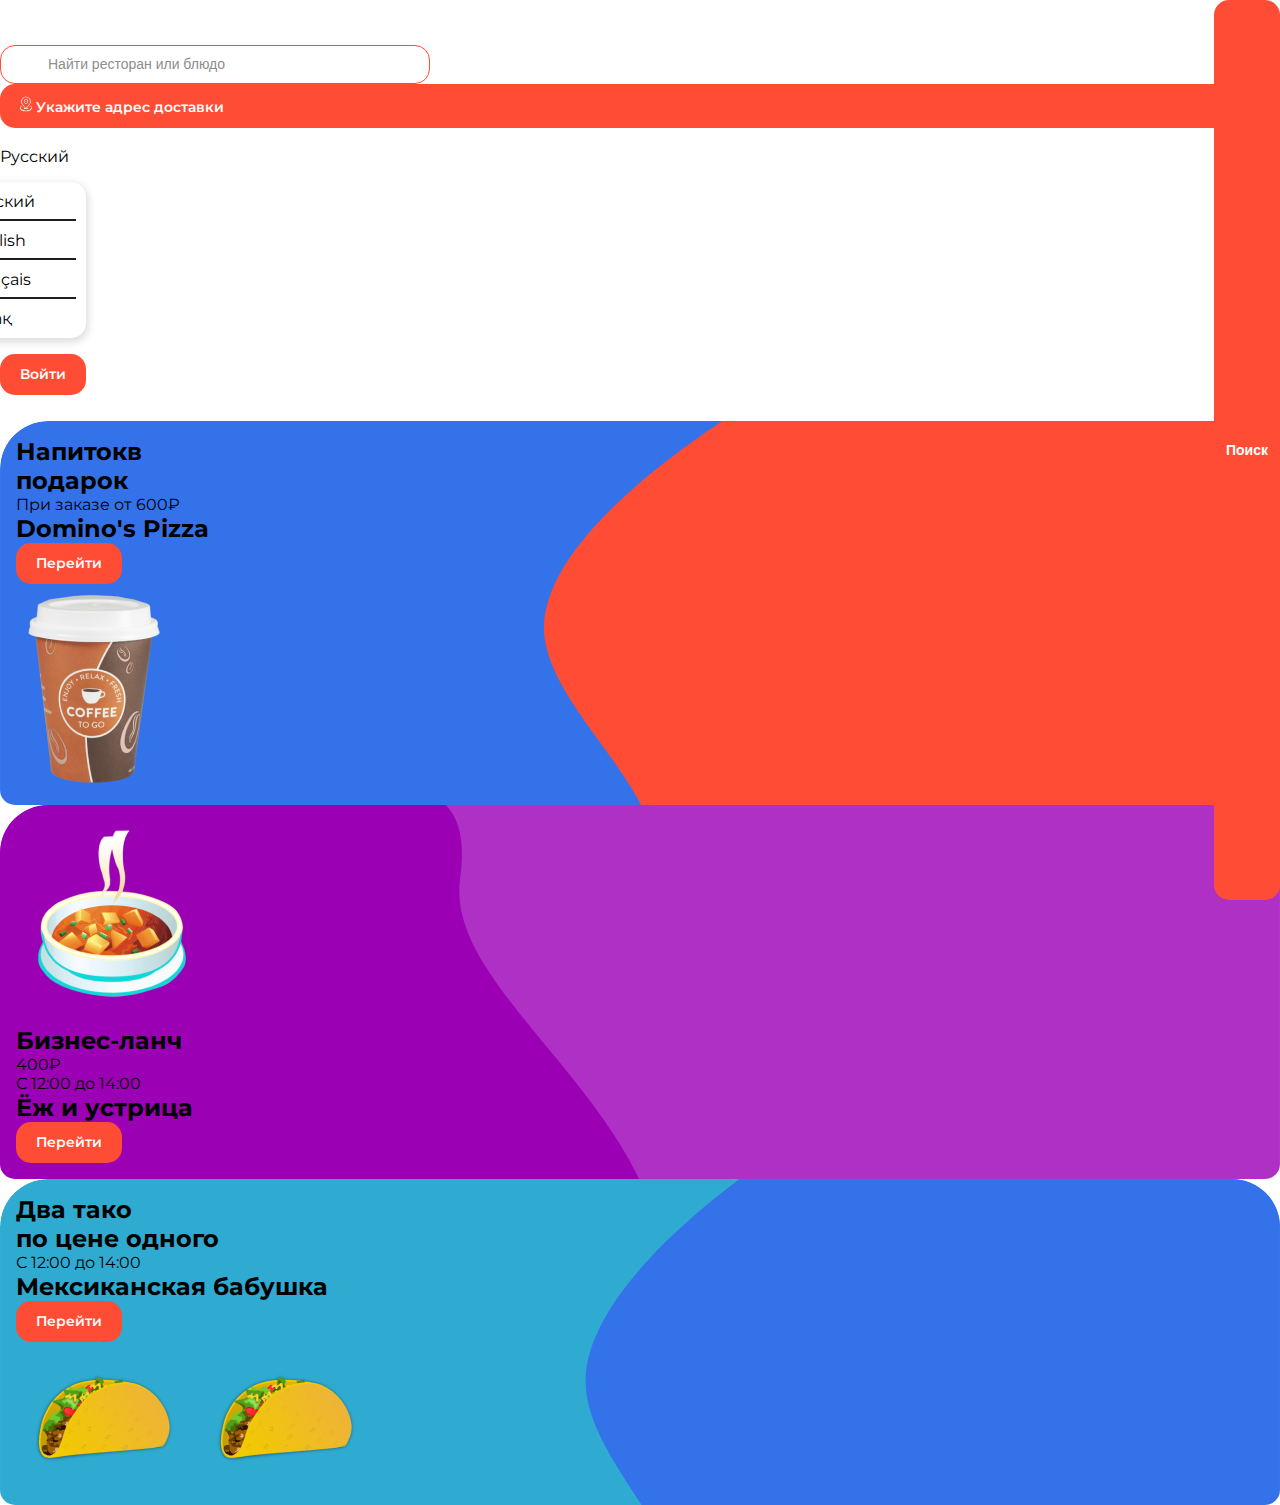
==== index.html @ 45553d3a "first project sectrion finshd" ====
<!DOCTYPE html>
<html lang="en">

<head>
	<link rel="stylesheet" type="text/css" href="css/normalize.css" media="screen">
	<link rel="stylesheet" type="text/css" href="css/grid.css" media="screen">
	<link rel="stylesheet" type="text/css" href="css/swiper-bundle.min.css" media="screen">
	<link rel="stylesheet" type="text/css" href="css/style.css" media="screen">
	<meta name="viewport" content="width=device-width, initial-scale=1.0">
	<meta charset="UTF-8">
	<title>Delivery</title>
</head>

<body>

	<div class="wrapper">

		<!-- header start -->
		<header class="header">
			<div class="container">
				<div class="header-inner df ai-center jc-between">
					<div class="df ai-center jc-between">
						<div class="header-logo mr60">
							<a href="#">
								<img src="images/logo.svg" alt="">
							</a>
						</div>

						<div class="header-search pr">
							<img class="search-icon pa" src="images/seacrch-icon.svg" alt="">
							<input type="text" placeholder="Найти ресторан или блюдо">
							<button class="btn">Поиск</button>
						</div>

						<div class="header-location ml40">
							<div class="btn df ai-center">
								<svg width="12" height="16" viewBox="0 0 12 16" fill="none" xmlns="http://www.w3.org/2000/svg">
									<path
										d="M5.21251 12.0625H4.15751C4.07462 12.0625 3.99514 12.0954 3.93653 12.154C3.87793 12.2126 3.84501 12.2921 3.84501 12.375C3.84501 12.4579 3.87793 12.5374 3.93653 12.596C3.99514 12.6546 4.07462 12.6875 4.15751 12.6875H7.8425C7.92538 12.6875 8.00487 12.6546 8.06348 12.596C8.12208 12.5374 8.155 12.4579 8.155 12.375C8.155 12.2921 8.12208 12.2126 8.06348 12.154C8.00487 12.0954 7.92538 12.0625 7.8425 12.0625H6.78751C8.03751 10.855 10.815 7.905 10.815 5.74C10.815 2.955 8.65501 0.6875 6.00001 0.6875C3.34501 0.6875 1.18501 2.955 1.18501 5.75C1.18501 7.905 3.97001 10.855 5.21251 12.0625ZM6.00001 1.3125C8.31001 1.3125 10.19 3.3125 10.19 5.74C10.19 7.8775 6.87251 11.13 6.00001 11.95C5.12751 11.13 1.81001 7.8775 1.81001 5.75C1.81001 3.3 3.69001 1.3125 6.00001 1.3125Z"
										fill="white" />
									<path
										d="M8.155 5.45999C8.155 5.03377 8.02861 4.61713 7.79182 4.26274C7.55502 3.90835 7.21846 3.63214 6.82469 3.46903C6.43091 3.30593 5.99761 3.26325 5.57958 3.3464C5.16155 3.42955 4.77757 3.6348 4.47619 3.93618C4.1748 4.23756 3.96956 4.62154 3.88641 5.03957C3.80326 5.4576 3.84593 5.8909 4.00904 6.28468C4.17215 6.67845 4.44836 7.01502 4.80275 7.25181C5.15714 7.48861 5.57378 7.61499 6 7.61499C6.57134 7.61433 7.11909 7.38708 7.52309 6.98308C7.92708 6.57908 8.15434 6.03133 8.155 5.45999ZM4.47 5.45999C4.47198 5.15782 4.56339 4.863 4.7327 4.61271C4.90202 4.36242 5.14165 4.16788 5.42139 4.05361C5.70113 3.93934 6.00844 3.91046 6.30457 3.97062C6.6007 4.03078 6.87239 4.17728 7.08536 4.39165C7.29834 4.60602 7.44306 4.87865 7.50129 5.17516C7.55952 5.47168 7.52865 5.7788 7.41256 6.05779C7.29647 6.33677 7.10036 6.57514 6.84898 6.74282C6.59759 6.9105 6.30218 6.99999 6 6.99999C5.79833 6.99967 5.5987 6.95954 5.41257 6.88191C5.22644 6.80428 5.05746 6.69067 4.91532 6.5476C4.77318 6.40453 4.66068 6.23482 4.58426 6.04818C4.50784 5.86155 4.46901 5.66166 4.47 5.45999Z"
										fill="white" />
									<path
										d="M10.66 9.75C10.5934 9.70722 10.5131 9.6913 10.4352 9.70544C10.3574 9.71959 10.2878 9.76275 10.2405 9.82621C10.1932 9.88968 10.1718 9.96871 10.1805 10.0474C10.1892 10.126 10.2275 10.1984 10.2875 10.25C10.74 10.585 11.2875 11.14 11.2875 11.8725C11.2875 13.3975 8.87 14.6875 6.0075 14.6875C3.145 14.6875 0.720004 13.3975 0.720004 11.8725C0.720004 11.14 1.26 10.585 1.72 10.25C1.78004 10.1984 1.81829 10.126 1.82701 10.0474C1.83574 9.96871 1.8143 9.88968 1.76702 9.82621C1.71974 9.76275 1.65014 9.71959 1.57228 9.70544C1.49442 9.6913 1.41408 9.70722 1.3475 9.75C0.532504 10.3525 0.0975037 11.0875 0.0975037 11.875C0.0975037 13.805 2.69 15.315 6.0025 15.315C9.315 15.315 11.9075 13.815 11.9075 11.875C11.905 11.085 11.475 10.35 10.66 9.75Z"
										fill="white" />
								</svg>
								<span class="ml10 fw400 fs14">Укажите адрес доставки</span>
							</div>
						</div>
					</div>

					<div class="df ai-center">
						<div class="header-language mr40 pr">
							<div class="default-lagnuage tac">
								<img src="images/global-icon.svg" alt="">
								<p class="fs14 fw400">Русский</p>
							</div>
							<div class="header-language__box dn pa">
								<ul>
									<li class="fs14 fw400 df ai-center jc-between">
										Русский
										<img src="images/check.svg" alt="">
									</li>
									<li class="fs14 fw400 df ai-center jc-between">English</li>
									<li class="fs14 fw400 df ai-center jc-between">Français</li>
									<li class="fs14 fw400 df ai-center jc-between">қазақ</li>
								</ul>
							</div>
						</div>

						<div class="header-contact">
							<a class="btn" href="#">Войти</a>
						</div>
					</div>
				</div>
			</div>
		</header>
		<!-- header end -->

		<!-- main start -->
		<main class="main">

			<section class="first-products__category">
				<div class="container">
					<div class="row">
						<div class="col-lg-4">
							<div class="first-product__content df ai-center c-white">
								<div class="first-product__box">
									<div class="first-product__info">
										<div>
											<h2 class="fw700 fs20">Напитокв <br> подарок</h2>
											<p class="fw400 fs14 pt5 pb10">При заказе от 600₽</p>
											<h2 class="fw700 fs20">Domino's Pizza</h2>
										</div>
										<div>
											<a class="btn mt10" href="#">Перейти</a>
										</div>
									</div>
								</div>
								<div class="first-product__box ml60">
									<img src="images/first-product-img1.png" alt="">
								</div>
							</div>
						</div>
						<div class="col-lg-4">
							<div class="two-product__content df jc-between ai-center c-white">
								<div class="first-product__box ">
									<img src="images/first-product-img2.png" alt="">
								</div>
								<div class="first-product__box">
									<div class="first-product__info">
										<div>
											<h2 class="fw700 fs20">Бизнес-ланч</h2>
											<div class="df ai-center mb30">
												<p class="fw800 fs24 pt5 pb10 mr10">400₽</p>
												<span class="fw400 fs14">С 12:00 до 14:00</span>
											</div>
											<h2 class="fw700 fs20 mb5">Ёж и устрица</h2>
										</div>
										<div>
											<a class="btn" href="#">Перейти</a>
										</div>
									</div>
								</div>
							</div>
						</div>
						<div class="col-lg-4">
							<div class="three-product__content df ai-center c-white">
								<div class="first-product__box">
									<div class="first-product__info">
										<div>
											<h2 class="fw700 fs20">Два тако <br>по цене одного</h2>
											<p class="fw400 fs14 pt5 pb10">С 12:00 до 14:00</p>
											<h2 class="fw700 fs16">Мексиканская бабушка</h2>
										</div>
										<div>
											<a class="btn" href="#">Перейти</a>
										</div>
									</div>
								</div>
								<div class="first-product__box ml60 pr">
									<img class="three-product__content-img1 pa" src="images/first-product-img3.png" alt="">
									<img class="three-product__content-img2 pa" src="images/first-product-img3.png" alt="">
								</div>
							</div>
						</div>
					</div>
				</div>
			</section>

		</main>
		<!-- main end -->

		<!-- footer start -->
		<footer class="footer">

		</footer>
		<!-- footer end -->

	</div>


	<!-- script section -->
	<script src="js/swiper-bundle.min.js"></script>
	<script src="js/script.js"></script>

</body>

</html>
---- css/style.css ----
/* fontst 'Montserrat' */
@import url('https://fonts.googleapis.com/css2?family=Montserrat:ital,wght@0,100;0,200;0,300;0,400;0,500;0,600;0,700;0,800;0,900;1,100;1,200;1,300;1,400;1,500;1,600;1,700;1,800;1,900&display=swap');

/* fonts */
:root {
	--red: #FF4C34;
	--black: #1E1E1E;
}

body {
	margin: 0;
	padding: 0;
	width: 100%;
	font-family: 'Montserrat', sans-serif;
}

p,
h1,
h2,
h3,
h4,
h5,
h6 {
	margin: 0;
	line-height: 1.2;
}

button:focus,
textarea:focus,
select:focus {
	outline: none !important;
	-webkit-box-shadow: none;
	box-shadow: none;
}

input:focus {
	outline: none !important;
}

a {
	display: inline-block;
	text-decoration: none;
	line-height: 1.2;
}

a,
img,
input,
span,
button,
svg {
	-webkit-transition: .3s all ease;
	-o-transition: .3s all ease;
	transition: .3s all ease;
}

.wrapper {
	overflow: hidden;
}

.btn {
	background: #FF4C34;
	border-radius: 15px;
	padding: 12px 20px;
	border: none;
	color: white;
	font-weight: 600;
	font-size: 14px;
	cursor: pointer;
}

.active {
	display: block !important;
}

/* header start */
.header {
	margin: 26px 0 26px 0;
}

.header .header-search input {
	width: 351px;
	border: 1px solid var(--red);
	border-radius: 15px;
	padding: 11px 30px 11px 47px;
	position: relative;
	z-index: 1;
}

.header .header-search input::placeholder {
	font-weight: 400;
	font-size: 14px;
	line-height: 17px;
	color: #8D8D8D;
}

.header .header-search .search-icon {
	position: absolute;
	top: 50%;
	transform: translateY(-50%);
	left: 16px;
	z-index: 10;
}

.header .header-search .btn {
	position: absolute;
	top: 0;
	bottom: 0;
	right: 0;
	z-index: 10;
	padding: 12px;
	line-height: 17px;
}

.header .header-language {
	cursor: pointer;
}

.header .header-language__box {
	top: 50px;
	left: 50%;
	transform: translateX(-50%);
	right: 0;
	width: 148px;
	background: #FFFFFF;
	box-shadow: 1px 3px 6px 2px rgba(138, 138, 138, 0.25);
	border-radius: 15px;
	padding: 0 12px;
	z-index: 10;
}

.header .header-language__box li {
	position: relative;
	padding: 10px 0;
	cursor: pointer;
}

.header .header-language__box li::before {
	content: "";
	position: absolute;
	bottom: 0;
	left: 0;
	border: 0.25px solid var(--black);
	width: 100%;
	z-index: 10;
}

.header .header-language__box li:last-child::before {
	border: none;
}

/* header end */

/* first product category start */
.first-products__category .first-product__content,
.first-products__category .two-product__content,
.first-products__category .three-product__content {
	background-repeat: no-repeat;
	background-size: 100%;
	border-radius: 15px;
	padding: 16px;
	height: 100%;
}

.first-products__category .first-product__content {
	background-image: url(../images/product-category-bg1.svg);
}

.first-products__category .two-product__content {
	background-image: url(../images/product-category-bg2.svg);
}
.first-products__category .first-product__info h2{
	line-height: 29px;
}
.first-products__category .first-product__info {
	display: flex;
	justify-content: space-between;
	flex-direction: column;
	height: 100%;
}
.first-products__category .three-product__content {
	background-image: url(../images/product-category-bg3.svg);
}
.first-product__box{
	width: 100%;
	height: 100%;
}
.first-product__box .three-product__content-img2{
	z-index: 10;
	top: 62px;
	left: -15px;
}
.first-product__box .three-product__content-img1 {
	z-index: 10;
	top: 0;
	left: 0;
}
/* first product categorystart */
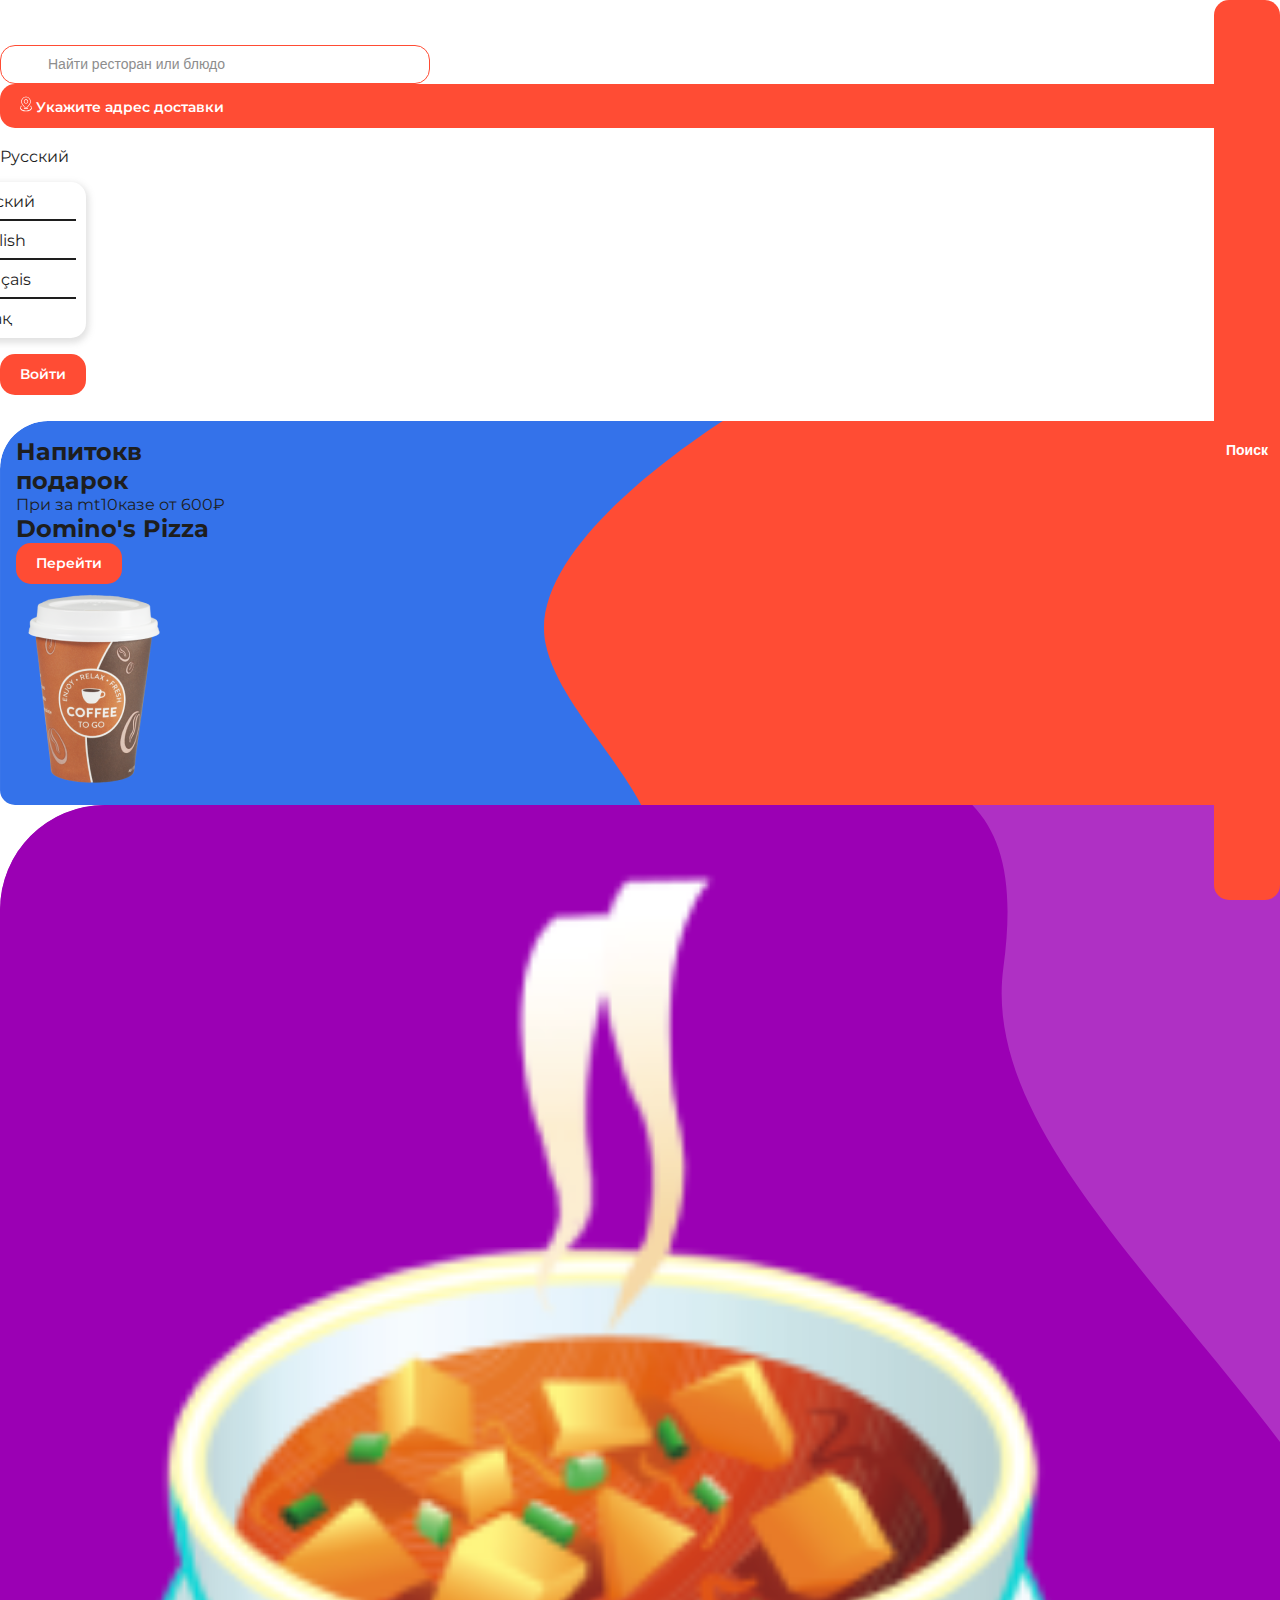
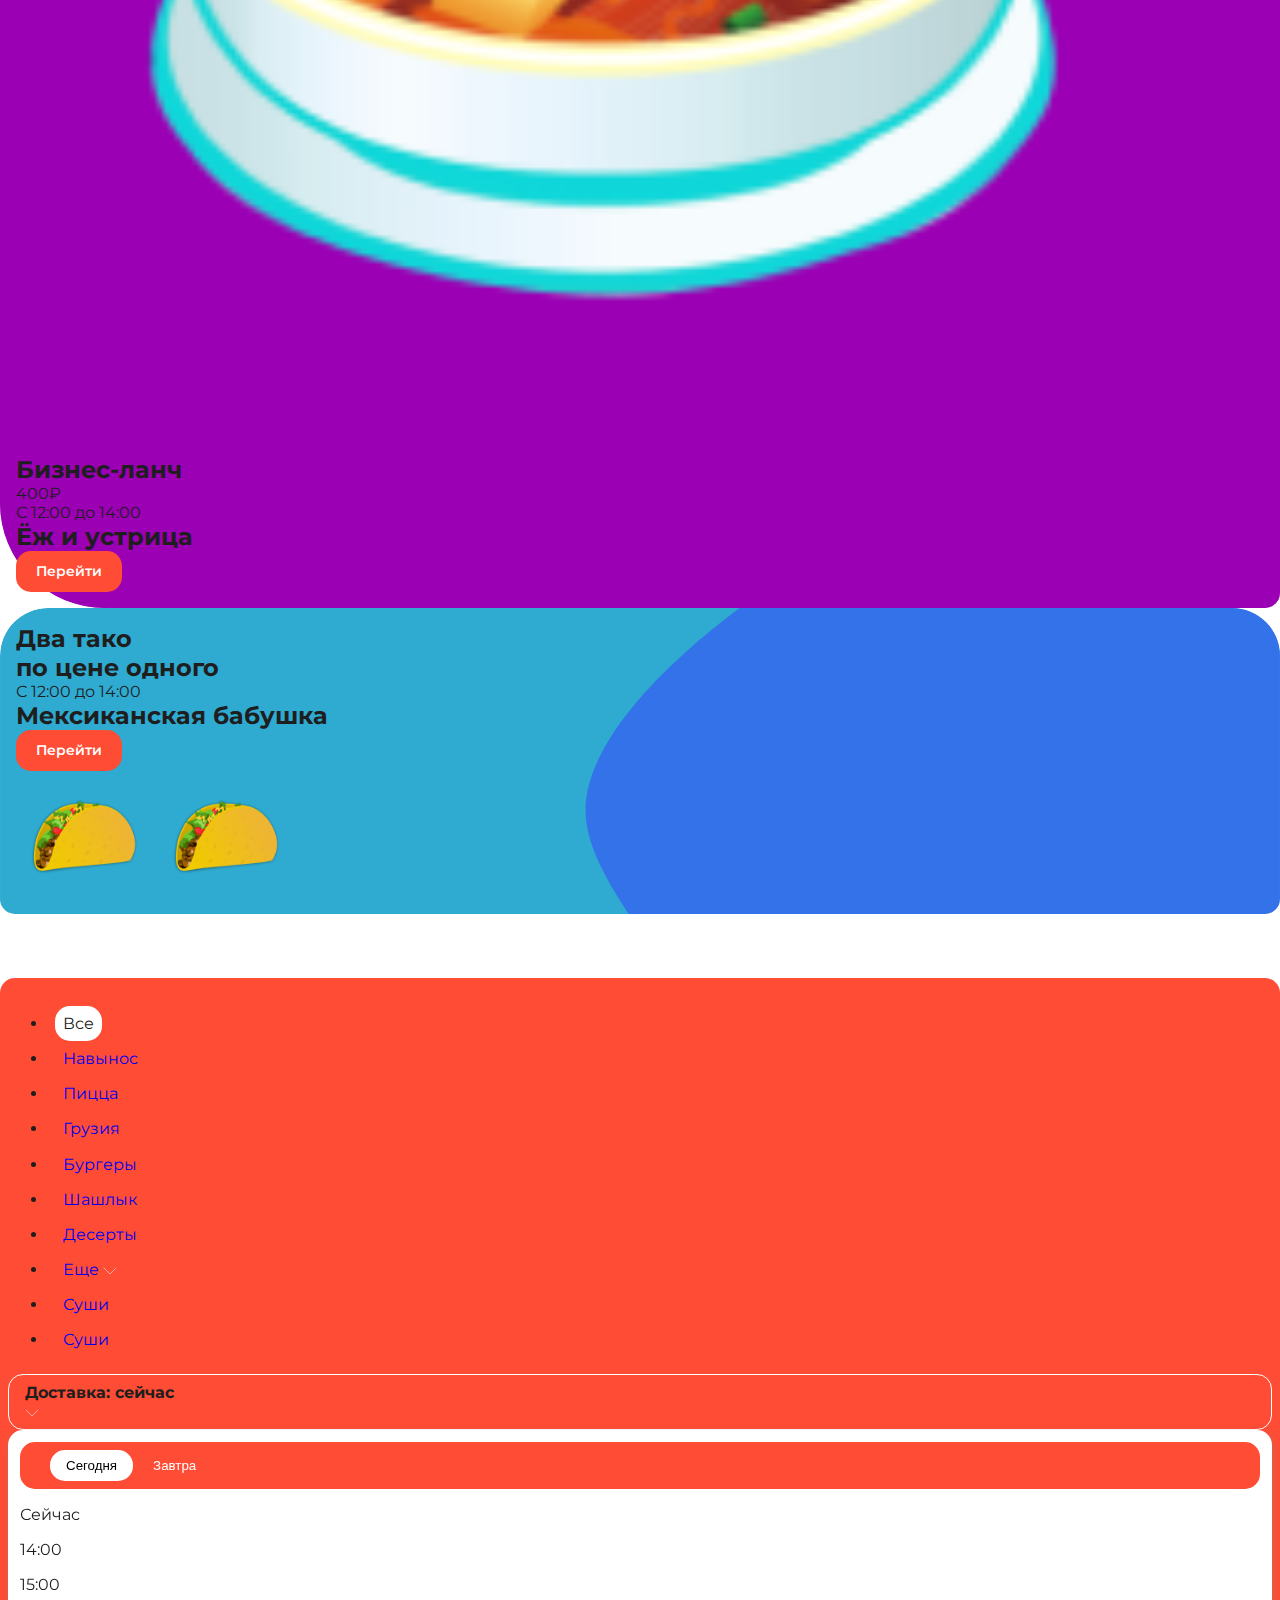
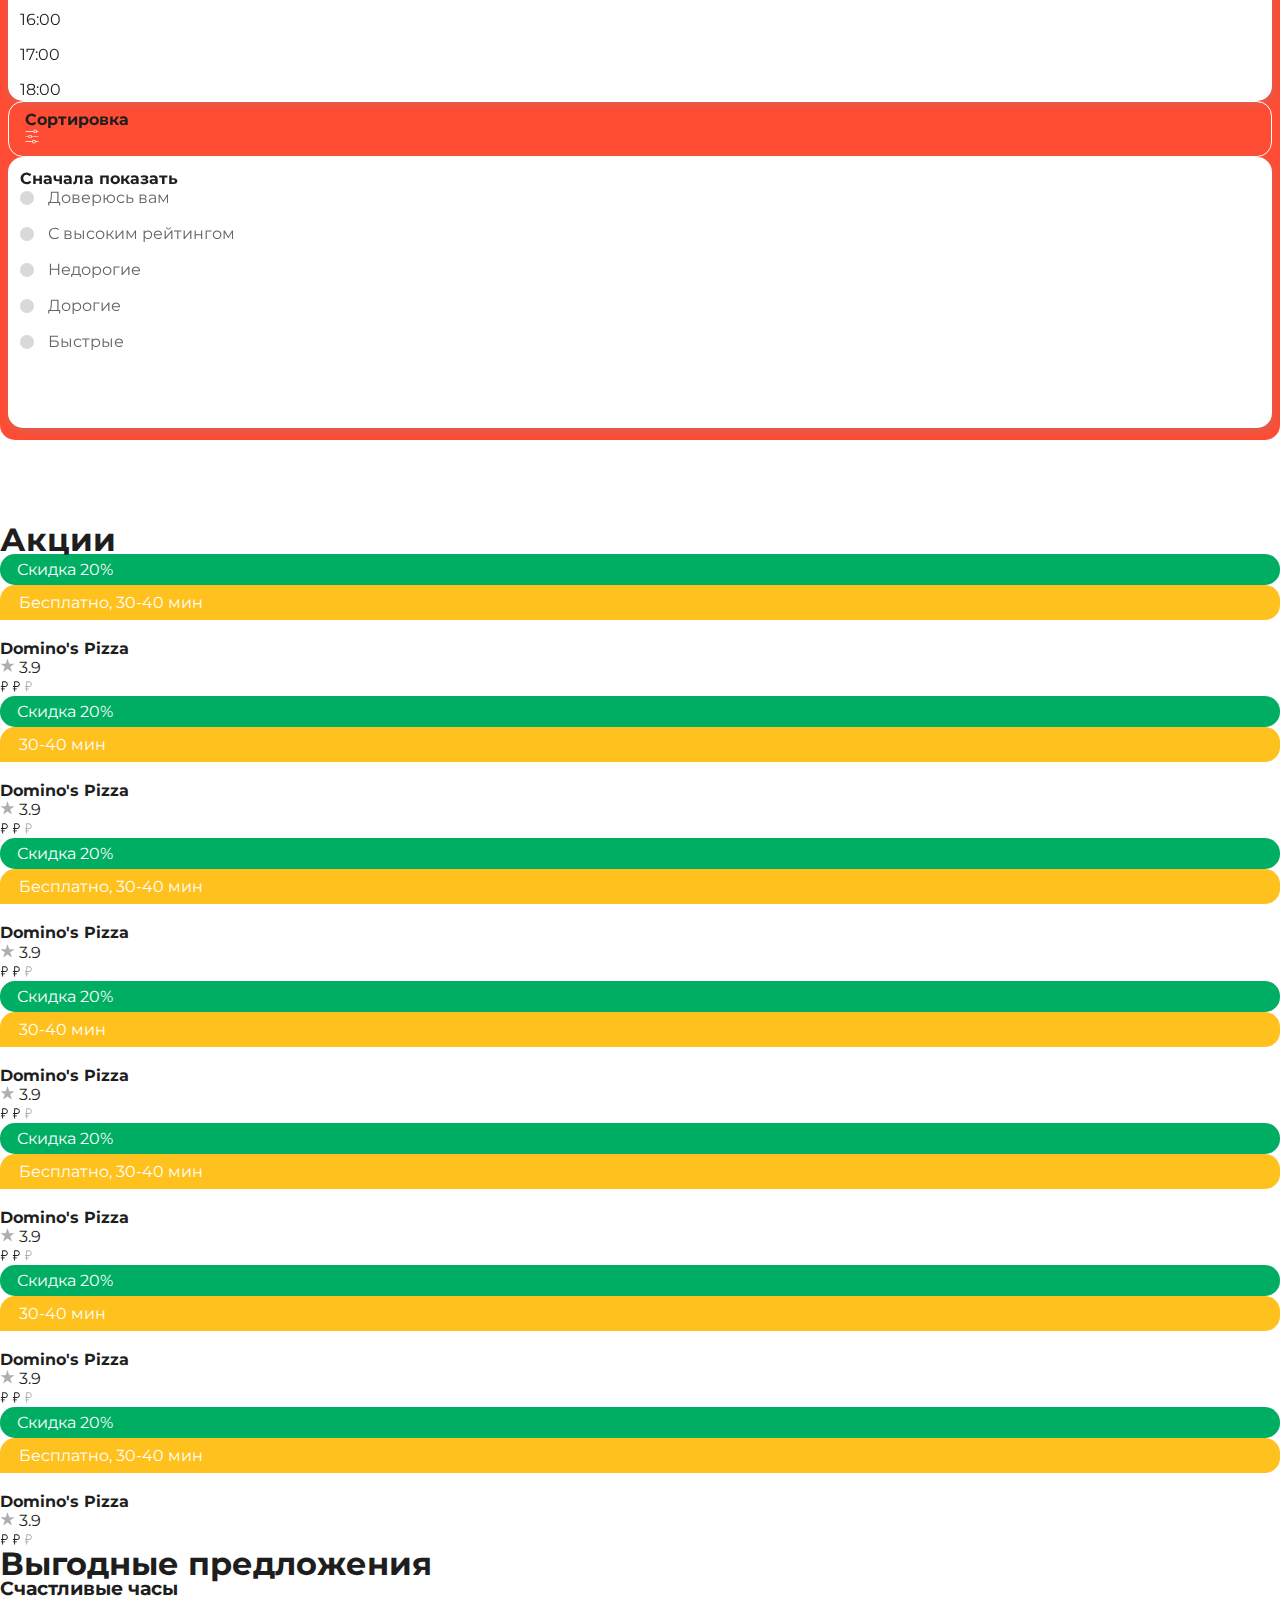
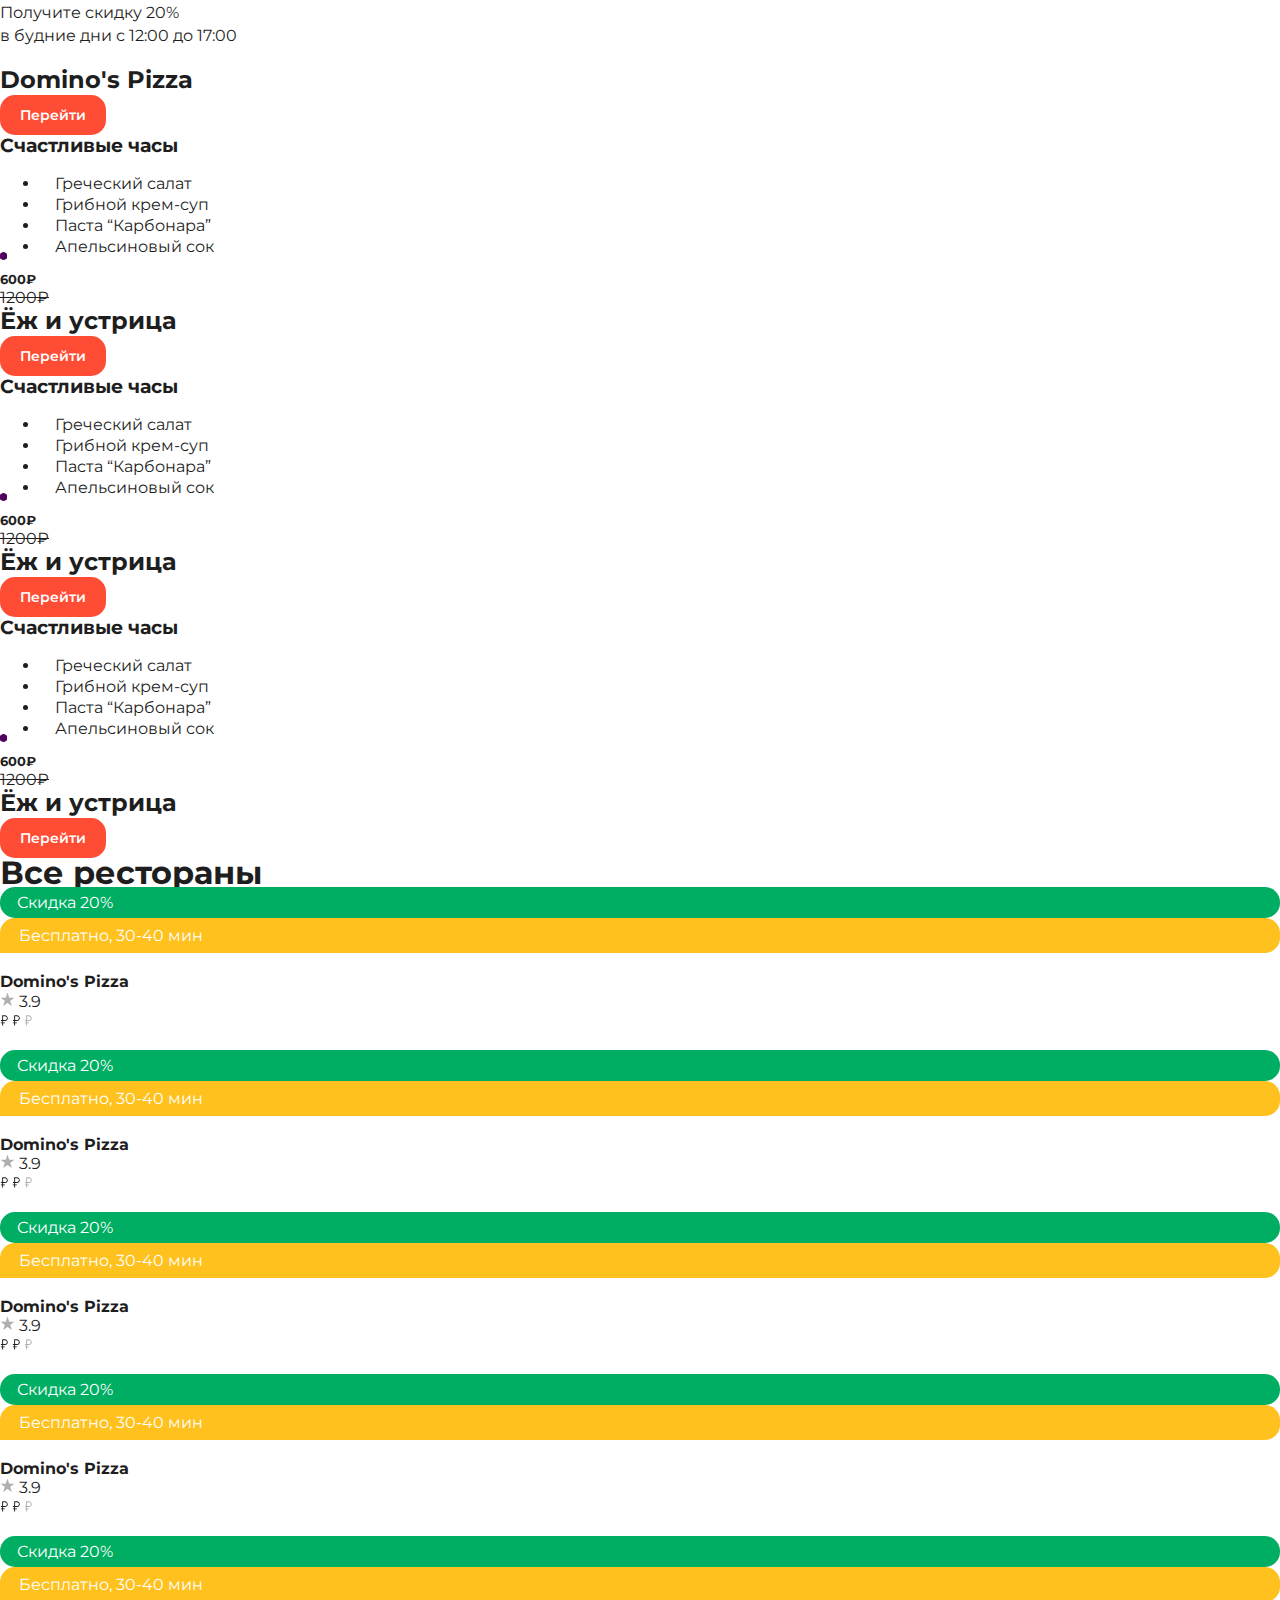
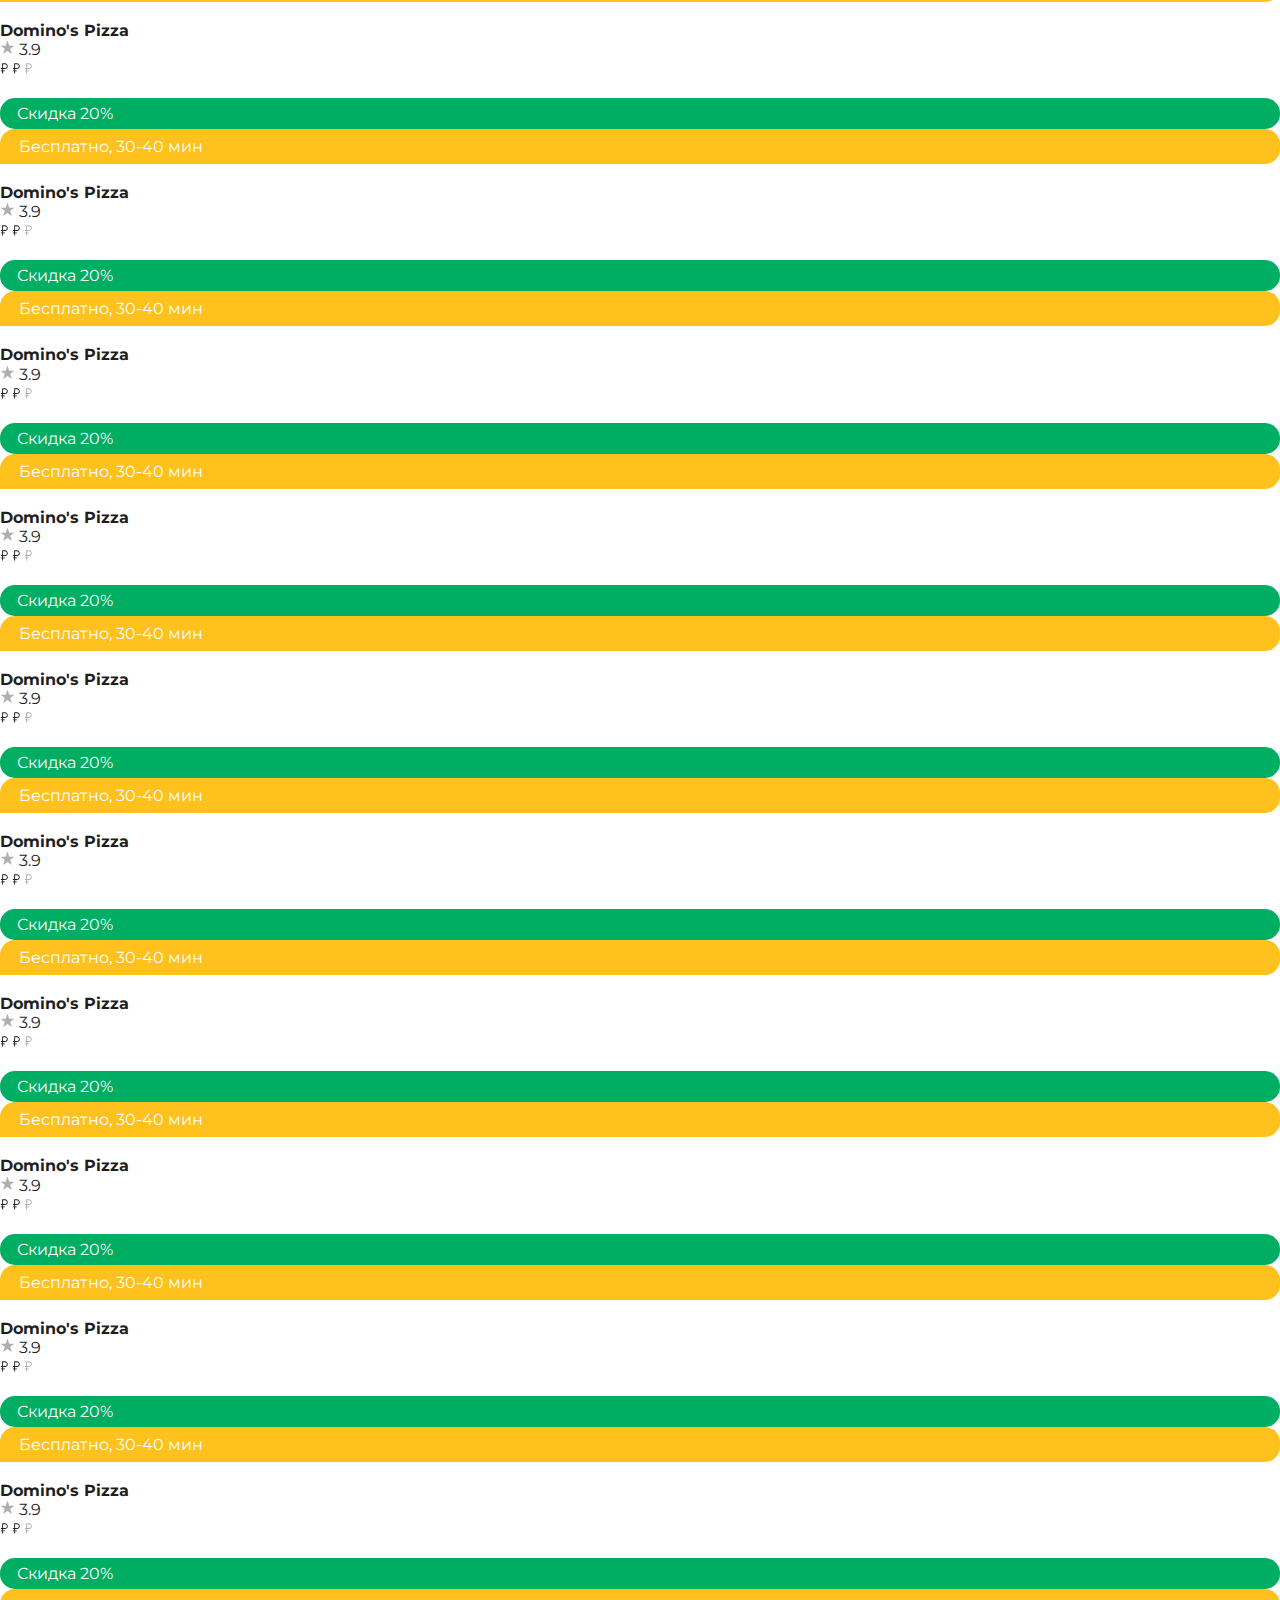
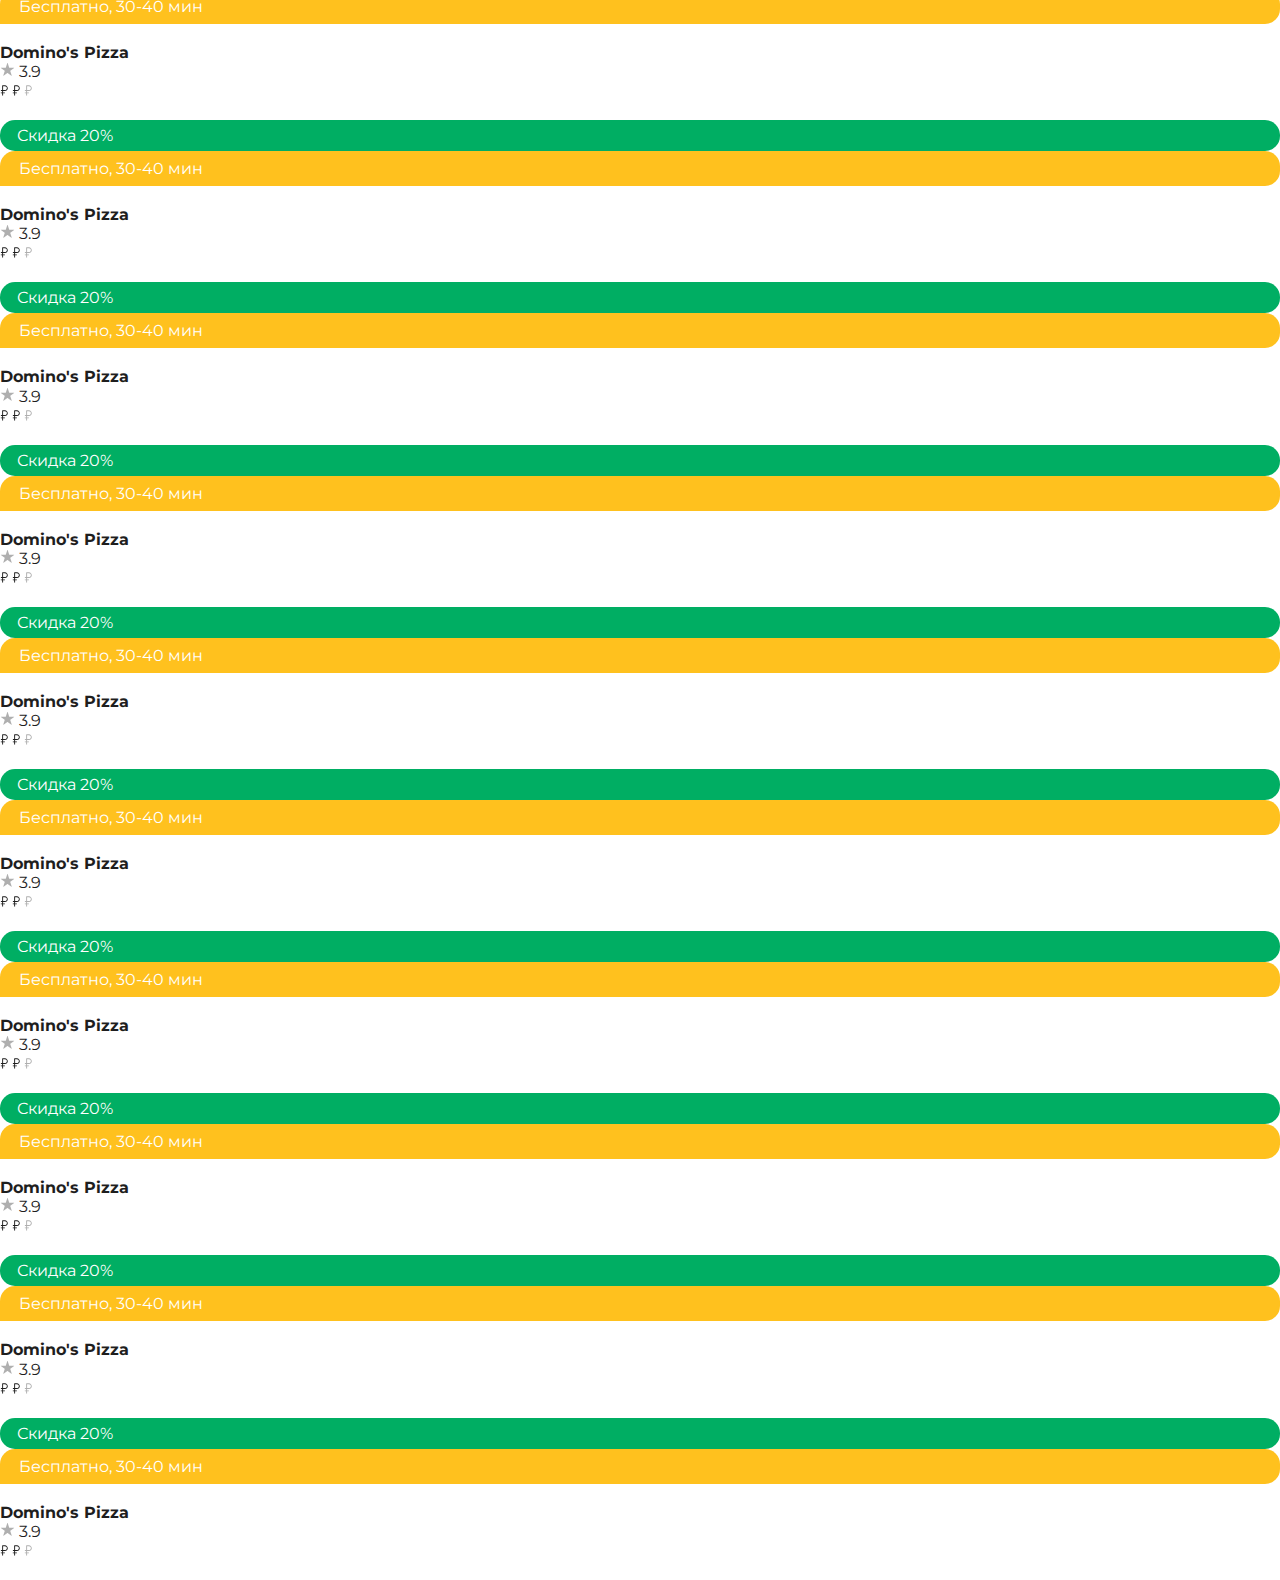
==== commit 9bf4f0f8: "home page finshd" ====
--- a/index.html
+++ b/index.html
@@ -19,7 +19,7 @@
 		<header class="header">
 			<div class="container">
 				<div class="header-inner df ai-center jc-between">
-					<div class="df ai-center jc-between">
+					<div class="header-logo__box df ai-center jc-between">
 						<div class="header-logo mr60">
 							<a href="#">
 								<img src="images/logo.svg" alt="">
@@ -45,7 +45,8 @@
 										d="M10.66 9.75C10.5934 9.70722 10.5131 9.6913 10.4352 9.70544C10.3574 9.71959 10.2878 9.76275 10.2405 9.82621C10.1932 9.88968 10.1718 9.96871 10.1805 10.0474C10.1892 10.126 10.2275 10.1984 10.2875 10.25C10.74 10.585 11.2875 11.14 11.2875 11.8725C11.2875 13.3975 8.87 14.6875 6.0075 14.6875C3.145 14.6875 0.720004 13.3975 0.720004 11.8725C0.720004 11.14 1.26 10.585 1.72 10.25C1.78004 10.1984 1.81829 10.126 1.82701 10.0474C1.83574 9.96871 1.8143 9.88968 1.76702 9.82621C1.71974 9.76275 1.65014 9.71959 1.57228 9.70544C1.49442 9.6913 1.41408 9.70722 1.3475 9.75C0.532504 10.3525 0.0975037 11.0875 0.0975037 11.875C0.0975037 13.805 2.69 15.315 6.0025 15.315C9.315 15.315 11.9075 13.815 11.9075 11.875C11.905 11.085 11.475 10.35 10.66 9.75Z"
 										fill="white" />
 								</svg>
-								<span class="ml10 fw400 fs14">Укажите адрес доставки</span>
+								<span class="ml10 fw400 fs14">Укажите адрес <span
+										class="media-hide__text-location">доставки</span></span>
 							</div>
 						</div>
 					</div>
@@ -53,8 +54,8 @@
 					<div class="df ai-center">
 						<div class="header-language mr40 pr">
 							<div class="default-lagnuage tac">
-								<img src="images/global-icon.svg" alt="">
-								<p class="fs14 fw400">Русский</p>
+								<img class="global-icon" src="images/global-icon.svg" alt="">
+								<p class="fs14 fw400 media-hide__text">Русский</p>
 							</div>
 							<div class="header-language__box dn pa">
 								<ul>
@@ -75,22 +76,45 @@
 					</div>
 				</div>
 			</div>
+
+			<div class="menu">
+				<div class="container">
+					<div class="menu-icons df ai-center jc-between">
+						<a class="menu-icons__icon tac" href="#">
+							<img src="images/home-icon.svg" alt="">
+							<span class="fw600 fs10 db c-white mt10">Главная</span>
+						</a>
+						<a class="menu-icons__icon tac" href="#">
+							<img src="images/restauran-icon.svg" alt="">
+							<span class="fw600 fs10 db c-white mt10">Рестораны</span>
+						</a>
+						<a class="menu-icons__icon tac" href="#">
+							<img src="images/cart-icon.svg" alt="">
+							<span class="fw600 fs10 db c-white mt10">Корзина</span>
+						</a>
+						<a class="menu-icons__icon tac" href="#">
+							<img src="images/user-icon.svg" alt="">
+							<span class="fw600 fs10 db c-white mt10">Профиль</span>
+						</a>
+					</div>
+				</div>
+			</div>
 		</header>
 		<!-- header end -->
 
 		<!-- main start -->
 		<main class="main">
 
-			<section class="first-products__category">
+			<section class="first-products__category mt30">
 				<div class="container">
 					<div class="row">
-						<div class="col-lg-4">
+						<div class="col-lg-4 col-md-4 col-sm-4 col-xs-4">
 							<div class="first-product__content df ai-center c-white">
 								<div class="first-product__box">
 									<div class="first-product__info">
 										<div>
 											<h2 class="fw700 fs20">Напитокв <br> подарок</h2>
-											<p class="fw400 fs14 pt5 pb10">При заказе от 600₽</p>
+											<p class="fw400 fs14 pt5 pb10">При за mt10казе от 600₽</p>
 											<h2 class="fw700 fs20">Domino's Pizza</h2>
 										</div>
 										<div>
@@ -98,17 +122,17 @@
 										</div>
 									</div>
 								</div>
-								<div class="first-product__box ml60">
+								<div class="first-product__box-imgx- ml60">
 									<img src="images/first-product-img1.png" alt="">
 								</div>
 							</div>
 						</div>
-						<div class="col-lg-4">
+						<div class="col-lg-4 col-md-4 col-sm-4 col-xs-4">
 							<div class="two-product__content df jc-between ai-center c-white">
-								<div class="first-product__box ">
+								<div class="first-product__box-img">
 									<img src="images/first-product-img2.png" alt="">
 								</div>
-								<div class="first-product__box">
+								<div class="first-product__box ml30">
 									<div class="first-product__info">
 										<div>
 											<h2 class="fw700 fs20">Бизнес-ланч</h2>
@@ -125,7 +149,7 @@
 								</div>
 							</div>
 						</div>
-						<div class="col-lg-4">
+						<div class="col-lg-4 col-md-4 col-sm-4 col-xs-4">
 							<div class="three-product__content df ai-center c-white">
 								<div class="first-product__box">
 									<div class="first-product__info">
@@ -139,7 +163,7 @@
 										</div>
 									</div>
 								</div>
-								<div class="first-product__box ml60 pr">
+								<div class="first-product__box-img ml60 pr">
 									<img class="three-product__content-img1 pa" src="images/first-product-img3.png" alt="">
 									<img class="three-product__content-img2 pa" src="images/first-product-img3.png" alt="">
 								</div>
@@ -149,6 +173,1653 @@
 				</div>
 			</section>
 
+			<section class="sorting-bar">
+				<div class="container">
+					<div class="sorting-bar__content df ai-center jc-between">
+						<ul class="df">
+							<li>
+								<a class="sorting-bar__link fs14 fw600 c-white sorting-active" href="#">Все</a>
+							</li>
+							<li>
+								<a class="sorting-bar__link fs14 fw600 c-white" href="#">Навынос</a>
+							</li>
+							<li>
+								<a class="sorting-bar__link fs14 media-hide__text3 fw600 c-white" href="#">Пицца</a>
+							</li>
+							<li>
+								<a class="sorting-bar__link fs14 media-hide__text3 fw600 c-white" href="#">Грузия</a>
+							</li>
+							<li>
+								<a class="sorting-bar__link fs14 media-hide__text2 fw600 c-white" href="#">Бургеры</a>
+							</li>
+							<li>
+								<a class="sorting-bar__link fs14 media-hide__text2 fw600 c-white" href="#">Шашлык</a>
+							</li>
+							<li>
+								<a class="sorting-bar__link fs14 media-hide__text1 fw600 c-white" href="#">Десерты</a>
+							</li>
+							<li>
+								<a class="sorting-bar__link fs14 fw600 c-white df ai-center" href="#">
+									Еще
+									<svg class="ml10" width="14" height="8" viewBox="0 0 14 8" fill="none" xmlns="http://www.w3.org/2000/svg">
+										<path d="M1 1L7 7L13 1" stroke="white" stroke-width="0.5" stroke-linecap="round" />
+									</svg>
+								</a>
+
+							</li>
+							<li>
+								<a class="sorting-bar__link fs14 media-hide__text1 fw600 c-white" href="#">Суши</a>
+							</li>
+							<li>
+								<a class="sorting-bar__link fs14 media-hide__text1 fw600 c-white" href="#">Суши</a>
+							</li>
+						</ul>
+						<div class="df jc-between">
+							<div class="pr">
+								<div class="select-box df ai-center">
+									<h4 class="mr5 fs14 fw500 c-white">Доставка: <span class="select-tme media-hide__time">сейчас</span></h4>
+									<svg width="14" height="8" viewBox="0 0 14 8" fill="none" xmlns="http://www.w3.org/2000/svg">
+										<path d="M1 1L7 7L13 1" stroke="white" stroke-width="0.5" stroke-linecap="round" />
+									</svg>
+								</div>
+								<div class="select-box__items pa dn">
+									<div class="select-box__items-header btn df">
+										<button class="select-box__btn active-btn">Сегодня</button>
+										<button class="select-box__btn ml15">Завтра</button>
+									</div>
+									<div class="select-box__items-info mt15">
+										<div class="select-box__list df ai-center jc-between">
+											<span class="fs14 fw400">Сейчас</span>
+											<img src="images/check.svg" alt="">
+										</div>
+										<div class="select-box__list df ai-center jc-between">
+											<span class="fs14 fw400">14:00</span>
+										</div>
+										<div class="select-box__list df ai-center jc-between">
+											<span class="fs14 fw400">15:00</span>
+										</div>
+										<div class="select-box__list df ai-center jc-between">
+											<span class="fs14 fw400">16:00</span>
+										</div>
+										<div class="select-box__list df ai-center jc-between">
+											<span class="fs14 fw400">17:00</span>
+										</div>
+										<div class="select-box__list df ai-center jc-between">
+											<span class="fs14 fw400">18:00</span>
+										</div>
+										<div class="select-box__list df ai-center jc-between">
+											<span class="fs14 fw400">19:00</span>
+										</div>
+										<div class="select-box__list df ai-center jc-between">
+											<span class="fs14 fw400">20:00</span>
+										</div>
+									</div>
+								</div>
+							</div>
+							<div class="pr">
+								<div class="setting-box df ai-center ml10">
+									<h4 class="mr5 fs14 fw500 c-white media-hide__text-setting">Сортировка</h4>
+									<svg width="14" height="15" viewBox="0 0 14 15" fill="none" xmlns="http://www.w3.org/2000/svg">
+										<path
+											d="M0.625603 2.7H8.6V3.02C8.6 3.27461 8.70115 3.51879 8.88118 3.69882C9.06122 3.87886 9.3054 3.98 9.56 3.98H10.84C11.0946 3.98 11.3388 3.87886 11.5188 3.69882C11.6989 3.51879 11.8 3.27461 11.8 3.02V2.7H13.2912C13.3761 2.7 13.4575 2.66628 13.5175 2.60627C13.5775 2.54626 13.6112 2.46487 13.6112 2.38C13.6112 2.29513 13.5775 2.21374 13.5175 2.15372C13.4575 2.09371 13.3761 2.06 13.2912 2.06H11.8V1.74C11.8 1.48539 11.6989 1.24121 11.5188 1.06118C11.3388 0.881141 11.0946 0.779999 10.84 0.779999H9.56C9.3054 0.779999 9.06122 0.881141 8.88118 1.06118C8.70115 1.24121 8.6 1.48539 8.6 1.74V2.06H0.625603C0.540734 2.06 0.459341 2.09371 0.399329 2.15372C0.339317 2.21374 0.305603 2.29513 0.305603 2.38C0.305603 2.46487 0.339317 2.54626 0.399329 2.60627C0.459341 2.66628 0.540734 2.7 0.625603 2.7ZM9.24 1.74C9.24 1.65513 9.27372 1.57374 9.33373 1.51372C9.39374 1.45371 9.47513 1.42 9.56 1.42H10.84C10.9249 1.42 11.0063 1.45371 11.0663 1.51372C11.1263 1.57374 11.16 1.65513 11.16 1.74V3.02C11.16 3.10487 11.1263 3.18626 11.0663 3.24627C11.0063 3.30628 10.9249 3.34 10.84 3.34H9.56C9.47513 3.34 9.39374 3.30628 9.33373 3.24627C9.27372 3.18626 9.24 3.10487 9.24 3.02V1.74ZM13.336 12.3H10.52V11.98C10.52 11.7254 10.4189 11.4812 10.2388 11.3012C10.0588 11.1211 9.81461 11.02 9.56 11.02H8.28C8.02539 11.02 7.78122 11.1211 7.60118 11.3012C7.42115 11.4812 7.32 11.7254 7.32 11.98V12.3H0.632003C0.547134 12.3 0.465741 12.3337 0.405729 12.3937C0.345717 12.4537 0.312003 12.5351 0.312003 12.62C0.312003 12.7049 0.345717 12.7863 0.405729 12.8463C0.465741 12.9063 0.547134 12.94 0.632003 12.94H7.32V13.26C7.32 13.5146 7.42115 13.7588 7.60118 13.9388C7.78122 14.1189 8.02539 14.22 8.28 14.22H9.56C9.81461 14.22 10.0588 14.1189 10.2388 13.9388C10.4189 13.7588 10.52 13.5146 10.52 13.26V12.94H13.336C13.4209 12.94 13.5023 12.9063 13.5623 12.8463C13.6223 12.7863 13.656 12.7049 13.656 12.62C13.656 12.5351 13.6223 12.4537 13.5623 12.3937C13.5023 12.3337 13.4209 12.3 13.336 12.3ZM9.88 13.26C9.88 13.3449 9.84629 13.4263 9.78628 13.4863C9.72627 13.5463 9.64487 13.58 9.56 13.58H8.28C8.19513 13.58 8.11374 13.5463 8.05373 13.4863C7.99372 13.4263 7.96 13.3449 7.96 13.26V11.98C7.96 11.8951 7.99372 11.8137 8.05373 11.7537C8.11374 11.6937 8.19513 11.66 8.28 11.66H9.56C9.64487 11.66 9.72627 11.6937 9.78628 11.7537C9.84629 11.8137 9.88 11.8951 9.88 11.98V13.26ZM4.44 9.1H5.72C5.97461 9.1 6.21879 8.99886 6.39883 8.81882C6.57886 8.63879 6.68 8.39461 6.68 8.14V7.82H13.368C13.4529 7.82 13.5343 7.78628 13.5943 7.72627C13.6543 7.66626 13.688 7.58487 13.688 7.5C13.688 7.41513 13.6543 7.33374 13.5943 7.27372C13.5343 7.21371 13.4529 7.18 13.368 7.18H6.68V6.86C6.68 6.60539 6.57886 6.36121 6.39883 6.18118C6.21879 6.00114 5.97461 5.9 5.72 5.9H4.44C4.1854 5.9 3.94122 6.00114 3.76118 6.18118C3.58115 6.36121 3.48 6.60539 3.48 6.86V7.18H0.664003C0.579134 7.18 0.497741 7.21371 0.437729 7.27372C0.377717 7.33374 0.344003 7.41513 0.344003 7.5C0.344003 7.58487 0.377717 7.66626 0.437729 7.72627C0.497741 7.78628 0.579134 7.82 0.664003 7.82H3.48V8.14C3.48 8.39461 3.58115 8.63879 3.76118 8.81882C3.94122 8.99886 4.1854 9.1 4.44 9.1ZM4.12 6.86C4.12 6.77513 4.15372 6.69374 4.21373 6.63372C4.27374 6.57371 4.35513 6.54 4.44 6.54H5.72C5.80487 6.54 5.88627 6.57371 5.94628 6.63372C6.00629 6.69374 6.04 6.77513 6.04 6.86V8.14C6.04 8.22487 6.00629 8.30626 5.94628 8.36627C5.88627 8.42628 5.80487 8.46 5.72 8.46H4.44C4.35513 8.46 4.27374 8.42628 4.21373 8.36627C4.15372 8.30626 4.12 8.22487 4.12 8.14V6.86Z"
+											fill="white" />
+									</svg>
+								</div>
+								<div class="setting-box__items pa tal dn">
+									<h4 class="fs14 fw600">Сначала показать</h4>
+
+									<div class="setting-box__item df ai-center mt15">
+										<input type="radio" name="radio" id="one">
+										<label class="ml10 fs14 fw400" for="one">Доверюсь вам</label>
+									</div>
+									<div class="setting-box__item df ai-center">
+										<input type="radio" name="radio" id="two">
+										<label class="ml10 fs14 fw400" for="two">С высоким рейтингом</label>
+									</div>
+									<div class="setting-box__item df ai-center">
+										<input type="radio" name="radio" id="three">
+										<label class="ml10 fs14 fw400" for="three">Недорогие</label>
+									</div>
+									<div class="setting-box__item df ai-center">
+										<input type="radio" name="radio" id="four">
+										<label class="ml10 fs14 fw400" for="four">Дорогие</label>
+									</div>
+									<div class="setting-box__item df ai-center">
+										<input type="radio" name="radio" id="five">
+										<label class="ml10 fs14 fw400" for="five">Быстрые</label>
+									</div>
+								</div>
+							</div>
+						</div>
+					</div>
+				</div>
+			</section>
+
+			<section class="product-slider">
+				<div class="container">
+					<div class="row">
+						<div class="col-lg-12">
+							<div class="title">
+								<h1 class="title-text fs24 fw600">Акции</h1>
+							</div>
+						</div>
+					</div>
+
+					<div class="swiper mySwiper mt25">
+						<div class="swiper-wrapper">
+							<div class="swiper-slide">
+								<div class="product-slider__box">
+									<div class="discount-box pa df ai-center">
+										<img src="images/discount-icon.svg" alt="">
+										<span class="fw600 fs10">Скидка 20%</span>
+									</div>
+									<div class="fast-delivery__box df ai-center pa">
+										<img src="images/car-icon.svg" alt="">
+										<span class="fw600 fs10">Бесплатно, 30-40 мин</span>
+									</div>
+									<div class="product-slider__box-img pr">
+										<img src="images/slider-product-img1.png" alt="">
+									</div>
+									<div class="product-slider__box-content mt10">
+										<h4 class="fs600 fs16">Domino's Pizza</h4>
+										<div class="product-slider__box-icons mt5 df ai-center df ai-center">
+											<div class="product-slider__icon-box df ai-center df ai-center">
+												<svg width="15" height="15" viewBox="0 0 15 14" fill="none" xmlns="http://www.w3.org/2000/svg">
+													<path
+														d="M7.30979 0.585411C7.36966 0.401148 7.63034 0.401148 7.69021 0.58541L9.13895 5.04418C9.16573 5.12658 9.24252 5.18237 9.32916 5.18237H14.0174C14.2111 5.18237 14.2917 5.4303 14.1349 5.54418L10.3421 8.29984C10.272 8.35077 10.2427 8.44105 10.2694 8.52345L11.7182 12.9822C11.778 13.1665 11.5672 13.3197 11.4104 13.2058L7.61756 10.4502C7.54746 10.3992 7.45254 10.3992 7.38244 10.4502L3.58959 13.2058C3.43285 13.3197 3.22195 13.1665 3.28182 12.9822L4.73056 8.52345C4.75734 8.44105 4.72801 8.35077 4.65791 8.29984L0.865056 5.54418C0.708313 5.4303 0.788868 5.18237 0.982613 5.18237H5.67084C5.75748 5.18237 5.83427 5.12658 5.86105 5.04418L7.30979 0.585411Z"
+														fill="#AFAFAF" />
+												</svg>
+												<span class="fw400 fs12 ml5">3.9</span>
+											</div>
+											<div class="product-slider__icon-box product-slider__icon-price df ai-center ml10">
+												<svg width="8" height="11" viewBox="0 0 8 11" fill="none" xmlns="http://www.w3.org/2000/svg">
+													<path
+														d="M4.96875 0.34375H2.625C2.50068 0.34375 2.38145 0.393136 2.29354 0.481044C2.20564 0.568951 2.15625 0.68818 2.15625 0.8125V5.03125H1.21875C1.09443 5.03125 0.975201 5.08064 0.887294 5.16854C0.799386 5.25645 0.75 5.37568 0.75 5.5C0.75 5.62432 0.799386 5.74355 0.887294 5.83146C0.975201 5.91936 1.09443 5.96875 1.21875 5.96875H2.15625V7.375H1.21875C1.09443 7.375 0.975201 7.42439 0.887294 7.51229C0.799386 7.6002 0.75 7.71943 0.75 7.84375C0.75 7.96807 0.799386 8.0873 0.887294 8.17521C0.975201 8.26311 1.09443 8.3125 1.21875 8.3125H2.15625V10.1875C2.15625 10.3118 2.20564 10.431 2.29354 10.519C2.38145 10.6069 2.50068 10.6562 2.625 10.6562C2.74932 10.6562 2.86855 10.6069 2.95646 10.519C3.04436 10.431 3.09375 10.3118 3.09375 10.1875V8.3125H4.5C4.62432 8.3125 4.74355 8.26311 4.83146 8.17521C4.91936 8.0873 4.96875 7.96807 4.96875 7.84375C4.96875 7.71943 4.91936 7.6002 4.83146 7.51229C4.74355 7.42439 4.62432 7.375 4.5 7.375H3.09375V5.96875H4.96875C5.71467 5.96875 6.43004 5.67243 6.95749 5.14499C7.48493 4.61754 7.78125 3.90217 7.78125 3.15625C7.78125 2.41033 7.48493 1.69496 6.95749 1.16751C6.43004 0.640066 5.71467 0.34375 4.96875 0.34375ZM4.96875 5.03125H3.09375V1.28125H4.96875C5.46603 1.28125 5.94294 1.47879 6.29457 1.83042C6.64621 2.18206 6.84375 2.65897 6.84375 3.15625C6.84375 3.65353 6.64621 4.13044 6.29457 4.48208C5.94294 4.83371 5.46603 5.03125 4.96875 5.03125Z"
+														fill="#1E1E1E" />
+												</svg>
+												<svg width="8" height="11" viewBox="0 0 8 11" fill="none" xmlns="http://www.w3.org/2000/svg">
+													<path
+														d="M4.96875 0.34375H2.625C2.50068 0.34375 2.38145 0.393136 2.29354 0.481044C2.20564 0.568951 2.15625 0.68818 2.15625 0.8125V5.03125H1.21875C1.09443 5.03125 0.975201 5.08064 0.887294 5.16854C0.799386 5.25645 0.75 5.37568 0.75 5.5C0.75 5.62432 0.799386 5.74355 0.887294 5.83146C0.975201 5.91936 1.09443 5.96875 1.21875 5.96875H2.15625V7.375H1.21875C1.09443 7.375 0.975201 7.42439 0.887294 7.51229C0.799386 7.6002 0.75 7.71943 0.75 7.84375C0.75 7.96807 0.799386 8.0873 0.887294 8.17521C0.975201 8.26311 1.09443 8.3125 1.21875 8.3125H2.15625V10.1875C2.15625 10.3118 2.20564 10.431 2.29354 10.519C2.38145 10.6069 2.50068 10.6562 2.625 10.6562C2.74932 10.6562 2.86855 10.6069 2.95646 10.519C3.04436 10.431 3.09375 10.3118 3.09375 10.1875V8.3125H4.5C4.62432 8.3125 4.74355 8.26311 4.83146 8.17521C4.91936 8.0873 4.96875 7.96807 4.96875 7.84375C4.96875 7.71943 4.91936 7.6002 4.83146 7.51229C4.74355 7.42439 4.62432 7.375 4.5 7.375H3.09375V5.96875H4.96875C5.71467 5.96875 6.43004 5.67243 6.95749 5.14499C7.48493 4.61754 7.78125 3.90217 7.78125 3.15625C7.78125 2.41033 7.48493 1.69496 6.95749 1.16751C6.43004 0.640066 5.71467 0.34375 4.96875 0.34375ZM4.96875 5.03125H3.09375V1.28125H4.96875C5.46603 1.28125 5.94294 1.47879 6.29457 1.83042C6.64621 2.18206 6.84375 2.65897 6.84375 3.15625C6.84375 3.65353 6.64621 4.13044 6.29457 4.48208C5.94294 4.83371 5.46603 5.03125 4.96875 5.03125Z"
+														fill="#1E1E1E" />
+												</svg>
+												<svg width="8" height="11" viewBox="0 0 8 11" fill="none" xmlns="http://www.w3.org/2000/svg">
+													<path
+														d="M4.96875 0.34375H2.625C2.50068 0.34375 2.38145 0.393136 2.29354 0.481044C2.20564 0.568951 2.15625 0.68818 2.15625 0.8125V5.03125H1.21875C1.09443 5.03125 0.975201 5.08064 0.887294 5.16854C0.799386 5.25645 0.75 5.37568 0.75 5.5C0.75 5.62432 0.799386 5.74355 0.887294 5.83146C0.975201 5.91936 1.09443 5.96875 1.21875 5.96875H2.15625V7.375H1.21875C1.09443 7.375 0.975201 7.42439 0.887294 7.51229C0.799386 7.6002 0.75 7.71943 0.75 7.84375C0.75 7.96807 0.799386 8.0873 0.887294 8.17521C0.975201 8.26311 1.09443 8.3125 1.21875 8.3125H2.15625V10.1875C2.15625 10.3118 2.20564 10.431 2.29354 10.519C2.38145 10.6069 2.50068 10.6562 2.625 10.6562C2.74932 10.6562 2.86855 10.6069 2.95646 10.519C3.04436 10.431 3.09375 10.3118 3.09375 10.1875V8.3125H4.5C4.62432 8.3125 4.74355 8.26311 4.83146 8.17521C4.91936 8.0873 4.96875 7.96807 4.96875 7.84375C4.96875 7.71943 4.91936 7.6002 4.83146 7.51229C4.74355 7.42439 4.62432 7.375 4.5 7.375H3.09375V5.96875H4.96875C5.71467 5.96875 6.43004 5.67243 6.95749 5.14499C7.48493 4.61754 7.78125 3.90217 7.78125 3.15625C7.78125 2.41033 7.48493 1.69496 6.95749 1.16751C6.43004 0.640066 5.71467 0.34375 4.96875 0.34375ZM4.96875 5.03125H3.09375V1.28125H4.96875C5.46603 1.28125 5.94294 1.47879 6.29457 1.83042C6.64621 2.18206 6.84375 2.65897 6.84375 3.15625C6.84375 3.65353 6.64621 4.13044 6.29457 4.48208C5.94294 4.83371 5.46603 5.03125 4.96875 5.03125Z"
+														fill="#AFAFAF" />
+												</svg>
+											</div>
+										</div>
+									</div>
+								</div>
+							</div>
+							<div class="swiper-slide">
+								<div class="product-slider__box">
+									<div class="discount-box pa df ai-center">
+										<img src="images/discount-icon.svg" alt="">
+										<span class="fw600 fs10">Скидка 20%</span>
+									</div>
+									<div class="fast-delivery__box df ai-center pa">
+										<img src="images/car-icon.svg" alt="">
+										<span class="fw600 fs10">30-40 мин</span>
+									</div>
+									<div class="product-slider__box-img pr">
+										<img src="images/slider-product-img2.png" alt="">
+									</div>
+									<div class="product-slider__box-content mt10">
+										<h4 class="fs600 fs16">Domino's Pizza</h4>
+										<div class="product-slider__box-icons mt5 df ai-center">
+											<div class="product-slider__icon-box df ai-center">
+												<svg width="15" height="14" viewBox="0 0 15 14" fill="none" xmlns="http://www.w3.org/2000/svg">
+													<path
+														d="M7.30979 0.585411C7.36966 0.401148 7.63034 0.401148 7.69021 0.58541L9.13895 5.04418C9.16573 5.12658 9.24252 5.18237 9.32916 5.18237H14.0174C14.2111 5.18237 14.2917 5.4303 14.1349 5.54418L10.3421 8.29984C10.272 8.35077 10.2427 8.44105 10.2694 8.52345L11.7182 12.9822C11.778 13.1665 11.5672 13.3197 11.4104 13.2058L7.61756 10.4502C7.54746 10.3992 7.45254 10.3992 7.38244 10.4502L3.58959 13.2058C3.43285 13.3197 3.22195 13.1665 3.28182 12.9822L4.73056 8.52345C4.75734 8.44105 4.72801 8.35077 4.65791 8.29984L0.865056 5.54418C0.708313 5.4303 0.788868 5.18237 0.982613 5.18237H5.67084C5.75748 5.18237 5.83427 5.12658 5.86105 5.04418L7.30979 0.585411Z"
+														fill="#AFAFAF" />
+												</svg>
+												<span class="fw400 fs12 ml5">3.9</span>
+											</div>
+											<div class="product-slider__icon-box product-slider__icon-price df ai-center ml10">
+												<svg width="8" height="11" viewBox="0 0 8 11" fill="none" xmlns="http://www.w3.org/2000/svg">
+													<path
+														d="M4.96875 0.34375H2.625C2.50068 0.34375 2.38145 0.393136 2.29354 0.481044C2.20564 0.568951 2.15625 0.68818 2.15625 0.8125V5.03125H1.21875C1.09443 5.03125 0.975201 5.08064 0.887294 5.16854C0.799386 5.25645 0.75 5.37568 0.75 5.5C0.75 5.62432 0.799386 5.74355 0.887294 5.83146C0.975201 5.91936 1.09443 5.96875 1.21875 5.96875H2.15625V7.375H1.21875C1.09443 7.375 0.975201 7.42439 0.887294 7.51229C0.799386 7.6002 0.75 7.71943 0.75 7.84375C0.75 7.96807 0.799386 8.0873 0.887294 8.17521C0.975201 8.26311 1.09443 8.3125 1.21875 8.3125H2.15625V10.1875C2.15625 10.3118 2.20564 10.431 2.29354 10.519C2.38145 10.6069 2.50068 10.6562 2.625 10.6562C2.74932 10.6562 2.86855 10.6069 2.95646 10.519C3.04436 10.431 3.09375 10.3118 3.09375 10.1875V8.3125H4.5C4.62432 8.3125 4.74355 8.26311 4.83146 8.17521C4.91936 8.0873 4.96875 7.96807 4.96875 7.84375C4.96875 7.71943 4.91936 7.6002 4.83146 7.51229C4.74355 7.42439 4.62432 7.375 4.5 7.375H3.09375V5.96875H4.96875C5.71467 5.96875 6.43004 5.67243 6.95749 5.14499C7.48493 4.61754 7.78125 3.90217 7.78125 3.15625C7.78125 2.41033 7.48493 1.69496 6.95749 1.16751C6.43004 0.640066 5.71467 0.34375 4.96875 0.34375ZM4.96875 5.03125H3.09375V1.28125H4.96875C5.46603 1.28125 5.94294 1.47879 6.29457 1.83042C6.64621 2.18206 6.84375 2.65897 6.84375 3.15625C6.84375 3.65353 6.64621 4.13044 6.29457 4.48208C5.94294 4.83371 5.46603 5.03125 4.96875 5.03125Z"
+														fill="#1E1E1E" />
+												</svg>
+												<svg width="8" height="11" viewBox="0 0 8 11" fill="none" xmlns="http://www.w3.org/2000/svg">
+													<path
+														d="M4.96875 0.34375H2.625C2.50068 0.34375 2.38145 0.393136 2.29354 0.481044C2.20564 0.568951 2.15625 0.68818 2.15625 0.8125V5.03125H1.21875C1.09443 5.03125 0.975201 5.08064 0.887294 5.16854C0.799386 5.25645 0.75 5.37568 0.75 5.5C0.75 5.62432 0.799386 5.74355 0.887294 5.83146C0.975201 5.91936 1.09443 5.96875 1.21875 5.96875H2.15625V7.375H1.21875C1.09443 7.375 0.975201 7.42439 0.887294 7.51229C0.799386 7.6002 0.75 7.71943 0.75 7.84375C0.75 7.96807 0.799386 8.0873 0.887294 8.17521C0.975201 8.26311 1.09443 8.3125 1.21875 8.3125H2.15625V10.1875C2.15625 10.3118 2.20564 10.431 2.29354 10.519C2.38145 10.6069 2.50068 10.6562 2.625 10.6562C2.74932 10.6562 2.86855 10.6069 2.95646 10.519C3.04436 10.431 3.09375 10.3118 3.09375 10.1875V8.3125H4.5C4.62432 8.3125 4.74355 8.26311 4.83146 8.17521C4.91936 8.0873 4.96875 7.96807 4.96875 7.84375C4.96875 7.71943 4.91936 7.6002 4.83146 7.51229C4.74355 7.42439 4.62432 7.375 4.5 7.375H3.09375V5.96875H4.96875C5.71467 5.96875 6.43004 5.67243 6.95749 5.14499C7.48493 4.61754 7.78125 3.90217 7.78125 3.15625C7.78125 2.41033 7.48493 1.69496 6.95749 1.16751C6.43004 0.640066 5.71467 0.34375 4.96875 0.34375ZM4.96875 5.03125H3.09375V1.28125H4.96875C5.46603 1.28125 5.94294 1.47879 6.29457 1.83042C6.64621 2.18206 6.84375 2.65897 6.84375 3.15625C6.84375 3.65353 6.64621 4.13044 6.29457 4.48208C5.94294 4.83371 5.46603 5.03125 4.96875 5.03125Z"
+														fill="#1E1E1E" />
+												</svg>
+												<svg width="8" height="11" viewBox="0 0 8 11" fill="none" xmlns="http://www.w3.org/2000/svg">
+													<path
+														d="M4.96875 0.34375H2.625C2.50068 0.34375 2.38145 0.393136 2.29354 0.481044C2.20564 0.568951 2.15625 0.68818 2.15625 0.8125V5.03125H1.21875C1.09443 5.03125 0.975201 5.08064 0.887294 5.16854C0.799386 5.25645 0.75 5.37568 0.75 5.5C0.75 5.62432 0.799386 5.74355 0.887294 5.83146C0.975201 5.91936 1.09443 5.96875 1.21875 5.96875H2.15625V7.375H1.21875C1.09443 7.375 0.975201 7.42439 0.887294 7.51229C0.799386 7.6002 0.75 7.71943 0.75 7.84375C0.75 7.96807 0.799386 8.0873 0.887294 8.17521C0.975201 8.26311 1.09443 8.3125 1.21875 8.3125H2.15625V10.1875C2.15625 10.3118 2.20564 10.431 2.29354 10.519C2.38145 10.6069 2.50068 10.6562 2.625 10.6562C2.74932 10.6562 2.86855 10.6069 2.95646 10.519C3.04436 10.431 3.09375 10.3118 3.09375 10.1875V8.3125H4.5C4.62432 8.3125 4.74355 8.26311 4.83146 8.17521C4.91936 8.0873 4.96875 7.96807 4.96875 7.84375C4.96875 7.71943 4.91936 7.6002 4.83146 7.51229C4.74355 7.42439 4.62432 7.375 4.5 7.375H3.09375V5.96875H4.96875C5.71467 5.96875 6.43004 5.67243 6.95749 5.14499C7.48493 4.61754 7.78125 3.90217 7.78125 3.15625C7.78125 2.41033 7.48493 1.69496 6.95749 1.16751C6.43004 0.640066 5.71467 0.34375 4.96875 0.34375ZM4.96875 5.03125H3.09375V1.28125H4.96875C5.46603 1.28125 5.94294 1.47879 6.29457 1.83042C6.64621 2.18206 6.84375 2.65897 6.84375 3.15625C6.84375 3.65353 6.64621 4.13044 6.29457 4.48208C5.94294 4.83371 5.46603 5.03125 4.96875 5.03125Z"
+														fill="#AFAFAF" />
+												</svg>
+											</div>
+										</div>
+									</div>
+								</div>
+							</div>
+							<div class="swiper-slide">
+								<div class="product-slider__box">
+									<div class="discount-box pa df ai-center">
+										<img src="images/discount-icon.svg" alt="">
+										<span class="fw600 fs10">Скидка 20%</span>
+									</div>
+									<div class="fast-delivery__box df ai-center pa">
+										<img src="images/car-icon.svg" alt="">
+										<span class="fw600 fs10">Бесплатно, 30-40 мин</span>
+									</div>
+									<div class="product-slider__box-img pr">
+										<img src="images/slider-product-img1.png" alt="">
+									</div>
+									<div class="product-slider__box-content mt10">
+										<h4 class="fs600 fs16">Domino's Pizza</h4>
+										<div class="product-slider__box-icons mt5 df ai-center">
+											<div class="product-slider__icon-box df ai-center">
+												<svg width="15" height="14" viewBox="0 0 15 14" fill="none" xmlns="http://www.w3.org/2000/svg">
+													<path
+														d="M7.30979 0.585411C7.36966 0.401148 7.63034 0.401148 7.69021 0.58541L9.13895 5.04418C9.16573 5.12658 9.24252 5.18237 9.32916 5.18237H14.0174C14.2111 5.18237 14.2917 5.4303 14.1349 5.54418L10.3421 8.29984C10.272 8.35077 10.2427 8.44105 10.2694 8.52345L11.7182 12.9822C11.778 13.1665 11.5672 13.3197 11.4104 13.2058L7.61756 10.4502C7.54746 10.3992 7.45254 10.3992 7.38244 10.4502L3.58959 13.2058C3.43285 13.3197 3.22195 13.1665 3.28182 12.9822L4.73056 8.52345C4.75734 8.44105 4.72801 8.35077 4.65791 8.29984L0.865056 5.54418C0.708313 5.4303 0.788868 5.18237 0.982613 5.18237H5.67084C5.75748 5.18237 5.83427 5.12658 5.86105 5.04418L7.30979 0.585411Z"
+														fill="#AFAFAF" />
+												</svg>
+												<span class="fw400 fs12 ml5">3.9</span>
+											</div>
+											<div class="product-slider__icon-box product-slider__icon-price df ai-center ml10">
+												<svg width="8" height="11" viewBox="0 0 8 11" fill="none" xmlns="http://www.w3.org/2000/svg">
+													<path
+														d="M4.96875 0.34375H2.625C2.50068 0.34375 2.38145 0.393136 2.29354 0.481044C2.20564 0.568951 2.15625 0.68818 2.15625 0.8125V5.03125H1.21875C1.09443 5.03125 0.975201 5.08064 0.887294 5.16854C0.799386 5.25645 0.75 5.37568 0.75 5.5C0.75 5.62432 0.799386 5.74355 0.887294 5.83146C0.975201 5.91936 1.09443 5.96875 1.21875 5.96875H2.15625V7.375H1.21875C1.09443 7.375 0.975201 7.42439 0.887294 7.51229C0.799386 7.6002 0.75 7.71943 0.75 7.84375C0.75 7.96807 0.799386 8.0873 0.887294 8.17521C0.975201 8.26311 1.09443 8.3125 1.21875 8.3125H2.15625V10.1875C2.15625 10.3118 2.20564 10.431 2.29354 10.519C2.38145 10.6069 2.50068 10.6562 2.625 10.6562C2.74932 10.6562 2.86855 10.6069 2.95646 10.519C3.04436 10.431 3.09375 10.3118 3.09375 10.1875V8.3125H4.5C4.62432 8.3125 4.74355 8.26311 4.83146 8.17521C4.91936 8.0873 4.96875 7.96807 4.96875 7.84375C4.96875 7.71943 4.91936 7.6002 4.83146 7.51229C4.74355 7.42439 4.62432 7.375 4.5 7.375H3.09375V5.96875H4.96875C5.71467 5.96875 6.43004 5.67243 6.95749 5.14499C7.48493 4.61754 7.78125 3.90217 7.78125 3.15625C7.78125 2.41033 7.48493 1.69496 6.95749 1.16751C6.43004 0.640066 5.71467 0.34375 4.96875 0.34375ZM4.96875 5.03125H3.09375V1.28125H4.96875C5.46603 1.28125 5.94294 1.47879 6.29457 1.83042C6.64621 2.18206 6.84375 2.65897 6.84375 3.15625C6.84375 3.65353 6.64621 4.13044 6.29457 4.48208C5.94294 4.83371 5.46603 5.03125 4.96875 5.03125Z"
+														fill="#1E1E1E" />
+												</svg>
+												<svg width="8" height="11" viewBox="0 0 8 11" fill="none" xmlns="http://www.w3.org/2000/svg">
+													<path
+														d="M4.96875 0.34375H2.625C2.50068 0.34375 2.38145 0.393136 2.29354 0.481044C2.20564 0.568951 2.15625 0.68818 2.15625 0.8125V5.03125H1.21875C1.09443 5.03125 0.975201 5.08064 0.887294 5.16854C0.799386 5.25645 0.75 5.37568 0.75 5.5C0.75 5.62432 0.799386 5.74355 0.887294 5.83146C0.975201 5.91936 1.09443 5.96875 1.21875 5.96875H2.15625V7.375H1.21875C1.09443 7.375 0.975201 7.42439 0.887294 7.51229C0.799386 7.6002 0.75 7.71943 0.75 7.84375C0.75 7.96807 0.799386 8.0873 0.887294 8.17521C0.975201 8.26311 1.09443 8.3125 1.21875 8.3125H2.15625V10.1875C2.15625 10.3118 2.20564 10.431 2.29354 10.519C2.38145 10.6069 2.50068 10.6562 2.625 10.6562C2.74932 10.6562 2.86855 10.6069 2.95646 10.519C3.04436 10.431 3.09375 10.3118 3.09375 10.1875V8.3125H4.5C4.62432 8.3125 4.74355 8.26311 4.83146 8.17521C4.91936 8.0873 4.96875 7.96807 4.96875 7.84375C4.96875 7.71943 4.91936 7.6002 4.83146 7.51229C4.74355 7.42439 4.62432 7.375 4.5 7.375H3.09375V5.96875H4.96875C5.71467 5.96875 6.43004 5.67243 6.95749 5.14499C7.48493 4.61754 7.78125 3.90217 7.78125 3.15625C7.78125 2.41033 7.48493 1.69496 6.95749 1.16751C6.43004 0.640066 5.71467 0.34375 4.96875 0.34375ZM4.96875 5.03125H3.09375V1.28125H4.96875C5.46603 1.28125 5.94294 1.47879 6.29457 1.83042C6.64621 2.18206 6.84375 2.65897 6.84375 3.15625C6.84375 3.65353 6.64621 4.13044 6.29457 4.48208C5.94294 4.83371 5.46603 5.03125 4.96875 5.03125Z"
+														fill="#1E1E1E" />
+												</svg>
+												<svg width="8" height="11" viewBox="0 0 8 11" fill="none" xmlns="http://www.w3.org/2000/svg">
+													<path
+														d="M4.96875 0.34375H2.625C2.50068 0.34375 2.38145 0.393136 2.29354 0.481044C2.20564 0.568951 2.15625 0.68818 2.15625 0.8125V5.03125H1.21875C1.09443 5.03125 0.975201 5.08064 0.887294 5.16854C0.799386 5.25645 0.75 5.37568 0.75 5.5C0.75 5.62432 0.799386 5.74355 0.887294 5.83146C0.975201 5.91936 1.09443 5.96875 1.21875 5.96875H2.15625V7.375H1.21875C1.09443 7.375 0.975201 7.42439 0.887294 7.51229C0.799386 7.6002 0.75 7.71943 0.75 7.84375C0.75 7.96807 0.799386 8.0873 0.887294 8.17521C0.975201 8.26311 1.09443 8.3125 1.21875 8.3125H2.15625V10.1875C2.15625 10.3118 2.20564 10.431 2.29354 10.519C2.38145 10.6069 2.50068 10.6562 2.625 10.6562C2.74932 10.6562 2.86855 10.6069 2.95646 10.519C3.04436 10.431 3.09375 10.3118 3.09375 10.1875V8.3125H4.5C4.62432 8.3125 4.74355 8.26311 4.83146 8.17521C4.91936 8.0873 4.96875 7.96807 4.96875 7.84375C4.96875 7.71943 4.91936 7.6002 4.83146 7.51229C4.74355 7.42439 4.62432 7.375 4.5 7.375H3.09375V5.96875H4.96875C5.71467 5.96875 6.43004 5.67243 6.95749 5.14499C7.48493 4.61754 7.78125 3.90217 7.78125 3.15625C7.78125 2.41033 7.48493 1.69496 6.95749 1.16751C6.43004 0.640066 5.71467 0.34375 4.96875 0.34375ZM4.96875 5.03125H3.09375V1.28125H4.96875C5.46603 1.28125 5.94294 1.47879 6.29457 1.83042C6.64621 2.18206 6.84375 2.65897 6.84375 3.15625C6.84375 3.65353 6.64621 4.13044 6.29457 4.48208C5.94294 4.83371 5.46603 5.03125 4.96875 5.03125Z"
+														fill="#AFAFAF" />
+												</svg>
+											</div>
+										</div>
+									</div>
+								</div>
+							</div>
+							<div class="swiper-slide">
+								<div class="product-slider__box">
+									<div class="discount-box pa df ai-center">
+										<img src="images/discount-icon.svg" alt="">
+										<span class="fw600 fs10">Скидка 20%</span>
+									</div>
+									<div class="fast-delivery__box df ai-center pa">
+										<img src="images/car-icon.svg" alt="">
+										<span class="fw600 fs10">30-40 мин</span>
+									</div>
+									<div class="product-slider__box-img pr">
+										<img src="images/slider-product-img3.png" alt="">
+									</div>
+									<div class="product-slider__box-content mt10">
+										<h4 class="fs600 fs16">Domino's Pizza</h4>
+										<div class="product-slider__box-icons mt5 df ai-center">
+											<div class="product-slider__icon-box df ai-center">
+												<svg width="15" height="14" viewBox="0 0 15 14" fill="none" xmlns="http://www.w3.org/2000/svg">
+													<path
+														d="M7.30979 0.585411C7.36966 0.401148 7.63034 0.401148 7.69021 0.58541L9.13895 5.04418C9.16573 5.12658 9.24252 5.18237 9.32916 5.18237H14.0174C14.2111 5.18237 14.2917 5.4303 14.1349 5.54418L10.3421 8.29984C10.272 8.35077 10.2427 8.44105 10.2694 8.52345L11.7182 12.9822C11.778 13.1665 11.5672 13.3197 11.4104 13.2058L7.61756 10.4502C7.54746 10.3992 7.45254 10.3992 7.38244 10.4502L3.58959 13.2058C3.43285 13.3197 3.22195 13.1665 3.28182 12.9822L4.73056 8.52345C4.75734 8.44105 4.72801 8.35077 4.65791 8.29984L0.865056 5.54418C0.708313 5.4303 0.788868 5.18237 0.982613 5.18237H5.67084C5.75748 5.18237 5.83427 5.12658 5.86105 5.04418L7.30979 0.585411Z"
+														fill="#AFAFAF" />
+												</svg>
+												<span class="fw400 fs12 ml5">3.9</span>
+											</div>
+											<div class="product-slider__icon-box product-slider__icon-price df ai-center ml10">
+												<svg width="8" height="11" viewBox="0 0 8 11" fill="none" xmlns="http://www.w3.org/2000/svg">
+													<path
+														d="M4.96875 0.34375H2.625C2.50068 0.34375 2.38145 0.393136 2.29354 0.481044C2.20564 0.568951 2.15625 0.68818 2.15625 0.8125V5.03125H1.21875C1.09443 5.03125 0.975201 5.08064 0.887294 5.16854C0.799386 5.25645 0.75 5.37568 0.75 5.5C0.75 5.62432 0.799386 5.74355 0.887294 5.83146C0.975201 5.91936 1.09443 5.96875 1.21875 5.96875H2.15625V7.375H1.21875C1.09443 7.375 0.975201 7.42439 0.887294 7.51229C0.799386 7.6002 0.75 7.71943 0.75 7.84375C0.75 7.96807 0.799386 8.0873 0.887294 8.17521C0.975201 8.26311 1.09443 8.3125 1.21875 8.3125H2.15625V10.1875C2.15625 10.3118 2.20564 10.431 2.29354 10.519C2.38145 10.6069 2.50068 10.6562 2.625 10.6562C2.74932 10.6562 2.86855 10.6069 2.95646 10.519C3.04436 10.431 3.09375 10.3118 3.09375 10.1875V8.3125H4.5C4.62432 8.3125 4.74355 8.26311 4.83146 8.17521C4.91936 8.0873 4.96875 7.96807 4.96875 7.84375C4.96875 7.71943 4.91936 7.6002 4.83146 7.51229C4.74355 7.42439 4.62432 7.375 4.5 7.375H3.09375V5.96875H4.96875C5.71467 5.96875 6.43004 5.67243 6.95749 5.14499C7.48493 4.61754 7.78125 3.90217 7.78125 3.15625C7.78125 2.41033 7.48493 1.69496 6.95749 1.16751C6.43004 0.640066 5.71467 0.34375 4.96875 0.34375ZM4.96875 5.03125H3.09375V1.28125H4.96875C5.46603 1.28125 5.94294 1.47879 6.29457 1.83042C6.64621 2.18206 6.84375 2.65897 6.84375 3.15625C6.84375 3.65353 6.64621 4.13044 6.29457 4.48208C5.94294 4.83371 5.46603 5.03125 4.96875 5.03125Z"
+														fill="#1E1E1E" />
+												</svg>
+												<svg width="8" height="11" viewBox="0 0 8 11" fill="none" xmlns="http://www.w3.org/2000/svg">
+													<path
+														d="M4.96875 0.34375H2.625C2.50068 0.34375 2.38145 0.393136 2.29354 0.481044C2.20564 0.568951 2.15625 0.68818 2.15625 0.8125V5.03125H1.21875C1.09443 5.03125 0.975201 5.08064 0.887294 5.16854C0.799386 5.25645 0.75 5.37568 0.75 5.5C0.75 5.62432 0.799386 5.74355 0.887294 5.83146C0.975201 5.91936 1.09443 5.96875 1.21875 5.96875H2.15625V7.375H1.21875C1.09443 7.375 0.975201 7.42439 0.887294 7.51229C0.799386 7.6002 0.75 7.71943 0.75 7.84375C0.75 7.96807 0.799386 8.0873 0.887294 8.17521C0.975201 8.26311 1.09443 8.3125 1.21875 8.3125H2.15625V10.1875C2.15625 10.3118 2.20564 10.431 2.29354 10.519C2.38145 10.6069 2.50068 10.6562 2.625 10.6562C2.74932 10.6562 2.86855 10.6069 2.95646 10.519C3.04436 10.431 3.09375 10.3118 3.09375 10.1875V8.3125H4.5C4.62432 8.3125 4.74355 8.26311 4.83146 8.17521C4.91936 8.0873 4.96875 7.96807 4.96875 7.84375C4.96875 7.71943 4.91936 7.6002 4.83146 7.51229C4.74355 7.42439 4.62432 7.375 4.5 7.375H3.09375V5.96875H4.96875C5.71467 5.96875 6.43004 5.67243 6.95749 5.14499C7.48493 4.61754 7.78125 3.90217 7.78125 3.15625C7.78125 2.41033 7.48493 1.69496 6.95749 1.16751C6.43004 0.640066 5.71467 0.34375 4.96875 0.34375ZM4.96875 5.03125H3.09375V1.28125H4.96875C5.46603 1.28125 5.94294 1.47879 6.29457 1.83042C6.64621 2.18206 6.84375 2.65897 6.84375 3.15625C6.84375 3.65353 6.64621 4.13044 6.29457 4.48208C5.94294 4.83371 5.46603 5.03125 4.96875 5.03125Z"
+														fill="#1E1E1E" />
+												</svg>
+												<svg width="8" height="11" viewBox="0 0 8 11" fill="none" xmlns="http://www.w3.org/2000/svg">
+													<path
+														d="M4.96875 0.34375H2.625C2.50068 0.34375 2.38145 0.393136 2.29354 0.481044C2.20564 0.568951 2.15625 0.68818 2.15625 0.8125V5.03125H1.21875C1.09443 5.03125 0.975201 5.08064 0.887294 5.16854C0.799386 5.25645 0.75 5.37568 0.75 5.5C0.75 5.62432 0.799386 5.74355 0.887294 5.83146C0.975201 5.91936 1.09443 5.96875 1.21875 5.96875H2.15625V7.375H1.21875C1.09443 7.375 0.975201 7.42439 0.887294 7.51229C0.799386 7.6002 0.75 7.71943 0.75 7.84375C0.75 7.96807 0.799386 8.0873 0.887294 8.17521C0.975201 8.26311 1.09443 8.3125 1.21875 8.3125H2.15625V10.1875C2.15625 10.3118 2.20564 10.431 2.29354 10.519C2.38145 10.6069 2.50068 10.6562 2.625 10.6562C2.74932 10.6562 2.86855 10.6069 2.95646 10.519C3.04436 10.431 3.09375 10.3118 3.09375 10.1875V8.3125H4.5C4.62432 8.3125 4.74355 8.26311 4.83146 8.17521C4.91936 8.0873 4.96875 7.96807 4.96875 7.84375C4.96875 7.71943 4.91936 7.6002 4.83146 7.51229C4.74355 7.42439 4.62432 7.375 4.5 7.375H3.09375V5.96875H4.96875C5.71467 5.96875 6.43004 5.67243 6.95749 5.14499C7.48493 4.61754 7.78125 3.90217 7.78125 3.15625C7.78125 2.41033 7.48493 1.69496 6.95749 1.16751C6.43004 0.640066 5.71467 0.34375 4.96875 0.34375ZM4.96875 5.03125H3.09375V1.28125H4.96875C5.46603 1.28125 5.94294 1.47879 6.29457 1.83042C6.64621 2.18206 6.84375 2.65897 6.84375 3.15625C6.84375 3.65353 6.64621 4.13044 6.29457 4.48208C5.94294 4.83371 5.46603 5.03125 4.96875 5.03125Z"
+														fill="#AFAFAF" />
+												</svg>
+											</div>
+										</div>
+									</div>
+								</div>
+							</div>
+							<div class="swiper-slide">
+								<div class="product-slider__box">
+									<div class="discount-box pa df ai-center">
+										<img src="images/discount-icon.svg" alt="">
+										<span class="fw600 fs10">Скидка 20%</span>
+									</div>
+									<div class="fast-delivery__box df ai-center pa">
+										<img src="images/car-icon.svg" alt="">
+										<span class="fw600 fs10">Бесплатно, 30-40 мин</span>
+									</div>
+									<div class="product-slider__box-img pr">
+										<img src="images/slider-product-img1.png" alt="">
+									</div>
+									<div class="product-slider__box-content mt10">
+										<h4 class="fs600 fs16">Domino's Pizza</h4>
+										<div class="product-slider__box-icons mt5 df ai-center">
+											<div class="product-slider__icon-box df ai-center">
+												<svg width="15" height="14" viewBox="0 0 15 14" fill="none" xmlns="http://www.w3.org/2000/svg">
+													<path
+														d="M7.30979 0.585411C7.36966 0.401148 7.63034 0.401148 7.69021 0.58541L9.13895 5.04418C9.16573 5.12658 9.24252 5.18237 9.32916 5.18237H14.0174C14.2111 5.18237 14.2917 5.4303 14.1349 5.54418L10.3421 8.29984C10.272 8.35077 10.2427 8.44105 10.2694 8.52345L11.7182 12.9822C11.778 13.1665 11.5672 13.3197 11.4104 13.2058L7.61756 10.4502C7.54746 10.3992 7.45254 10.3992 7.38244 10.4502L3.58959 13.2058C3.43285 13.3197 3.22195 13.1665 3.28182 12.9822L4.73056 8.52345C4.75734 8.44105 4.72801 8.35077 4.65791 8.29984L0.865056 5.54418C0.708313 5.4303 0.788868 5.18237 0.982613 5.18237H5.67084C5.75748 5.18237 5.83427 5.12658 5.86105 5.04418L7.30979 0.585411Z"
+														fill="#AFAFAF" />
+												</svg>
+												<span class="fw400 fs12 ml5">3.9</span>
+											</div>
+											<div class="product-slider__icon-box product-slider__icon-price df ai-center ml10">
+												<svg width="8" height="11" viewBox="0 0 8 11" fill="none" xmlns="http://www.w3.org/2000/svg">
+													<path
+														d="M4.96875 0.34375H2.625C2.50068 0.34375 2.38145 0.393136 2.29354 0.481044C2.20564 0.568951 2.15625 0.68818 2.15625 0.8125V5.03125H1.21875C1.09443 5.03125 0.975201 5.08064 0.887294 5.16854C0.799386 5.25645 0.75 5.37568 0.75 5.5C0.75 5.62432 0.799386 5.74355 0.887294 5.83146C0.975201 5.91936 1.09443 5.96875 1.21875 5.96875H2.15625V7.375H1.21875C1.09443 7.375 0.975201 7.42439 0.887294 7.51229C0.799386 7.6002 0.75 7.71943 0.75 7.84375C0.75 7.96807 0.799386 8.0873 0.887294 8.17521C0.975201 8.26311 1.09443 8.3125 1.21875 8.3125H2.15625V10.1875C2.15625 10.3118 2.20564 10.431 2.29354 10.519C2.38145 10.6069 2.50068 10.6562 2.625 10.6562C2.74932 10.6562 2.86855 10.6069 2.95646 10.519C3.04436 10.431 3.09375 10.3118 3.09375 10.1875V8.3125H4.5C4.62432 8.3125 4.74355 8.26311 4.83146 8.17521C4.91936 8.0873 4.96875 7.96807 4.96875 7.84375C4.96875 7.71943 4.91936 7.6002 4.83146 7.51229C4.74355 7.42439 4.62432 7.375 4.5 7.375H3.09375V5.96875H4.96875C5.71467 5.96875 6.43004 5.67243 6.95749 5.14499C7.48493 4.61754 7.78125 3.90217 7.78125 3.15625C7.78125 2.41033 7.48493 1.69496 6.95749 1.16751C6.43004 0.640066 5.71467 0.34375 4.96875 0.34375ZM4.96875 5.03125H3.09375V1.28125H4.96875C5.46603 1.28125 5.94294 1.47879 6.29457 1.83042C6.64621 2.18206 6.84375 2.65897 6.84375 3.15625C6.84375 3.65353 6.64621 4.13044 6.29457 4.48208C5.94294 4.83371 5.46603 5.03125 4.96875 5.03125Z"
+														fill="#1E1E1E" />
+												</svg>
+												<svg width="8" height="11" viewBox="0 0 8 11" fill="none" xmlns="http://www.w3.org/2000/svg">
+													<path
+														d="M4.96875 0.34375H2.625C2.50068 0.34375 2.38145 0.393136 2.29354 0.481044C2.20564 0.568951 2.15625 0.68818 2.15625 0.8125V5.03125H1.21875C1.09443 5.03125 0.975201 5.08064 0.887294 5.16854C0.799386 5.25645 0.75 5.37568 0.75 5.5C0.75 5.62432 0.799386 5.74355 0.887294 5.83146C0.975201 5.91936 1.09443 5.96875 1.21875 5.96875H2.15625V7.375H1.21875C1.09443 7.375 0.975201 7.42439 0.887294 7.51229C0.799386 7.6002 0.75 7.71943 0.75 7.84375C0.75 7.96807 0.799386 8.0873 0.887294 8.17521C0.975201 8.26311 1.09443 8.3125 1.21875 8.3125H2.15625V10.1875C2.15625 10.3118 2.20564 10.431 2.29354 10.519C2.38145 10.6069 2.50068 10.6562 2.625 10.6562C2.74932 10.6562 2.86855 10.6069 2.95646 10.519C3.04436 10.431 3.09375 10.3118 3.09375 10.1875V8.3125H4.5C4.62432 8.3125 4.74355 8.26311 4.83146 8.17521C4.91936 8.0873 4.96875 7.96807 4.96875 7.84375C4.96875 7.71943 4.91936 7.6002 4.83146 7.51229C4.74355 7.42439 4.62432 7.375 4.5 7.375H3.09375V5.96875H4.96875C5.71467 5.96875 6.43004 5.67243 6.95749 5.14499C7.48493 4.61754 7.78125 3.90217 7.78125 3.15625C7.78125 2.41033 7.48493 1.69496 6.95749 1.16751C6.43004 0.640066 5.71467 0.34375 4.96875 0.34375ZM4.96875 5.03125H3.09375V1.28125H4.96875C5.46603 1.28125 5.94294 1.47879 6.29457 1.83042C6.64621 2.18206 6.84375 2.65897 6.84375 3.15625C6.84375 3.65353 6.64621 4.13044 6.29457 4.48208C5.94294 4.83371 5.46603 5.03125 4.96875 5.03125Z"
+														fill="#1E1E1E" />
+												</svg>
+												<svg width="8" height="11" viewBox="0 0 8 11" fill="none" xmlns="http://www.w3.org/2000/svg">
+													<path
+														d="M4.96875 0.34375H2.625C2.50068 0.34375 2.38145 0.393136 2.29354 0.481044C2.20564 0.568951 2.15625 0.68818 2.15625 0.8125V5.03125H1.21875C1.09443 5.03125 0.975201 5.08064 0.887294 5.16854C0.799386 5.25645 0.75 5.37568 0.75 5.5C0.75 5.62432 0.799386 5.74355 0.887294 5.83146C0.975201 5.91936 1.09443 5.96875 1.21875 5.96875H2.15625V7.375H1.21875C1.09443 7.375 0.975201 7.42439 0.887294 7.51229C0.799386 7.6002 0.75 7.71943 0.75 7.84375C0.75 7.96807 0.799386 8.0873 0.887294 8.17521C0.975201 8.26311 1.09443 8.3125 1.21875 8.3125H2.15625V10.1875C2.15625 10.3118 2.20564 10.431 2.29354 10.519C2.38145 10.6069 2.50068 10.6562 2.625 10.6562C2.74932 10.6562 2.86855 10.6069 2.95646 10.519C3.04436 10.431 3.09375 10.3118 3.09375 10.1875V8.3125H4.5C4.62432 8.3125 4.74355 8.26311 4.83146 8.17521C4.91936 8.0873 4.96875 7.96807 4.96875 7.84375C4.96875 7.71943 4.91936 7.6002 4.83146 7.51229C4.74355 7.42439 4.62432 7.375 4.5 7.375H3.09375V5.96875H4.96875C5.71467 5.96875 6.43004 5.67243 6.95749 5.14499C7.48493 4.61754 7.78125 3.90217 7.78125 3.15625C7.78125 2.41033 7.48493 1.69496 6.95749 1.16751C6.43004 0.640066 5.71467 0.34375 4.96875 0.34375ZM4.96875 5.03125H3.09375V1.28125H4.96875C5.46603 1.28125 5.94294 1.47879 6.29457 1.83042C6.64621 2.18206 6.84375 2.65897 6.84375 3.15625C6.84375 3.65353 6.64621 4.13044 6.29457 4.48208C5.94294 4.83371 5.46603 5.03125 4.96875 5.03125Z"
+														fill="#AFAFAF" />
+												</svg>
+											</div>
+										</div>
+									</div>
+								</div>
+							</div>
+							<div class="swiper-slide">
+								<div class="product-slider__box">
+									<div class="discount-box pa df ai-center">
+										<img src="images/discount-icon.svg" alt="">
+										<span class="fw600 fs10">Скидка 20%</span>
+									</div>
+									<div class="fast-delivery__box df ai-center pa">
+										<img src="images/car-icon.svg" alt="">
+										<span class="fw600 fs10">30-40 мин</span>
+									</div>
+									<div class="product-slider__box-img pr">
+										<img src="images/slider-product-img3.png" alt="">
+									</div>
+									<div class="product-slider__box-content mt10">
+										<h4 class="fs600 fs16">Domino's Pizza</h4>
+										<div class="product-slider__box-icons mt5 df ai-center">
+											<div class="product-slider__icon-box df ai-center">
+												<svg width="15" height="14" viewBox="0 0 15 14" fill="none" xmlns="http://www.w3.org/2000/svg">
+													<path
+														d="M7.30979 0.585411C7.36966 0.401148 7.63034 0.401148 7.69021 0.58541L9.13895 5.04418C9.16573 5.12658 9.24252 5.18237 9.32916 5.18237H14.0174C14.2111 5.18237 14.2917 5.4303 14.1349 5.54418L10.3421 8.29984C10.272 8.35077 10.2427 8.44105 10.2694 8.52345L11.7182 12.9822C11.778 13.1665 11.5672 13.3197 11.4104 13.2058L7.61756 10.4502C7.54746 10.3992 7.45254 10.3992 7.38244 10.4502L3.58959 13.2058C3.43285 13.3197 3.22195 13.1665 3.28182 12.9822L4.73056 8.52345C4.75734 8.44105 4.72801 8.35077 4.65791 8.29984L0.865056 5.54418C0.708313 5.4303 0.788868 5.18237 0.982613 5.18237H5.67084C5.75748 5.18237 5.83427 5.12658 5.86105 5.04418L7.30979 0.585411Z"
+														fill="#AFAFAF" />
+												</svg>
+												<span class="fw400 fs12 ml5">3.9</span>
+											</div>
+											<div class="product-slider__icon-box product-slider__icon-price df ai-center ml10">
+												<svg width="8" height="11" viewBox="0 0 8 11" fill="none" xmlns="http://www.w3.org/2000/svg">
+													<path
+														d="M4.96875 0.34375H2.625C2.50068 0.34375 2.38145 0.393136 2.29354 0.481044C2.20564 0.568951 2.15625 0.68818 2.15625 0.8125V5.03125H1.21875C1.09443 5.03125 0.975201 5.08064 0.887294 5.16854C0.799386 5.25645 0.75 5.37568 0.75 5.5C0.75 5.62432 0.799386 5.74355 0.887294 5.83146C0.975201 5.91936 1.09443 5.96875 1.21875 5.96875H2.15625V7.375H1.21875C1.09443 7.375 0.975201 7.42439 0.887294 7.51229C0.799386 7.6002 0.75 7.71943 0.75 7.84375C0.75 7.96807 0.799386 8.0873 0.887294 8.17521C0.975201 8.26311 1.09443 8.3125 1.21875 8.3125H2.15625V10.1875C2.15625 10.3118 2.20564 10.431 2.29354 10.519C2.38145 10.6069 2.50068 10.6562 2.625 10.6562C2.74932 10.6562 2.86855 10.6069 2.95646 10.519C3.04436 10.431 3.09375 10.3118 3.09375 10.1875V8.3125H4.5C4.62432 8.3125 4.74355 8.26311 4.83146 8.17521C4.91936 8.0873 4.96875 7.96807 4.96875 7.84375C4.96875 7.71943 4.91936 7.6002 4.83146 7.51229C4.74355 7.42439 4.62432 7.375 4.5 7.375H3.09375V5.96875H4.96875C5.71467 5.96875 6.43004 5.67243 6.95749 5.14499C7.48493 4.61754 7.78125 3.90217 7.78125 3.15625C7.78125 2.41033 7.48493 1.69496 6.95749 1.16751C6.43004 0.640066 5.71467 0.34375 4.96875 0.34375ZM4.96875 5.03125H3.09375V1.28125H4.96875C5.46603 1.28125 5.94294 1.47879 6.29457 1.83042C6.64621 2.18206 6.84375 2.65897 6.84375 3.15625C6.84375 3.65353 6.64621 4.13044 6.29457 4.48208C5.94294 4.83371 5.46603 5.03125 4.96875 5.03125Z"
+														fill="#1E1E1E" />
+												</svg>
+												<svg width="8" height="11" viewBox="0 0 8 11" fill="none" xmlns="http://www.w3.org/2000/svg">
+													<path
+														d="M4.96875 0.34375H2.625C2.50068 0.34375 2.38145 0.393136 2.29354 0.481044C2.20564 0.568951 2.15625 0.68818 2.15625 0.8125V5.03125H1.21875C1.09443 5.03125 0.975201 5.08064 0.887294 5.16854C0.799386 5.25645 0.75 5.37568 0.75 5.5C0.75 5.62432 0.799386 5.74355 0.887294 5.83146C0.975201 5.91936 1.09443 5.96875 1.21875 5.96875H2.15625V7.375H1.21875C1.09443 7.375 0.975201 7.42439 0.887294 7.51229C0.799386 7.6002 0.75 7.71943 0.75 7.84375C0.75 7.96807 0.799386 8.0873 0.887294 8.17521C0.975201 8.26311 1.09443 8.3125 1.21875 8.3125H2.15625V10.1875C2.15625 10.3118 2.20564 10.431 2.29354 10.519C2.38145 10.6069 2.50068 10.6562 2.625 10.6562C2.74932 10.6562 2.86855 10.6069 2.95646 10.519C3.04436 10.431 3.09375 10.3118 3.09375 10.1875V8.3125H4.5C4.62432 8.3125 4.74355 8.26311 4.83146 8.17521C4.91936 8.0873 4.96875 7.96807 4.96875 7.84375C4.96875 7.71943 4.91936 7.6002 4.83146 7.51229C4.74355 7.42439 4.62432 7.375 4.5 7.375H3.09375V5.96875H4.96875C5.71467 5.96875 6.43004 5.67243 6.95749 5.14499C7.48493 4.61754 7.78125 3.90217 7.78125 3.15625C7.78125 2.41033 7.48493 1.69496 6.95749 1.16751C6.43004 0.640066 5.71467 0.34375 4.96875 0.34375ZM4.96875 5.03125H3.09375V1.28125H4.96875C5.46603 1.28125 5.94294 1.47879 6.29457 1.83042C6.64621 2.18206 6.84375 2.65897 6.84375 3.15625C6.84375 3.65353 6.64621 4.13044 6.29457 4.48208C5.94294 4.83371 5.46603 5.03125 4.96875 5.03125Z"
+														fill="#1E1E1E" />
+												</svg>
+												<svg width="8" height="11" viewBox="0 0 8 11" fill="none" xmlns="http://www.w3.org/2000/svg">
+													<path
+														d="M4.96875 0.34375H2.625C2.50068 0.34375 2.38145 0.393136 2.29354 0.481044C2.20564 0.568951 2.15625 0.68818 2.15625 0.8125V5.03125H1.21875C1.09443 5.03125 0.975201 5.08064 0.887294 5.16854C0.799386 5.25645 0.75 5.37568 0.75 5.5C0.75 5.62432 0.799386 5.74355 0.887294 5.83146C0.975201 5.91936 1.09443 5.96875 1.21875 5.96875H2.15625V7.375H1.21875C1.09443 7.375 0.975201 7.42439 0.887294 7.51229C0.799386 7.6002 0.75 7.71943 0.75 7.84375C0.75 7.96807 0.799386 8.0873 0.887294 8.17521C0.975201 8.26311 1.09443 8.3125 1.21875 8.3125H2.15625V10.1875C2.15625 10.3118 2.20564 10.431 2.29354 10.519C2.38145 10.6069 2.50068 10.6562 2.625 10.6562C2.74932 10.6562 2.86855 10.6069 2.95646 10.519C3.04436 10.431 3.09375 10.3118 3.09375 10.1875V8.3125H4.5C4.62432 8.3125 4.74355 8.26311 4.83146 8.17521C4.91936 8.0873 4.96875 7.96807 4.96875 7.84375C4.96875 7.71943 4.91936 7.6002 4.83146 7.51229C4.74355 7.42439 4.62432 7.375 4.5 7.375H3.09375V5.96875H4.96875C5.71467 5.96875 6.43004 5.67243 6.95749 5.14499C7.48493 4.61754 7.78125 3.90217 7.78125 3.15625C7.78125 2.41033 7.48493 1.69496 6.95749 1.16751C6.43004 0.640066 5.71467 0.34375 4.96875 0.34375ZM4.96875 5.03125H3.09375V1.28125H4.96875C5.46603 1.28125 5.94294 1.47879 6.29457 1.83042C6.64621 2.18206 6.84375 2.65897 6.84375 3.15625C6.84375 3.65353 6.64621 4.13044 6.29457 4.48208C5.94294 4.83371 5.46603 5.03125 4.96875 5.03125Z"
+														fill="#AFAFAF" />
+												</svg>
+											</div>
+										</div>
+									</div>
+								</div>
+							</div>
+							<div class="swiper-slide">
+								<div class="product-slider__box">
+									<div class="discount-box pa df ai-center">
+										<img src="images/discount-icon.svg" alt="">
+										<span class="fw600 fs10">Скидка 20%</span>
+									</div>
+									<div class="fast-delivery__box df ai-center pa">
+										<img src="images/car-icon.svg" alt="">
+										<span class="fw600 fs10">Бесплатно, 30-40 мин</span>
+									</div>
+									<div class="product-slider__box-img pr">
+										<img src="images/slider-product-img1.png" alt="">
+									</div>
+									<div class="product-slider__box-content mt10">
+										<h4 class="fs600 fs16">Domino's Pizza</h4>
+										<div class="product-slider__box-icons mt5 df ai-center">
+											<div class="product-slider__icon-box df ai-center">
+												<svg width="15" height="14" viewBox="0 0 15 14" fill="none" xmlns="http://www.w3.org/2000/svg">
+													<path
+														d="M7.30979 0.585411C7.36966 0.401148 7.63034 0.401148 7.69021 0.58541L9.13895 5.04418C9.16573 5.12658 9.24252 5.18237 9.32916 5.18237H14.0174C14.2111 5.18237 14.2917 5.4303 14.1349 5.54418L10.3421 8.29984C10.272 8.35077 10.2427 8.44105 10.2694 8.52345L11.7182 12.9822C11.778 13.1665 11.5672 13.3197 11.4104 13.2058L7.61756 10.4502C7.54746 10.3992 7.45254 10.3992 7.38244 10.4502L3.58959 13.2058C3.43285 13.3197 3.22195 13.1665 3.28182 12.9822L4.73056 8.52345C4.75734 8.44105 4.72801 8.35077 4.65791 8.29984L0.865056 5.54418C0.708313 5.4303 0.788868 5.18237 0.982613 5.18237H5.67084C5.75748 5.18237 5.83427 5.12658 5.86105 5.04418L7.30979 0.585411Z"
+														fill="#AFAFAF" />
+												</svg>
+												<span class="fw400 fs12 ml5">3.9</span>
+											</div>
+											<div class="product-slider__icon-box product-slider__icon-price df ai-center ml10">
+												<svg width="8" height="11" viewBox="0 0 8 11" fill="none" xmlns="http://www.w3.org/2000/svg">
+													<path
+														d="M4.96875 0.34375H2.625C2.50068 0.34375 2.38145 0.393136 2.29354 0.481044C2.20564 0.568951 2.15625 0.68818 2.15625 0.8125V5.03125H1.21875C1.09443 5.03125 0.975201 5.08064 0.887294 5.16854C0.799386 5.25645 0.75 5.37568 0.75 5.5C0.75 5.62432 0.799386 5.74355 0.887294 5.83146C0.975201 5.91936 1.09443 5.96875 1.21875 5.96875H2.15625V7.375H1.21875C1.09443 7.375 0.975201 7.42439 0.887294 7.51229C0.799386 7.6002 0.75 7.71943 0.75 7.84375C0.75 7.96807 0.799386 8.0873 0.887294 8.17521C0.975201 8.26311 1.09443 8.3125 1.21875 8.3125H2.15625V10.1875C2.15625 10.3118 2.20564 10.431 2.29354 10.519C2.38145 10.6069 2.50068 10.6562 2.625 10.6562C2.74932 10.6562 2.86855 10.6069 2.95646 10.519C3.04436 10.431 3.09375 10.3118 3.09375 10.1875V8.3125H4.5C4.62432 8.3125 4.74355 8.26311 4.83146 8.17521C4.91936 8.0873 4.96875 7.96807 4.96875 7.84375C4.96875 7.71943 4.91936 7.6002 4.83146 7.51229C4.74355 7.42439 4.62432 7.375 4.5 7.375H3.09375V5.96875H4.96875C5.71467 5.96875 6.43004 5.67243 6.95749 5.14499C7.48493 4.61754 7.78125 3.90217 7.78125 3.15625C7.78125 2.41033 7.48493 1.69496 6.95749 1.16751C6.43004 0.640066 5.71467 0.34375 4.96875 0.34375ZM4.96875 5.03125H3.09375V1.28125H4.96875C5.46603 1.28125 5.94294 1.47879 6.29457 1.83042C6.64621 2.18206 6.84375 2.65897 6.84375 3.15625C6.84375 3.65353 6.64621 4.13044 6.29457 4.48208C5.94294 4.83371 5.46603 5.03125 4.96875 5.03125Z"
+														fill="#1E1E1E" />
+												</svg>
+												<svg width="8" height="11" viewBox="0 0 8 11" fill="none" xmlns="http://www.w3.org/2000/svg">
+													<path
+														d="M4.96875 0.34375H2.625C2.50068 0.34375 2.38145 0.393136 2.29354 0.481044C2.20564 0.568951 2.15625 0.68818 2.15625 0.8125V5.03125H1.21875C1.09443 5.03125 0.975201 5.08064 0.887294 5.16854C0.799386 5.25645 0.75 5.37568 0.75 5.5C0.75 5.62432 0.799386 5.74355 0.887294 5.83146C0.975201 5.91936 1.09443 5.96875 1.21875 5.96875H2.15625V7.375H1.21875C1.09443 7.375 0.975201 7.42439 0.887294 7.51229C0.799386 7.6002 0.75 7.71943 0.75 7.84375C0.75 7.96807 0.799386 8.0873 0.887294 8.17521C0.975201 8.26311 1.09443 8.3125 1.21875 8.3125H2.15625V10.1875C2.15625 10.3118 2.20564 10.431 2.29354 10.519C2.38145 10.6069 2.50068 10.6562 2.625 10.6562C2.74932 10.6562 2.86855 10.6069 2.95646 10.519C3.04436 10.431 3.09375 10.3118 3.09375 10.1875V8.3125H4.5C4.62432 8.3125 4.74355 8.26311 4.83146 8.17521C4.91936 8.0873 4.96875 7.96807 4.96875 7.84375C4.96875 7.71943 4.91936 7.6002 4.83146 7.51229C4.74355 7.42439 4.62432 7.375 4.5 7.375H3.09375V5.96875H4.96875C5.71467 5.96875 6.43004 5.67243 6.95749 5.14499C7.48493 4.61754 7.78125 3.90217 7.78125 3.15625C7.78125 2.41033 7.48493 1.69496 6.95749 1.16751C6.43004 0.640066 5.71467 0.34375 4.96875 0.34375ZM4.96875 5.03125H3.09375V1.28125H4.96875C5.46603 1.28125 5.94294 1.47879 6.29457 1.83042C6.64621 2.18206 6.84375 2.65897 6.84375 3.15625C6.84375 3.65353 6.64621 4.13044 6.29457 4.48208C5.94294 4.83371 5.46603 5.03125 4.96875 5.03125Z"
+														fill="#1E1E1E" />
+												</svg>
+												<svg width="8" height="11" viewBox="0 0 8 11" fill="none" xmlns="http://www.w3.org/2000/svg">
+													<path
+														d="M4.96875 0.34375H2.625C2.50068 0.34375 2.38145 0.393136 2.29354 0.481044C2.20564 0.568951 2.15625 0.68818 2.15625 0.8125V5.03125H1.21875C1.09443 5.03125 0.975201 5.08064 0.887294 5.16854C0.799386 5.25645 0.75 5.37568 0.75 5.5C0.75 5.62432 0.799386 5.74355 0.887294 5.83146C0.975201 5.91936 1.09443 5.96875 1.21875 5.96875H2.15625V7.375H1.21875C1.09443 7.375 0.975201 7.42439 0.887294 7.51229C0.799386 7.6002 0.75 7.71943 0.75 7.84375C0.75 7.96807 0.799386 8.0873 0.887294 8.17521C0.975201 8.26311 1.09443 8.3125 1.21875 8.3125H2.15625V10.1875C2.15625 10.3118 2.20564 10.431 2.29354 10.519C2.38145 10.6069 2.50068 10.6562 2.625 10.6562C2.74932 10.6562 2.86855 10.6069 2.95646 10.519C3.04436 10.431 3.09375 10.3118 3.09375 10.1875V8.3125H4.5C4.62432 8.3125 4.74355 8.26311 4.83146 8.17521C4.91936 8.0873 4.96875 7.96807 4.96875 7.84375C4.96875 7.71943 4.91936 7.6002 4.83146 7.51229C4.74355 7.42439 4.62432 7.375 4.5 7.375H3.09375V5.96875H4.96875C5.71467 5.96875 6.43004 5.67243 6.95749 5.14499C7.48493 4.61754 7.78125 3.90217 7.78125 3.15625C7.78125 2.41033 7.48493 1.69496 6.95749 1.16751C6.43004 0.640066 5.71467 0.34375 4.96875 0.34375ZM4.96875 5.03125H3.09375V1.28125H4.96875C5.46603 1.28125 5.94294 1.47879 6.29457 1.83042C6.64621 2.18206 6.84375 2.65897 6.84375 3.15625C6.84375 3.65353 6.64621 4.13044 6.29457 4.48208C5.94294 4.83371 5.46603 5.03125 4.96875 5.03125Z"
+														fill="#AFAFAF" />
+												</svg>
+											</div>
+										</div>
+									</div>
+								</div>
+							</div>
+						</div>
+						<div class="swiper-pagination df ai-center"></div>
+					</div>
+				</div>
+			</section>
+
+			<section class="profitable-offer mt50 mb50">
+				<div class="container">
+					<div class="row mb25">
+						<div class="col-lg-12">
+							<div class="title">
+								<h1 class="title-text fw600 fs24">Выгодные предложения</h1>
+							</div>
+						</div>
+					</div>
+
+					<div class="swiper mySwiper2">
+						<div class="swiper-wrapper">
+							<div class="swiper-slide">
+								<div class="profitable-offer__card df jc-between profitable-offer__card-one c-white pt20 pl20 pb20 pr10">
+									<div class="profitable-offer__info">
+										<h3 class="fw700 fs28">Счастливые часы</h3>
+										<p class="fs16 fw500 pt10 pb15">Получите <span class="fs18 fw600">скидку 20%</span><br> в будние дни с
+											12:00 до 17:00</p>
+									</div>
+									<div class="tac">
+										<img src="images/stock-icon.svg" alt="">
+									</div>
+									<div class="profitable-offer__footer omt25">
+										<h2 class="fw700 fs20 pb10">Domino's Pizza</h2>
+										<a class="btn" href="#">Перейти</a>
+									</div>
+								</div>
+							</div>
+							<div class="swiper-slide">
+								<div class="profitable-offer__card df jc-between profitable-offer__card-two c-white pt20 pl20 pb20 pr10">
+									<div class="profitable-offer__info">
+										<h3 class="fw700 fs28">Счастливые часы</h3>
+										<ul class="pt15 pb10">
+											<li class="fw400 fs16 pr">Греческий салат</li>
+											<li class="fw400 fs16 pr">Грибной крем-суп</li>
+											<li class="fw400 fs16 pr">Паста “Карбонара”</li>
+											<li class="fw400 fs16 pr">Апельсиновый сок</li>
+										</ul>
+									</div>
+									<div class="df pr">
+										<h5 class="fs24 fw700">600₽</h5>
+										<span class="profitable-offer__old-price pa fw400 fs16">1200₽</span>
+									</div>
+									<div class="profitable-offer__footer mt25">
+										<h2 class="fw700 fs20 pb10">Ёж и устрица</h2>
+										<a class="btn" href="#">Перейти</a>
+									</div>
+								</div>
+							</div>
+							<div class="swiper-slide">
+								<div class="profitable-offer__card df jc-between profitable-offer__card-three c-white pt20 pl20 pb20 pr10">
+									<div class="profitable-offer__info">
+										<h3 class="fw700 fs28">Счастливые часы</h3>
+										<ul class="pt15 pb10">
+											<li class="fw400 fs16 pr">Греческий салат</li>
+											<li class="fw400 fs16 pr">Грибной крем-суп</li>
+											<li class="fw400 fs16 pr">Паста “Карбонара”</li>
+											<li class="fw400 fs16 pr">Апельсиновый сок</li>
+										</ul>
+									</div>
+									<div class="df pr">
+										<h5 class="fs24 fw700">600₽</h5>
+										<span class="profitable-offer__old-price pa fw400 fs16">1200₽</span>
+									</div>
+									<div class="profitable-offer__footer mt25">
+										<h2 class="fw700 fs20 pb10">Ёж и устрица</h2>
+										<a class="btn" href="#">Перейти</a>
+									</div>
+								</div>
+							</div>
+							<div class="swiper-slide">
+								<div class="profitable-offer__card df jc-between profitable-offer__card-four c-white pt20 pl20 pb20 pr10">
+									<div class="profitable-offer__info">
+										<h3 class="fw700 fs28">Счастливые часы</h3>
+										<ul class="pt15 pb10">
+											<li class="fw400 fs16 pr">Греческий салат</li>
+											<li class="fw400 fs16 pr">Грибной крем-суп</li>
+											<li class="fw400 fs16 pr">Паста “Карбонара”</li>
+											<li class="fw400 fs16 pr">Апельсиновый сок</li>
+										</ul>
+									</div>
+									<div class="df pr">
+										<h5 class="fs24 fw700">600₽</h5>
+										<span class="profitable-offer__old-price pa fw400 fs16">1200₽</span>
+									</div>
+									<div class="profitable-offer__footer mt25">
+										<h2 class="fw700 fs20 pb10">Ёж и устрица</h2>
+										<a class="btn" href="#">Перейти</a>
+									</div>
+								</div>
+							</div>
+						</div>
+						<div class="swiper-pagination"></div>
+					</div>
+				</div>
+			</section>
+
+			<section class="all-restaurants">
+				<div class="container">
+					<div class="row">
+						<div class="col-lg-12">
+							<div class="title">
+								<h1 class="title-text fw600 fs24">Все рестораны</h1>
+							</div>
+						</div>
+
+						<div class="row mt20">
+							<div class="col-lg-3 col-md-3 col-sm-4 col-xs-6">
+								<div class="product-slider__box">
+									<div class="discount-box pa df ai-center">
+										<img src="images/discount-icon.svg" alt="">
+										<span class="fw600 fs10">Скидка 20%</span>
+									</div>
+									<div class="fast-delivery__box df ai-center pa">
+										<img src="images/car-icon.svg" alt="">
+										<span class="fw600 fs10">Бесплатно, 30-40 мин</span>
+									</div>
+									<div class="product-slider__box-img pr">
+										<img src="images/slider-product-img1.png" alt="">
+									</div>
+									<div class="product-slider__box-content mt10">
+										<h4 class="fs600 fs16">Domino's Pizza</h4>
+										<div class="product-slider__box-icons mt5 df ai-center df ai-center">
+											<div class="product-slider__icon-box df ai-center df ai-center">
+												<svg width="15" height="15" viewBox="0 0 15 14" fill="none" xmlns="http://www.w3.org/2000/svg">
+													<path
+														d="M7.30979 0.585411C7.36966 0.401148 7.63034 0.401148 7.69021 0.58541L9.13895 5.04418C9.16573 5.12658 9.24252 5.18237 9.32916 5.18237H14.0174C14.2111 5.18237 14.2917 5.4303 14.1349 5.54418L10.3421 8.29984C10.272 8.35077 10.2427 8.44105 10.2694 8.52345L11.7182 12.9822C11.778 13.1665 11.5672 13.3197 11.4104 13.2058L7.61756 10.4502C7.54746 10.3992 7.45254 10.3992 7.38244 10.4502L3.58959 13.2058C3.43285 13.3197 3.22195 13.1665 3.28182 12.9822L4.73056 8.52345C4.75734 8.44105 4.72801 8.35077 4.65791 8.29984L0.865056 5.54418C0.708313 5.4303 0.788868 5.18237 0.982613 5.18237H5.67084C5.75748 5.18237 5.83427 5.12658 5.86105 5.04418L7.30979 0.585411Z"
+														fill="#AFAFAF" />
+												</svg>
+												<span class="fw400 fs12 ml5">3.9</span>
+											</div>
+											<div class="product-slider__icon-box product-slider__icon-price df ai-center ml10">
+												<svg width="8" height="11" viewBox="0 0 8 11" fill="none" xmlns="http://www.w3.org/2000/svg">
+													<path
+														d="M4.96875 0.34375H2.625C2.50068 0.34375 2.38145 0.393136 2.29354 0.481044C2.20564 0.568951 2.15625 0.68818 2.15625 0.8125V5.03125H1.21875C1.09443 5.03125 0.975201 5.08064 0.887294 5.16854C0.799386 5.25645 0.75 5.37568 0.75 5.5C0.75 5.62432 0.799386 5.74355 0.887294 5.83146C0.975201 5.91936 1.09443 5.96875 1.21875 5.96875H2.15625V7.375H1.21875C1.09443 7.375 0.975201 7.42439 0.887294 7.51229C0.799386 7.6002 0.75 7.71943 0.75 7.84375C0.75 7.96807 0.799386 8.0873 0.887294 8.17521C0.975201 8.26311 1.09443 8.3125 1.21875 8.3125H2.15625V10.1875C2.15625 10.3118 2.20564 10.431 2.29354 10.519C2.38145 10.6069 2.50068 10.6562 2.625 10.6562C2.74932 10.6562 2.86855 10.6069 2.95646 10.519C3.04436 10.431 3.09375 10.3118 3.09375 10.1875V8.3125H4.5C4.62432 8.3125 4.74355 8.26311 4.83146 8.17521C4.91936 8.0873 4.96875 7.96807 4.96875 7.84375C4.96875 7.71943 4.91936 7.6002 4.83146 7.51229C4.74355 7.42439 4.62432 7.375 4.5 7.375H3.09375V5.96875H4.96875C5.71467 5.96875 6.43004 5.67243 6.95749 5.14499C7.48493 4.61754 7.78125 3.90217 7.78125 3.15625C7.78125 2.41033 7.48493 1.69496 6.95749 1.16751C6.43004 0.640066 5.71467 0.34375 4.96875 0.34375ZM4.96875 5.03125H3.09375V1.28125H4.96875C5.46603 1.28125 5.94294 1.47879 6.29457 1.83042C6.64621 2.18206 6.84375 2.65897 6.84375 3.15625C6.84375 3.65353 6.64621 4.13044 6.29457 4.48208C5.94294 4.83371 5.46603 5.03125 4.96875 5.03125Z"
+														fill="#1E1E1E" />
+												</svg>
+												<svg width="8" height="11" viewBox="0 0 8 11" fill="none" xmlns="http://www.w3.org/2000/svg">
+													<path
+														d="M4.96875 0.34375H2.625C2.50068 0.34375 2.38145 0.393136 2.29354 0.481044C2.20564 0.568951 2.15625 0.68818 2.15625 0.8125V5.03125H1.21875C1.09443 5.03125 0.975201 5.08064 0.887294 5.16854C0.799386 5.25645 0.75 5.37568 0.75 5.5C0.75 5.62432 0.799386 5.74355 0.887294 5.83146C0.975201 5.91936 1.09443 5.96875 1.21875 5.96875H2.15625V7.375H1.21875C1.09443 7.375 0.975201 7.42439 0.887294 7.51229C0.799386 7.6002 0.75 7.71943 0.75 7.84375C0.75 7.96807 0.799386 8.0873 0.887294 8.17521C0.975201 8.26311 1.09443 8.3125 1.21875 8.3125H2.15625V10.1875C2.15625 10.3118 2.20564 10.431 2.29354 10.519C2.38145 10.6069 2.50068 10.6562 2.625 10.6562C2.74932 10.6562 2.86855 10.6069 2.95646 10.519C3.04436 10.431 3.09375 10.3118 3.09375 10.1875V8.3125H4.5C4.62432 8.3125 4.74355 8.26311 4.83146 8.17521C4.91936 8.0873 4.96875 7.96807 4.96875 7.84375C4.96875 7.71943 4.91936 7.6002 4.83146 7.51229C4.74355 7.42439 4.62432 7.375 4.5 7.375H3.09375V5.96875H4.96875C5.71467 5.96875 6.43004 5.67243 6.95749 5.14499C7.48493 4.61754 7.78125 3.90217 7.78125 3.15625C7.78125 2.41033 7.48493 1.69496 6.95749 1.16751C6.43004 0.640066 5.71467 0.34375 4.96875 0.34375ZM4.96875 5.03125H3.09375V1.28125H4.96875C5.46603 1.28125 5.94294 1.47879 6.29457 1.83042C6.64621 2.18206 6.84375 2.65897 6.84375 3.15625C6.84375 3.65353 6.64621 4.13044 6.29457 4.48208C5.94294 4.83371 5.46603 5.03125 4.96875 5.03125Z"
+														fill="#1E1E1E" />
+												</svg>
+												<svg width="8" height="11" viewBox="0 0 8 11" fill="none" xmlns="http://www.w3.org/2000/svg">
+													<path
+														d="M4.96875 0.34375H2.625C2.50068 0.34375 2.38145 0.393136 2.29354 0.481044C2.20564 0.568951 2.15625 0.68818 2.15625 0.8125V5.03125H1.21875C1.09443 5.03125 0.975201 5.08064 0.887294 5.16854C0.799386 5.25645 0.75 5.37568 0.75 5.5C0.75 5.62432 0.799386 5.74355 0.887294 5.83146C0.975201 5.91936 1.09443 5.96875 1.21875 5.96875H2.15625V7.375H1.21875C1.09443 7.375 0.975201 7.42439 0.887294 7.51229C0.799386 7.6002 0.75 7.71943 0.75 7.84375C0.75 7.96807 0.799386 8.0873 0.887294 8.17521C0.975201 8.26311 1.09443 8.3125 1.21875 8.3125H2.15625V10.1875C2.15625 10.3118 2.20564 10.431 2.29354 10.519C2.38145 10.6069 2.50068 10.6562 2.625 10.6562C2.74932 10.6562 2.86855 10.6069 2.95646 10.519C3.04436 10.431 3.09375 10.3118 3.09375 10.1875V8.3125H4.5C4.62432 8.3125 4.74355 8.26311 4.83146 8.17521C4.91936 8.0873 4.96875 7.96807 4.96875 7.84375C4.96875 7.71943 4.91936 7.6002 4.83146 7.51229C4.74355 7.42439 4.62432 7.375 4.5 7.375H3.09375V5.96875H4.96875C5.71467 5.96875 6.43004 5.67243 6.95749 5.14499C7.48493 4.61754 7.78125 3.90217 7.78125 3.15625C7.78125 2.41033 7.48493 1.69496 6.95749 1.16751C6.43004 0.640066 5.71467 0.34375 4.96875 0.34375ZM4.96875 5.03125H3.09375V1.28125H4.96875C5.46603 1.28125 5.94294 1.47879 6.29457 1.83042C6.64621 2.18206 6.84375 2.65897 6.84375 3.15625C6.84375 3.65353 6.64621 4.13044 6.29457 4.48208C5.94294 4.83371 5.46603 5.03125 4.96875 5.03125Z"
+														fill="#AFAFAF" />
+												</svg>
+											</div>
+										</div>
+									</div>
+								</div>
+							</div>
+							<div class="col-lg-3 col-md-3 col-sm-4 col-xs-6">
+								<div class="product-slider__box">
+									<div class="discount-box pa df ai-center">
+										<img src="images/discount-icon.svg" alt="">
+										<span class="fw600 fs10">Скидка 20%</span>
+									</div>
+									<div class="fast-delivery__box df ai-center pa">
+										<img src="images/car-icon.svg" alt="">
+										<span class="fw600 fs10">Бесплатно, 30-40 мин</span>
+									</div>
+									<div class="product-slider__box-img pr">
+										<img src="images/slider-product-img1.png" alt="">
+									</div>
+									<div class="product-slider__box-content mt10">
+										<h4 class="fs600 fs16">Domino's Pizza</h4>
+										<div class="product-slider__box-icons mt5 df ai-center df ai-center">
+											<div class="product-slider__icon-box df ai-center df ai-center">
+												<svg width="15" height="15" viewBox="0 0 15 14" fill="none" xmlns="http://www.w3.org/2000/svg">
+													<path
+														d="M7.30979 0.585411C7.36966 0.401148 7.63034 0.401148 7.69021 0.58541L9.13895 5.04418C9.16573 5.12658 9.24252 5.18237 9.32916 5.18237H14.0174C14.2111 5.18237 14.2917 5.4303 14.1349 5.54418L10.3421 8.29984C10.272 8.35077 10.2427 8.44105 10.2694 8.52345L11.7182 12.9822C11.778 13.1665 11.5672 13.3197 11.4104 13.2058L7.61756 10.4502C7.54746 10.3992 7.45254 10.3992 7.38244 10.4502L3.58959 13.2058C3.43285 13.3197 3.22195 13.1665 3.28182 12.9822L4.73056 8.52345C4.75734 8.44105 4.72801 8.35077 4.65791 8.29984L0.865056 5.54418C0.708313 5.4303 0.788868 5.18237 0.982613 5.18237H5.67084C5.75748 5.18237 5.83427 5.12658 5.86105 5.04418L7.30979 0.585411Z"
+														fill="#AFAFAF" />
+												</svg>
+												<span class="fw400 fs12 ml5">3.9</span>
+											</div>
+											<div class="product-slider__icon-box product-slider__icon-price df ai-center ml10">
+												<svg width="8" height="11" viewBox="0 0 8 11" fill="none" xmlns="http://www.w3.org/2000/svg">
+													<path
+														d="M4.96875 0.34375H2.625C2.50068 0.34375 2.38145 0.393136 2.29354 0.481044C2.20564 0.568951 2.15625 0.68818 2.15625 0.8125V5.03125H1.21875C1.09443 5.03125 0.975201 5.08064 0.887294 5.16854C0.799386 5.25645 0.75 5.37568 0.75 5.5C0.75 5.62432 0.799386 5.74355 0.887294 5.83146C0.975201 5.91936 1.09443 5.96875 1.21875 5.96875H2.15625V7.375H1.21875C1.09443 7.375 0.975201 7.42439 0.887294 7.51229C0.799386 7.6002 0.75 7.71943 0.75 7.84375C0.75 7.96807 0.799386 8.0873 0.887294 8.17521C0.975201 8.26311 1.09443 8.3125 1.21875 8.3125H2.15625V10.1875C2.15625 10.3118 2.20564 10.431 2.29354 10.519C2.38145 10.6069 2.50068 10.6562 2.625 10.6562C2.74932 10.6562 2.86855 10.6069 2.95646 10.519C3.04436 10.431 3.09375 10.3118 3.09375 10.1875V8.3125H4.5C4.62432 8.3125 4.74355 8.26311 4.83146 8.17521C4.91936 8.0873 4.96875 7.96807 4.96875 7.84375C4.96875 7.71943 4.91936 7.6002 4.83146 7.51229C4.74355 7.42439 4.62432 7.375 4.5 7.375H3.09375V5.96875H4.96875C5.71467 5.96875 6.43004 5.67243 6.95749 5.14499C7.48493 4.61754 7.78125 3.90217 7.78125 3.15625C7.78125 2.41033 7.48493 1.69496 6.95749 1.16751C6.43004 0.640066 5.71467 0.34375 4.96875 0.34375ZM4.96875 5.03125H3.09375V1.28125H4.96875C5.46603 1.28125 5.94294 1.47879 6.29457 1.83042C6.64621 2.18206 6.84375 2.65897 6.84375 3.15625C6.84375 3.65353 6.64621 4.13044 6.29457 4.48208C5.94294 4.83371 5.46603 5.03125 4.96875 5.03125Z"
+														fill="#1E1E1E" />
+												</svg>
+												<svg width="8" height="11" viewBox="0 0 8 11" fill="none" xmlns="http://www.w3.org/2000/svg">
+													<path
+														d="M4.96875 0.34375H2.625C2.50068 0.34375 2.38145 0.393136 2.29354 0.481044C2.20564 0.568951 2.15625 0.68818 2.15625 0.8125V5.03125H1.21875C1.09443 5.03125 0.975201 5.08064 0.887294 5.16854C0.799386 5.25645 0.75 5.37568 0.75 5.5C0.75 5.62432 0.799386 5.74355 0.887294 5.83146C0.975201 5.91936 1.09443 5.96875 1.21875 5.96875H2.15625V7.375H1.21875C1.09443 7.375 0.975201 7.42439 0.887294 7.51229C0.799386 7.6002 0.75 7.71943 0.75 7.84375C0.75 7.96807 0.799386 8.0873 0.887294 8.17521C0.975201 8.26311 1.09443 8.3125 1.21875 8.3125H2.15625V10.1875C2.15625 10.3118 2.20564 10.431 2.29354 10.519C2.38145 10.6069 2.50068 10.6562 2.625 10.6562C2.74932 10.6562 2.86855 10.6069 2.95646 10.519C3.04436 10.431 3.09375 10.3118 3.09375 10.1875V8.3125H4.5C4.62432 8.3125 4.74355 8.26311 4.83146 8.17521C4.91936 8.0873 4.96875 7.96807 4.96875 7.84375C4.96875 7.71943 4.91936 7.6002 4.83146 7.51229C4.74355 7.42439 4.62432 7.375 4.5 7.375H3.09375V5.96875H4.96875C5.71467 5.96875 6.43004 5.67243 6.95749 5.14499C7.48493 4.61754 7.78125 3.90217 7.78125 3.15625C7.78125 2.41033 7.48493 1.69496 6.95749 1.16751C6.43004 0.640066 5.71467 0.34375 4.96875 0.34375ZM4.96875 5.03125H3.09375V1.28125H4.96875C5.46603 1.28125 5.94294 1.47879 6.29457 1.83042C6.64621 2.18206 6.84375 2.65897 6.84375 3.15625C6.84375 3.65353 6.64621 4.13044 6.29457 4.48208C5.94294 4.83371 5.46603 5.03125 4.96875 5.03125Z"
+														fill="#1E1E1E" />
+												</svg>
+												<svg width="8" height="11" viewBox="0 0 8 11" fill="none" xmlns="http://www.w3.org/2000/svg">
+													<path
+														d="M4.96875 0.34375H2.625C2.50068 0.34375 2.38145 0.393136 2.29354 0.481044C2.20564 0.568951 2.15625 0.68818 2.15625 0.8125V5.03125H1.21875C1.09443 5.03125 0.975201 5.08064 0.887294 5.16854C0.799386 5.25645 0.75 5.37568 0.75 5.5C0.75 5.62432 0.799386 5.74355 0.887294 5.83146C0.975201 5.91936 1.09443 5.96875 1.21875 5.96875H2.15625V7.375H1.21875C1.09443 7.375 0.975201 7.42439 0.887294 7.51229C0.799386 7.6002 0.75 7.71943 0.75 7.84375C0.75 7.96807 0.799386 8.0873 0.887294 8.17521C0.975201 8.26311 1.09443 8.3125 1.21875 8.3125H2.15625V10.1875C2.15625 10.3118 2.20564 10.431 2.29354 10.519C2.38145 10.6069 2.50068 10.6562 2.625 10.6562C2.74932 10.6562 2.86855 10.6069 2.95646 10.519C3.04436 10.431 3.09375 10.3118 3.09375 10.1875V8.3125H4.5C4.62432 8.3125 4.74355 8.26311 4.83146 8.17521C4.91936 8.0873 4.96875 7.96807 4.96875 7.84375C4.96875 7.71943 4.91936 7.6002 4.83146 7.51229C4.74355 7.42439 4.62432 7.375 4.5 7.375H3.09375V5.96875H4.96875C5.71467 5.96875 6.43004 5.67243 6.95749 5.14499C7.48493 4.61754 7.78125 3.90217 7.78125 3.15625C7.78125 2.41033 7.48493 1.69496 6.95749 1.16751C6.43004 0.640066 5.71467 0.34375 4.96875 0.34375ZM4.96875 5.03125H3.09375V1.28125H4.96875C5.46603 1.28125 5.94294 1.47879 6.29457 1.83042C6.64621 2.18206 6.84375 2.65897 6.84375 3.15625C6.84375 3.65353 6.64621 4.13044 6.29457 4.48208C5.94294 4.83371 5.46603 5.03125 4.96875 5.03125Z"
+														fill="#AFAFAF" />
+												</svg>
+											</div>
+										</div>
+									</div>
+								</div>
+							</div>
+							<div class="col-lg-3 col-md-3 col-sm-4 col-xs-6">
+								<div class="product-slider__box">
+									<div class="discount-box pa df ai-center">
+										<img src="images/discount-icon.svg" alt="">
+										<span class="fw600 fs10">Скидка 20%</span>
+									</div>
+									<div class="fast-delivery__box df ai-center pa">
+										<img src="images/car-icon.svg" alt="">
+										<span class="fw600 fs10">Бесплатно, 30-40 мин</span>
+									</div>
+									<div class="product-slider__box-img pr">
+										<img src="images/slider-product-img1.png" alt="">
+									</div>
+									<div class="product-slider__box-content mt10">
+										<h4 class="fs600 fs16">Domino's Pizza</h4>
+										<div class="product-slider__box-icons mt5 df ai-center df ai-center">
+											<div class="product-slider__icon-box df ai-center df ai-center">
+												<svg width="15" height="15" viewBox="0 0 15 14" fill="none" xmlns="http://www.w3.org/2000/svg">
+													<path
+														d="M7.30979 0.585411C7.36966 0.401148 7.63034 0.401148 7.69021 0.58541L9.13895 5.04418C9.16573 5.12658 9.24252 5.18237 9.32916 5.18237H14.0174C14.2111 5.18237 14.2917 5.4303 14.1349 5.54418L10.3421 8.29984C10.272 8.35077 10.2427 8.44105 10.2694 8.52345L11.7182 12.9822C11.778 13.1665 11.5672 13.3197 11.4104 13.2058L7.61756 10.4502C7.54746 10.3992 7.45254 10.3992 7.38244 10.4502L3.58959 13.2058C3.43285 13.3197 3.22195 13.1665 3.28182 12.9822L4.73056 8.52345C4.75734 8.44105 4.72801 8.35077 4.65791 8.29984L0.865056 5.54418C0.708313 5.4303 0.788868 5.18237 0.982613 5.18237H5.67084C5.75748 5.18237 5.83427 5.12658 5.86105 5.04418L7.30979 0.585411Z"
+														fill="#AFAFAF" />
+												</svg>
+												<span class="fw400 fs12 ml5">3.9</span>
+											</div>
+											<div class="product-slider__icon-box product-slider__icon-price df ai-center ml10">
+												<svg width="8" height="11" viewBox="0 0 8 11" fill="none" xmlns="http://www.w3.org/2000/svg">
+													<path
+														d="M4.96875 0.34375H2.625C2.50068 0.34375 2.38145 0.393136 2.29354 0.481044C2.20564 0.568951 2.15625 0.68818 2.15625 0.8125V5.03125H1.21875C1.09443 5.03125 0.975201 5.08064 0.887294 5.16854C0.799386 5.25645 0.75 5.37568 0.75 5.5C0.75 5.62432 0.799386 5.74355 0.887294 5.83146C0.975201 5.91936 1.09443 5.96875 1.21875 5.96875H2.15625V7.375H1.21875C1.09443 7.375 0.975201 7.42439 0.887294 7.51229C0.799386 7.6002 0.75 7.71943 0.75 7.84375C0.75 7.96807 0.799386 8.0873 0.887294 8.17521C0.975201 8.26311 1.09443 8.3125 1.21875 8.3125H2.15625V10.1875C2.15625 10.3118 2.20564 10.431 2.29354 10.519C2.38145 10.6069 2.50068 10.6562 2.625 10.6562C2.74932 10.6562 2.86855 10.6069 2.95646 10.519C3.04436 10.431 3.09375 10.3118 3.09375 10.1875V8.3125H4.5C4.62432 8.3125 4.74355 8.26311 4.83146 8.17521C4.91936 8.0873 4.96875 7.96807 4.96875 7.84375C4.96875 7.71943 4.91936 7.6002 4.83146 7.51229C4.74355 7.42439 4.62432 7.375 4.5 7.375H3.09375V5.96875H4.96875C5.71467 5.96875 6.43004 5.67243 6.95749 5.14499C7.48493 4.61754 7.78125 3.90217 7.78125 3.15625C7.78125 2.41033 7.48493 1.69496 6.95749 1.16751C6.43004 0.640066 5.71467 0.34375 4.96875 0.34375ZM4.96875 5.03125H3.09375V1.28125H4.96875C5.46603 1.28125 5.94294 1.47879 6.29457 1.83042C6.64621 2.18206 6.84375 2.65897 6.84375 3.15625C6.84375 3.65353 6.64621 4.13044 6.29457 4.48208C5.94294 4.83371 5.46603 5.03125 4.96875 5.03125Z"
+														fill="#1E1E1E" />
+												</svg>
+												<svg width="8" height="11" viewBox="0 0 8 11" fill="none" xmlns="http://www.w3.org/2000/svg">
+													<path
+														d="M4.96875 0.34375H2.625C2.50068 0.34375 2.38145 0.393136 2.29354 0.481044C2.20564 0.568951 2.15625 0.68818 2.15625 0.8125V5.03125H1.21875C1.09443 5.03125 0.975201 5.08064 0.887294 5.16854C0.799386 5.25645 0.75 5.37568 0.75 5.5C0.75 5.62432 0.799386 5.74355 0.887294 5.83146C0.975201 5.91936 1.09443 5.96875 1.21875 5.96875H2.15625V7.375H1.21875C1.09443 7.375 0.975201 7.42439 0.887294 7.51229C0.799386 7.6002 0.75 7.71943 0.75 7.84375C0.75 7.96807 0.799386 8.0873 0.887294 8.17521C0.975201 8.26311 1.09443 8.3125 1.21875 8.3125H2.15625V10.1875C2.15625 10.3118 2.20564 10.431 2.29354 10.519C2.38145 10.6069 2.50068 10.6562 2.625 10.6562C2.74932 10.6562 2.86855 10.6069 2.95646 10.519C3.04436 10.431 3.09375 10.3118 3.09375 10.1875V8.3125H4.5C4.62432 8.3125 4.74355 8.26311 4.83146 8.17521C4.91936 8.0873 4.96875 7.96807 4.96875 7.84375C4.96875 7.71943 4.91936 7.6002 4.83146 7.51229C4.74355 7.42439 4.62432 7.375 4.5 7.375H3.09375V5.96875H4.96875C5.71467 5.96875 6.43004 5.67243 6.95749 5.14499C7.48493 4.61754 7.78125 3.90217 7.78125 3.15625C7.78125 2.41033 7.48493 1.69496 6.95749 1.16751C6.43004 0.640066 5.71467 0.34375 4.96875 0.34375ZM4.96875 5.03125H3.09375V1.28125H4.96875C5.46603 1.28125 5.94294 1.47879 6.29457 1.83042C6.64621 2.18206 6.84375 2.65897 6.84375 3.15625C6.84375 3.65353 6.64621 4.13044 6.29457 4.48208C5.94294 4.83371 5.46603 5.03125 4.96875 5.03125Z"
+														fill="#1E1E1E" />
+												</svg>
+												<svg width="8" height="11" viewBox="0 0 8 11" fill="none" xmlns="http://www.w3.org/2000/svg">
+													<path
+														d="M4.96875 0.34375H2.625C2.50068 0.34375 2.38145 0.393136 2.29354 0.481044C2.20564 0.568951 2.15625 0.68818 2.15625 0.8125V5.03125H1.21875C1.09443 5.03125 0.975201 5.08064 0.887294 5.16854C0.799386 5.25645 0.75 5.37568 0.75 5.5C0.75 5.62432 0.799386 5.74355 0.887294 5.83146C0.975201 5.91936 1.09443 5.96875 1.21875 5.96875H2.15625V7.375H1.21875C1.09443 7.375 0.975201 7.42439 0.887294 7.51229C0.799386 7.6002 0.75 7.71943 0.75 7.84375C0.75 7.96807 0.799386 8.0873 0.887294 8.17521C0.975201 8.26311 1.09443 8.3125 1.21875 8.3125H2.15625V10.1875C2.15625 10.3118 2.20564 10.431 2.29354 10.519C2.38145 10.6069 2.50068 10.6562 2.625 10.6562C2.74932 10.6562 2.86855 10.6069 2.95646 10.519C3.04436 10.431 3.09375 10.3118 3.09375 10.1875V8.3125H4.5C4.62432 8.3125 4.74355 8.26311 4.83146 8.17521C4.91936 8.0873 4.96875 7.96807 4.96875 7.84375C4.96875 7.71943 4.91936 7.6002 4.83146 7.51229C4.74355 7.42439 4.62432 7.375 4.5 7.375H3.09375V5.96875H4.96875C5.71467 5.96875 6.43004 5.67243 6.95749 5.14499C7.48493 4.61754 7.78125 3.90217 7.78125 3.15625C7.78125 2.41033 7.48493 1.69496 6.95749 1.16751C6.43004 0.640066 5.71467 0.34375 4.96875 0.34375ZM4.96875 5.03125H3.09375V1.28125H4.96875C5.46603 1.28125 5.94294 1.47879 6.29457 1.83042C6.64621 2.18206 6.84375 2.65897 6.84375 3.15625C6.84375 3.65353 6.64621 4.13044 6.29457 4.48208C5.94294 4.83371 5.46603 5.03125 4.96875 5.03125Z"
+														fill="#AFAFAF" />
+												</svg>
+											</div>
+										</div>
+									</div>
+								</div>
+							</div>
+							<div class="col-lg-3 col-md-3 col-sm-4 col-xs-6">
+								<div class="product-slider__box">
+									<div class="discount-box pa df ai-center">
+										<img src="images/discount-icon.svg" alt="">
+										<span class="fw600 fs10">Скидка 20%</span>
+									</div>
+									<div class="fast-delivery__box df ai-center pa">
+										<img src="images/car-icon.svg" alt="">
+										<span class="fw600 fs10">Бесплатно, 30-40 мин</span>
+									</div>
+									<div class="product-slider__box-img pr">
+										<img src="images/slider-product-img1.png" alt="">
+									</div>
+									<div class="product-slider__box-content mt10">
+										<h4 class="fs600 fs16">Domino's Pizza</h4>
+										<div class="product-slider__box-icons mt5 df ai-center df ai-center">
+											<div class="product-slider__icon-box df ai-center df ai-center">
+												<svg width="15" height="15" viewBox="0 0 15 14" fill="none" xmlns="http://www.w3.org/2000/svg">
+													<path
+														d="M7.30979 0.585411C7.36966 0.401148 7.63034 0.401148 7.69021 0.58541L9.13895 5.04418C9.16573 5.12658 9.24252 5.18237 9.32916 5.18237H14.0174C14.2111 5.18237 14.2917 5.4303 14.1349 5.54418L10.3421 8.29984C10.272 8.35077 10.2427 8.44105 10.2694 8.52345L11.7182 12.9822C11.778 13.1665 11.5672 13.3197 11.4104 13.2058L7.61756 10.4502C7.54746 10.3992 7.45254 10.3992 7.38244 10.4502L3.58959 13.2058C3.43285 13.3197 3.22195 13.1665 3.28182 12.9822L4.73056 8.52345C4.75734 8.44105 4.72801 8.35077 4.65791 8.29984L0.865056 5.54418C0.708313 5.4303 0.788868 5.18237 0.982613 5.18237H5.67084C5.75748 5.18237 5.83427 5.12658 5.86105 5.04418L7.30979 0.585411Z"
+														fill="#AFAFAF" />
+												</svg>
+												<span class="fw400 fs12 ml5">3.9</span>
+											</div>
+											<div class="product-slider__icon-box product-slider__icon-price df ai-center ml10">
+												<svg width="8" height="11" viewBox="0 0 8 11" fill="none" xmlns="http://www.w3.org/2000/svg">
+													<path
+														d="M4.96875 0.34375H2.625C2.50068 0.34375 2.38145 0.393136 2.29354 0.481044C2.20564 0.568951 2.15625 0.68818 2.15625 0.8125V5.03125H1.21875C1.09443 5.03125 0.975201 5.08064 0.887294 5.16854C0.799386 5.25645 0.75 5.37568 0.75 5.5C0.75 5.62432 0.799386 5.74355 0.887294 5.83146C0.975201 5.91936 1.09443 5.96875 1.21875 5.96875H2.15625V7.375H1.21875C1.09443 7.375 0.975201 7.42439 0.887294 7.51229C0.799386 7.6002 0.75 7.71943 0.75 7.84375C0.75 7.96807 0.799386 8.0873 0.887294 8.17521C0.975201 8.26311 1.09443 8.3125 1.21875 8.3125H2.15625V10.1875C2.15625 10.3118 2.20564 10.431 2.29354 10.519C2.38145 10.6069 2.50068 10.6562 2.625 10.6562C2.74932 10.6562 2.86855 10.6069 2.95646 10.519C3.04436 10.431 3.09375 10.3118 3.09375 10.1875V8.3125H4.5C4.62432 8.3125 4.74355 8.26311 4.83146 8.17521C4.91936 8.0873 4.96875 7.96807 4.96875 7.84375C4.96875 7.71943 4.91936 7.6002 4.83146 7.51229C4.74355 7.42439 4.62432 7.375 4.5 7.375H3.09375V5.96875H4.96875C5.71467 5.96875 6.43004 5.67243 6.95749 5.14499C7.48493 4.61754 7.78125 3.90217 7.78125 3.15625C7.78125 2.41033 7.48493 1.69496 6.95749 1.16751C6.43004 0.640066 5.71467 0.34375 4.96875 0.34375ZM4.96875 5.03125H3.09375V1.28125H4.96875C5.46603 1.28125 5.94294 1.47879 6.29457 1.83042C6.64621 2.18206 6.84375 2.65897 6.84375 3.15625C6.84375 3.65353 6.64621 4.13044 6.29457 4.48208C5.94294 4.83371 5.46603 5.03125 4.96875 5.03125Z"
+														fill="#1E1E1E" />
+												</svg>
+												<svg width="8" height="11" viewBox="0 0 8 11" fill="none" xmlns="http://www.w3.org/2000/svg">
+													<path
+														d="M4.96875 0.34375H2.625C2.50068 0.34375 2.38145 0.393136 2.29354 0.481044C2.20564 0.568951 2.15625 0.68818 2.15625 0.8125V5.03125H1.21875C1.09443 5.03125 0.975201 5.08064 0.887294 5.16854C0.799386 5.25645 0.75 5.37568 0.75 5.5C0.75 5.62432 0.799386 5.74355 0.887294 5.83146C0.975201 5.91936 1.09443 5.96875 1.21875 5.96875H2.15625V7.375H1.21875C1.09443 7.375 0.975201 7.42439 0.887294 7.51229C0.799386 7.6002 0.75 7.71943 0.75 7.84375C0.75 7.96807 0.799386 8.0873 0.887294 8.17521C0.975201 8.26311 1.09443 8.3125 1.21875 8.3125H2.15625V10.1875C2.15625 10.3118 2.20564 10.431 2.29354 10.519C2.38145 10.6069 2.50068 10.6562 2.625 10.6562C2.74932 10.6562 2.86855 10.6069 2.95646 10.519C3.04436 10.431 3.09375 10.3118 3.09375 10.1875V8.3125H4.5C4.62432 8.3125 4.74355 8.26311 4.83146 8.17521C4.91936 8.0873 4.96875 7.96807 4.96875 7.84375C4.96875 7.71943 4.91936 7.6002 4.83146 7.51229C4.74355 7.42439 4.62432 7.375 4.5 7.375H3.09375V5.96875H4.96875C5.71467 5.96875 6.43004 5.67243 6.95749 5.14499C7.48493 4.61754 7.78125 3.90217 7.78125 3.15625C7.78125 2.41033 7.48493 1.69496 6.95749 1.16751C6.43004 0.640066 5.71467 0.34375 4.96875 0.34375ZM4.96875 5.03125H3.09375V1.28125H4.96875C5.46603 1.28125 5.94294 1.47879 6.29457 1.83042C6.64621 2.18206 6.84375 2.65897 6.84375 3.15625C6.84375 3.65353 6.64621 4.13044 6.29457 4.48208C5.94294 4.83371 5.46603 5.03125 4.96875 5.03125Z"
+														fill="#1E1E1E" />
+												</svg>
+												<svg width="8" height="11" viewBox="0 0 8 11" fill="none" xmlns="http://www.w3.org/2000/svg">
+													<path
+														d="M4.96875 0.34375H2.625C2.50068 0.34375 2.38145 0.393136 2.29354 0.481044C2.20564 0.568951 2.15625 0.68818 2.15625 0.8125V5.03125H1.21875C1.09443 5.03125 0.975201 5.08064 0.887294 5.16854C0.799386 5.25645 0.75 5.37568 0.75 5.5C0.75 5.62432 0.799386 5.74355 0.887294 5.83146C0.975201 5.91936 1.09443 5.96875 1.21875 5.96875H2.15625V7.375H1.21875C1.09443 7.375 0.975201 7.42439 0.887294 7.51229C0.799386 7.6002 0.75 7.71943 0.75 7.84375C0.75 7.96807 0.799386 8.0873 0.887294 8.17521C0.975201 8.26311 1.09443 8.3125 1.21875 8.3125H2.15625V10.1875C2.15625 10.3118 2.20564 10.431 2.29354 10.519C2.38145 10.6069 2.50068 10.6562 2.625 10.6562C2.74932 10.6562 2.86855 10.6069 2.95646 10.519C3.04436 10.431 3.09375 10.3118 3.09375 10.1875V8.3125H4.5C4.62432 8.3125 4.74355 8.26311 4.83146 8.17521C4.91936 8.0873 4.96875 7.96807 4.96875 7.84375C4.96875 7.71943 4.91936 7.6002 4.83146 7.51229C4.74355 7.42439 4.62432 7.375 4.5 7.375H3.09375V5.96875H4.96875C5.71467 5.96875 6.43004 5.67243 6.95749 5.14499C7.48493 4.61754 7.78125 3.90217 7.78125 3.15625C7.78125 2.41033 7.48493 1.69496 6.95749 1.16751C6.43004 0.640066 5.71467 0.34375 4.96875 0.34375ZM4.96875 5.03125H3.09375V1.28125H4.96875C5.46603 1.28125 5.94294 1.47879 6.29457 1.83042C6.64621 2.18206 6.84375 2.65897 6.84375 3.15625C6.84375 3.65353 6.64621 4.13044 6.29457 4.48208C5.94294 4.83371 5.46603 5.03125 4.96875 5.03125Z"
+														fill="#AFAFAF" />
+												</svg>
+											</div>
+										</div>
+									</div>
+								</div>
+							</div>
+							<div class="col-lg-3 col-md-3 col-sm-4 col-xs-6">
+								<div class="product-slider__box">
+									<div class="discount-box pa df ai-center">
+										<img src="images/discount-icon.svg" alt="">
+										<span class="fw600 fs10">Скидка 20%</span>
+									</div>
+									<div class="fast-delivery__box df ai-center pa">
+										<img src="images/car-icon.svg" alt="">
+										<span class="fw600 fs10">Бесплатно, 30-40 мин</span>
+									</div>
+									<div class="product-slider__box-img pr">
+										<img src="images/slider-product-img1.png" alt="">
+									</div>
+									<div class="product-slider__box-content mt10">
+										<h4 class="fs600 fs16">Domino's Pizza</h4>
+										<div class="product-slider__box-icons mt5 df ai-center df ai-center">
+											<div class="product-slider__icon-box df ai-center df ai-center">
+												<svg width="15" height="15" viewBox="0 0 15 14" fill="none" xmlns="http://www.w3.org/2000/svg">
+													<path
+														d="M7.30979 0.585411C7.36966 0.401148 7.63034 0.401148 7.69021 0.58541L9.13895 5.04418C9.16573 5.12658 9.24252 5.18237 9.32916 5.18237H14.0174C14.2111 5.18237 14.2917 5.4303 14.1349 5.54418L10.3421 8.29984C10.272 8.35077 10.2427 8.44105 10.2694 8.52345L11.7182 12.9822C11.778 13.1665 11.5672 13.3197 11.4104 13.2058L7.61756 10.4502C7.54746 10.3992 7.45254 10.3992 7.38244 10.4502L3.58959 13.2058C3.43285 13.3197 3.22195 13.1665 3.28182 12.9822L4.73056 8.52345C4.75734 8.44105 4.72801 8.35077 4.65791 8.29984L0.865056 5.54418C0.708313 5.4303 0.788868 5.18237 0.982613 5.18237H5.67084C5.75748 5.18237 5.83427 5.12658 5.86105 5.04418L7.30979 0.585411Z"
+														fill="#AFAFAF" />
+												</svg>
+												<span class="fw400 fs12 ml5">3.9</span>
+											</div>
+											<div class="product-slider__icon-box product-slider__icon-price df ai-center ml10">
+												<svg width="8" height="11" viewBox="0 0 8 11" fill="none" xmlns="http://www.w3.org/2000/svg">
+													<path
+														d="M4.96875 0.34375H2.625C2.50068 0.34375 2.38145 0.393136 2.29354 0.481044C2.20564 0.568951 2.15625 0.68818 2.15625 0.8125V5.03125H1.21875C1.09443 5.03125 0.975201 5.08064 0.887294 5.16854C0.799386 5.25645 0.75 5.37568 0.75 5.5C0.75 5.62432 0.799386 5.74355 0.887294 5.83146C0.975201 5.91936 1.09443 5.96875 1.21875 5.96875H2.15625V7.375H1.21875C1.09443 7.375 0.975201 7.42439 0.887294 7.51229C0.799386 7.6002 0.75 7.71943 0.75 7.84375C0.75 7.96807 0.799386 8.0873 0.887294 8.17521C0.975201 8.26311 1.09443 8.3125 1.21875 8.3125H2.15625V10.1875C2.15625 10.3118 2.20564 10.431 2.29354 10.519C2.38145 10.6069 2.50068 10.6562 2.625 10.6562C2.74932 10.6562 2.86855 10.6069 2.95646 10.519C3.04436 10.431 3.09375 10.3118 3.09375 10.1875V8.3125H4.5C4.62432 8.3125 4.74355 8.26311 4.83146 8.17521C4.91936 8.0873 4.96875 7.96807 4.96875 7.84375C4.96875 7.71943 4.91936 7.6002 4.83146 7.51229C4.74355 7.42439 4.62432 7.375 4.5 7.375H3.09375V5.96875H4.96875C5.71467 5.96875 6.43004 5.67243 6.95749 5.14499C7.48493 4.61754 7.78125 3.90217 7.78125 3.15625C7.78125 2.41033 7.48493 1.69496 6.95749 1.16751C6.43004 0.640066 5.71467 0.34375 4.96875 0.34375ZM4.96875 5.03125H3.09375V1.28125H4.96875C5.46603 1.28125 5.94294 1.47879 6.29457 1.83042C6.64621 2.18206 6.84375 2.65897 6.84375 3.15625C6.84375 3.65353 6.64621 4.13044 6.29457 4.48208C5.94294 4.83371 5.46603 5.03125 4.96875 5.03125Z"
+														fill="#1E1E1E" />
+												</svg>
+												<svg width="8" height="11" viewBox="0 0 8 11" fill="none" xmlns="http://www.w3.org/2000/svg">
+													<path
+														d="M4.96875 0.34375H2.625C2.50068 0.34375 2.38145 0.393136 2.29354 0.481044C2.20564 0.568951 2.15625 0.68818 2.15625 0.8125V5.03125H1.21875C1.09443 5.03125 0.975201 5.08064 0.887294 5.16854C0.799386 5.25645 0.75 5.37568 0.75 5.5C0.75 5.62432 0.799386 5.74355 0.887294 5.83146C0.975201 5.91936 1.09443 5.96875 1.21875 5.96875H2.15625V7.375H1.21875C1.09443 7.375 0.975201 7.42439 0.887294 7.51229C0.799386 7.6002 0.75 7.71943 0.75 7.84375C0.75 7.96807 0.799386 8.0873 0.887294 8.17521C0.975201 8.26311 1.09443 8.3125 1.21875 8.3125H2.15625V10.1875C2.15625 10.3118 2.20564 10.431 2.29354 10.519C2.38145 10.6069 2.50068 10.6562 2.625 10.6562C2.74932 10.6562 2.86855 10.6069 2.95646 10.519C3.04436 10.431 3.09375 10.3118 3.09375 10.1875V8.3125H4.5C4.62432 8.3125 4.74355 8.26311 4.83146 8.17521C4.91936 8.0873 4.96875 7.96807 4.96875 7.84375C4.96875 7.71943 4.91936 7.6002 4.83146 7.51229C4.74355 7.42439 4.62432 7.375 4.5 7.375H3.09375V5.96875H4.96875C5.71467 5.96875 6.43004 5.67243 6.95749 5.14499C7.48493 4.61754 7.78125 3.90217 7.78125 3.15625C7.78125 2.41033 7.48493 1.69496 6.95749 1.16751C6.43004 0.640066 5.71467 0.34375 4.96875 0.34375ZM4.96875 5.03125H3.09375V1.28125H4.96875C5.46603 1.28125 5.94294 1.47879 6.29457 1.83042C6.64621 2.18206 6.84375 2.65897 6.84375 3.15625C6.84375 3.65353 6.64621 4.13044 6.29457 4.48208C5.94294 4.83371 5.46603 5.03125 4.96875 5.03125Z"
+														fill="#1E1E1E" />
+												</svg>
+												<svg width="8" height="11" viewBox="0 0 8 11" fill="none" xmlns="http://www.w3.org/2000/svg">
+													<path
+														d="M4.96875 0.34375H2.625C2.50068 0.34375 2.38145 0.393136 2.29354 0.481044C2.20564 0.568951 2.15625 0.68818 2.15625 0.8125V5.03125H1.21875C1.09443 5.03125 0.975201 5.08064 0.887294 5.16854C0.799386 5.25645 0.75 5.37568 0.75 5.5C0.75 5.62432 0.799386 5.74355 0.887294 5.83146C0.975201 5.91936 1.09443 5.96875 1.21875 5.96875H2.15625V7.375H1.21875C1.09443 7.375 0.975201 7.42439 0.887294 7.51229C0.799386 7.6002 0.75 7.71943 0.75 7.84375C0.75 7.96807 0.799386 8.0873 0.887294 8.17521C0.975201 8.26311 1.09443 8.3125 1.21875 8.3125H2.15625V10.1875C2.15625 10.3118 2.20564 10.431 2.29354 10.519C2.38145 10.6069 2.50068 10.6562 2.625 10.6562C2.74932 10.6562 2.86855 10.6069 2.95646 10.519C3.04436 10.431 3.09375 10.3118 3.09375 10.1875V8.3125H4.5C4.62432 8.3125 4.74355 8.26311 4.83146 8.17521C4.91936 8.0873 4.96875 7.96807 4.96875 7.84375C4.96875 7.71943 4.91936 7.6002 4.83146 7.51229C4.74355 7.42439 4.62432 7.375 4.5 7.375H3.09375V5.96875H4.96875C5.71467 5.96875 6.43004 5.67243 6.95749 5.14499C7.48493 4.61754 7.78125 3.90217 7.78125 3.15625C7.78125 2.41033 7.48493 1.69496 6.95749 1.16751C6.43004 0.640066 5.71467 0.34375 4.96875 0.34375ZM4.96875 5.03125H3.09375V1.28125H4.96875C5.46603 1.28125 5.94294 1.47879 6.29457 1.83042C6.64621 2.18206 6.84375 2.65897 6.84375 3.15625C6.84375 3.65353 6.64621 4.13044 6.29457 4.48208C5.94294 4.83371 5.46603 5.03125 4.96875 5.03125Z"
+														fill="#AFAFAF" />
+												</svg>
+											</div>
+										</div>
+									</div>
+								</div>
+							</div>
+							<div class="col-lg-3 col-md-3 col-sm-4 col-xs-6">
+								<div class="product-slider__box">
+									<div class="discount-box pa df ai-center">
+										<img src="images/discount-icon.svg" alt="">
+										<span class="fw600 fs10">Скидка 20%</span>
+									</div>
+									<div class="fast-delivery__box df ai-center pa">
+										<img src="images/car-icon.svg" alt="">
+										<span class="fw600 fs10">Бесплатно, 30-40 мин</span>
+									</div>
+									<div class="product-slider__box-img pr">
+										<img src="images/slider-product-img1.png" alt="">
+									</div>
+									<div class="product-slider__box-content mt10">
+										<h4 class="fs600 fs16">Domino's Pizza</h4>
+										<div class="product-slider__box-icons mt5 df ai-center df ai-center">
+											<div class="product-slider__icon-box df ai-center df ai-center">
+												<svg width="15" height="15" viewBox="0 0 15 14" fill="none" xmlns="http://www.w3.org/2000/svg">
+													<path
+														d="M7.30979 0.585411C7.36966 0.401148 7.63034 0.401148 7.69021 0.58541L9.13895 5.04418C9.16573 5.12658 9.24252 5.18237 9.32916 5.18237H14.0174C14.2111 5.18237 14.2917 5.4303 14.1349 5.54418L10.3421 8.29984C10.272 8.35077 10.2427 8.44105 10.2694 8.52345L11.7182 12.9822C11.778 13.1665 11.5672 13.3197 11.4104 13.2058L7.61756 10.4502C7.54746 10.3992 7.45254 10.3992 7.38244 10.4502L3.58959 13.2058C3.43285 13.3197 3.22195 13.1665 3.28182 12.9822L4.73056 8.52345C4.75734 8.44105 4.72801 8.35077 4.65791 8.29984L0.865056 5.54418C0.708313 5.4303 0.788868 5.18237 0.982613 5.18237H5.67084C5.75748 5.18237 5.83427 5.12658 5.86105 5.04418L7.30979 0.585411Z"
+														fill="#AFAFAF" />
+												</svg>
+												<span class="fw400 fs12 ml5">3.9</span>
+											</div>
+											<div class="product-slider__icon-box product-slider__icon-price df ai-center ml10">
+												<svg width="8" height="11" viewBox="0 0 8 11" fill="none" xmlns="http://www.w3.org/2000/svg">
+													<path
+														d="M4.96875 0.34375H2.625C2.50068 0.34375 2.38145 0.393136 2.29354 0.481044C2.20564 0.568951 2.15625 0.68818 2.15625 0.8125V5.03125H1.21875C1.09443 5.03125 0.975201 5.08064 0.887294 5.16854C0.799386 5.25645 0.75 5.37568 0.75 5.5C0.75 5.62432 0.799386 5.74355 0.887294 5.83146C0.975201 5.91936 1.09443 5.96875 1.21875 5.96875H2.15625V7.375H1.21875C1.09443 7.375 0.975201 7.42439 0.887294 7.51229C0.799386 7.6002 0.75 7.71943 0.75 7.84375C0.75 7.96807 0.799386 8.0873 0.887294 8.17521C0.975201 8.26311 1.09443 8.3125 1.21875 8.3125H2.15625V10.1875C2.15625 10.3118 2.20564 10.431 2.29354 10.519C2.38145 10.6069 2.50068 10.6562 2.625 10.6562C2.74932 10.6562 2.86855 10.6069 2.95646 10.519C3.04436 10.431 3.09375 10.3118 3.09375 10.1875V8.3125H4.5C4.62432 8.3125 4.74355 8.26311 4.83146 8.17521C4.91936 8.0873 4.96875 7.96807 4.96875 7.84375C4.96875 7.71943 4.91936 7.6002 4.83146 7.51229C4.74355 7.42439 4.62432 7.375 4.5 7.375H3.09375V5.96875H4.96875C5.71467 5.96875 6.43004 5.67243 6.95749 5.14499C7.48493 4.61754 7.78125 3.90217 7.78125 3.15625C7.78125 2.41033 7.48493 1.69496 6.95749 1.16751C6.43004 0.640066 5.71467 0.34375 4.96875 0.34375ZM4.96875 5.03125H3.09375V1.28125H4.96875C5.46603 1.28125 5.94294 1.47879 6.29457 1.83042C6.64621 2.18206 6.84375 2.65897 6.84375 3.15625C6.84375 3.65353 6.64621 4.13044 6.29457 4.48208C5.94294 4.83371 5.46603 5.03125 4.96875 5.03125Z"
+														fill="#1E1E1E" />
+												</svg>
+												<svg width="8" height="11" viewBox="0 0 8 11" fill="none" xmlns="http://www.w3.org/2000/svg">
+													<path
+														d="M4.96875 0.34375H2.625C2.50068 0.34375 2.38145 0.393136 2.29354 0.481044C2.20564 0.568951 2.15625 0.68818 2.15625 0.8125V5.03125H1.21875C1.09443 5.03125 0.975201 5.08064 0.887294 5.16854C0.799386 5.25645 0.75 5.37568 0.75 5.5C0.75 5.62432 0.799386 5.74355 0.887294 5.83146C0.975201 5.91936 1.09443 5.96875 1.21875 5.96875H2.15625V7.375H1.21875C1.09443 7.375 0.975201 7.42439 0.887294 7.51229C0.799386 7.6002 0.75 7.71943 0.75 7.84375C0.75 7.96807 0.799386 8.0873 0.887294 8.17521C0.975201 8.26311 1.09443 8.3125 1.21875 8.3125H2.15625V10.1875C2.15625 10.3118 2.20564 10.431 2.29354 10.519C2.38145 10.6069 2.50068 10.6562 2.625 10.6562C2.74932 10.6562 2.86855 10.6069 2.95646 10.519C3.04436 10.431 3.09375 10.3118 3.09375 10.1875V8.3125H4.5C4.62432 8.3125 4.74355 8.26311 4.83146 8.17521C4.91936 8.0873 4.96875 7.96807 4.96875 7.84375C4.96875 7.71943 4.91936 7.6002 4.83146 7.51229C4.74355 7.42439 4.62432 7.375 4.5 7.375H3.09375V5.96875H4.96875C5.71467 5.96875 6.43004 5.67243 6.95749 5.14499C7.48493 4.61754 7.78125 3.90217 7.78125 3.15625C7.78125 2.41033 7.48493 1.69496 6.95749 1.16751C6.43004 0.640066 5.71467 0.34375 4.96875 0.34375ZM4.96875 5.03125H3.09375V1.28125H4.96875C5.46603 1.28125 5.94294 1.47879 6.29457 1.83042C6.64621 2.18206 6.84375 2.65897 6.84375 3.15625C6.84375 3.65353 6.64621 4.13044 6.29457 4.48208C5.94294 4.83371 5.46603 5.03125 4.96875 5.03125Z"
+														fill="#1E1E1E" />
+												</svg>
+												<svg width="8" height="11" viewBox="0 0 8 11" fill="none" xmlns="http://www.w3.org/2000/svg">
+													<path
+														d="M4.96875 0.34375H2.625C2.50068 0.34375 2.38145 0.393136 2.29354 0.481044C2.20564 0.568951 2.15625 0.68818 2.15625 0.8125V5.03125H1.21875C1.09443 5.03125 0.975201 5.08064 0.887294 5.16854C0.799386 5.25645 0.75 5.37568 0.75 5.5C0.75 5.62432 0.799386 5.74355 0.887294 5.83146C0.975201 5.91936 1.09443 5.96875 1.21875 5.96875H2.15625V7.375H1.21875C1.09443 7.375 0.975201 7.42439 0.887294 7.51229C0.799386 7.6002 0.75 7.71943 0.75 7.84375C0.75 7.96807 0.799386 8.0873 0.887294 8.17521C0.975201 8.26311 1.09443 8.3125 1.21875 8.3125H2.15625V10.1875C2.15625 10.3118 2.20564 10.431 2.29354 10.519C2.38145 10.6069 2.50068 10.6562 2.625 10.6562C2.74932 10.6562 2.86855 10.6069 2.95646 10.519C3.04436 10.431 3.09375 10.3118 3.09375 10.1875V8.3125H4.5C4.62432 8.3125 4.74355 8.26311 4.83146 8.17521C4.91936 8.0873 4.96875 7.96807 4.96875 7.84375C4.96875 7.71943 4.91936 7.6002 4.83146 7.51229C4.74355 7.42439 4.62432 7.375 4.5 7.375H3.09375V5.96875H4.96875C5.71467 5.96875 6.43004 5.67243 6.95749 5.14499C7.48493 4.61754 7.78125 3.90217 7.78125 3.15625C7.78125 2.41033 7.48493 1.69496 6.95749 1.16751C6.43004 0.640066 5.71467 0.34375 4.96875 0.34375ZM4.96875 5.03125H3.09375V1.28125H4.96875C5.46603 1.28125 5.94294 1.47879 6.29457 1.83042C6.64621 2.18206 6.84375 2.65897 6.84375 3.15625C6.84375 3.65353 6.64621 4.13044 6.29457 4.48208C5.94294 4.83371 5.46603 5.03125 4.96875 5.03125Z"
+														fill="#AFAFAF" />
+												</svg>
+											</div>
+										</div>
+									</div>
+								</div>
+							</div>
+							<div class="col-lg-3 col-md-3 col-sm-4 col-xs-6">
+								<div class="product-slider__box">
+									<div class="discount-box pa df ai-center">
+										<img src="images/discount-icon.svg" alt="">
+										<span class="fw600 fs10">Скидка 20%</span>
+									</div>
+									<div class="fast-delivery__box df ai-center pa">
+										<img src="images/car-icon.svg" alt="">
+										<span class="fw600 fs10">Бесплатно, 30-40 мин</span>
+									</div>
+									<div class="product-slider__box-img pr">
+										<img src="images/slider-product-img1.png" alt="">
+									</div>
+									<div class="product-slider__box-content mt10">
+										<h4 class="fs600 fs16">Domino's Pizza</h4>
+										<div class="product-slider__box-icons mt5 df ai-center df ai-center">
+											<div class="product-slider__icon-box df ai-center df ai-center">
+												<svg width="15" height="15" viewBox="0 0 15 14" fill="none" xmlns="http://www.w3.org/2000/svg">
+													<path
+														d="M7.30979 0.585411C7.36966 0.401148 7.63034 0.401148 7.69021 0.58541L9.13895 5.04418C9.16573 5.12658 9.24252 5.18237 9.32916 5.18237H14.0174C14.2111 5.18237 14.2917 5.4303 14.1349 5.54418L10.3421 8.29984C10.272 8.35077 10.2427 8.44105 10.2694 8.52345L11.7182 12.9822C11.778 13.1665 11.5672 13.3197 11.4104 13.2058L7.61756 10.4502C7.54746 10.3992 7.45254 10.3992 7.38244 10.4502L3.58959 13.2058C3.43285 13.3197 3.22195 13.1665 3.28182 12.9822L4.73056 8.52345C4.75734 8.44105 4.72801 8.35077 4.65791 8.29984L0.865056 5.54418C0.708313 5.4303 0.788868 5.18237 0.982613 5.18237H5.67084C5.75748 5.18237 5.83427 5.12658 5.86105 5.04418L7.30979 0.585411Z"
+														fill="#AFAFAF" />
+												</svg>
+												<span class="fw400 fs12 ml5">3.9</span>
+											</div>
+											<div class="product-slider__icon-box product-slider__icon-price df ai-center ml10">
+												<svg width="8" height="11" viewBox="0 0 8 11" fill="none" xmlns="http://www.w3.org/2000/svg">
+													<path
+														d="M4.96875 0.34375H2.625C2.50068 0.34375 2.38145 0.393136 2.29354 0.481044C2.20564 0.568951 2.15625 0.68818 2.15625 0.8125V5.03125H1.21875C1.09443 5.03125 0.975201 5.08064 0.887294 5.16854C0.799386 5.25645 0.75 5.37568 0.75 5.5C0.75 5.62432 0.799386 5.74355 0.887294 5.83146C0.975201 5.91936 1.09443 5.96875 1.21875 5.96875H2.15625V7.375H1.21875C1.09443 7.375 0.975201 7.42439 0.887294 7.51229C0.799386 7.6002 0.75 7.71943 0.75 7.84375C0.75 7.96807 0.799386 8.0873 0.887294 8.17521C0.975201 8.26311 1.09443 8.3125 1.21875 8.3125H2.15625V10.1875C2.15625 10.3118 2.20564 10.431 2.29354 10.519C2.38145 10.6069 2.50068 10.6562 2.625 10.6562C2.74932 10.6562 2.86855 10.6069 2.95646 10.519C3.04436 10.431 3.09375 10.3118 3.09375 10.1875V8.3125H4.5C4.62432 8.3125 4.74355 8.26311 4.83146 8.17521C4.91936 8.0873 4.96875 7.96807 4.96875 7.84375C4.96875 7.71943 4.91936 7.6002 4.83146 7.51229C4.74355 7.42439 4.62432 7.375 4.5 7.375H3.09375V5.96875H4.96875C5.71467 5.96875 6.43004 5.67243 6.95749 5.14499C7.48493 4.61754 7.78125 3.90217 7.78125 3.15625C7.78125 2.41033 7.48493 1.69496 6.95749 1.16751C6.43004 0.640066 5.71467 0.34375 4.96875 0.34375ZM4.96875 5.03125H3.09375V1.28125H4.96875C5.46603 1.28125 5.94294 1.47879 6.29457 1.83042C6.64621 2.18206 6.84375 2.65897 6.84375 3.15625C6.84375 3.65353 6.64621 4.13044 6.29457 4.48208C5.94294 4.83371 5.46603 5.03125 4.96875 5.03125Z"
+														fill="#1E1E1E" />
+												</svg>
+												<svg width="8" height="11" viewBox="0 0 8 11" fill="none" xmlns="http://www.w3.org/2000/svg">
+													<path
+														d="M4.96875 0.34375H2.625C2.50068 0.34375 2.38145 0.393136 2.29354 0.481044C2.20564 0.568951 2.15625 0.68818 2.15625 0.8125V5.03125H1.21875C1.09443 5.03125 0.975201 5.08064 0.887294 5.16854C0.799386 5.25645 0.75 5.37568 0.75 5.5C0.75 5.62432 0.799386 5.74355 0.887294 5.83146C0.975201 5.91936 1.09443 5.96875 1.21875 5.96875H2.15625V7.375H1.21875C1.09443 7.375 0.975201 7.42439 0.887294 7.51229C0.799386 7.6002 0.75 7.71943 0.75 7.84375C0.75 7.96807 0.799386 8.0873 0.887294 8.17521C0.975201 8.26311 1.09443 8.3125 1.21875 8.3125H2.15625V10.1875C2.15625 10.3118 2.20564 10.431 2.29354 10.519C2.38145 10.6069 2.50068 10.6562 2.625 10.6562C2.74932 10.6562 2.86855 10.6069 2.95646 10.519C3.04436 10.431 3.09375 10.3118 3.09375 10.1875V8.3125H4.5C4.62432 8.3125 4.74355 8.26311 4.83146 8.17521C4.91936 8.0873 4.96875 7.96807 4.96875 7.84375C4.96875 7.71943 4.91936 7.6002 4.83146 7.51229C4.74355 7.42439 4.62432 7.375 4.5 7.375H3.09375V5.96875H4.96875C5.71467 5.96875 6.43004 5.67243 6.95749 5.14499C7.48493 4.61754 7.78125 3.90217 7.78125 3.15625C7.78125 2.41033 7.48493 1.69496 6.95749 1.16751C6.43004 0.640066 5.71467 0.34375 4.96875 0.34375ZM4.96875 5.03125H3.09375V1.28125H4.96875C5.46603 1.28125 5.94294 1.47879 6.29457 1.83042C6.64621 2.18206 6.84375 2.65897 6.84375 3.15625C6.84375 3.65353 6.64621 4.13044 6.29457 4.48208C5.94294 4.83371 5.46603 5.03125 4.96875 5.03125Z"
+														fill="#1E1E1E" />
+												</svg>
+												<svg width="8" height="11" viewBox="0 0 8 11" fill="none" xmlns="http://www.w3.org/2000/svg">
+													<path
+														d="M4.96875 0.34375H2.625C2.50068 0.34375 2.38145 0.393136 2.29354 0.481044C2.20564 0.568951 2.15625 0.68818 2.15625 0.8125V5.03125H1.21875C1.09443 5.03125 0.975201 5.08064 0.887294 5.16854C0.799386 5.25645 0.75 5.37568 0.75 5.5C0.75 5.62432 0.799386 5.74355 0.887294 5.83146C0.975201 5.91936 1.09443 5.96875 1.21875 5.96875H2.15625V7.375H1.21875C1.09443 7.375 0.975201 7.42439 0.887294 7.51229C0.799386 7.6002 0.75 7.71943 0.75 7.84375C0.75 7.96807 0.799386 8.0873 0.887294 8.17521C0.975201 8.26311 1.09443 8.3125 1.21875 8.3125H2.15625V10.1875C2.15625 10.3118 2.20564 10.431 2.29354 10.519C2.38145 10.6069 2.50068 10.6562 2.625 10.6562C2.74932 10.6562 2.86855 10.6069 2.95646 10.519C3.04436 10.431 3.09375 10.3118 3.09375 10.1875V8.3125H4.5C4.62432 8.3125 4.74355 8.26311 4.83146 8.17521C4.91936 8.0873 4.96875 7.96807 4.96875 7.84375C4.96875 7.71943 4.91936 7.6002 4.83146 7.51229C4.74355 7.42439 4.62432 7.375 4.5 7.375H3.09375V5.96875H4.96875C5.71467 5.96875 6.43004 5.67243 6.95749 5.14499C7.48493 4.61754 7.78125 3.90217 7.78125 3.15625C7.78125 2.41033 7.48493 1.69496 6.95749 1.16751C6.43004 0.640066 5.71467 0.34375 4.96875 0.34375ZM4.96875 5.03125H3.09375V1.28125H4.96875C5.46603 1.28125 5.94294 1.47879 6.29457 1.83042C6.64621 2.18206 6.84375 2.65897 6.84375 3.15625C6.84375 3.65353 6.64621 4.13044 6.29457 4.48208C5.94294 4.83371 5.46603 5.03125 4.96875 5.03125Z"
+														fill="#AFAFAF" />
+												</svg>
+											</div>
+										</div>
+									</div>
+								</div>
+							</div>
+							<div class="col-lg-3 col-md-3 col-sm-4 col-xs-6">
+								<div class="product-slider__box">
+									<div class="discount-box pa df ai-center">
+										<img src="images/discount-icon.svg" alt="">
+										<span class="fw600 fs10">Скидка 20%</span>
+									</div>
+									<div class="fast-delivery__box df ai-center pa">
+										<img src="images/car-icon.svg" alt="">
+										<span class="fw600 fs10">Бесплатно, 30-40 мин</span>
+									</div>
+									<div class="product-slider__box-img pr">
+										<img src="images/slider-product-img1.png" alt="">
+									</div>
+									<div class="product-slider__box-content mt10">
+										<h4 class="fs600 fs16">Domino's Pizza</h4>
+										<div class="product-slider__box-icons mt5 df ai-center df ai-center">
+											<div class="product-slider__icon-box df ai-center df ai-center">
+												<svg width="15" height="15" viewBox="0 0 15 14" fill="none" xmlns="http://www.w3.org/2000/svg">
+													<path
+														d="M7.30979 0.585411C7.36966 0.401148 7.63034 0.401148 7.69021 0.58541L9.13895 5.04418C9.16573 5.12658 9.24252 5.18237 9.32916 5.18237H14.0174C14.2111 5.18237 14.2917 5.4303 14.1349 5.54418L10.3421 8.29984C10.272 8.35077 10.2427 8.44105 10.2694 8.52345L11.7182 12.9822C11.778 13.1665 11.5672 13.3197 11.4104 13.2058L7.61756 10.4502C7.54746 10.3992 7.45254 10.3992 7.38244 10.4502L3.58959 13.2058C3.43285 13.3197 3.22195 13.1665 3.28182 12.9822L4.73056 8.52345C4.75734 8.44105 4.72801 8.35077 4.65791 8.29984L0.865056 5.54418C0.708313 5.4303 0.788868 5.18237 0.982613 5.18237H5.67084C5.75748 5.18237 5.83427 5.12658 5.86105 5.04418L7.30979 0.585411Z"
+														fill="#AFAFAF" />
+												</svg>
+												<span class="fw400 fs12 ml5">3.9</span>
+											</div>
+											<div class="product-slider__icon-box product-slider__icon-price df ai-center ml10">
+												<svg width="8" height="11" viewBox="0 0 8 11" fill="none" xmlns="http://www.w3.org/2000/svg">
+													<path
+														d="M4.96875 0.34375H2.625C2.50068 0.34375 2.38145 0.393136 2.29354 0.481044C2.20564 0.568951 2.15625 0.68818 2.15625 0.8125V5.03125H1.21875C1.09443 5.03125 0.975201 5.08064 0.887294 5.16854C0.799386 5.25645 0.75 5.37568 0.75 5.5C0.75 5.62432 0.799386 5.74355 0.887294 5.83146C0.975201 5.91936 1.09443 5.96875 1.21875 5.96875H2.15625V7.375H1.21875C1.09443 7.375 0.975201 7.42439 0.887294 7.51229C0.799386 7.6002 0.75 7.71943 0.75 7.84375C0.75 7.96807 0.799386 8.0873 0.887294 8.17521C0.975201 8.26311 1.09443 8.3125 1.21875 8.3125H2.15625V10.1875C2.15625 10.3118 2.20564 10.431 2.29354 10.519C2.38145 10.6069 2.50068 10.6562 2.625 10.6562C2.74932 10.6562 2.86855 10.6069 2.95646 10.519C3.04436 10.431 3.09375 10.3118 3.09375 10.1875V8.3125H4.5C4.62432 8.3125 4.74355 8.26311 4.83146 8.17521C4.91936 8.0873 4.96875 7.96807 4.96875 7.84375C4.96875 7.71943 4.91936 7.6002 4.83146 7.51229C4.74355 7.42439 4.62432 7.375 4.5 7.375H3.09375V5.96875H4.96875C5.71467 5.96875 6.43004 5.67243 6.95749 5.14499C7.48493 4.61754 7.78125 3.90217 7.78125 3.15625C7.78125 2.41033 7.48493 1.69496 6.95749 1.16751C6.43004 0.640066 5.71467 0.34375 4.96875 0.34375ZM4.96875 5.03125H3.09375V1.28125H4.96875C5.46603 1.28125 5.94294 1.47879 6.29457 1.83042C6.64621 2.18206 6.84375 2.65897 6.84375 3.15625C6.84375 3.65353 6.64621 4.13044 6.29457 4.48208C5.94294 4.83371 5.46603 5.03125 4.96875 5.03125Z"
+														fill="#1E1E1E" />
+												</svg>
+												<svg width="8" height="11" viewBox="0 0 8 11" fill="none" xmlns="http://www.w3.org/2000/svg">
+													<path
+														d="M4.96875 0.34375H2.625C2.50068 0.34375 2.38145 0.393136 2.29354 0.481044C2.20564 0.568951 2.15625 0.68818 2.15625 0.8125V5.03125H1.21875C1.09443 5.03125 0.975201 5.08064 0.887294 5.16854C0.799386 5.25645 0.75 5.37568 0.75 5.5C0.75 5.62432 0.799386 5.74355 0.887294 5.83146C0.975201 5.91936 1.09443 5.96875 1.21875 5.96875H2.15625V7.375H1.21875C1.09443 7.375 0.975201 7.42439 0.887294 7.51229C0.799386 7.6002 0.75 7.71943 0.75 7.84375C0.75 7.96807 0.799386 8.0873 0.887294 8.17521C0.975201 8.26311 1.09443 8.3125 1.21875 8.3125H2.15625V10.1875C2.15625 10.3118 2.20564 10.431 2.29354 10.519C2.38145 10.6069 2.50068 10.6562 2.625 10.6562C2.74932 10.6562 2.86855 10.6069 2.95646 10.519C3.04436 10.431 3.09375 10.3118 3.09375 10.1875V8.3125H4.5C4.62432 8.3125 4.74355 8.26311 4.83146 8.17521C4.91936 8.0873 4.96875 7.96807 4.96875 7.84375C4.96875 7.71943 4.91936 7.6002 4.83146 7.51229C4.74355 7.42439 4.62432 7.375 4.5 7.375H3.09375V5.96875H4.96875C5.71467 5.96875 6.43004 5.67243 6.95749 5.14499C7.48493 4.61754 7.78125 3.90217 7.78125 3.15625C7.78125 2.41033 7.48493 1.69496 6.95749 1.16751C6.43004 0.640066 5.71467 0.34375 4.96875 0.34375ZM4.96875 5.03125H3.09375V1.28125H4.96875C5.46603 1.28125 5.94294 1.47879 6.29457 1.83042C6.64621 2.18206 6.84375 2.65897 6.84375 3.15625C6.84375 3.65353 6.64621 4.13044 6.29457 4.48208C5.94294 4.83371 5.46603 5.03125 4.96875 5.03125Z"
+														fill="#1E1E1E" />
+												</svg>
+												<svg width="8" height="11" viewBox="0 0 8 11" fill="none" xmlns="http://www.w3.org/2000/svg">
+													<path
+														d="M4.96875 0.34375H2.625C2.50068 0.34375 2.38145 0.393136 2.29354 0.481044C2.20564 0.568951 2.15625 0.68818 2.15625 0.8125V5.03125H1.21875C1.09443 5.03125 0.975201 5.08064 0.887294 5.16854C0.799386 5.25645 0.75 5.37568 0.75 5.5C0.75 5.62432 0.799386 5.74355 0.887294 5.83146C0.975201 5.91936 1.09443 5.96875 1.21875 5.96875H2.15625V7.375H1.21875C1.09443 7.375 0.975201 7.42439 0.887294 7.51229C0.799386 7.6002 0.75 7.71943 0.75 7.84375C0.75 7.96807 0.799386 8.0873 0.887294 8.17521C0.975201 8.26311 1.09443 8.3125 1.21875 8.3125H2.15625V10.1875C2.15625 10.3118 2.20564 10.431 2.29354 10.519C2.38145 10.6069 2.50068 10.6562 2.625 10.6562C2.74932 10.6562 2.86855 10.6069 2.95646 10.519C3.04436 10.431 3.09375 10.3118 3.09375 10.1875V8.3125H4.5C4.62432 8.3125 4.74355 8.26311 4.83146 8.17521C4.91936 8.0873 4.96875 7.96807 4.96875 7.84375C4.96875 7.71943 4.91936 7.6002 4.83146 7.51229C4.74355 7.42439 4.62432 7.375 4.5 7.375H3.09375V5.96875H4.96875C5.71467 5.96875 6.43004 5.67243 6.95749 5.14499C7.48493 4.61754 7.78125 3.90217 7.78125 3.15625C7.78125 2.41033 7.48493 1.69496 6.95749 1.16751C6.43004 0.640066 5.71467 0.34375 4.96875 0.34375ZM4.96875 5.03125H3.09375V1.28125H4.96875C5.46603 1.28125 5.94294 1.47879 6.29457 1.83042C6.64621 2.18206 6.84375 2.65897 6.84375 3.15625C6.84375 3.65353 6.64621 4.13044 6.29457 4.48208C5.94294 4.83371 5.46603 5.03125 4.96875 5.03125Z"
+														fill="#AFAFAF" />
+												</svg>
+											</div>
+										</div>
+									</div>
+								</div>
+							</div>
+							<div class="col-lg-3 col-md-3 col-sm-4 col-xs-6">
+								<div class="product-slider__box">
+									<div class="discount-box pa df ai-center">
+										<img src="images/discount-icon.svg" alt="">
+										<span class="fw600 fs10">Скидка 20%</span>
+									</div>
+									<div class="fast-delivery__box df ai-center pa">
+										<img src="images/car-icon.svg" alt="">
+										<span class="fw600 fs10">Бесплатно, 30-40 мин</span>
+									</div>
+									<div class="product-slider__box-img pr">
+										<img src="images/slider-product-img1.png" alt="">
+									</div>
+									<div class="product-slider__box-content mt10">
+										<h4 class="fs600 fs16">Domino's Pizza</h4>
+										<div class="product-slider__box-icons mt5 df ai-center df ai-center">
+											<div class="product-slider__icon-box df ai-center df ai-center">
+												<svg width="15" height="15" viewBox="0 0 15 14" fill="none" xmlns="http://www.w3.org/2000/svg">
+													<path
+														d="M7.30979 0.585411C7.36966 0.401148 7.63034 0.401148 7.69021 0.58541L9.13895 5.04418C9.16573 5.12658 9.24252 5.18237 9.32916 5.18237H14.0174C14.2111 5.18237 14.2917 5.4303 14.1349 5.54418L10.3421 8.29984C10.272 8.35077 10.2427 8.44105 10.2694 8.52345L11.7182 12.9822C11.778 13.1665 11.5672 13.3197 11.4104 13.2058L7.61756 10.4502C7.54746 10.3992 7.45254 10.3992 7.38244 10.4502L3.58959 13.2058C3.43285 13.3197 3.22195 13.1665 3.28182 12.9822L4.73056 8.52345C4.75734 8.44105 4.72801 8.35077 4.65791 8.29984L0.865056 5.54418C0.708313 5.4303 0.788868 5.18237 0.982613 5.18237H5.67084C5.75748 5.18237 5.83427 5.12658 5.86105 5.04418L7.30979 0.585411Z"
+														fill="#AFAFAF" />
+												</svg>
+												<span class="fw400 fs12 ml5">3.9</span>
+											</div>
+											<div class="product-slider__icon-box product-slider__icon-price df ai-center ml10">
+												<svg width="8" height="11" viewBox="0 0 8 11" fill="none" xmlns="http://www.w3.org/2000/svg">
+													<path
+														d="M4.96875 0.34375H2.625C2.50068 0.34375 2.38145 0.393136 2.29354 0.481044C2.20564 0.568951 2.15625 0.68818 2.15625 0.8125V5.03125H1.21875C1.09443 5.03125 0.975201 5.08064 0.887294 5.16854C0.799386 5.25645 0.75 5.37568 0.75 5.5C0.75 5.62432 0.799386 5.74355 0.887294 5.83146C0.975201 5.91936 1.09443 5.96875 1.21875 5.96875H2.15625V7.375H1.21875C1.09443 7.375 0.975201 7.42439 0.887294 7.51229C0.799386 7.6002 0.75 7.71943 0.75 7.84375C0.75 7.96807 0.799386 8.0873 0.887294 8.17521C0.975201 8.26311 1.09443 8.3125 1.21875 8.3125H2.15625V10.1875C2.15625 10.3118 2.20564 10.431 2.29354 10.519C2.38145 10.6069 2.50068 10.6562 2.625 10.6562C2.74932 10.6562 2.86855 10.6069 2.95646 10.519C3.04436 10.431 3.09375 10.3118 3.09375 10.1875V8.3125H4.5C4.62432 8.3125 4.74355 8.26311 4.83146 8.17521C4.91936 8.0873 4.96875 7.96807 4.96875 7.84375C4.96875 7.71943 4.91936 7.6002 4.83146 7.51229C4.74355 7.42439 4.62432 7.375 4.5 7.375H3.09375V5.96875H4.96875C5.71467 5.96875 6.43004 5.67243 6.95749 5.14499C7.48493 4.61754 7.78125 3.90217 7.78125 3.15625C7.78125 2.41033 7.48493 1.69496 6.95749 1.16751C6.43004 0.640066 5.71467 0.34375 4.96875 0.34375ZM4.96875 5.03125H3.09375V1.28125H4.96875C5.46603 1.28125 5.94294 1.47879 6.29457 1.83042C6.64621 2.18206 6.84375 2.65897 6.84375 3.15625C6.84375 3.65353 6.64621 4.13044 6.29457 4.48208C5.94294 4.83371 5.46603 5.03125 4.96875 5.03125Z"
+														fill="#1E1E1E" />
+												</svg>
+												<svg width="8" height="11" viewBox="0 0 8 11" fill="none" xmlns="http://www.w3.org/2000/svg">
+													<path
+														d="M4.96875 0.34375H2.625C2.50068 0.34375 2.38145 0.393136 2.29354 0.481044C2.20564 0.568951 2.15625 0.68818 2.15625 0.8125V5.03125H1.21875C1.09443 5.03125 0.975201 5.08064 0.887294 5.16854C0.799386 5.25645 0.75 5.37568 0.75 5.5C0.75 5.62432 0.799386 5.74355 0.887294 5.83146C0.975201 5.91936 1.09443 5.96875 1.21875 5.96875H2.15625V7.375H1.21875C1.09443 7.375 0.975201 7.42439 0.887294 7.51229C0.799386 7.6002 0.75 7.71943 0.75 7.84375C0.75 7.96807 0.799386 8.0873 0.887294 8.17521C0.975201 8.26311 1.09443 8.3125 1.21875 8.3125H2.15625V10.1875C2.15625 10.3118 2.20564 10.431 2.29354 10.519C2.38145 10.6069 2.50068 10.6562 2.625 10.6562C2.74932 10.6562 2.86855 10.6069 2.95646 10.519C3.04436 10.431 3.09375 10.3118 3.09375 10.1875V8.3125H4.5C4.62432 8.3125 4.74355 8.26311 4.83146 8.17521C4.91936 8.0873 4.96875 7.96807 4.96875 7.84375C4.96875 7.71943 4.91936 7.6002 4.83146 7.51229C4.74355 7.42439 4.62432 7.375 4.5 7.375H3.09375V5.96875H4.96875C5.71467 5.96875 6.43004 5.67243 6.95749 5.14499C7.48493 4.61754 7.78125 3.90217 7.78125 3.15625C7.78125 2.41033 7.48493 1.69496 6.95749 1.16751C6.43004 0.640066 5.71467 0.34375 4.96875 0.34375ZM4.96875 5.03125H3.09375V1.28125H4.96875C5.46603 1.28125 5.94294 1.47879 6.29457 1.83042C6.64621 2.18206 6.84375 2.65897 6.84375 3.15625C6.84375 3.65353 6.64621 4.13044 6.29457 4.48208C5.94294 4.83371 5.46603 5.03125 4.96875 5.03125Z"
+														fill="#1E1E1E" />
+												</svg>
+												<svg width="8" height="11" viewBox="0 0 8 11" fill="none" xmlns="http://www.w3.org/2000/svg">
+													<path
+														d="M4.96875 0.34375H2.625C2.50068 0.34375 2.38145 0.393136 2.29354 0.481044C2.20564 0.568951 2.15625 0.68818 2.15625 0.8125V5.03125H1.21875C1.09443 5.03125 0.975201 5.08064 0.887294 5.16854C0.799386 5.25645 0.75 5.37568 0.75 5.5C0.75 5.62432 0.799386 5.74355 0.887294 5.83146C0.975201 5.91936 1.09443 5.96875 1.21875 5.96875H2.15625V7.375H1.21875C1.09443 7.375 0.975201 7.42439 0.887294 7.51229C0.799386 7.6002 0.75 7.71943 0.75 7.84375C0.75 7.96807 0.799386 8.0873 0.887294 8.17521C0.975201 8.26311 1.09443 8.3125 1.21875 8.3125H2.15625V10.1875C2.15625 10.3118 2.20564 10.431 2.29354 10.519C2.38145 10.6069 2.50068 10.6562 2.625 10.6562C2.74932 10.6562 2.86855 10.6069 2.95646 10.519C3.04436 10.431 3.09375 10.3118 3.09375 10.1875V8.3125H4.5C4.62432 8.3125 4.74355 8.26311 4.83146 8.17521C4.91936 8.0873 4.96875 7.96807 4.96875 7.84375C4.96875 7.71943 4.91936 7.6002 4.83146 7.51229C4.74355 7.42439 4.62432 7.375 4.5 7.375H3.09375V5.96875H4.96875C5.71467 5.96875 6.43004 5.67243 6.95749 5.14499C7.48493 4.61754 7.78125 3.90217 7.78125 3.15625C7.78125 2.41033 7.48493 1.69496 6.95749 1.16751C6.43004 0.640066 5.71467 0.34375 4.96875 0.34375ZM4.96875 5.03125H3.09375V1.28125H4.96875C5.46603 1.28125 5.94294 1.47879 6.29457 1.83042C6.64621 2.18206 6.84375 2.65897 6.84375 3.15625C6.84375 3.65353 6.64621 4.13044 6.29457 4.48208C5.94294 4.83371 5.46603 5.03125 4.96875 5.03125Z"
+														fill="#AFAFAF" />
+												</svg>
+											</div>
+										</div>
+									</div>
+								</div>
+							</div>
+							<div class="col-lg-3 col-md-3 col-sm-4 col-xs-6">
+								<div class="product-slider__box">
+									<div class="discount-box pa df ai-center">
+										<img src="images/discount-icon.svg" alt="">
+										<span class="fw600 fs10">Скидка 20%</span>
+									</div>
+									<div class="fast-delivery__box df ai-center pa">
+										<img src="images/car-icon.svg" alt="">
+										<span class="fw600 fs10">Бесплатно, 30-40 мин</span>
+									</div>
+									<div class="product-slider__box-img pr">
+										<img src="images/slider-product-img1.png" alt="">
+									</div>
+									<div class="product-slider__box-content mt10">
+										<h4 class="fs600 fs16">Domino's Pizza</h4>
+										<div class="product-slider__box-icons mt5 df ai-center df ai-center">
+											<div class="product-slider__icon-box df ai-center df ai-center">
+												<svg width="15" height="15" viewBox="0 0 15 14" fill="none" xmlns="http://www.w3.org/2000/svg">
+													<path
+														d="M7.30979 0.585411C7.36966 0.401148 7.63034 0.401148 7.69021 0.58541L9.13895 5.04418C9.16573 5.12658 9.24252 5.18237 9.32916 5.18237H14.0174C14.2111 5.18237 14.2917 5.4303 14.1349 5.54418L10.3421 8.29984C10.272 8.35077 10.2427 8.44105 10.2694 8.52345L11.7182 12.9822C11.778 13.1665 11.5672 13.3197 11.4104 13.2058L7.61756 10.4502C7.54746 10.3992 7.45254 10.3992 7.38244 10.4502L3.58959 13.2058C3.43285 13.3197 3.22195 13.1665 3.28182 12.9822L4.73056 8.52345C4.75734 8.44105 4.72801 8.35077 4.65791 8.29984L0.865056 5.54418C0.708313 5.4303 0.788868 5.18237 0.982613 5.18237H5.67084C5.75748 5.18237 5.83427 5.12658 5.86105 5.04418L7.30979 0.585411Z"
+														fill="#AFAFAF" />
+												</svg>
+												<span class="fw400 fs12 ml5">3.9</span>
+											</div>
+											<div class="product-slider__icon-box product-slider__icon-price df ai-center ml10">
+												<svg width="8" height="11" viewBox="0 0 8 11" fill="none" xmlns="http://www.w3.org/2000/svg">
+													<path
+														d="M4.96875 0.34375H2.625C2.50068 0.34375 2.38145 0.393136 2.29354 0.481044C2.20564 0.568951 2.15625 0.68818 2.15625 0.8125V5.03125H1.21875C1.09443 5.03125 0.975201 5.08064 0.887294 5.16854C0.799386 5.25645 0.75 5.37568 0.75 5.5C0.75 5.62432 0.799386 5.74355 0.887294 5.83146C0.975201 5.91936 1.09443 5.96875 1.21875 5.96875H2.15625V7.375H1.21875C1.09443 7.375 0.975201 7.42439 0.887294 7.51229C0.799386 7.6002 0.75 7.71943 0.75 7.84375C0.75 7.96807 0.799386 8.0873 0.887294 8.17521C0.975201 8.26311 1.09443 8.3125 1.21875 8.3125H2.15625V10.1875C2.15625 10.3118 2.20564 10.431 2.29354 10.519C2.38145 10.6069 2.50068 10.6562 2.625 10.6562C2.74932 10.6562 2.86855 10.6069 2.95646 10.519C3.04436 10.431 3.09375 10.3118 3.09375 10.1875V8.3125H4.5C4.62432 8.3125 4.74355 8.26311 4.83146 8.17521C4.91936 8.0873 4.96875 7.96807 4.96875 7.84375C4.96875 7.71943 4.91936 7.6002 4.83146 7.51229C4.74355 7.42439 4.62432 7.375 4.5 7.375H3.09375V5.96875H4.96875C5.71467 5.96875 6.43004 5.67243 6.95749 5.14499C7.48493 4.61754 7.78125 3.90217 7.78125 3.15625C7.78125 2.41033 7.48493 1.69496 6.95749 1.16751C6.43004 0.640066 5.71467 0.34375 4.96875 0.34375ZM4.96875 5.03125H3.09375V1.28125H4.96875C5.46603 1.28125 5.94294 1.47879 6.29457 1.83042C6.64621 2.18206 6.84375 2.65897 6.84375 3.15625C6.84375 3.65353 6.64621 4.13044 6.29457 4.48208C5.94294 4.83371 5.46603 5.03125 4.96875 5.03125Z"
+														fill="#1E1E1E" />
+												</svg>
+												<svg width="8" height="11" viewBox="0 0 8 11" fill="none" xmlns="http://www.w3.org/2000/svg">
+													<path
+														d="M4.96875 0.34375H2.625C2.50068 0.34375 2.38145 0.393136 2.29354 0.481044C2.20564 0.568951 2.15625 0.68818 2.15625 0.8125V5.03125H1.21875C1.09443 5.03125 0.975201 5.08064 0.887294 5.16854C0.799386 5.25645 0.75 5.37568 0.75 5.5C0.75 5.62432 0.799386 5.74355 0.887294 5.83146C0.975201 5.91936 1.09443 5.96875 1.21875 5.96875H2.15625V7.375H1.21875C1.09443 7.375 0.975201 7.42439 0.887294 7.51229C0.799386 7.6002 0.75 7.71943 0.75 7.84375C0.75 7.96807 0.799386 8.0873 0.887294 8.17521C0.975201 8.26311 1.09443 8.3125 1.21875 8.3125H2.15625V10.1875C2.15625 10.3118 2.20564 10.431 2.29354 10.519C2.38145 10.6069 2.50068 10.6562 2.625 10.6562C2.74932 10.6562 2.86855 10.6069 2.95646 10.519C3.04436 10.431 3.09375 10.3118 3.09375 10.1875V8.3125H4.5C4.62432 8.3125 4.74355 8.26311 4.83146 8.17521C4.91936 8.0873 4.96875 7.96807 4.96875 7.84375C4.96875 7.71943 4.91936 7.6002 4.83146 7.51229C4.74355 7.42439 4.62432 7.375 4.5 7.375H3.09375V5.96875H4.96875C5.71467 5.96875 6.43004 5.67243 6.95749 5.14499C7.48493 4.61754 7.78125 3.90217 7.78125 3.15625C7.78125 2.41033 7.48493 1.69496 6.95749 1.16751C6.43004 0.640066 5.71467 0.34375 4.96875 0.34375ZM4.96875 5.03125H3.09375V1.28125H4.96875C5.46603 1.28125 5.94294 1.47879 6.29457 1.83042C6.64621 2.18206 6.84375 2.65897 6.84375 3.15625C6.84375 3.65353 6.64621 4.13044 6.29457 4.48208C5.94294 4.83371 5.46603 5.03125 4.96875 5.03125Z"
+														fill="#1E1E1E" />
+												</svg>
+												<svg width="8" height="11" viewBox="0 0 8 11" fill="none" xmlns="http://www.w3.org/2000/svg">
+													<path
+														d="M4.96875 0.34375H2.625C2.50068 0.34375 2.38145 0.393136 2.29354 0.481044C2.20564 0.568951 2.15625 0.68818 2.15625 0.8125V5.03125H1.21875C1.09443 5.03125 0.975201 5.08064 0.887294 5.16854C0.799386 5.25645 0.75 5.37568 0.75 5.5C0.75 5.62432 0.799386 5.74355 0.887294 5.83146C0.975201 5.91936 1.09443 5.96875 1.21875 5.96875H2.15625V7.375H1.21875C1.09443 7.375 0.975201 7.42439 0.887294 7.51229C0.799386 7.6002 0.75 7.71943 0.75 7.84375C0.75 7.96807 0.799386 8.0873 0.887294 8.17521C0.975201 8.26311 1.09443 8.3125 1.21875 8.3125H2.15625V10.1875C2.15625 10.3118 2.20564 10.431 2.29354 10.519C2.38145 10.6069 2.50068 10.6562 2.625 10.6562C2.74932 10.6562 2.86855 10.6069 2.95646 10.519C3.04436 10.431 3.09375 10.3118 3.09375 10.1875V8.3125H4.5C4.62432 8.3125 4.74355 8.26311 4.83146 8.17521C4.91936 8.0873 4.96875 7.96807 4.96875 7.84375C4.96875 7.71943 4.91936 7.6002 4.83146 7.51229C4.74355 7.42439 4.62432 7.375 4.5 7.375H3.09375V5.96875H4.96875C5.71467 5.96875 6.43004 5.67243 6.95749 5.14499C7.48493 4.61754 7.78125 3.90217 7.78125 3.15625C7.78125 2.41033 7.48493 1.69496 6.95749 1.16751C6.43004 0.640066 5.71467 0.34375 4.96875 0.34375ZM4.96875 5.03125H3.09375V1.28125H4.96875C5.46603 1.28125 5.94294 1.47879 6.29457 1.83042C6.64621 2.18206 6.84375 2.65897 6.84375 3.15625C6.84375 3.65353 6.64621 4.13044 6.29457 4.48208C5.94294 4.83371 5.46603 5.03125 4.96875 5.03125Z"
+														fill="#AFAFAF" />
+												</svg>
+											</div>
+										</div>
+									</div>
+								</div>
+							</div>
+							<div class="col-lg-3 col-md-3 col-sm-4 col-xs-6">
+								<div class="product-slider__box">
+									<div class="discount-box pa df ai-center">
+										<img src="images/discount-icon.svg" alt="">
+										<span class="fw600 fs10">Скидка 20%</span>
+									</div>
+									<div class="fast-delivery__box df ai-center pa">
+										<img src="images/car-icon.svg" alt="">
+										<span class="fw600 fs10">Бесплатно, 30-40 мин</span>
+									</div>
+									<div class="product-slider__box-img pr">
+										<img src="images/slider-product-img1.png" alt="">
+									</div>
+									<div class="product-slider__box-content mt10">
+										<h4 class="fs600 fs16">Domino's Pizza</h4>
+										<div class="product-slider__box-icons mt5 df ai-center df ai-center">
+											<div class="product-slider__icon-box df ai-center df ai-center">
+												<svg width="15" height="15" viewBox="0 0 15 14" fill="none" xmlns="http://www.w3.org/2000/svg">
+													<path
+														d="M7.30979 0.585411C7.36966 0.401148 7.63034 0.401148 7.69021 0.58541L9.13895 5.04418C9.16573 5.12658 9.24252 5.18237 9.32916 5.18237H14.0174C14.2111 5.18237 14.2917 5.4303 14.1349 5.54418L10.3421 8.29984C10.272 8.35077 10.2427 8.44105 10.2694 8.52345L11.7182 12.9822C11.778 13.1665 11.5672 13.3197 11.4104 13.2058L7.61756 10.4502C7.54746 10.3992 7.45254 10.3992 7.38244 10.4502L3.58959 13.2058C3.43285 13.3197 3.22195 13.1665 3.28182 12.9822L4.73056 8.52345C4.75734 8.44105 4.72801 8.35077 4.65791 8.29984L0.865056 5.54418C0.708313 5.4303 0.788868 5.18237 0.982613 5.18237H5.67084C5.75748 5.18237 5.83427 5.12658 5.86105 5.04418L7.30979 0.585411Z"
+														fill="#AFAFAF" />
+												</svg>
+												<span class="fw400 fs12 ml5">3.9</span>
+											</div>
+											<div class="product-slider__icon-box product-slider__icon-price df ai-center ml10">
+												<svg width="8" height="11" viewBox="0 0 8 11" fill="none" xmlns="http://www.w3.org/2000/svg">
+													<path
+														d="M4.96875 0.34375H2.625C2.50068 0.34375 2.38145 0.393136 2.29354 0.481044C2.20564 0.568951 2.15625 0.68818 2.15625 0.8125V5.03125H1.21875C1.09443 5.03125 0.975201 5.08064 0.887294 5.16854C0.799386 5.25645 0.75 5.37568 0.75 5.5C0.75 5.62432 0.799386 5.74355 0.887294 5.83146C0.975201 5.91936 1.09443 5.96875 1.21875 5.96875H2.15625V7.375H1.21875C1.09443 7.375 0.975201 7.42439 0.887294 7.51229C0.799386 7.6002 0.75 7.71943 0.75 7.84375C0.75 7.96807 0.799386 8.0873 0.887294 8.17521C0.975201 8.26311 1.09443 8.3125 1.21875 8.3125H2.15625V10.1875C2.15625 10.3118 2.20564 10.431 2.29354 10.519C2.38145 10.6069 2.50068 10.6562 2.625 10.6562C2.74932 10.6562 2.86855 10.6069 2.95646 10.519C3.04436 10.431 3.09375 10.3118 3.09375 10.1875V8.3125H4.5C4.62432 8.3125 4.74355 8.26311 4.83146 8.17521C4.91936 8.0873 4.96875 7.96807 4.96875 7.84375C4.96875 7.71943 4.91936 7.6002 4.83146 7.51229C4.74355 7.42439 4.62432 7.375 4.5 7.375H3.09375V5.96875H4.96875C5.71467 5.96875 6.43004 5.67243 6.95749 5.14499C7.48493 4.61754 7.78125 3.90217 7.78125 3.15625C7.78125 2.41033 7.48493 1.69496 6.95749 1.16751C6.43004 0.640066 5.71467 0.34375 4.96875 0.34375ZM4.96875 5.03125H3.09375V1.28125H4.96875C5.46603 1.28125 5.94294 1.47879 6.29457 1.83042C6.64621 2.18206 6.84375 2.65897 6.84375 3.15625C6.84375 3.65353 6.64621 4.13044 6.29457 4.48208C5.94294 4.83371 5.46603 5.03125 4.96875 5.03125Z"
+														fill="#1E1E1E" />
+												</svg>
+												<svg width="8" height="11" viewBox="0 0 8 11" fill="none" xmlns="http://www.w3.org/2000/svg">
+													<path
+														d="M4.96875 0.34375H2.625C2.50068 0.34375 2.38145 0.393136 2.29354 0.481044C2.20564 0.568951 2.15625 0.68818 2.15625 0.8125V5.03125H1.21875C1.09443 5.03125 0.975201 5.08064 0.887294 5.16854C0.799386 5.25645 0.75 5.37568 0.75 5.5C0.75 5.62432 0.799386 5.74355 0.887294 5.83146C0.975201 5.91936 1.09443 5.96875 1.21875 5.96875H2.15625V7.375H1.21875C1.09443 7.375 0.975201 7.42439 0.887294 7.51229C0.799386 7.6002 0.75 7.71943 0.75 7.84375C0.75 7.96807 0.799386 8.0873 0.887294 8.17521C0.975201 8.26311 1.09443 8.3125 1.21875 8.3125H2.15625V10.1875C2.15625 10.3118 2.20564 10.431 2.29354 10.519C2.38145 10.6069 2.50068 10.6562 2.625 10.6562C2.74932 10.6562 2.86855 10.6069 2.95646 10.519C3.04436 10.431 3.09375 10.3118 3.09375 10.1875V8.3125H4.5C4.62432 8.3125 4.74355 8.26311 4.83146 8.17521C4.91936 8.0873 4.96875 7.96807 4.96875 7.84375C4.96875 7.71943 4.91936 7.6002 4.83146 7.51229C4.74355 7.42439 4.62432 7.375 4.5 7.375H3.09375V5.96875H4.96875C5.71467 5.96875 6.43004 5.67243 6.95749 5.14499C7.48493 4.61754 7.78125 3.90217 7.78125 3.15625C7.78125 2.41033 7.48493 1.69496 6.95749 1.16751C6.43004 0.640066 5.71467 0.34375 4.96875 0.34375ZM4.96875 5.03125H3.09375V1.28125H4.96875C5.46603 1.28125 5.94294 1.47879 6.29457 1.83042C6.64621 2.18206 6.84375 2.65897 6.84375 3.15625C6.84375 3.65353 6.64621 4.13044 6.29457 4.48208C5.94294 4.83371 5.46603 5.03125 4.96875 5.03125Z"
+														fill="#1E1E1E" />
+												</svg>
+												<svg width="8" height="11" viewBox="0 0 8 11" fill="none" xmlns="http://www.w3.org/2000/svg">
+													<path
+														d="M4.96875 0.34375H2.625C2.50068 0.34375 2.38145 0.393136 2.29354 0.481044C2.20564 0.568951 2.15625 0.68818 2.15625 0.8125V5.03125H1.21875C1.09443 5.03125 0.975201 5.08064 0.887294 5.16854C0.799386 5.25645 0.75 5.37568 0.75 5.5C0.75 5.62432 0.799386 5.74355 0.887294 5.83146C0.975201 5.91936 1.09443 5.96875 1.21875 5.96875H2.15625V7.375H1.21875C1.09443 7.375 0.975201 7.42439 0.887294 7.51229C0.799386 7.6002 0.75 7.71943 0.75 7.84375C0.75 7.96807 0.799386 8.0873 0.887294 8.17521C0.975201 8.26311 1.09443 8.3125 1.21875 8.3125H2.15625V10.1875C2.15625 10.3118 2.20564 10.431 2.29354 10.519C2.38145 10.6069 2.50068 10.6562 2.625 10.6562C2.74932 10.6562 2.86855 10.6069 2.95646 10.519C3.04436 10.431 3.09375 10.3118 3.09375 10.1875V8.3125H4.5C4.62432 8.3125 4.74355 8.26311 4.83146 8.17521C4.91936 8.0873 4.96875 7.96807 4.96875 7.84375C4.96875 7.71943 4.91936 7.6002 4.83146 7.51229C4.74355 7.42439 4.62432 7.375 4.5 7.375H3.09375V5.96875H4.96875C5.71467 5.96875 6.43004 5.67243 6.95749 5.14499C7.48493 4.61754 7.78125 3.90217 7.78125 3.15625C7.78125 2.41033 7.48493 1.69496 6.95749 1.16751C6.43004 0.640066 5.71467 0.34375 4.96875 0.34375ZM4.96875 5.03125H3.09375V1.28125H4.96875C5.46603 1.28125 5.94294 1.47879 6.29457 1.83042C6.64621 2.18206 6.84375 2.65897 6.84375 3.15625C6.84375 3.65353 6.64621 4.13044 6.29457 4.48208C5.94294 4.83371 5.46603 5.03125 4.96875 5.03125Z"
+														fill="#AFAFAF" />
+												</svg>
+											</div>
+										</div>
+									</div>
+								</div>
+							</div>
+							<div class="col-lg-3 col-md-3 col-sm-4 col-xs-6">
+								<div class="product-slider__box">
+									<div class="discount-box pa df ai-center">
+										<img src="images/discount-icon.svg" alt="">
+										<span class="fw600 fs10">Скидка 20%</span>
+									</div>
+									<div class="fast-delivery__box df ai-center pa">
+										<img src="images/car-icon.svg" alt="">
+										<span class="fw600 fs10">Бесплатно, 30-40 мин</span>
+									</div>
+									<div class="product-slider__box-img pr">
+										<img src="images/slider-product-img1.png" alt="">
+									</div>
+									<div class="product-slider__box-content mt10">
+										<h4 class="fs600 fs16">Domino's Pizza</h4>
+										<div class="product-slider__box-icons mt5 df ai-center df ai-center">
+											<div class="product-slider__icon-box df ai-center df ai-center">
+												<svg width="15" height="15" viewBox="0 0 15 14" fill="none" xmlns="http://www.w3.org/2000/svg">
+													<path
+														d="M7.30979 0.585411C7.36966 0.401148 7.63034 0.401148 7.69021 0.58541L9.13895 5.04418C9.16573 5.12658 9.24252 5.18237 9.32916 5.18237H14.0174C14.2111 5.18237 14.2917 5.4303 14.1349 5.54418L10.3421 8.29984C10.272 8.35077 10.2427 8.44105 10.2694 8.52345L11.7182 12.9822C11.778 13.1665 11.5672 13.3197 11.4104 13.2058L7.61756 10.4502C7.54746 10.3992 7.45254 10.3992 7.38244 10.4502L3.58959 13.2058C3.43285 13.3197 3.22195 13.1665 3.28182 12.9822L4.73056 8.52345C4.75734 8.44105 4.72801 8.35077 4.65791 8.29984L0.865056 5.54418C0.708313 5.4303 0.788868 5.18237 0.982613 5.18237H5.67084C5.75748 5.18237 5.83427 5.12658 5.86105 5.04418L7.30979 0.585411Z"
+														fill="#AFAFAF" />
+												</svg>
+												<span class="fw400 fs12 ml5">3.9</span>
+											</div>
+											<div class="product-slider__icon-box product-slider__icon-price df ai-center ml10">
+												<svg width="8" height="11" viewBox="0 0 8 11" fill="none" xmlns="http://www.w3.org/2000/svg">
+													<path
+														d="M4.96875 0.34375H2.625C2.50068 0.34375 2.38145 0.393136 2.29354 0.481044C2.20564 0.568951 2.15625 0.68818 2.15625 0.8125V5.03125H1.21875C1.09443 5.03125 0.975201 5.08064 0.887294 5.16854C0.799386 5.25645 0.75 5.37568 0.75 5.5C0.75 5.62432 0.799386 5.74355 0.887294 5.83146C0.975201 5.91936 1.09443 5.96875 1.21875 5.96875H2.15625V7.375H1.21875C1.09443 7.375 0.975201 7.42439 0.887294 7.51229C0.799386 7.6002 0.75 7.71943 0.75 7.84375C0.75 7.96807 0.799386 8.0873 0.887294 8.17521C0.975201 8.26311 1.09443 8.3125 1.21875 8.3125H2.15625V10.1875C2.15625 10.3118 2.20564 10.431 2.29354 10.519C2.38145 10.6069 2.50068 10.6562 2.625 10.6562C2.74932 10.6562 2.86855 10.6069 2.95646 10.519C3.04436 10.431 3.09375 10.3118 3.09375 10.1875V8.3125H4.5C4.62432 8.3125 4.74355 8.26311 4.83146 8.17521C4.91936 8.0873 4.96875 7.96807 4.96875 7.84375C4.96875 7.71943 4.91936 7.6002 4.83146 7.51229C4.74355 7.42439 4.62432 7.375 4.5 7.375H3.09375V5.96875H4.96875C5.71467 5.96875 6.43004 5.67243 6.95749 5.14499C7.48493 4.61754 7.78125 3.90217 7.78125 3.15625C7.78125 2.41033 7.48493 1.69496 6.95749 1.16751C6.43004 0.640066 5.71467 0.34375 4.96875 0.34375ZM4.96875 5.03125H3.09375V1.28125H4.96875C5.46603 1.28125 5.94294 1.47879 6.29457 1.83042C6.64621 2.18206 6.84375 2.65897 6.84375 3.15625C6.84375 3.65353 6.64621 4.13044 6.29457 4.48208C5.94294 4.83371 5.46603 5.03125 4.96875 5.03125Z"
+														fill="#1E1E1E" />
+												</svg>
+												<svg width="8" height="11" viewBox="0 0 8 11" fill="none" xmlns="http://www.w3.org/2000/svg">
+													<path
+														d="M4.96875 0.34375H2.625C2.50068 0.34375 2.38145 0.393136 2.29354 0.481044C2.20564 0.568951 2.15625 0.68818 2.15625 0.8125V5.03125H1.21875C1.09443 5.03125 0.975201 5.08064 0.887294 5.16854C0.799386 5.25645 0.75 5.37568 0.75 5.5C0.75 5.62432 0.799386 5.74355 0.887294 5.83146C0.975201 5.91936 1.09443 5.96875 1.21875 5.96875H2.15625V7.375H1.21875C1.09443 7.375 0.975201 7.42439 0.887294 7.51229C0.799386 7.6002 0.75 7.71943 0.75 7.84375C0.75 7.96807 0.799386 8.0873 0.887294 8.17521C0.975201 8.26311 1.09443 8.3125 1.21875 8.3125H2.15625V10.1875C2.15625 10.3118 2.20564 10.431 2.29354 10.519C2.38145 10.6069 2.50068 10.6562 2.625 10.6562C2.74932 10.6562 2.86855 10.6069 2.95646 10.519C3.04436 10.431 3.09375 10.3118 3.09375 10.1875V8.3125H4.5C4.62432 8.3125 4.74355 8.26311 4.83146 8.17521C4.91936 8.0873 4.96875 7.96807 4.96875 7.84375C4.96875 7.71943 4.91936 7.6002 4.83146 7.51229C4.74355 7.42439 4.62432 7.375 4.5 7.375H3.09375V5.96875H4.96875C5.71467 5.96875 6.43004 5.67243 6.95749 5.14499C7.48493 4.61754 7.78125 3.90217 7.78125 3.15625C7.78125 2.41033 7.48493 1.69496 6.95749 1.16751C6.43004 0.640066 5.71467 0.34375 4.96875 0.34375ZM4.96875 5.03125H3.09375V1.28125H4.96875C5.46603 1.28125 5.94294 1.47879 6.29457 1.83042C6.64621 2.18206 6.84375 2.65897 6.84375 3.15625C6.84375 3.65353 6.64621 4.13044 6.29457 4.48208C5.94294 4.83371 5.46603 5.03125 4.96875 5.03125Z"
+														fill="#1E1E1E" />
+												</svg>
+												<svg width="8" height="11" viewBox="0 0 8 11" fill="none" xmlns="http://www.w3.org/2000/svg">
+													<path
+														d="M4.96875 0.34375H2.625C2.50068 0.34375 2.38145 0.393136 2.29354 0.481044C2.20564 0.568951 2.15625 0.68818 2.15625 0.8125V5.03125H1.21875C1.09443 5.03125 0.975201 5.08064 0.887294 5.16854C0.799386 5.25645 0.75 5.37568 0.75 5.5C0.75 5.62432 0.799386 5.74355 0.887294 5.83146C0.975201 5.91936 1.09443 5.96875 1.21875 5.96875H2.15625V7.375H1.21875C1.09443 7.375 0.975201 7.42439 0.887294 7.51229C0.799386 7.6002 0.75 7.71943 0.75 7.84375C0.75 7.96807 0.799386 8.0873 0.887294 8.17521C0.975201 8.26311 1.09443 8.3125 1.21875 8.3125H2.15625V10.1875C2.15625 10.3118 2.20564 10.431 2.29354 10.519C2.38145 10.6069 2.50068 10.6562 2.625 10.6562C2.74932 10.6562 2.86855 10.6069 2.95646 10.519C3.04436 10.431 3.09375 10.3118 3.09375 10.1875V8.3125H4.5C4.62432 8.3125 4.74355 8.26311 4.83146 8.17521C4.91936 8.0873 4.96875 7.96807 4.96875 7.84375C4.96875 7.71943 4.91936 7.6002 4.83146 7.51229C4.74355 7.42439 4.62432 7.375 4.5 7.375H3.09375V5.96875H4.96875C5.71467 5.96875 6.43004 5.67243 6.95749 5.14499C7.48493 4.61754 7.78125 3.90217 7.78125 3.15625C7.78125 2.41033 7.48493 1.69496 6.95749 1.16751C6.43004 0.640066 5.71467 0.34375 4.96875 0.34375ZM4.96875 5.03125H3.09375V1.28125H4.96875C5.46603 1.28125 5.94294 1.47879 6.29457 1.83042C6.64621 2.18206 6.84375 2.65897 6.84375 3.15625C6.84375 3.65353 6.64621 4.13044 6.29457 4.48208C5.94294 4.83371 5.46603 5.03125 4.96875 5.03125Z"
+														fill="#AFAFAF" />
+												</svg>
+											</div>
+										</div>
+									</div>
+								</div>
+							</div>
+							<div class="col-lg-3 col-md-3 col-sm-4 col-xs-6">
+								<div class="product-slider__box">
+									<div class="discount-box pa df ai-center">
+										<img src="images/discount-icon.svg" alt="">
+										<span class="fw600 fs10">Скидка 20%</span>
+									</div>
+									<div class="fast-delivery__box df ai-center pa">
+										<img src="images/car-icon.svg" alt="">
+										<span class="fw600 fs10">Бесплатно, 30-40 мин</span>
+									</div>
+									<div class="product-slider__box-img pr">
+										<img src="images/slider-product-img1.png" alt="">
+									</div>
+									<div class="product-slider__box-content mt10">
+										<h4 class="fs600 fs16">Domino's Pizza</h4>
+										<div class="product-slider__box-icons mt5 df ai-center df ai-center">
+											<div class="product-slider__icon-box df ai-center df ai-center">
+												<svg width="15" height="15" viewBox="0 0 15 14" fill="none" xmlns="http://www.w3.org/2000/svg">
+													<path
+														d="M7.30979 0.585411C7.36966 0.401148 7.63034 0.401148 7.69021 0.58541L9.13895 5.04418C9.16573 5.12658 9.24252 5.18237 9.32916 5.18237H14.0174C14.2111 5.18237 14.2917 5.4303 14.1349 5.54418L10.3421 8.29984C10.272 8.35077 10.2427 8.44105 10.2694 8.52345L11.7182 12.9822C11.778 13.1665 11.5672 13.3197 11.4104 13.2058L7.61756 10.4502C7.54746 10.3992 7.45254 10.3992 7.38244 10.4502L3.58959 13.2058C3.43285 13.3197 3.22195 13.1665 3.28182 12.9822L4.73056 8.52345C4.75734 8.44105 4.72801 8.35077 4.65791 8.29984L0.865056 5.54418C0.708313 5.4303 0.788868 5.18237 0.982613 5.18237H5.67084C5.75748 5.18237 5.83427 5.12658 5.86105 5.04418L7.30979 0.585411Z"
+														fill="#AFAFAF" />
+												</svg>
+												<span class="fw400 fs12 ml5">3.9</span>
+											</div>
+											<div class="product-slider__icon-box product-slider__icon-price df ai-center ml10">
+												<svg width="8" height="11" viewBox="0 0 8 11" fill="none" xmlns="http://www.w3.org/2000/svg">
+													<path
+														d="M4.96875 0.34375H2.625C2.50068 0.34375 2.38145 0.393136 2.29354 0.481044C2.20564 0.568951 2.15625 0.68818 2.15625 0.8125V5.03125H1.21875C1.09443 5.03125 0.975201 5.08064 0.887294 5.16854C0.799386 5.25645 0.75 5.37568 0.75 5.5C0.75 5.62432 0.799386 5.74355 0.887294 5.83146C0.975201 5.91936 1.09443 5.96875 1.21875 5.96875H2.15625V7.375H1.21875C1.09443 7.375 0.975201 7.42439 0.887294 7.51229C0.799386 7.6002 0.75 7.71943 0.75 7.84375C0.75 7.96807 0.799386 8.0873 0.887294 8.17521C0.975201 8.26311 1.09443 8.3125 1.21875 8.3125H2.15625V10.1875C2.15625 10.3118 2.20564 10.431 2.29354 10.519C2.38145 10.6069 2.50068 10.6562 2.625 10.6562C2.74932 10.6562 2.86855 10.6069 2.95646 10.519C3.04436 10.431 3.09375 10.3118 3.09375 10.1875V8.3125H4.5C4.62432 8.3125 4.74355 8.26311 4.83146 8.17521C4.91936 8.0873 4.96875 7.96807 4.96875 7.84375C4.96875 7.71943 4.91936 7.6002 4.83146 7.51229C4.74355 7.42439 4.62432 7.375 4.5 7.375H3.09375V5.96875H4.96875C5.71467 5.96875 6.43004 5.67243 6.95749 5.14499C7.48493 4.61754 7.78125 3.90217 7.78125 3.15625C7.78125 2.41033 7.48493 1.69496 6.95749 1.16751C6.43004 0.640066 5.71467 0.34375 4.96875 0.34375ZM4.96875 5.03125H3.09375V1.28125H4.96875C5.46603 1.28125 5.94294 1.47879 6.29457 1.83042C6.64621 2.18206 6.84375 2.65897 6.84375 3.15625C6.84375 3.65353 6.64621 4.13044 6.29457 4.48208C5.94294 4.83371 5.46603 5.03125 4.96875 5.03125Z"
+														fill="#1E1E1E" />
+												</svg>
+												<svg width="8" height="11" viewBox="0 0 8 11" fill="none" xmlns="http://www.w3.org/2000/svg">
+													<path
+														d="M4.96875 0.34375H2.625C2.50068 0.34375 2.38145 0.393136 2.29354 0.481044C2.20564 0.568951 2.15625 0.68818 2.15625 0.8125V5.03125H1.21875C1.09443 5.03125 0.975201 5.08064 0.887294 5.16854C0.799386 5.25645 0.75 5.37568 0.75 5.5C0.75 5.62432 0.799386 5.74355 0.887294 5.83146C0.975201 5.91936 1.09443 5.96875 1.21875 5.96875H2.15625V7.375H1.21875C1.09443 7.375 0.975201 7.42439 0.887294 7.51229C0.799386 7.6002 0.75 7.71943 0.75 7.84375C0.75 7.96807 0.799386 8.0873 0.887294 8.17521C0.975201 8.26311 1.09443 8.3125 1.21875 8.3125H2.15625V10.1875C2.15625 10.3118 2.20564 10.431 2.29354 10.519C2.38145 10.6069 2.50068 10.6562 2.625 10.6562C2.74932 10.6562 2.86855 10.6069 2.95646 10.519C3.04436 10.431 3.09375 10.3118 3.09375 10.1875V8.3125H4.5C4.62432 8.3125 4.74355 8.26311 4.83146 8.17521C4.91936 8.0873 4.96875 7.96807 4.96875 7.84375C4.96875 7.71943 4.91936 7.6002 4.83146 7.51229C4.74355 7.42439 4.62432 7.375 4.5 7.375H3.09375V5.96875H4.96875C5.71467 5.96875 6.43004 5.67243 6.95749 5.14499C7.48493 4.61754 7.78125 3.90217 7.78125 3.15625C7.78125 2.41033 7.48493 1.69496 6.95749 1.16751C6.43004 0.640066 5.71467 0.34375 4.96875 0.34375ZM4.96875 5.03125H3.09375V1.28125H4.96875C5.46603 1.28125 5.94294 1.47879 6.29457 1.83042C6.64621 2.18206 6.84375 2.65897 6.84375 3.15625C6.84375 3.65353 6.64621 4.13044 6.29457 4.48208C5.94294 4.83371 5.46603 5.03125 4.96875 5.03125Z"
+														fill="#1E1E1E" />
+												</svg>
+												<svg width="8" height="11" viewBox="0 0 8 11" fill="none" xmlns="http://www.w3.org/2000/svg">
+													<path
+														d="M4.96875 0.34375H2.625C2.50068 0.34375 2.38145 0.393136 2.29354 0.481044C2.20564 0.568951 2.15625 0.68818 2.15625 0.8125V5.03125H1.21875C1.09443 5.03125 0.975201 5.08064 0.887294 5.16854C0.799386 5.25645 0.75 5.37568 0.75 5.5C0.75 5.62432 0.799386 5.74355 0.887294 5.83146C0.975201 5.91936 1.09443 5.96875 1.21875 5.96875H2.15625V7.375H1.21875C1.09443 7.375 0.975201 7.42439 0.887294 7.51229C0.799386 7.6002 0.75 7.71943 0.75 7.84375C0.75 7.96807 0.799386 8.0873 0.887294 8.17521C0.975201 8.26311 1.09443 8.3125 1.21875 8.3125H2.15625V10.1875C2.15625 10.3118 2.20564 10.431 2.29354 10.519C2.38145 10.6069 2.50068 10.6562 2.625 10.6562C2.74932 10.6562 2.86855 10.6069 2.95646 10.519C3.04436 10.431 3.09375 10.3118 3.09375 10.1875V8.3125H4.5C4.62432 8.3125 4.74355 8.26311 4.83146 8.17521C4.91936 8.0873 4.96875 7.96807 4.96875 7.84375C4.96875 7.71943 4.91936 7.6002 4.83146 7.51229C4.74355 7.42439 4.62432 7.375 4.5 7.375H3.09375V5.96875H4.96875C5.71467 5.96875 6.43004 5.67243 6.95749 5.14499C7.48493 4.61754 7.78125 3.90217 7.78125 3.15625C7.78125 2.41033 7.48493 1.69496 6.95749 1.16751C6.43004 0.640066 5.71467 0.34375 4.96875 0.34375ZM4.96875 5.03125H3.09375V1.28125H4.96875C5.46603 1.28125 5.94294 1.47879 6.29457 1.83042C6.64621 2.18206 6.84375 2.65897 6.84375 3.15625C6.84375 3.65353 6.64621 4.13044 6.29457 4.48208C5.94294 4.83371 5.46603 5.03125 4.96875 5.03125Z"
+														fill="#AFAFAF" />
+												</svg>
+											</div>
+										</div>
+									</div>
+								</div>
+							</div>
+							<div class="col-lg-3 col-md-3 col-sm-4 col-xs-6">
+								<div class="product-slider__box">
+									<div class="discount-box pa df ai-center">
+										<img src="images/discount-icon.svg" alt="">
+										<span class="fw600 fs10">Скидка 20%</span>
+									</div>
+									<div class="fast-delivery__box df ai-center pa">
+										<img src="images/car-icon.svg" alt="">
+										<span class="fw600 fs10">Бесплатно, 30-40 мин</span>
+									</div>
+									<div class="product-slider__box-img pr">
+										<img src="images/slider-product-img1.png" alt="">
+									</div>
+									<div class="product-slider__box-content mt10">
+										<h4 class="fs600 fs16">Domino's Pizza</h4>
+										<div class="product-slider__box-icons mt5 df ai-center df ai-center">
+											<div class="product-slider__icon-box df ai-center df ai-center">
+												<svg width="15" height="15" viewBox="0 0 15 14" fill="none" xmlns="http://www.w3.org/2000/svg">
+													<path
+														d="M7.30979 0.585411C7.36966 0.401148 7.63034 0.401148 7.69021 0.58541L9.13895 5.04418C9.16573 5.12658 9.24252 5.18237 9.32916 5.18237H14.0174C14.2111 5.18237 14.2917 5.4303 14.1349 5.54418L10.3421 8.29984C10.272 8.35077 10.2427 8.44105 10.2694 8.52345L11.7182 12.9822C11.778 13.1665 11.5672 13.3197 11.4104 13.2058L7.61756 10.4502C7.54746 10.3992 7.45254 10.3992 7.38244 10.4502L3.58959 13.2058C3.43285 13.3197 3.22195 13.1665 3.28182 12.9822L4.73056 8.52345C4.75734 8.44105 4.72801 8.35077 4.65791 8.29984L0.865056 5.54418C0.708313 5.4303 0.788868 5.18237 0.982613 5.18237H5.67084C5.75748 5.18237 5.83427 5.12658 5.86105 5.04418L7.30979 0.585411Z"
+														fill="#AFAFAF" />
+												</svg>
+												<span class="fw400 fs12 ml5">3.9</span>
+											</div>
+											<div class="product-slider__icon-box product-slider__icon-price df ai-center ml10">
+												<svg width="8" height="11" viewBox="0 0 8 11" fill="none" xmlns="http://www.w3.org/2000/svg">
+													<path
+														d="M4.96875 0.34375H2.625C2.50068 0.34375 2.38145 0.393136 2.29354 0.481044C2.20564 0.568951 2.15625 0.68818 2.15625 0.8125V5.03125H1.21875C1.09443 5.03125 0.975201 5.08064 0.887294 5.16854C0.799386 5.25645 0.75 5.37568 0.75 5.5C0.75 5.62432 0.799386 5.74355 0.887294 5.83146C0.975201 5.91936 1.09443 5.96875 1.21875 5.96875H2.15625V7.375H1.21875C1.09443 7.375 0.975201 7.42439 0.887294 7.51229C0.799386 7.6002 0.75 7.71943 0.75 7.84375C0.75 7.96807 0.799386 8.0873 0.887294 8.17521C0.975201 8.26311 1.09443 8.3125 1.21875 8.3125H2.15625V10.1875C2.15625 10.3118 2.20564 10.431 2.29354 10.519C2.38145 10.6069 2.50068 10.6562 2.625 10.6562C2.74932 10.6562 2.86855 10.6069 2.95646 10.519C3.04436 10.431 3.09375 10.3118 3.09375 10.1875V8.3125H4.5C4.62432 8.3125 4.74355 8.26311 4.83146 8.17521C4.91936 8.0873 4.96875 7.96807 4.96875 7.84375C4.96875 7.71943 4.91936 7.6002 4.83146 7.51229C4.74355 7.42439 4.62432 7.375 4.5 7.375H3.09375V5.96875H4.96875C5.71467 5.96875 6.43004 5.67243 6.95749 5.14499C7.48493 4.61754 7.78125 3.90217 7.78125 3.15625C7.78125 2.41033 7.48493 1.69496 6.95749 1.16751C6.43004 0.640066 5.71467 0.34375 4.96875 0.34375ZM4.96875 5.03125H3.09375V1.28125H4.96875C5.46603 1.28125 5.94294 1.47879 6.29457 1.83042C6.64621 2.18206 6.84375 2.65897 6.84375 3.15625C6.84375 3.65353 6.64621 4.13044 6.29457 4.48208C5.94294 4.83371 5.46603 5.03125 4.96875 5.03125Z"
+														fill="#1E1E1E" />
+												</svg>
+												<svg width="8" height="11" viewBox="0 0 8 11" fill="none" xmlns="http://www.w3.org/2000/svg">
+													<path
+														d="M4.96875 0.34375H2.625C2.50068 0.34375 2.38145 0.393136 2.29354 0.481044C2.20564 0.568951 2.15625 0.68818 2.15625 0.8125V5.03125H1.21875C1.09443 5.03125 0.975201 5.08064 0.887294 5.16854C0.799386 5.25645 0.75 5.37568 0.75 5.5C0.75 5.62432 0.799386 5.74355 0.887294 5.83146C0.975201 5.91936 1.09443 5.96875 1.21875 5.96875H2.15625V7.375H1.21875C1.09443 7.375 0.975201 7.42439 0.887294 7.51229C0.799386 7.6002 0.75 7.71943 0.75 7.84375C0.75 7.96807 0.799386 8.0873 0.887294 8.17521C0.975201 8.26311 1.09443 8.3125 1.21875 8.3125H2.15625V10.1875C2.15625 10.3118 2.20564 10.431 2.29354 10.519C2.38145 10.6069 2.50068 10.6562 2.625 10.6562C2.74932 10.6562 2.86855 10.6069 2.95646 10.519C3.04436 10.431 3.09375 10.3118 3.09375 10.1875V8.3125H4.5C4.62432 8.3125 4.74355 8.26311 4.83146 8.17521C4.91936 8.0873 4.96875 7.96807 4.96875 7.84375C4.96875 7.71943 4.91936 7.6002 4.83146 7.51229C4.74355 7.42439 4.62432 7.375 4.5 7.375H3.09375V5.96875H4.96875C5.71467 5.96875 6.43004 5.67243 6.95749 5.14499C7.48493 4.61754 7.78125 3.90217 7.78125 3.15625C7.78125 2.41033 7.48493 1.69496 6.95749 1.16751C6.43004 0.640066 5.71467 0.34375 4.96875 0.34375ZM4.96875 5.03125H3.09375V1.28125H4.96875C5.46603 1.28125 5.94294 1.47879 6.29457 1.83042C6.64621 2.18206 6.84375 2.65897 6.84375 3.15625C6.84375 3.65353 6.64621 4.13044 6.29457 4.48208C5.94294 4.83371 5.46603 5.03125 4.96875 5.03125Z"
+														fill="#1E1E1E" />
+												</svg>
+												<svg width="8" height="11" viewBox="0 0 8 11" fill="none" xmlns="http://www.w3.org/2000/svg">
+													<path
+														d="M4.96875 0.34375H2.625C2.50068 0.34375 2.38145 0.393136 2.29354 0.481044C2.20564 0.568951 2.15625 0.68818 2.15625 0.8125V5.03125H1.21875C1.09443 5.03125 0.975201 5.08064 0.887294 5.16854C0.799386 5.25645 0.75 5.37568 0.75 5.5C0.75 5.62432 0.799386 5.74355 0.887294 5.83146C0.975201 5.91936 1.09443 5.96875 1.21875 5.96875H2.15625V7.375H1.21875C1.09443 7.375 0.975201 7.42439 0.887294 7.51229C0.799386 7.6002 0.75 7.71943 0.75 7.84375C0.75 7.96807 0.799386 8.0873 0.887294 8.17521C0.975201 8.26311 1.09443 8.3125 1.21875 8.3125H2.15625V10.1875C2.15625 10.3118 2.20564 10.431 2.29354 10.519C2.38145 10.6069 2.50068 10.6562 2.625 10.6562C2.74932 10.6562 2.86855 10.6069 2.95646 10.519C3.04436 10.431 3.09375 10.3118 3.09375 10.1875V8.3125H4.5C4.62432 8.3125 4.74355 8.26311 4.83146 8.17521C4.91936 8.0873 4.96875 7.96807 4.96875 7.84375C4.96875 7.71943 4.91936 7.6002 4.83146 7.51229C4.74355 7.42439 4.62432 7.375 4.5 7.375H3.09375V5.96875H4.96875C5.71467 5.96875 6.43004 5.67243 6.95749 5.14499C7.48493 4.61754 7.78125 3.90217 7.78125 3.15625C7.78125 2.41033 7.48493 1.69496 6.95749 1.16751C6.43004 0.640066 5.71467 0.34375 4.96875 0.34375ZM4.96875 5.03125H3.09375V1.28125H4.96875C5.46603 1.28125 5.94294 1.47879 6.29457 1.83042C6.64621 2.18206 6.84375 2.65897 6.84375 3.15625C6.84375 3.65353 6.64621 4.13044 6.29457 4.48208C5.94294 4.83371 5.46603 5.03125 4.96875 5.03125Z"
+														fill="#AFAFAF" />
+												</svg>
+											</div>
+										</div>
+									</div>
+								</div>
+							</div>
+							<div class="col-lg-3 col-md-3 col-sm-4 col-xs-6">
+								<div class="product-slider__box">
+									<div class="discount-box pa df ai-center">
+										<img src="images/discount-icon.svg" alt="">
+										<span class="fw600 fs10">Скидка 20%</span>
+									</div>
+									<div class="fast-delivery__box df ai-center pa">
+										<img src="images/car-icon.svg" alt="">
+										<span class="fw600 fs10">Бесплатно, 30-40 мин</span>
+									</div>
+									<div class="product-slider__box-img pr">
+										<img src="images/slider-product-img1.png" alt="">
+									</div>
+									<div class="product-slider__box-content mt10">
+										<h4 class="fs600 fs16">Domino's Pizza</h4>
+										<div class="product-slider__box-icons mt5 df ai-center df ai-center">
+											<div class="product-slider__icon-box df ai-center df ai-center">
+												<svg width="15" height="15" viewBox="0 0 15 14" fill="none" xmlns="http://www.w3.org/2000/svg">
+													<path
+														d="M7.30979 0.585411C7.36966 0.401148 7.63034 0.401148 7.69021 0.58541L9.13895 5.04418C9.16573 5.12658 9.24252 5.18237 9.32916 5.18237H14.0174C14.2111 5.18237 14.2917 5.4303 14.1349 5.54418L10.3421 8.29984C10.272 8.35077 10.2427 8.44105 10.2694 8.52345L11.7182 12.9822C11.778 13.1665 11.5672 13.3197 11.4104 13.2058L7.61756 10.4502C7.54746 10.3992 7.45254 10.3992 7.38244 10.4502L3.58959 13.2058C3.43285 13.3197 3.22195 13.1665 3.28182 12.9822L4.73056 8.52345C4.75734 8.44105 4.72801 8.35077 4.65791 8.29984L0.865056 5.54418C0.708313 5.4303 0.788868 5.18237 0.982613 5.18237H5.67084C5.75748 5.18237 5.83427 5.12658 5.86105 5.04418L7.30979 0.585411Z"
+														fill="#AFAFAF" />
+												</svg>
+												<span class="fw400 fs12 ml5">3.9</span>
+											</div>
+											<div class="product-slider__icon-box product-slider__icon-price df ai-center ml10">
+												<svg width="8" height="11" viewBox="0 0 8 11" fill="none" xmlns="http://www.w3.org/2000/svg">
+													<path
+														d="M4.96875 0.34375H2.625C2.50068 0.34375 2.38145 0.393136 2.29354 0.481044C2.20564 0.568951 2.15625 0.68818 2.15625 0.8125V5.03125H1.21875C1.09443 5.03125 0.975201 5.08064 0.887294 5.16854C0.799386 5.25645 0.75 5.37568 0.75 5.5C0.75 5.62432 0.799386 5.74355 0.887294 5.83146C0.975201 5.91936 1.09443 5.96875 1.21875 5.96875H2.15625V7.375H1.21875C1.09443 7.375 0.975201 7.42439 0.887294 7.51229C0.799386 7.6002 0.75 7.71943 0.75 7.84375C0.75 7.96807 0.799386 8.0873 0.887294 8.17521C0.975201 8.26311 1.09443 8.3125 1.21875 8.3125H2.15625V10.1875C2.15625 10.3118 2.20564 10.431 2.29354 10.519C2.38145 10.6069 2.50068 10.6562 2.625 10.6562C2.74932 10.6562 2.86855 10.6069 2.95646 10.519C3.04436 10.431 3.09375 10.3118 3.09375 10.1875V8.3125H4.5C4.62432 8.3125 4.74355 8.26311 4.83146 8.17521C4.91936 8.0873 4.96875 7.96807 4.96875 7.84375C4.96875 7.71943 4.91936 7.6002 4.83146 7.51229C4.74355 7.42439 4.62432 7.375 4.5 7.375H3.09375V5.96875H4.96875C5.71467 5.96875 6.43004 5.67243 6.95749 5.14499C7.48493 4.61754 7.78125 3.90217 7.78125 3.15625C7.78125 2.41033 7.48493 1.69496 6.95749 1.16751C6.43004 0.640066 5.71467 0.34375 4.96875 0.34375ZM4.96875 5.03125H3.09375V1.28125H4.96875C5.46603 1.28125 5.94294 1.47879 6.29457 1.83042C6.64621 2.18206 6.84375 2.65897 6.84375 3.15625C6.84375 3.65353 6.64621 4.13044 6.29457 4.48208C5.94294 4.83371 5.46603 5.03125 4.96875 5.03125Z"
+														fill="#1E1E1E" />
+												</svg>
+												<svg width="8" height="11" viewBox="0 0 8 11" fill="none" xmlns="http://www.w3.org/2000/svg">
+													<path
+														d="M4.96875 0.34375H2.625C2.50068 0.34375 2.38145 0.393136 2.29354 0.481044C2.20564 0.568951 2.15625 0.68818 2.15625 0.8125V5.03125H1.21875C1.09443 5.03125 0.975201 5.08064 0.887294 5.16854C0.799386 5.25645 0.75 5.37568 0.75 5.5C0.75 5.62432 0.799386 5.74355 0.887294 5.83146C0.975201 5.91936 1.09443 5.96875 1.21875 5.96875H2.15625V7.375H1.21875C1.09443 7.375 0.975201 7.42439 0.887294 7.51229C0.799386 7.6002 0.75 7.71943 0.75 7.84375C0.75 7.96807 0.799386 8.0873 0.887294 8.17521C0.975201 8.26311 1.09443 8.3125 1.21875 8.3125H2.15625V10.1875C2.15625 10.3118 2.20564 10.431 2.29354 10.519C2.38145 10.6069 2.50068 10.6562 2.625 10.6562C2.74932 10.6562 2.86855 10.6069 2.95646 10.519C3.04436 10.431 3.09375 10.3118 3.09375 10.1875V8.3125H4.5C4.62432 8.3125 4.74355 8.26311 4.83146 8.17521C4.91936 8.0873 4.96875 7.96807 4.96875 7.84375C4.96875 7.71943 4.91936 7.6002 4.83146 7.51229C4.74355 7.42439 4.62432 7.375 4.5 7.375H3.09375V5.96875H4.96875C5.71467 5.96875 6.43004 5.67243 6.95749 5.14499C7.48493 4.61754 7.78125 3.90217 7.78125 3.15625C7.78125 2.41033 7.48493 1.69496 6.95749 1.16751C6.43004 0.640066 5.71467 0.34375 4.96875 0.34375ZM4.96875 5.03125H3.09375V1.28125H4.96875C5.46603 1.28125 5.94294 1.47879 6.29457 1.83042C6.64621 2.18206 6.84375 2.65897 6.84375 3.15625C6.84375 3.65353 6.64621 4.13044 6.29457 4.48208C5.94294 4.83371 5.46603 5.03125 4.96875 5.03125Z"
+														fill="#1E1E1E" />
+												</svg>
+												<svg width="8" height="11" viewBox="0 0 8 11" fill="none" xmlns="http://www.w3.org/2000/svg">
+													<path
+														d="M4.96875 0.34375H2.625C2.50068 0.34375 2.38145 0.393136 2.29354 0.481044C2.20564 0.568951 2.15625 0.68818 2.15625 0.8125V5.03125H1.21875C1.09443 5.03125 0.975201 5.08064 0.887294 5.16854C0.799386 5.25645 0.75 5.37568 0.75 5.5C0.75 5.62432 0.799386 5.74355 0.887294 5.83146C0.975201 5.91936 1.09443 5.96875 1.21875 5.96875H2.15625V7.375H1.21875C1.09443 7.375 0.975201 7.42439 0.887294 7.51229C0.799386 7.6002 0.75 7.71943 0.75 7.84375C0.75 7.96807 0.799386 8.0873 0.887294 8.17521C0.975201 8.26311 1.09443 8.3125 1.21875 8.3125H2.15625V10.1875C2.15625 10.3118 2.20564 10.431 2.29354 10.519C2.38145 10.6069 2.50068 10.6562 2.625 10.6562C2.74932 10.6562 2.86855 10.6069 2.95646 10.519C3.04436 10.431 3.09375 10.3118 3.09375 10.1875V8.3125H4.5C4.62432 8.3125 4.74355 8.26311 4.83146 8.17521C4.91936 8.0873 4.96875 7.96807 4.96875 7.84375C4.96875 7.71943 4.91936 7.6002 4.83146 7.51229C4.74355 7.42439 4.62432 7.375 4.5 7.375H3.09375V5.96875H4.96875C5.71467 5.96875 6.43004 5.67243 6.95749 5.14499C7.48493 4.61754 7.78125 3.90217 7.78125 3.15625C7.78125 2.41033 7.48493 1.69496 6.95749 1.16751C6.43004 0.640066 5.71467 0.34375 4.96875 0.34375ZM4.96875 5.03125H3.09375V1.28125H4.96875C5.46603 1.28125 5.94294 1.47879 6.29457 1.83042C6.64621 2.18206 6.84375 2.65897 6.84375 3.15625C6.84375 3.65353 6.64621 4.13044 6.29457 4.48208C5.94294 4.83371 5.46603 5.03125 4.96875 5.03125Z"
+														fill="#AFAFAF" />
+												</svg>
+											</div>
+										</div>
+									</div>
+								</div>
+							</div>
+							<div class="col-lg-3 col-md-3 col-sm-4 col-xs-6">
+								<div class="product-slider__box">
+									<div class="discount-box pa df ai-center">
+										<img src="images/discount-icon.svg" alt="">
+										<span class="fw600 fs10">Скидка 20%</span>
+									</div>
+									<div class="fast-delivery__box df ai-center pa">
+										<img src="images/car-icon.svg" alt="">
+										<span class="fw600 fs10">Бесплатно, 30-40 мин</span>
+									</div>
+									<div class="product-slider__box-img pr">
+										<img src="images/slider-product-img1.png" alt="">
+									</div>
+									<div class="product-slider__box-content mt10">
+										<h4 class="fs600 fs16">Domino's Pizza</h4>
+										<div class="product-slider__box-icons mt5 df ai-center df ai-center">
+											<div class="product-slider__icon-box df ai-center df ai-center">
+												<svg width="15" height="15" viewBox="0 0 15 14" fill="none" xmlns="http://www.w3.org/2000/svg">
+													<path
+														d="M7.30979 0.585411C7.36966 0.401148 7.63034 0.401148 7.69021 0.58541L9.13895 5.04418C9.16573 5.12658 9.24252 5.18237 9.32916 5.18237H14.0174C14.2111 5.18237 14.2917 5.4303 14.1349 5.54418L10.3421 8.29984C10.272 8.35077 10.2427 8.44105 10.2694 8.52345L11.7182 12.9822C11.778 13.1665 11.5672 13.3197 11.4104 13.2058L7.61756 10.4502C7.54746 10.3992 7.45254 10.3992 7.38244 10.4502L3.58959 13.2058C3.43285 13.3197 3.22195 13.1665 3.28182 12.9822L4.73056 8.52345C4.75734 8.44105 4.72801 8.35077 4.65791 8.29984L0.865056 5.54418C0.708313 5.4303 0.788868 5.18237 0.982613 5.18237H5.67084C5.75748 5.18237 5.83427 5.12658 5.86105 5.04418L7.30979 0.585411Z"
+														fill="#AFAFAF" />
+												</svg>
+												<span class="fw400 fs12 ml5">3.9</span>
+											</div>
+											<div class="product-slider__icon-box product-slider__icon-price df ai-center ml10">
+												<svg width="8" height="11" viewBox="0 0 8 11" fill="none" xmlns="http://www.w3.org/2000/svg">
+													<path
+														d="M4.96875 0.34375H2.625C2.50068 0.34375 2.38145 0.393136 2.29354 0.481044C2.20564 0.568951 2.15625 0.68818 2.15625 0.8125V5.03125H1.21875C1.09443 5.03125 0.975201 5.08064 0.887294 5.16854C0.799386 5.25645 0.75 5.37568 0.75 5.5C0.75 5.62432 0.799386 5.74355 0.887294 5.83146C0.975201 5.91936 1.09443 5.96875 1.21875 5.96875H2.15625V7.375H1.21875C1.09443 7.375 0.975201 7.42439 0.887294 7.51229C0.799386 7.6002 0.75 7.71943 0.75 7.84375C0.75 7.96807 0.799386 8.0873 0.887294 8.17521C0.975201 8.26311 1.09443 8.3125 1.21875 8.3125H2.15625V10.1875C2.15625 10.3118 2.20564 10.431 2.29354 10.519C2.38145 10.6069 2.50068 10.6562 2.625 10.6562C2.74932 10.6562 2.86855 10.6069 2.95646 10.519C3.04436 10.431 3.09375 10.3118 3.09375 10.1875V8.3125H4.5C4.62432 8.3125 4.74355 8.26311 4.83146 8.17521C4.91936 8.0873 4.96875 7.96807 4.96875 7.84375C4.96875 7.71943 4.91936 7.6002 4.83146 7.51229C4.74355 7.42439 4.62432 7.375 4.5 7.375H3.09375V5.96875H4.96875C5.71467 5.96875 6.43004 5.67243 6.95749 5.14499C7.48493 4.61754 7.78125 3.90217 7.78125 3.15625C7.78125 2.41033 7.48493 1.69496 6.95749 1.16751C6.43004 0.640066 5.71467 0.34375 4.96875 0.34375ZM4.96875 5.03125H3.09375V1.28125H4.96875C5.46603 1.28125 5.94294 1.47879 6.29457 1.83042C6.64621 2.18206 6.84375 2.65897 6.84375 3.15625C6.84375 3.65353 6.64621 4.13044 6.29457 4.48208C5.94294 4.83371 5.46603 5.03125 4.96875 5.03125Z"
+														fill="#1E1E1E" />
+												</svg>
+												<svg width="8" height="11" viewBox="0 0 8 11" fill="none" xmlns="http://www.w3.org/2000/svg">
+													<path
+														d="M4.96875 0.34375H2.625C2.50068 0.34375 2.38145 0.393136 2.29354 0.481044C2.20564 0.568951 2.15625 0.68818 2.15625 0.8125V5.03125H1.21875C1.09443 5.03125 0.975201 5.08064 0.887294 5.16854C0.799386 5.25645 0.75 5.37568 0.75 5.5C0.75 5.62432 0.799386 5.74355 0.887294 5.83146C0.975201 5.91936 1.09443 5.96875 1.21875 5.96875H2.15625V7.375H1.21875C1.09443 7.375 0.975201 7.42439 0.887294 7.51229C0.799386 7.6002 0.75 7.71943 0.75 7.84375C0.75 7.96807 0.799386 8.0873 0.887294 8.17521C0.975201 8.26311 1.09443 8.3125 1.21875 8.3125H2.15625V10.1875C2.15625 10.3118 2.20564 10.431 2.29354 10.519C2.38145 10.6069 2.50068 10.6562 2.625 10.6562C2.74932 10.6562 2.86855 10.6069 2.95646 10.519C3.04436 10.431 3.09375 10.3118 3.09375 10.1875V8.3125H4.5C4.62432 8.3125 4.74355 8.26311 4.83146 8.17521C4.91936 8.0873 4.96875 7.96807 4.96875 7.84375C4.96875 7.71943 4.91936 7.6002 4.83146 7.51229C4.74355 7.42439 4.62432 7.375 4.5 7.375H3.09375V5.96875H4.96875C5.71467 5.96875 6.43004 5.67243 6.95749 5.14499C7.48493 4.61754 7.78125 3.90217 7.78125 3.15625C7.78125 2.41033 7.48493 1.69496 6.95749 1.16751C6.43004 0.640066 5.71467 0.34375 4.96875 0.34375ZM4.96875 5.03125H3.09375V1.28125H4.96875C5.46603 1.28125 5.94294 1.47879 6.29457 1.83042C6.64621 2.18206 6.84375 2.65897 6.84375 3.15625C6.84375 3.65353 6.64621 4.13044 6.29457 4.48208C5.94294 4.83371 5.46603 5.03125 4.96875 5.03125Z"
+														fill="#1E1E1E" />
+												</svg>
+												<svg width="8" height="11" viewBox="0 0 8 11" fill="none" xmlns="http://www.w3.org/2000/svg">
+													<path
+														d="M4.96875 0.34375H2.625C2.50068 0.34375 2.38145 0.393136 2.29354 0.481044C2.20564 0.568951 2.15625 0.68818 2.15625 0.8125V5.03125H1.21875C1.09443 5.03125 0.975201 5.08064 0.887294 5.16854C0.799386 5.25645 0.75 5.37568 0.75 5.5C0.75 5.62432 0.799386 5.74355 0.887294 5.83146C0.975201 5.91936 1.09443 5.96875 1.21875 5.96875H2.15625V7.375H1.21875C1.09443 7.375 0.975201 7.42439 0.887294 7.51229C0.799386 7.6002 0.75 7.71943 0.75 7.84375C0.75 7.96807 0.799386 8.0873 0.887294 8.17521C0.975201 8.26311 1.09443 8.3125 1.21875 8.3125H2.15625V10.1875C2.15625 10.3118 2.20564 10.431 2.29354 10.519C2.38145 10.6069 2.50068 10.6562 2.625 10.6562C2.74932 10.6562 2.86855 10.6069 2.95646 10.519C3.04436 10.431 3.09375 10.3118 3.09375 10.1875V8.3125H4.5C4.62432 8.3125 4.74355 8.26311 4.83146 8.17521C4.91936 8.0873 4.96875 7.96807 4.96875 7.84375C4.96875 7.71943 4.91936 7.6002 4.83146 7.51229C4.74355 7.42439 4.62432 7.375 4.5 7.375H3.09375V5.96875H4.96875C5.71467 5.96875 6.43004 5.67243 6.95749 5.14499C7.48493 4.61754 7.78125 3.90217 7.78125 3.15625C7.78125 2.41033 7.48493 1.69496 6.95749 1.16751C6.43004 0.640066 5.71467 0.34375 4.96875 0.34375ZM4.96875 5.03125H3.09375V1.28125H4.96875C5.46603 1.28125 5.94294 1.47879 6.29457 1.83042C6.64621 2.18206 6.84375 2.65897 6.84375 3.15625C6.84375 3.65353 6.64621 4.13044 6.29457 4.48208C5.94294 4.83371 5.46603 5.03125 4.96875 5.03125Z"
+														fill="#AFAFAF" />
+												</svg>
+											</div>
+										</div>
+									</div>
+								</div>
+							</div>
+							<div class="col-lg-3 col-md-3 col-sm-4 col-xs-6">
+								<div class="product-slider__box">
+									<div class="discount-box pa df ai-center">
+										<img src="images/discount-icon.svg" alt="">
+										<span class="fw600 fs10">Скидка 20%</span>
+									</div>
+									<div class="fast-delivery__box df ai-center pa">
+										<img src="images/car-icon.svg" alt="">
+										<span class="fw600 fs10">Бесплатно, 30-40 мин</span>
+									</div>
+									<div class="product-slider__box-img pr">
+										<img src="images/slider-product-img1.png" alt="">
+									</div>
+									<div class="product-slider__box-content mt10">
+										<h4 class="fs600 fs16">Domino's Pizza</h4>
+										<div class="product-slider__box-icons mt5 df ai-center df ai-center">
+											<div class="product-slider__icon-box df ai-center df ai-center">
+												<svg width="15" height="15" viewBox="0 0 15 14" fill="none" xmlns="http://www.w3.org/2000/svg">
+													<path
+														d="M7.30979 0.585411C7.36966 0.401148 7.63034 0.401148 7.69021 0.58541L9.13895 5.04418C9.16573 5.12658 9.24252 5.18237 9.32916 5.18237H14.0174C14.2111 5.18237 14.2917 5.4303 14.1349 5.54418L10.3421 8.29984C10.272 8.35077 10.2427 8.44105 10.2694 8.52345L11.7182 12.9822C11.778 13.1665 11.5672 13.3197 11.4104 13.2058L7.61756 10.4502C7.54746 10.3992 7.45254 10.3992 7.38244 10.4502L3.58959 13.2058C3.43285 13.3197 3.22195 13.1665 3.28182 12.9822L4.73056 8.52345C4.75734 8.44105 4.72801 8.35077 4.65791 8.29984L0.865056 5.54418C0.708313 5.4303 0.788868 5.18237 0.982613 5.18237H5.67084C5.75748 5.18237 5.83427 5.12658 5.86105 5.04418L7.30979 0.585411Z"
+														fill="#AFAFAF" />
+												</svg>
+												<span class="fw400 fs12 ml5">3.9</span>
+											</div>
+											<div class="product-slider__icon-box product-slider__icon-price df ai-center ml10">
+												<svg width="8" height="11" viewBox="0 0 8 11" fill="none" xmlns="http://www.w3.org/2000/svg">
+													<path
+														d="M4.96875 0.34375H2.625C2.50068 0.34375 2.38145 0.393136 2.29354 0.481044C2.20564 0.568951 2.15625 0.68818 2.15625 0.8125V5.03125H1.21875C1.09443 5.03125 0.975201 5.08064 0.887294 5.16854C0.799386 5.25645 0.75 5.37568 0.75 5.5C0.75 5.62432 0.799386 5.74355 0.887294 5.83146C0.975201 5.91936 1.09443 5.96875 1.21875 5.96875H2.15625V7.375H1.21875C1.09443 7.375 0.975201 7.42439 0.887294 7.51229C0.799386 7.6002 0.75 7.71943 0.75 7.84375C0.75 7.96807 0.799386 8.0873 0.887294 8.17521C0.975201 8.26311 1.09443 8.3125 1.21875 8.3125H2.15625V10.1875C2.15625 10.3118 2.20564 10.431 2.29354 10.519C2.38145 10.6069 2.50068 10.6562 2.625 10.6562C2.74932 10.6562 2.86855 10.6069 2.95646 10.519C3.04436 10.431 3.09375 10.3118 3.09375 10.1875V8.3125H4.5C4.62432 8.3125 4.74355 8.26311 4.83146 8.17521C4.91936 8.0873 4.96875 7.96807 4.96875 7.84375C4.96875 7.71943 4.91936 7.6002 4.83146 7.51229C4.74355 7.42439 4.62432 7.375 4.5 7.375H3.09375V5.96875H4.96875C5.71467 5.96875 6.43004 5.67243 6.95749 5.14499C7.48493 4.61754 7.78125 3.90217 7.78125 3.15625C7.78125 2.41033 7.48493 1.69496 6.95749 1.16751C6.43004 0.640066 5.71467 0.34375 4.96875 0.34375ZM4.96875 5.03125H3.09375V1.28125H4.96875C5.46603 1.28125 5.94294 1.47879 6.29457 1.83042C6.64621 2.18206 6.84375 2.65897 6.84375 3.15625C6.84375 3.65353 6.64621 4.13044 6.29457 4.48208C5.94294 4.83371 5.46603 5.03125 4.96875 5.03125Z"
+														fill="#1E1E1E" />
+												</svg>
+												<svg width="8" height="11" viewBox="0 0 8 11" fill="none" xmlns="http://www.w3.org/2000/svg">
+													<path
+														d="M4.96875 0.34375H2.625C2.50068 0.34375 2.38145 0.393136 2.29354 0.481044C2.20564 0.568951 2.15625 0.68818 2.15625 0.8125V5.03125H1.21875C1.09443 5.03125 0.975201 5.08064 0.887294 5.16854C0.799386 5.25645 0.75 5.37568 0.75 5.5C0.75 5.62432 0.799386 5.74355 0.887294 5.83146C0.975201 5.91936 1.09443 5.96875 1.21875 5.96875H2.15625V7.375H1.21875C1.09443 7.375 0.975201 7.42439 0.887294 7.51229C0.799386 7.6002 0.75 7.71943 0.75 7.84375C0.75 7.96807 0.799386 8.0873 0.887294 8.17521C0.975201 8.26311 1.09443 8.3125 1.21875 8.3125H2.15625V10.1875C2.15625 10.3118 2.20564 10.431 2.29354 10.519C2.38145 10.6069 2.50068 10.6562 2.625 10.6562C2.74932 10.6562 2.86855 10.6069 2.95646 10.519C3.04436 10.431 3.09375 10.3118 3.09375 10.1875V8.3125H4.5C4.62432 8.3125 4.74355 8.26311 4.83146 8.17521C4.91936 8.0873 4.96875 7.96807 4.96875 7.84375C4.96875 7.71943 4.91936 7.6002 4.83146 7.51229C4.74355 7.42439 4.62432 7.375 4.5 7.375H3.09375V5.96875H4.96875C5.71467 5.96875 6.43004 5.67243 6.95749 5.14499C7.48493 4.61754 7.78125 3.90217 7.78125 3.15625C7.78125 2.41033 7.48493 1.69496 6.95749 1.16751C6.43004 0.640066 5.71467 0.34375 4.96875 0.34375ZM4.96875 5.03125H3.09375V1.28125H4.96875C5.46603 1.28125 5.94294 1.47879 6.29457 1.83042C6.64621 2.18206 6.84375 2.65897 6.84375 3.15625C6.84375 3.65353 6.64621 4.13044 6.29457 4.48208C5.94294 4.83371 5.46603 5.03125 4.96875 5.03125Z"
+														fill="#1E1E1E" />
+												</svg>
+												<svg width="8" height="11" viewBox="0 0 8 11" fill="none" xmlns="http://www.w3.org/2000/svg">
+													<path
+														d="M4.96875 0.34375H2.625C2.50068 0.34375 2.38145 0.393136 2.29354 0.481044C2.20564 0.568951 2.15625 0.68818 2.15625 0.8125V5.03125H1.21875C1.09443 5.03125 0.975201 5.08064 0.887294 5.16854C0.799386 5.25645 0.75 5.37568 0.75 5.5C0.75 5.62432 0.799386 5.74355 0.887294 5.83146C0.975201 5.91936 1.09443 5.96875 1.21875 5.96875H2.15625V7.375H1.21875C1.09443 7.375 0.975201 7.42439 0.887294 7.51229C0.799386 7.6002 0.75 7.71943 0.75 7.84375C0.75 7.96807 0.799386 8.0873 0.887294 8.17521C0.975201 8.26311 1.09443 8.3125 1.21875 8.3125H2.15625V10.1875C2.15625 10.3118 2.20564 10.431 2.29354 10.519C2.38145 10.6069 2.50068 10.6562 2.625 10.6562C2.74932 10.6562 2.86855 10.6069 2.95646 10.519C3.04436 10.431 3.09375 10.3118 3.09375 10.1875V8.3125H4.5C4.62432 8.3125 4.74355 8.26311 4.83146 8.17521C4.91936 8.0873 4.96875 7.96807 4.96875 7.84375C4.96875 7.71943 4.91936 7.6002 4.83146 7.51229C4.74355 7.42439 4.62432 7.375 4.5 7.375H3.09375V5.96875H4.96875C5.71467 5.96875 6.43004 5.67243 6.95749 5.14499C7.48493 4.61754 7.78125 3.90217 7.78125 3.15625C7.78125 2.41033 7.48493 1.69496 6.95749 1.16751C6.43004 0.640066 5.71467 0.34375 4.96875 0.34375ZM4.96875 5.03125H3.09375V1.28125H4.96875C5.46603 1.28125 5.94294 1.47879 6.29457 1.83042C6.64621 2.18206 6.84375 2.65897 6.84375 3.15625C6.84375 3.65353 6.64621 4.13044 6.29457 4.48208C5.94294 4.83371 5.46603 5.03125 4.96875 5.03125Z"
+														fill="#AFAFAF" />
+												</svg>
+											</div>
+										</div>
+									</div>
+								</div>
+							</div>
+							<div class="col-lg-3 col-md-3 col-sm-4 col-xs-6">
+								<div class="product-slider__box">
+									<div class="discount-box pa df ai-center">
+										<img src="images/discount-icon.svg" alt="">
+										<span class="fw600 fs10">Скидка 20%</span>
+									</div>
+									<div class="fast-delivery__box df ai-center pa">
+										<img src="images/car-icon.svg" alt="">
+										<span class="fw600 fs10">Бесплатно, 30-40 мин</span>
+									</div>
+									<div class="product-slider__box-img pr">
+										<img src="images/slider-product-img1.png" alt="">
+									</div>
+									<div class="product-slider__box-content mt10">
+										<h4 class="fs600 fs16">Domino's Pizza</h4>
+										<div class="product-slider__box-icons mt5 df ai-center df ai-center">
+											<div class="product-slider__icon-box df ai-center df ai-center">
+												<svg width="15" height="15" viewBox="0 0 15 14" fill="none" xmlns="http://www.w3.org/2000/svg">
+													<path
+														d="M7.30979 0.585411C7.36966 0.401148 7.63034 0.401148 7.69021 0.58541L9.13895 5.04418C9.16573 5.12658 9.24252 5.18237 9.32916 5.18237H14.0174C14.2111 5.18237 14.2917 5.4303 14.1349 5.54418L10.3421 8.29984C10.272 8.35077 10.2427 8.44105 10.2694 8.52345L11.7182 12.9822C11.778 13.1665 11.5672 13.3197 11.4104 13.2058L7.61756 10.4502C7.54746 10.3992 7.45254 10.3992 7.38244 10.4502L3.58959 13.2058C3.43285 13.3197 3.22195 13.1665 3.28182 12.9822L4.73056 8.52345C4.75734 8.44105 4.72801 8.35077 4.65791 8.29984L0.865056 5.54418C0.708313 5.4303 0.788868 5.18237 0.982613 5.18237H5.67084C5.75748 5.18237 5.83427 5.12658 5.86105 5.04418L7.30979 0.585411Z"
+														fill="#AFAFAF" />
+												</svg>
+												<span class="fw400 fs12 ml5">3.9</span>
+											</div>
+											<div class="product-slider__icon-box product-slider__icon-price df ai-center ml10">
+												<svg width="8" height="11" viewBox="0 0 8 11" fill="none" xmlns="http://www.w3.org/2000/svg">
+													<path
+														d="M4.96875 0.34375H2.625C2.50068 0.34375 2.38145 0.393136 2.29354 0.481044C2.20564 0.568951 2.15625 0.68818 2.15625 0.8125V5.03125H1.21875C1.09443 5.03125 0.975201 5.08064 0.887294 5.16854C0.799386 5.25645 0.75 5.37568 0.75 5.5C0.75 5.62432 0.799386 5.74355 0.887294 5.83146C0.975201 5.91936 1.09443 5.96875 1.21875 5.96875H2.15625V7.375H1.21875C1.09443 7.375 0.975201 7.42439 0.887294 7.51229C0.799386 7.6002 0.75 7.71943 0.75 7.84375C0.75 7.96807 0.799386 8.0873 0.887294 8.17521C0.975201 8.26311 1.09443 8.3125 1.21875 8.3125H2.15625V10.1875C2.15625 10.3118 2.20564 10.431 2.29354 10.519C2.38145 10.6069 2.50068 10.6562 2.625 10.6562C2.74932 10.6562 2.86855 10.6069 2.95646 10.519C3.04436 10.431 3.09375 10.3118 3.09375 10.1875V8.3125H4.5C4.62432 8.3125 4.74355 8.26311 4.83146 8.17521C4.91936 8.0873 4.96875 7.96807 4.96875 7.84375C4.96875 7.71943 4.91936 7.6002 4.83146 7.51229C4.74355 7.42439 4.62432 7.375 4.5 7.375H3.09375V5.96875H4.96875C5.71467 5.96875 6.43004 5.67243 6.95749 5.14499C7.48493 4.61754 7.78125 3.90217 7.78125 3.15625C7.78125 2.41033 7.48493 1.69496 6.95749 1.16751C6.43004 0.640066 5.71467 0.34375 4.96875 0.34375ZM4.96875 5.03125H3.09375V1.28125H4.96875C5.46603 1.28125 5.94294 1.47879 6.29457 1.83042C6.64621 2.18206 6.84375 2.65897 6.84375 3.15625C6.84375 3.65353 6.64621 4.13044 6.29457 4.48208C5.94294 4.83371 5.46603 5.03125 4.96875 5.03125Z"
+														fill="#1E1E1E" />
+												</svg>
+												<svg width="8" height="11" viewBox="0 0 8 11" fill="none" xmlns="http://www.w3.org/2000/svg">
+													<path
+														d="M4.96875 0.34375H2.625C2.50068 0.34375 2.38145 0.393136 2.29354 0.481044C2.20564 0.568951 2.15625 0.68818 2.15625 0.8125V5.03125H1.21875C1.09443 5.03125 0.975201 5.08064 0.887294 5.16854C0.799386 5.25645 0.75 5.37568 0.75 5.5C0.75 5.62432 0.799386 5.74355 0.887294 5.83146C0.975201 5.91936 1.09443 5.96875 1.21875 5.96875H2.15625V7.375H1.21875C1.09443 7.375 0.975201 7.42439 0.887294 7.51229C0.799386 7.6002 0.75 7.71943 0.75 7.84375C0.75 7.96807 0.799386 8.0873 0.887294 8.17521C0.975201 8.26311 1.09443 8.3125 1.21875 8.3125H2.15625V10.1875C2.15625 10.3118 2.20564 10.431 2.29354 10.519C2.38145 10.6069 2.50068 10.6562 2.625 10.6562C2.74932 10.6562 2.86855 10.6069 2.95646 10.519C3.04436 10.431 3.09375 10.3118 3.09375 10.1875V8.3125H4.5C4.62432 8.3125 4.74355 8.26311 4.83146 8.17521C4.91936 8.0873 4.96875 7.96807 4.96875 7.84375C4.96875 7.71943 4.91936 7.6002 4.83146 7.51229C4.74355 7.42439 4.62432 7.375 4.5 7.375H3.09375V5.96875H4.96875C5.71467 5.96875 6.43004 5.67243 6.95749 5.14499C7.48493 4.61754 7.78125 3.90217 7.78125 3.15625C7.78125 2.41033 7.48493 1.69496 6.95749 1.16751C6.43004 0.640066 5.71467 0.34375 4.96875 0.34375ZM4.96875 5.03125H3.09375V1.28125H4.96875C5.46603 1.28125 5.94294 1.47879 6.29457 1.83042C6.64621 2.18206 6.84375 2.65897 6.84375 3.15625C6.84375 3.65353 6.64621 4.13044 6.29457 4.48208C5.94294 4.83371 5.46603 5.03125 4.96875 5.03125Z"
+														fill="#1E1E1E" />
+												</svg>
+												<svg width="8" height="11" viewBox="0 0 8 11" fill="none" xmlns="http://www.w3.org/2000/svg">
+													<path
+														d="M4.96875 0.34375H2.625C2.50068 0.34375 2.38145 0.393136 2.29354 0.481044C2.20564 0.568951 2.15625 0.68818 2.15625 0.8125V5.03125H1.21875C1.09443 5.03125 0.975201 5.08064 0.887294 5.16854C0.799386 5.25645 0.75 5.37568 0.75 5.5C0.75 5.62432 0.799386 5.74355 0.887294 5.83146C0.975201 5.91936 1.09443 5.96875 1.21875 5.96875H2.15625V7.375H1.21875C1.09443 7.375 0.975201 7.42439 0.887294 7.51229C0.799386 7.6002 0.75 7.71943 0.75 7.84375C0.75 7.96807 0.799386 8.0873 0.887294 8.17521C0.975201 8.26311 1.09443 8.3125 1.21875 8.3125H2.15625V10.1875C2.15625 10.3118 2.20564 10.431 2.29354 10.519C2.38145 10.6069 2.50068 10.6562 2.625 10.6562C2.74932 10.6562 2.86855 10.6069 2.95646 10.519C3.04436 10.431 3.09375 10.3118 3.09375 10.1875V8.3125H4.5C4.62432 8.3125 4.74355 8.26311 4.83146 8.17521C4.91936 8.0873 4.96875 7.96807 4.96875 7.84375C4.96875 7.71943 4.91936 7.6002 4.83146 7.51229C4.74355 7.42439 4.62432 7.375 4.5 7.375H3.09375V5.96875H4.96875C5.71467 5.96875 6.43004 5.67243 6.95749 5.14499C7.48493 4.61754 7.78125 3.90217 7.78125 3.15625C7.78125 2.41033 7.48493 1.69496 6.95749 1.16751C6.43004 0.640066 5.71467 0.34375 4.96875 0.34375ZM4.96875 5.03125H3.09375V1.28125H4.96875C5.46603 1.28125 5.94294 1.47879 6.29457 1.83042C6.64621 2.18206 6.84375 2.65897 6.84375 3.15625C6.84375 3.65353 6.64621 4.13044 6.29457 4.48208C5.94294 4.83371 5.46603 5.03125 4.96875 5.03125Z"
+														fill="#AFAFAF" />
+												</svg>
+											</div>
+										</div>
+									</div>
+								</div>
+							</div>
+							<div class="col-lg-3 col-md-3 col-sm-4 col-xs-6">
+								<div class="product-slider__box">
+									<div class="discount-box pa df ai-center">
+										<img src="images/discount-icon.svg" alt="">
+										<span class="fw600 fs10">Скидка 20%</span>
+									</div>
+									<div class="fast-delivery__box df ai-center pa">
+										<img src="images/car-icon.svg" alt="">
+										<span class="fw600 fs10">Бесплатно, 30-40 мин</span>
+									</div>
+									<div class="product-slider__box-img pr">
+										<img src="images/slider-product-img1.png" alt="">
+									</div>
+									<div class="product-slider__box-content mt10">
+										<h4 class="fs600 fs16">Domino's Pizza</h4>
+										<div class="product-slider__box-icons mt5 df ai-center df ai-center">
+											<div class="product-slider__icon-box df ai-center df ai-center">
+												<svg width="15" height="15" viewBox="0 0 15 14" fill="none" xmlns="http://www.w3.org/2000/svg">
+													<path
+														d="M7.30979 0.585411C7.36966 0.401148 7.63034 0.401148 7.69021 0.58541L9.13895 5.04418C9.16573 5.12658 9.24252 5.18237 9.32916 5.18237H14.0174C14.2111 5.18237 14.2917 5.4303 14.1349 5.54418L10.3421 8.29984C10.272 8.35077 10.2427 8.44105 10.2694 8.52345L11.7182 12.9822C11.778 13.1665 11.5672 13.3197 11.4104 13.2058L7.61756 10.4502C7.54746 10.3992 7.45254 10.3992 7.38244 10.4502L3.58959 13.2058C3.43285 13.3197 3.22195 13.1665 3.28182 12.9822L4.73056 8.52345C4.75734 8.44105 4.72801 8.35077 4.65791 8.29984L0.865056 5.54418C0.708313 5.4303 0.788868 5.18237 0.982613 5.18237H5.67084C5.75748 5.18237 5.83427 5.12658 5.86105 5.04418L7.30979 0.585411Z"
+														fill="#AFAFAF" />
+												</svg>
+												<span class="fw400 fs12 ml5">3.9</span>
+											</div>
+											<div class="product-slider__icon-box product-slider__icon-price df ai-center ml10">
+												<svg width="8" height="11" viewBox="0 0 8 11" fill="none" xmlns="http://www.w3.org/2000/svg">
+													<path
+														d="M4.96875 0.34375H2.625C2.50068 0.34375 2.38145 0.393136 2.29354 0.481044C2.20564 0.568951 2.15625 0.68818 2.15625 0.8125V5.03125H1.21875C1.09443 5.03125 0.975201 5.08064 0.887294 5.16854C0.799386 5.25645 0.75 5.37568 0.75 5.5C0.75 5.62432 0.799386 5.74355 0.887294 5.83146C0.975201 5.91936 1.09443 5.96875 1.21875 5.96875H2.15625V7.375H1.21875C1.09443 7.375 0.975201 7.42439 0.887294 7.51229C0.799386 7.6002 0.75 7.71943 0.75 7.84375C0.75 7.96807 0.799386 8.0873 0.887294 8.17521C0.975201 8.26311 1.09443 8.3125 1.21875 8.3125H2.15625V10.1875C2.15625 10.3118 2.20564 10.431 2.29354 10.519C2.38145 10.6069 2.50068 10.6562 2.625 10.6562C2.74932 10.6562 2.86855 10.6069 2.95646 10.519C3.04436 10.431 3.09375 10.3118 3.09375 10.1875V8.3125H4.5C4.62432 8.3125 4.74355 8.26311 4.83146 8.17521C4.91936 8.0873 4.96875 7.96807 4.96875 7.84375C4.96875 7.71943 4.91936 7.6002 4.83146 7.51229C4.74355 7.42439 4.62432 7.375 4.5 7.375H3.09375V5.96875H4.96875C5.71467 5.96875 6.43004 5.67243 6.95749 5.14499C7.48493 4.61754 7.78125 3.90217 7.78125 3.15625C7.78125 2.41033 7.48493 1.69496 6.95749 1.16751C6.43004 0.640066 5.71467 0.34375 4.96875 0.34375ZM4.96875 5.03125H3.09375V1.28125H4.96875C5.46603 1.28125 5.94294 1.47879 6.29457 1.83042C6.64621 2.18206 6.84375 2.65897 6.84375 3.15625C6.84375 3.65353 6.64621 4.13044 6.29457 4.48208C5.94294 4.83371 5.46603 5.03125 4.96875 5.03125Z"
+														fill="#1E1E1E" />
+												</svg>
+												<svg width="8" height="11" viewBox="0 0 8 11" fill="none" xmlns="http://www.w3.org/2000/svg">
+													<path
+														d="M4.96875 0.34375H2.625C2.50068 0.34375 2.38145 0.393136 2.29354 0.481044C2.20564 0.568951 2.15625 0.68818 2.15625 0.8125V5.03125H1.21875C1.09443 5.03125 0.975201 5.08064 0.887294 5.16854C0.799386 5.25645 0.75 5.37568 0.75 5.5C0.75 5.62432 0.799386 5.74355 0.887294 5.83146C0.975201 5.91936 1.09443 5.96875 1.21875 5.96875H2.15625V7.375H1.21875C1.09443 7.375 0.975201 7.42439 0.887294 7.51229C0.799386 7.6002 0.75 7.71943 0.75 7.84375C0.75 7.96807 0.799386 8.0873 0.887294 8.17521C0.975201 8.26311 1.09443 8.3125 1.21875 8.3125H2.15625V10.1875C2.15625 10.3118 2.20564 10.431 2.29354 10.519C2.38145 10.6069 2.50068 10.6562 2.625 10.6562C2.74932 10.6562 2.86855 10.6069 2.95646 10.519C3.04436 10.431 3.09375 10.3118 3.09375 10.1875V8.3125H4.5C4.62432 8.3125 4.74355 8.26311 4.83146 8.17521C4.91936 8.0873 4.96875 7.96807 4.96875 7.84375C4.96875 7.71943 4.91936 7.6002 4.83146 7.51229C4.74355 7.42439 4.62432 7.375 4.5 7.375H3.09375V5.96875H4.96875C5.71467 5.96875 6.43004 5.67243 6.95749 5.14499C7.48493 4.61754 7.78125 3.90217 7.78125 3.15625C7.78125 2.41033 7.48493 1.69496 6.95749 1.16751C6.43004 0.640066 5.71467 0.34375 4.96875 0.34375ZM4.96875 5.03125H3.09375V1.28125H4.96875C5.46603 1.28125 5.94294 1.47879 6.29457 1.83042C6.64621 2.18206 6.84375 2.65897 6.84375 3.15625C6.84375 3.65353 6.64621 4.13044 6.29457 4.48208C5.94294 4.83371 5.46603 5.03125 4.96875 5.03125Z"
+														fill="#1E1E1E" />
+												</svg>
+												<svg width="8" height="11" viewBox="0 0 8 11" fill="none" xmlns="http://www.w3.org/2000/svg">
+													<path
+														d="M4.96875 0.34375H2.625C2.50068 0.34375 2.38145 0.393136 2.29354 0.481044C2.20564 0.568951 2.15625 0.68818 2.15625 0.8125V5.03125H1.21875C1.09443 5.03125 0.975201 5.08064 0.887294 5.16854C0.799386 5.25645 0.75 5.37568 0.75 5.5C0.75 5.62432 0.799386 5.74355 0.887294 5.83146C0.975201 5.91936 1.09443 5.96875 1.21875 5.96875H2.15625V7.375H1.21875C1.09443 7.375 0.975201 7.42439 0.887294 7.51229C0.799386 7.6002 0.75 7.71943 0.75 7.84375C0.75 7.96807 0.799386 8.0873 0.887294 8.17521C0.975201 8.26311 1.09443 8.3125 1.21875 8.3125H2.15625V10.1875C2.15625 10.3118 2.20564 10.431 2.29354 10.519C2.38145 10.6069 2.50068 10.6562 2.625 10.6562C2.74932 10.6562 2.86855 10.6069 2.95646 10.519C3.04436 10.431 3.09375 10.3118 3.09375 10.1875V8.3125H4.5C4.62432 8.3125 4.74355 8.26311 4.83146 8.17521C4.91936 8.0873 4.96875 7.96807 4.96875 7.84375C4.96875 7.71943 4.91936 7.6002 4.83146 7.51229C4.74355 7.42439 4.62432 7.375 4.5 7.375H3.09375V5.96875H4.96875C5.71467 5.96875 6.43004 5.67243 6.95749 5.14499C7.48493 4.61754 7.78125 3.90217 7.78125 3.15625C7.78125 2.41033 7.48493 1.69496 6.95749 1.16751C6.43004 0.640066 5.71467 0.34375 4.96875 0.34375ZM4.96875 5.03125H3.09375V1.28125H4.96875C5.46603 1.28125 5.94294 1.47879 6.29457 1.83042C6.64621 2.18206 6.84375 2.65897 6.84375 3.15625C6.84375 3.65353 6.64621 4.13044 6.29457 4.48208C5.94294 4.83371 5.46603 5.03125 4.96875 5.03125Z"
+														fill="#AFAFAF" />
+												</svg>
+											</div>
+										</div>
+									</div>
+								</div>
+							</div>
+							<div class="col-lg-3 col-md-3 col-sm-4 col-xs-6">
+								<div class="product-slider__box">
+									<div class="discount-box pa df ai-center">
+										<img src="images/discount-icon.svg" alt="">
+										<span class="fw600 fs10">Скидка 20%</span>
+									</div>
+									<div class="fast-delivery__box df ai-center pa">
+										<img src="images/car-icon.svg" alt="">
+										<span class="fw600 fs10">Бесплатно, 30-40 мин</span>
+									</div>
+									<div class="product-slider__box-img pr">
+										<img src="images/slider-product-img1.png" alt="">
+									</div>
+									<div class="product-slider__box-content mt10">
+										<h4 class="fs600 fs16">Domino's Pizza</h4>
+										<div class="product-slider__box-icons mt5 df ai-center df ai-center">
+											<div class="product-slider__icon-box df ai-center df ai-center">
+												<svg width="15" height="15" viewBox="0 0 15 14" fill="none" xmlns="http://www.w3.org/2000/svg">
+													<path
+														d="M7.30979 0.585411C7.36966 0.401148 7.63034 0.401148 7.69021 0.58541L9.13895 5.04418C9.16573 5.12658 9.24252 5.18237 9.32916 5.18237H14.0174C14.2111 5.18237 14.2917 5.4303 14.1349 5.54418L10.3421 8.29984C10.272 8.35077 10.2427 8.44105 10.2694 8.52345L11.7182 12.9822C11.778 13.1665 11.5672 13.3197 11.4104 13.2058L7.61756 10.4502C7.54746 10.3992 7.45254 10.3992 7.38244 10.4502L3.58959 13.2058C3.43285 13.3197 3.22195 13.1665 3.28182 12.9822L4.73056 8.52345C4.75734 8.44105 4.72801 8.35077 4.65791 8.29984L0.865056 5.54418C0.708313 5.4303 0.788868 5.18237 0.982613 5.18237H5.67084C5.75748 5.18237 5.83427 5.12658 5.86105 5.04418L7.30979 0.585411Z"
+														fill="#AFAFAF" />
+												</svg>
+												<span class="fw400 fs12 ml5">3.9</span>
+											</div>
+											<div class="product-slider__icon-box product-slider__icon-price df ai-center ml10">
+												<svg width="8" height="11" viewBox="0 0 8 11" fill="none" xmlns="http://www.w3.org/2000/svg">
+													<path
+														d="M4.96875 0.34375H2.625C2.50068 0.34375 2.38145 0.393136 2.29354 0.481044C2.20564 0.568951 2.15625 0.68818 2.15625 0.8125V5.03125H1.21875C1.09443 5.03125 0.975201 5.08064 0.887294 5.16854C0.799386 5.25645 0.75 5.37568 0.75 5.5C0.75 5.62432 0.799386 5.74355 0.887294 5.83146C0.975201 5.91936 1.09443 5.96875 1.21875 5.96875H2.15625V7.375H1.21875C1.09443 7.375 0.975201 7.42439 0.887294 7.51229C0.799386 7.6002 0.75 7.71943 0.75 7.84375C0.75 7.96807 0.799386 8.0873 0.887294 8.17521C0.975201 8.26311 1.09443 8.3125 1.21875 8.3125H2.15625V10.1875C2.15625 10.3118 2.20564 10.431 2.29354 10.519C2.38145 10.6069 2.50068 10.6562 2.625 10.6562C2.74932 10.6562 2.86855 10.6069 2.95646 10.519C3.04436 10.431 3.09375 10.3118 3.09375 10.1875V8.3125H4.5C4.62432 8.3125 4.74355 8.26311 4.83146 8.17521C4.91936 8.0873 4.96875 7.96807 4.96875 7.84375C4.96875 7.71943 4.91936 7.6002 4.83146 7.51229C4.74355 7.42439 4.62432 7.375 4.5 7.375H3.09375V5.96875H4.96875C5.71467 5.96875 6.43004 5.67243 6.95749 5.14499C7.48493 4.61754 7.78125 3.90217 7.78125 3.15625C7.78125 2.41033 7.48493 1.69496 6.95749 1.16751C6.43004 0.640066 5.71467 0.34375 4.96875 0.34375ZM4.96875 5.03125H3.09375V1.28125H4.96875C5.46603 1.28125 5.94294 1.47879 6.29457 1.83042C6.64621 2.18206 6.84375 2.65897 6.84375 3.15625C6.84375 3.65353 6.64621 4.13044 6.29457 4.48208C5.94294 4.83371 5.46603 5.03125 4.96875 5.03125Z"
+														fill="#1E1E1E" />
+												</svg>
+												<svg width="8" height="11" viewBox="0 0 8 11" fill="none" xmlns="http://www.w3.org/2000/svg">
+													<path
+														d="M4.96875 0.34375H2.625C2.50068 0.34375 2.38145 0.393136 2.29354 0.481044C2.20564 0.568951 2.15625 0.68818 2.15625 0.8125V5.03125H1.21875C1.09443 5.03125 0.975201 5.08064 0.887294 5.16854C0.799386 5.25645 0.75 5.37568 0.75 5.5C0.75 5.62432 0.799386 5.74355 0.887294 5.83146C0.975201 5.91936 1.09443 5.96875 1.21875 5.96875H2.15625V7.375H1.21875C1.09443 7.375 0.975201 7.42439 0.887294 7.51229C0.799386 7.6002 0.75 7.71943 0.75 7.84375C0.75 7.96807 0.799386 8.0873 0.887294 8.17521C0.975201 8.26311 1.09443 8.3125 1.21875 8.3125H2.15625V10.1875C2.15625 10.3118 2.20564 10.431 2.29354 10.519C2.38145 10.6069 2.50068 10.6562 2.625 10.6562C2.74932 10.6562 2.86855 10.6069 2.95646 10.519C3.04436 10.431 3.09375 10.3118 3.09375 10.1875V8.3125H4.5C4.62432 8.3125 4.74355 8.26311 4.83146 8.17521C4.91936 8.0873 4.96875 7.96807 4.96875 7.84375C4.96875 7.71943 4.91936 7.6002 4.83146 7.51229C4.74355 7.42439 4.62432 7.375 4.5 7.375H3.09375V5.96875H4.96875C5.71467 5.96875 6.43004 5.67243 6.95749 5.14499C7.48493 4.61754 7.78125 3.90217 7.78125 3.15625C7.78125 2.41033 7.48493 1.69496 6.95749 1.16751C6.43004 0.640066 5.71467 0.34375 4.96875 0.34375ZM4.96875 5.03125H3.09375V1.28125H4.96875C5.46603 1.28125 5.94294 1.47879 6.29457 1.83042C6.64621 2.18206 6.84375 2.65897 6.84375 3.15625C6.84375 3.65353 6.64621 4.13044 6.29457 4.48208C5.94294 4.83371 5.46603 5.03125 4.96875 5.03125Z"
+														fill="#1E1E1E" />
+												</svg>
+												<svg width="8" height="11" viewBox="0 0 8 11" fill="none" xmlns="http://www.w3.org/2000/svg">
+													<path
+														d="M4.96875 0.34375H2.625C2.50068 0.34375 2.38145 0.393136 2.29354 0.481044C2.20564 0.568951 2.15625 0.68818 2.15625 0.8125V5.03125H1.21875C1.09443 5.03125 0.975201 5.08064 0.887294 5.16854C0.799386 5.25645 0.75 5.37568 0.75 5.5C0.75 5.62432 0.799386 5.74355 0.887294 5.83146C0.975201 5.91936 1.09443 5.96875 1.21875 5.96875H2.15625V7.375H1.21875C1.09443 7.375 0.975201 7.42439 0.887294 7.51229C0.799386 7.6002 0.75 7.71943 0.75 7.84375C0.75 7.96807 0.799386 8.0873 0.887294 8.17521C0.975201 8.26311 1.09443 8.3125 1.21875 8.3125H2.15625V10.1875C2.15625 10.3118 2.20564 10.431 2.29354 10.519C2.38145 10.6069 2.50068 10.6562 2.625 10.6562C2.74932 10.6562 2.86855 10.6069 2.95646 10.519C3.04436 10.431 3.09375 10.3118 3.09375 10.1875V8.3125H4.5C4.62432 8.3125 4.74355 8.26311 4.83146 8.17521C4.91936 8.0873 4.96875 7.96807 4.96875 7.84375C4.96875 7.71943 4.91936 7.6002 4.83146 7.51229C4.74355 7.42439 4.62432 7.375 4.5 7.375H3.09375V5.96875H4.96875C5.71467 5.96875 6.43004 5.67243 6.95749 5.14499C7.48493 4.61754 7.78125 3.90217 7.78125 3.15625C7.78125 2.41033 7.48493 1.69496 6.95749 1.16751C6.43004 0.640066 5.71467 0.34375 4.96875 0.34375ZM4.96875 5.03125H3.09375V1.28125H4.96875C5.46603 1.28125 5.94294 1.47879 6.29457 1.83042C6.64621 2.18206 6.84375 2.65897 6.84375 3.15625C6.84375 3.65353 6.64621 4.13044 6.29457 4.48208C5.94294 4.83371 5.46603 5.03125 4.96875 5.03125Z"
+														fill="#AFAFAF" />
+												</svg>
+											</div>
+										</div>
+									</div>
+								</div>
+							</div>
+							<div class="col-lg-3 col-md-3 col-sm-4 col-xs-6">
+								<div class="product-slider__box">
+									<div class="discount-box pa df ai-center">
+										<img src="images/discount-icon.svg" alt="">
+										<span class="fw600 fs10">Скидка 20%</span>
+									</div>
+									<div class="fast-delivery__box df ai-center pa">
+										<img src="images/car-icon.svg" alt="">
+										<span class="fw600 fs10">Бесплатно, 30-40 мин</span>
+									</div>
+									<div class="product-slider__box-img pr">
+										<img src="images/slider-product-img1.png" alt="">
+									</div>
+									<div class="product-slider__box-content mt10">
+										<h4 class="fs600 fs16">Domino's Pizza</h4>
+										<div class="product-slider__box-icons mt5 df ai-center df ai-center">
+											<div class="product-slider__icon-box df ai-center df ai-center">
+												<svg width="15" height="15" viewBox="0 0 15 14" fill="none" xmlns="http://www.w3.org/2000/svg">
+													<path
+														d="M7.30979 0.585411C7.36966 0.401148 7.63034 0.401148 7.69021 0.58541L9.13895 5.04418C9.16573 5.12658 9.24252 5.18237 9.32916 5.18237H14.0174C14.2111 5.18237 14.2917 5.4303 14.1349 5.54418L10.3421 8.29984C10.272 8.35077 10.2427 8.44105 10.2694 8.52345L11.7182 12.9822C11.778 13.1665 11.5672 13.3197 11.4104 13.2058L7.61756 10.4502C7.54746 10.3992 7.45254 10.3992 7.38244 10.4502L3.58959 13.2058C3.43285 13.3197 3.22195 13.1665 3.28182 12.9822L4.73056 8.52345C4.75734 8.44105 4.72801 8.35077 4.65791 8.29984L0.865056 5.54418C0.708313 5.4303 0.788868 5.18237 0.982613 5.18237H5.67084C5.75748 5.18237 5.83427 5.12658 5.86105 5.04418L7.30979 0.585411Z"
+														fill="#AFAFAF" />
+												</svg>
+												<span class="fw400 fs12 ml5">3.9</span>
+											</div>
+											<div class="product-slider__icon-box product-slider__icon-price df ai-center ml10">
+												<svg width="8" height="11" viewBox="0 0 8 11" fill="none" xmlns="http://www.w3.org/2000/svg">
+													<path
+														d="M4.96875 0.34375H2.625C2.50068 0.34375 2.38145 0.393136 2.29354 0.481044C2.20564 0.568951 2.15625 0.68818 2.15625 0.8125V5.03125H1.21875C1.09443 5.03125 0.975201 5.08064 0.887294 5.16854C0.799386 5.25645 0.75 5.37568 0.75 5.5C0.75 5.62432 0.799386 5.74355 0.887294 5.83146C0.975201 5.91936 1.09443 5.96875 1.21875 5.96875H2.15625V7.375H1.21875C1.09443 7.375 0.975201 7.42439 0.887294 7.51229C0.799386 7.6002 0.75 7.71943 0.75 7.84375C0.75 7.96807 0.799386 8.0873 0.887294 8.17521C0.975201 8.26311 1.09443 8.3125 1.21875 8.3125H2.15625V10.1875C2.15625 10.3118 2.20564 10.431 2.29354 10.519C2.38145 10.6069 2.50068 10.6562 2.625 10.6562C2.74932 10.6562 2.86855 10.6069 2.95646 10.519C3.04436 10.431 3.09375 10.3118 3.09375 10.1875V8.3125H4.5C4.62432 8.3125 4.74355 8.26311 4.83146 8.17521C4.91936 8.0873 4.96875 7.96807 4.96875 7.84375C4.96875 7.71943 4.91936 7.6002 4.83146 7.51229C4.74355 7.42439 4.62432 7.375 4.5 7.375H3.09375V5.96875H4.96875C5.71467 5.96875 6.43004 5.67243 6.95749 5.14499C7.48493 4.61754 7.78125 3.90217 7.78125 3.15625C7.78125 2.41033 7.48493 1.69496 6.95749 1.16751C6.43004 0.640066 5.71467 0.34375 4.96875 0.34375ZM4.96875 5.03125H3.09375V1.28125H4.96875C5.46603 1.28125 5.94294 1.47879 6.29457 1.83042C6.64621 2.18206 6.84375 2.65897 6.84375 3.15625C6.84375 3.65353 6.64621 4.13044 6.29457 4.48208C5.94294 4.83371 5.46603 5.03125 4.96875 5.03125Z"
+														fill="#1E1E1E" />
+												</svg>
+												<svg width="8" height="11" viewBox="0 0 8 11" fill="none" xmlns="http://www.w3.org/2000/svg">
+													<path
+														d="M4.96875 0.34375H2.625C2.50068 0.34375 2.38145 0.393136 2.29354 0.481044C2.20564 0.568951 2.15625 0.68818 2.15625 0.8125V5.03125H1.21875C1.09443 5.03125 0.975201 5.08064 0.887294 5.16854C0.799386 5.25645 0.75 5.37568 0.75 5.5C0.75 5.62432 0.799386 5.74355 0.887294 5.83146C0.975201 5.91936 1.09443 5.96875 1.21875 5.96875H2.15625V7.375H1.21875C1.09443 7.375 0.975201 7.42439 0.887294 7.51229C0.799386 7.6002 0.75 7.71943 0.75 7.84375C0.75 7.96807 0.799386 8.0873 0.887294 8.17521C0.975201 8.26311 1.09443 8.3125 1.21875 8.3125H2.15625V10.1875C2.15625 10.3118 2.20564 10.431 2.29354 10.519C2.38145 10.6069 2.50068 10.6562 2.625 10.6562C2.74932 10.6562 2.86855 10.6069 2.95646 10.519C3.04436 10.431 3.09375 10.3118 3.09375 10.1875V8.3125H4.5C4.62432 8.3125 4.74355 8.26311 4.83146 8.17521C4.91936 8.0873 4.96875 7.96807 4.96875 7.84375C4.96875 7.71943 4.91936 7.6002 4.83146 7.51229C4.74355 7.42439 4.62432 7.375 4.5 7.375H3.09375V5.96875H4.96875C5.71467 5.96875 6.43004 5.67243 6.95749 5.14499C7.48493 4.61754 7.78125 3.90217 7.78125 3.15625C7.78125 2.41033 7.48493 1.69496 6.95749 1.16751C6.43004 0.640066 5.71467 0.34375 4.96875 0.34375ZM4.96875 5.03125H3.09375V1.28125H4.96875C5.46603 1.28125 5.94294 1.47879 6.29457 1.83042C6.64621 2.18206 6.84375 2.65897 6.84375 3.15625C6.84375 3.65353 6.64621 4.13044 6.29457 4.48208C5.94294 4.83371 5.46603 5.03125 4.96875 5.03125Z"
+														fill="#1E1E1E" />
+												</svg>
+												<svg width="8" height="11" viewBox="0 0 8 11" fill="none" xmlns="http://www.w3.org/2000/svg">
+													<path
+														d="M4.96875 0.34375H2.625C2.50068 0.34375 2.38145 0.393136 2.29354 0.481044C2.20564 0.568951 2.15625 0.68818 2.15625 0.8125V5.03125H1.21875C1.09443 5.03125 0.975201 5.08064 0.887294 5.16854C0.799386 5.25645 0.75 5.37568 0.75 5.5C0.75 5.62432 0.799386 5.74355 0.887294 5.83146C0.975201 5.91936 1.09443 5.96875 1.21875 5.96875H2.15625V7.375H1.21875C1.09443 7.375 0.975201 7.42439 0.887294 7.51229C0.799386 7.6002 0.75 7.71943 0.75 7.84375C0.75 7.96807 0.799386 8.0873 0.887294 8.17521C0.975201 8.26311 1.09443 8.3125 1.21875 8.3125H2.15625V10.1875C2.15625 10.3118 2.20564 10.431 2.29354 10.519C2.38145 10.6069 2.50068 10.6562 2.625 10.6562C2.74932 10.6562 2.86855 10.6069 2.95646 10.519C3.04436 10.431 3.09375 10.3118 3.09375 10.1875V8.3125H4.5C4.62432 8.3125 4.74355 8.26311 4.83146 8.17521C4.91936 8.0873 4.96875 7.96807 4.96875 7.84375C4.96875 7.71943 4.91936 7.6002 4.83146 7.51229C4.74355 7.42439 4.62432 7.375 4.5 7.375H3.09375V5.96875H4.96875C5.71467 5.96875 6.43004 5.67243 6.95749 5.14499C7.48493 4.61754 7.78125 3.90217 7.78125 3.15625C7.78125 2.41033 7.48493 1.69496 6.95749 1.16751C6.43004 0.640066 5.71467 0.34375 4.96875 0.34375ZM4.96875 5.03125H3.09375V1.28125H4.96875C5.46603 1.28125 5.94294 1.47879 6.29457 1.83042C6.64621 2.18206 6.84375 2.65897 6.84375 3.15625C6.84375 3.65353 6.64621 4.13044 6.29457 4.48208C5.94294 4.83371 5.46603 5.03125 4.96875 5.03125Z"
+														fill="#AFAFAF" />
+												</svg>
+											</div>
+										</div>
+									</div>
+								</div>
+							</div>
+							<div class="col-lg-3 col-md-3 col-sm-4 col-xs-6">
+								<div class="product-slider__box">
+									<div class="discount-box pa df ai-center">
+										<img src="images/discount-icon.svg" alt="">
+										<span class="fw600 fs10">Скидка 20%</span>
+									</div>
+									<div class="fast-delivery__box df ai-center pa">
+										<img src="images/car-icon.svg" alt="">
+										<span class="fw600 fs10">Бесплатно, 30-40 мин</span>
+									</div>
+									<div class="product-slider__box-img pr">
+										<img src="images/slider-product-img1.png" alt="">
+									</div>
+									<div class="product-slider__box-content mt10">
+										<h4 class="fs600 fs16">Domino's Pizza</h4>
+										<div class="product-slider__box-icons mt5 df ai-center df ai-center">
+											<div class="product-slider__icon-box df ai-center df ai-center">
+												<svg width="15" height="15" viewBox="0 0 15 14" fill="none" xmlns="http://www.w3.org/2000/svg">
+													<path
+														d="M7.30979 0.585411C7.36966 0.401148 7.63034 0.401148 7.69021 0.58541L9.13895 5.04418C9.16573 5.12658 9.24252 5.18237 9.32916 5.18237H14.0174C14.2111 5.18237 14.2917 5.4303 14.1349 5.54418L10.3421 8.29984C10.272 8.35077 10.2427 8.44105 10.2694 8.52345L11.7182 12.9822C11.778 13.1665 11.5672 13.3197 11.4104 13.2058L7.61756 10.4502C7.54746 10.3992 7.45254 10.3992 7.38244 10.4502L3.58959 13.2058C3.43285 13.3197 3.22195 13.1665 3.28182 12.9822L4.73056 8.52345C4.75734 8.44105 4.72801 8.35077 4.65791 8.29984L0.865056 5.54418C0.708313 5.4303 0.788868 5.18237 0.982613 5.18237H5.67084C5.75748 5.18237 5.83427 5.12658 5.86105 5.04418L7.30979 0.585411Z"
+														fill="#AFAFAF" />
+												</svg>
+												<span class="fw400 fs12 ml5">3.9</span>
+											</div>
+											<div class="product-slider__icon-box product-slider__icon-price df ai-center ml10">
+												<svg width="8" height="11" viewBox="0 0 8 11" fill="none" xmlns="http://www.w3.org/2000/svg">
+													<path
+														d="M4.96875 0.34375H2.625C2.50068 0.34375 2.38145 0.393136 2.29354 0.481044C2.20564 0.568951 2.15625 0.68818 2.15625 0.8125V5.03125H1.21875C1.09443 5.03125 0.975201 5.08064 0.887294 5.16854C0.799386 5.25645 0.75 5.37568 0.75 5.5C0.75 5.62432 0.799386 5.74355 0.887294 5.83146C0.975201 5.91936 1.09443 5.96875 1.21875 5.96875H2.15625V7.375H1.21875C1.09443 7.375 0.975201 7.42439 0.887294 7.51229C0.799386 7.6002 0.75 7.71943 0.75 7.84375C0.75 7.96807 0.799386 8.0873 0.887294 8.17521C0.975201 8.26311 1.09443 8.3125 1.21875 8.3125H2.15625V10.1875C2.15625 10.3118 2.20564 10.431 2.29354 10.519C2.38145 10.6069 2.50068 10.6562 2.625 10.6562C2.74932 10.6562 2.86855 10.6069 2.95646 10.519C3.04436 10.431 3.09375 10.3118 3.09375 10.1875V8.3125H4.5C4.62432 8.3125 4.74355 8.26311 4.83146 8.17521C4.91936 8.0873 4.96875 7.96807 4.96875 7.84375C4.96875 7.71943 4.91936 7.6002 4.83146 7.51229C4.74355 7.42439 4.62432 7.375 4.5 7.375H3.09375V5.96875H4.96875C5.71467 5.96875 6.43004 5.67243 6.95749 5.14499C7.48493 4.61754 7.78125 3.90217 7.78125 3.15625C7.78125 2.41033 7.48493 1.69496 6.95749 1.16751C6.43004 0.640066 5.71467 0.34375 4.96875 0.34375ZM4.96875 5.03125H3.09375V1.28125H4.96875C5.46603 1.28125 5.94294 1.47879 6.29457 1.83042C6.64621 2.18206 6.84375 2.65897 6.84375 3.15625C6.84375 3.65353 6.64621 4.13044 6.29457 4.48208C5.94294 4.83371 5.46603 5.03125 4.96875 5.03125Z"
+														fill="#1E1E1E" />
+												</svg>
+												<svg width="8" height="11" viewBox="0 0 8 11" fill="none" xmlns="http://www.w3.org/2000/svg">
+													<path
+														d="M4.96875 0.34375H2.625C2.50068 0.34375 2.38145 0.393136 2.29354 0.481044C2.20564 0.568951 2.15625 0.68818 2.15625 0.8125V5.03125H1.21875C1.09443 5.03125 0.975201 5.08064 0.887294 5.16854C0.799386 5.25645 0.75 5.37568 0.75 5.5C0.75 5.62432 0.799386 5.74355 0.887294 5.83146C0.975201 5.91936 1.09443 5.96875 1.21875 5.96875H2.15625V7.375H1.21875C1.09443 7.375 0.975201 7.42439 0.887294 7.51229C0.799386 7.6002 0.75 7.71943 0.75 7.84375C0.75 7.96807 0.799386 8.0873 0.887294 8.17521C0.975201 8.26311 1.09443 8.3125 1.21875 8.3125H2.15625V10.1875C2.15625 10.3118 2.20564 10.431 2.29354 10.519C2.38145 10.6069 2.50068 10.6562 2.625 10.6562C2.74932 10.6562 2.86855 10.6069 2.95646 10.519C3.04436 10.431 3.09375 10.3118 3.09375 10.1875V8.3125H4.5C4.62432 8.3125 4.74355 8.26311 4.83146 8.17521C4.91936 8.0873 4.96875 7.96807 4.96875 7.84375C4.96875 7.71943 4.91936 7.6002 4.83146 7.51229C4.74355 7.42439 4.62432 7.375 4.5 7.375H3.09375V5.96875H4.96875C5.71467 5.96875 6.43004 5.67243 6.95749 5.14499C7.48493 4.61754 7.78125 3.90217 7.78125 3.15625C7.78125 2.41033 7.48493 1.69496 6.95749 1.16751C6.43004 0.640066 5.71467 0.34375 4.96875 0.34375ZM4.96875 5.03125H3.09375V1.28125H4.96875C5.46603 1.28125 5.94294 1.47879 6.29457 1.83042C6.64621 2.18206 6.84375 2.65897 6.84375 3.15625C6.84375 3.65353 6.64621 4.13044 6.29457 4.48208C5.94294 4.83371 5.46603 5.03125 4.96875 5.03125Z"
+														fill="#1E1E1E" />
+												</svg>
+												<svg width="8" height="11" viewBox="0 0 8 11" fill="none" xmlns="http://www.w3.org/2000/svg">
+													<path
+														d="M4.96875 0.34375H2.625C2.50068 0.34375 2.38145 0.393136 2.29354 0.481044C2.20564 0.568951 2.15625 0.68818 2.15625 0.8125V5.03125H1.21875C1.09443 5.03125 0.975201 5.08064 0.887294 5.16854C0.799386 5.25645 0.75 5.37568 0.75 5.5C0.75 5.62432 0.799386 5.74355 0.887294 5.83146C0.975201 5.91936 1.09443 5.96875 1.21875 5.96875H2.15625V7.375H1.21875C1.09443 7.375 0.975201 7.42439 0.887294 7.51229C0.799386 7.6002 0.75 7.71943 0.75 7.84375C0.75 7.96807 0.799386 8.0873 0.887294 8.17521C0.975201 8.26311 1.09443 8.3125 1.21875 8.3125H2.15625V10.1875C2.15625 10.3118 2.20564 10.431 2.29354 10.519C2.38145 10.6069 2.50068 10.6562 2.625 10.6562C2.74932 10.6562 2.86855 10.6069 2.95646 10.519C3.04436 10.431 3.09375 10.3118 3.09375 10.1875V8.3125H4.5C4.62432 8.3125 4.74355 8.26311 4.83146 8.17521C4.91936 8.0873 4.96875 7.96807 4.96875 7.84375C4.96875 7.71943 4.91936 7.6002 4.83146 7.51229C4.74355 7.42439 4.62432 7.375 4.5 7.375H3.09375V5.96875H4.96875C5.71467 5.96875 6.43004 5.67243 6.95749 5.14499C7.48493 4.61754 7.78125 3.90217 7.78125 3.15625C7.78125 2.41033 7.48493 1.69496 6.95749 1.16751C6.43004 0.640066 5.71467 0.34375 4.96875 0.34375ZM4.96875 5.03125H3.09375V1.28125H4.96875C5.46603 1.28125 5.94294 1.47879 6.29457 1.83042C6.64621 2.18206 6.84375 2.65897 6.84375 3.15625C6.84375 3.65353 6.64621 4.13044 6.29457 4.48208C5.94294 4.83371 5.46603 5.03125 4.96875 5.03125Z"
+														fill="#AFAFAF" />
+												</svg>
+											</div>
+										</div>
+									</div>
+								</div>
+							</div>
+							<div class="col-lg-3 col-md-3 col-sm-4 col-xs-6">
+								<div class="product-slider__box">
+									<div class="discount-box pa df ai-center">
+										<img src="images/discount-icon.svg" alt="">
+										<span class="fw600 fs10">Скидка 20%</span>
+									</div>
+									<div class="fast-delivery__box df ai-center pa">
+										<img src="images/car-icon.svg" alt="">
+										<span class="fw600 fs10">Бесплатно, 30-40 мин</span>
+									</div>
+									<div class="product-slider__box-img pr">
+										<img src="images/slider-product-img1.png" alt="">
+									</div>
+									<div class="product-slider__box-content mt10">
+										<h4 class="fs600 fs16">Domino's Pizza</h4>
+										<div class="product-slider__box-icons mt5 df ai-center df ai-center">
+											<div class="product-slider__icon-box df ai-center df ai-center">
+												<svg width="15" height="15" viewBox="0 0 15 14" fill="none" xmlns="http://www.w3.org/2000/svg">
+													<path
+														d="M7.30979 0.585411C7.36966 0.401148 7.63034 0.401148 7.69021 0.58541L9.13895 5.04418C9.16573 5.12658 9.24252 5.18237 9.32916 5.18237H14.0174C14.2111 5.18237 14.2917 5.4303 14.1349 5.54418L10.3421 8.29984C10.272 8.35077 10.2427 8.44105 10.2694 8.52345L11.7182 12.9822C11.778 13.1665 11.5672 13.3197 11.4104 13.2058L7.61756 10.4502C7.54746 10.3992 7.45254 10.3992 7.38244 10.4502L3.58959 13.2058C3.43285 13.3197 3.22195 13.1665 3.28182 12.9822L4.73056 8.52345C4.75734 8.44105 4.72801 8.35077 4.65791 8.29984L0.865056 5.54418C0.708313 5.4303 0.788868 5.18237 0.982613 5.18237H5.67084C5.75748 5.18237 5.83427 5.12658 5.86105 5.04418L7.30979 0.585411Z"
+														fill="#AFAFAF" />
+												</svg>
+												<span class="fw400 fs12 ml5">3.9</span>
+											</div>
+											<div class="product-slider__icon-box product-slider__icon-price df ai-center ml10">
+												<svg width="8" height="11" viewBox="0 0 8 11" fill="none" xmlns="http://www.w3.org/2000/svg">
+													<path
+														d="M4.96875 0.34375H2.625C2.50068 0.34375 2.38145 0.393136 2.29354 0.481044C2.20564 0.568951 2.15625 0.68818 2.15625 0.8125V5.03125H1.21875C1.09443 5.03125 0.975201 5.08064 0.887294 5.16854C0.799386 5.25645 0.75 5.37568 0.75 5.5C0.75 5.62432 0.799386 5.74355 0.887294 5.83146C0.975201 5.91936 1.09443 5.96875 1.21875 5.96875H2.15625V7.375H1.21875C1.09443 7.375 0.975201 7.42439 0.887294 7.51229C0.799386 7.6002 0.75 7.71943 0.75 7.84375C0.75 7.96807 0.799386 8.0873 0.887294 8.17521C0.975201 8.26311 1.09443 8.3125 1.21875 8.3125H2.15625V10.1875C2.15625 10.3118 2.20564 10.431 2.29354 10.519C2.38145 10.6069 2.50068 10.6562 2.625 10.6562C2.74932 10.6562 2.86855 10.6069 2.95646 10.519C3.04436 10.431 3.09375 10.3118 3.09375 10.1875V8.3125H4.5C4.62432 8.3125 4.74355 8.26311 4.83146 8.17521C4.91936 8.0873 4.96875 7.96807 4.96875 7.84375C4.96875 7.71943 4.91936 7.6002 4.83146 7.51229C4.74355 7.42439 4.62432 7.375 4.5 7.375H3.09375V5.96875H4.96875C5.71467 5.96875 6.43004 5.67243 6.95749 5.14499C7.48493 4.61754 7.78125 3.90217 7.78125 3.15625C7.78125 2.41033 7.48493 1.69496 6.95749 1.16751C6.43004 0.640066 5.71467 0.34375 4.96875 0.34375ZM4.96875 5.03125H3.09375V1.28125H4.96875C5.46603 1.28125 5.94294 1.47879 6.29457 1.83042C6.64621 2.18206 6.84375 2.65897 6.84375 3.15625C6.84375 3.65353 6.64621 4.13044 6.29457 4.48208C5.94294 4.83371 5.46603 5.03125 4.96875 5.03125Z"
+														fill="#1E1E1E" />
+												</svg>
+												<svg width="8" height="11" viewBox="0 0 8 11" fill="none" xmlns="http://www.w3.org/2000/svg">
+													<path
+														d="M4.96875 0.34375H2.625C2.50068 0.34375 2.38145 0.393136 2.29354 0.481044C2.20564 0.568951 2.15625 0.68818 2.15625 0.8125V5.03125H1.21875C1.09443 5.03125 0.975201 5.08064 0.887294 5.16854C0.799386 5.25645 0.75 5.37568 0.75 5.5C0.75 5.62432 0.799386 5.74355 0.887294 5.83146C0.975201 5.91936 1.09443 5.96875 1.21875 5.96875H2.15625V7.375H1.21875C1.09443 7.375 0.975201 7.42439 0.887294 7.51229C0.799386 7.6002 0.75 7.71943 0.75 7.84375C0.75 7.96807 0.799386 8.0873 0.887294 8.17521C0.975201 8.26311 1.09443 8.3125 1.21875 8.3125H2.15625V10.1875C2.15625 10.3118 2.20564 10.431 2.29354 10.519C2.38145 10.6069 2.50068 10.6562 2.625 10.6562C2.74932 10.6562 2.86855 10.6069 2.95646 10.519C3.04436 10.431 3.09375 10.3118 3.09375 10.1875V8.3125H4.5C4.62432 8.3125 4.74355 8.26311 4.83146 8.17521C4.91936 8.0873 4.96875 7.96807 4.96875 7.84375C4.96875 7.71943 4.91936 7.6002 4.83146 7.51229C4.74355 7.42439 4.62432 7.375 4.5 7.375H3.09375V5.96875H4.96875C5.71467 5.96875 6.43004 5.67243 6.95749 5.14499C7.48493 4.61754 7.78125 3.90217 7.78125 3.15625C7.78125 2.41033 7.48493 1.69496 6.95749 1.16751C6.43004 0.640066 5.71467 0.34375 4.96875 0.34375ZM4.96875 5.03125H3.09375V1.28125H4.96875C5.46603 1.28125 5.94294 1.47879 6.29457 1.83042C6.64621 2.18206 6.84375 2.65897 6.84375 3.15625C6.84375 3.65353 6.64621 4.13044 6.29457 4.48208C5.94294 4.83371 5.46603 5.03125 4.96875 5.03125Z"
+														fill="#1E1E1E" />
+												</svg>
+												<svg width="8" height="11" viewBox="0 0 8 11" fill="none" xmlns="http://www.w3.org/2000/svg">
+													<path
+														d="M4.96875 0.34375H2.625C2.50068 0.34375 2.38145 0.393136 2.29354 0.481044C2.20564 0.568951 2.15625 0.68818 2.15625 0.8125V5.03125H1.21875C1.09443 5.03125 0.975201 5.08064 0.887294 5.16854C0.799386 5.25645 0.75 5.37568 0.75 5.5C0.75 5.62432 0.799386 5.74355 0.887294 5.83146C0.975201 5.91936 1.09443 5.96875 1.21875 5.96875H2.15625V7.375H1.21875C1.09443 7.375 0.975201 7.42439 0.887294 7.51229C0.799386 7.6002 0.75 7.71943 0.75 7.84375C0.75 7.96807 0.799386 8.0873 0.887294 8.17521C0.975201 8.26311 1.09443 8.3125 1.21875 8.3125H2.15625V10.1875C2.15625 10.3118 2.20564 10.431 2.29354 10.519C2.38145 10.6069 2.50068 10.6562 2.625 10.6562C2.74932 10.6562 2.86855 10.6069 2.95646 10.519C3.04436 10.431 3.09375 10.3118 3.09375 10.1875V8.3125H4.5C4.62432 8.3125 4.74355 8.26311 4.83146 8.17521C4.91936 8.0873 4.96875 7.96807 4.96875 7.84375C4.96875 7.71943 4.91936 7.6002 4.83146 7.51229C4.74355 7.42439 4.62432 7.375 4.5 7.375H3.09375V5.96875H4.96875C5.71467 5.96875 6.43004 5.67243 6.95749 5.14499C7.48493 4.61754 7.78125 3.90217 7.78125 3.15625C7.78125 2.41033 7.48493 1.69496 6.95749 1.16751C6.43004 0.640066 5.71467 0.34375 4.96875 0.34375ZM4.96875 5.03125H3.09375V1.28125H4.96875C5.46603 1.28125 5.94294 1.47879 6.29457 1.83042C6.64621 2.18206 6.84375 2.65897 6.84375 3.15625C6.84375 3.65353 6.64621 4.13044 6.29457 4.48208C5.94294 4.83371 5.46603 5.03125 4.96875 5.03125Z"
+														fill="#AFAFAF" />
+												</svg>
+											</div>
+										</div>
+									</div>
+								</div>
+							</div>
+							<div class="col-lg-3 col-md-3 col-sm-4 col-xs-6">
+								<div class="product-slider__box">
+									<div class="discount-box pa df ai-center">
+										<img src="images/discount-icon.svg" alt="">
+										<span class="fw600 fs10">Скидка 20%</span>
+									</div>
+									<div class="fast-delivery__box df ai-center pa">
+										<img src="images/car-icon.svg" alt="">
+										<span class="fw600 fs10">Бесплатно, 30-40 мин</span>
+									</div>
+									<div class="product-slider__box-img pr">
+										<img src="images/slider-product-img1.png" alt="">
+									</div>
+									<div class="product-slider__box-content mt10">
+										<h4 class="fs600 fs16">Domino's Pizza</h4>
+										<div class="product-slider__box-icons mt5 df ai-center df ai-center">
+											<div class="product-slider__icon-box df ai-center df ai-center">
+												<svg width="15" height="15" viewBox="0 0 15 14" fill="none" xmlns="http://www.w3.org/2000/svg">
+													<path
+														d="M7.30979 0.585411C7.36966 0.401148 7.63034 0.401148 7.69021 0.58541L9.13895 5.04418C9.16573 5.12658 9.24252 5.18237 9.32916 5.18237H14.0174C14.2111 5.18237 14.2917 5.4303 14.1349 5.54418L10.3421 8.29984C10.272 8.35077 10.2427 8.44105 10.2694 8.52345L11.7182 12.9822C11.778 13.1665 11.5672 13.3197 11.4104 13.2058L7.61756 10.4502C7.54746 10.3992 7.45254 10.3992 7.38244 10.4502L3.58959 13.2058C3.43285 13.3197 3.22195 13.1665 3.28182 12.9822L4.73056 8.52345C4.75734 8.44105 4.72801 8.35077 4.65791 8.29984L0.865056 5.54418C0.708313 5.4303 0.788868 5.18237 0.982613 5.18237H5.67084C5.75748 5.18237 5.83427 5.12658 5.86105 5.04418L7.30979 0.585411Z"
+														fill="#AFAFAF" />
+												</svg>
+												<span class="fw400 fs12 ml5">3.9</span>
+											</div>
+											<div class="product-slider__icon-box product-slider__icon-price df ai-center ml10">
+												<svg width="8" height="11" viewBox="0 0 8 11" fill="none" xmlns="http://www.w3.org/2000/svg">
+													<path
+														d="M4.96875 0.34375H2.625C2.50068 0.34375 2.38145 0.393136 2.29354 0.481044C2.20564 0.568951 2.15625 0.68818 2.15625 0.8125V5.03125H1.21875C1.09443 5.03125 0.975201 5.08064 0.887294 5.16854C0.799386 5.25645 0.75 5.37568 0.75 5.5C0.75 5.62432 0.799386 5.74355 0.887294 5.83146C0.975201 5.91936 1.09443 5.96875 1.21875 5.96875H2.15625V7.375H1.21875C1.09443 7.375 0.975201 7.42439 0.887294 7.51229C0.799386 7.6002 0.75 7.71943 0.75 7.84375C0.75 7.96807 0.799386 8.0873 0.887294 8.17521C0.975201 8.26311 1.09443 8.3125 1.21875 8.3125H2.15625V10.1875C2.15625 10.3118 2.20564 10.431 2.29354 10.519C2.38145 10.6069 2.50068 10.6562 2.625 10.6562C2.74932 10.6562 2.86855 10.6069 2.95646 10.519C3.04436 10.431 3.09375 10.3118 3.09375 10.1875V8.3125H4.5C4.62432 8.3125 4.74355 8.26311 4.83146 8.17521C4.91936 8.0873 4.96875 7.96807 4.96875 7.84375C4.96875 7.71943 4.91936 7.6002 4.83146 7.51229C4.74355 7.42439 4.62432 7.375 4.5 7.375H3.09375V5.96875H4.96875C5.71467 5.96875 6.43004 5.67243 6.95749 5.14499C7.48493 4.61754 7.78125 3.90217 7.78125 3.15625C7.78125 2.41033 7.48493 1.69496 6.95749 1.16751C6.43004 0.640066 5.71467 0.34375 4.96875 0.34375ZM4.96875 5.03125H3.09375V1.28125H4.96875C5.46603 1.28125 5.94294 1.47879 6.29457 1.83042C6.64621 2.18206 6.84375 2.65897 6.84375 3.15625C6.84375 3.65353 6.64621 4.13044 6.29457 4.48208C5.94294 4.83371 5.46603 5.03125 4.96875 5.03125Z"
+														fill="#1E1E1E" />
+												</svg>
+												<svg width="8" height="11" viewBox="0 0 8 11" fill="none" xmlns="http://www.w3.org/2000/svg">
+													<path
+														d="M4.96875 0.34375H2.625C2.50068 0.34375 2.38145 0.393136 2.29354 0.481044C2.20564 0.568951 2.15625 0.68818 2.15625 0.8125V5.03125H1.21875C1.09443 5.03125 0.975201 5.08064 0.887294 5.16854C0.799386 5.25645 0.75 5.37568 0.75 5.5C0.75 5.62432 0.799386 5.74355 0.887294 5.83146C0.975201 5.91936 1.09443 5.96875 1.21875 5.96875H2.15625V7.375H1.21875C1.09443 7.375 0.975201 7.42439 0.887294 7.51229C0.799386 7.6002 0.75 7.71943 0.75 7.84375C0.75 7.96807 0.799386 8.0873 0.887294 8.17521C0.975201 8.26311 1.09443 8.3125 1.21875 8.3125H2.15625V10.1875C2.15625 10.3118 2.20564 10.431 2.29354 10.519C2.38145 10.6069 2.50068 10.6562 2.625 10.6562C2.74932 10.6562 2.86855 10.6069 2.95646 10.519C3.04436 10.431 3.09375 10.3118 3.09375 10.1875V8.3125H4.5C4.62432 8.3125 4.74355 8.26311 4.83146 8.17521C4.91936 8.0873 4.96875 7.96807 4.96875 7.84375C4.96875 7.71943 4.91936 7.6002 4.83146 7.51229C4.74355 7.42439 4.62432 7.375 4.5 7.375H3.09375V5.96875H4.96875C5.71467 5.96875 6.43004 5.67243 6.95749 5.14499C7.48493 4.61754 7.78125 3.90217 7.78125 3.15625C7.78125 2.41033 7.48493 1.69496 6.95749 1.16751C6.43004 0.640066 5.71467 0.34375 4.96875 0.34375ZM4.96875 5.03125H3.09375V1.28125H4.96875C5.46603 1.28125 5.94294 1.47879 6.29457 1.83042C6.64621 2.18206 6.84375 2.65897 6.84375 3.15625C6.84375 3.65353 6.64621 4.13044 6.29457 4.48208C5.94294 4.83371 5.46603 5.03125 4.96875 5.03125Z"
+														fill="#1E1E1E" />
+												</svg>
+												<svg width="8" height="11" viewBox="0 0 8 11" fill="none" xmlns="http://www.w3.org/2000/svg">
+													<path
+														d="M4.96875 0.34375H2.625C2.50068 0.34375 2.38145 0.393136 2.29354 0.481044C2.20564 0.568951 2.15625 0.68818 2.15625 0.8125V5.03125H1.21875C1.09443 5.03125 0.975201 5.08064 0.887294 5.16854C0.799386 5.25645 0.75 5.37568 0.75 5.5C0.75 5.62432 0.799386 5.74355 0.887294 5.83146C0.975201 5.91936 1.09443 5.96875 1.21875 5.96875H2.15625V7.375H1.21875C1.09443 7.375 0.975201 7.42439 0.887294 7.51229C0.799386 7.6002 0.75 7.71943 0.75 7.84375C0.75 7.96807 0.799386 8.0873 0.887294 8.17521C0.975201 8.26311 1.09443 8.3125 1.21875 8.3125H2.15625V10.1875C2.15625 10.3118 2.20564 10.431 2.29354 10.519C2.38145 10.6069 2.50068 10.6562 2.625 10.6562C2.74932 10.6562 2.86855 10.6069 2.95646 10.519C3.04436 10.431 3.09375 10.3118 3.09375 10.1875V8.3125H4.5C4.62432 8.3125 4.74355 8.26311 4.83146 8.17521C4.91936 8.0873 4.96875 7.96807 4.96875 7.84375C4.96875 7.71943 4.91936 7.6002 4.83146 7.51229C4.74355 7.42439 4.62432 7.375 4.5 7.375H3.09375V5.96875H4.96875C5.71467 5.96875 6.43004 5.67243 6.95749 5.14499C7.48493 4.61754 7.78125 3.90217 7.78125 3.15625C7.78125 2.41033 7.48493 1.69496 6.95749 1.16751C6.43004 0.640066 5.71467 0.34375 4.96875 0.34375ZM4.96875 5.03125H3.09375V1.28125H4.96875C5.46603 1.28125 5.94294 1.47879 6.29457 1.83042C6.64621 2.18206 6.84375 2.65897 6.84375 3.15625C6.84375 3.65353 6.64621 4.13044 6.29457 4.48208C5.94294 4.83371 5.46603 5.03125 4.96875 5.03125Z"
+														fill="#AFAFAF" />
+												</svg>
+											</div>
+										</div>
+									</div>
+								</div>
+							</div>
+						</div>
+					</div>
+				</div>
+			</section>
+
 		</main>
 		<!-- main end -->
 
--- a/css/style.css
+++ b/css/style.css
@@ -12,6 +12,8 @@
 	padding: 0;
 	width: 100%;
 	font-family: 'Montserrat', sans-serif;
+	color: var(--black);
+	overflow-x: hidden;
 }
 
 p,
@@ -73,9 +75,13 @@
 	display: block !important;
 }
 
+.title .title-text {
+	line-height: 29px;
+}
+
 /* header start */
 .header {
-	margin: 26px 0 26px 0;
+	padding: 26px 0 26px 0;
 }
 
 .header .header-search input {
@@ -126,7 +132,7 @@
 	box-shadow: 1px 3px 6px 2px rgba(138, 138, 138, 0.25);
 	border-radius: 15px;
 	padding: 0 12px;
-	z-index: 10;
+	z-index: 100;
 }
 
 .header .header-language__box li {
@@ -149,17 +155,29 @@
 	border: none;
 }
 
+.header .menu {
+	background: var(--black);
+	padding: 13px 25px 27px 25px;
+	position: fixed;
+	bottom: 0;
+	left: 0;
+	right: 0;
+	width: 100%;
+	z-index: 999;
+	display: none;
+}
+
 /* header end */
 
 /* first product category start */
 .first-products__category .first-product__content,
 .first-products__category .two-product__content,
 .first-products__category .three-product__content {
-	background-repeat: no-repeat;
 	background-size: 100%;
 	border-radius: 15px;
 	padding: 16px;
 	height: 100%;
+	background-size: cover;
 }
 
 .first-products__category .first-product__content {
@@ -169,15 +187,18 @@
 .first-products__category .two-product__content {
 	background-image: url(../images/product-category-bg2.svg);
 }
-.first-products__category .first-product__info h2{
+
+.first-products__category .first-product__info h2 {
 	line-height: 29px;
 }
+
 .first-products__category .first-product__info {
 	display: flex;
 	justify-content: space-between;
 	flex-direction: column;
 	height: 100%;
 }
+
 .first-products__category .three-product__content {
 	background-image: url(../images/product-category-bg3.svg);
 }
@@ -185,14 +206,607 @@
 	width: 100%;
 	height: 100%;
 }
-.first-product__box .three-product__content-img2{
+.first-product__box-img {
+	width: 100%;
+	height: 100%;
+}
+
+.first-product__box-img img {
+	width: 100%;
+	height: 100%;
+}
+
+.first-product__box-img .three-product__content-img2 {
 	z-index: 10;
-	top: 62px;
-	left: -15px;
-}
-.first-product__box .three-product__content-img1 {
+	top: 50px;
+	left: 25px;
+	width: 138px;
+	height: 123px;
+}
+
+.first-product__box-img .three-product__content-img1 {
 	z-index: 10;
 	top: 0;
+	left: 45px;
+	width: 138px;
+	height: 123px;
+}
+
+/* first product categorystart */
+
+/* sorting-bar start */
+.sorting-bar {
+	margin: 64px 0 85px 0;
+}
+
+.sorting-bar .sorting-bar__content {
+	background: var(--red);
+	border-radius: 15px;
+	padding: 12px 8px;
+}
+
+.sorting-bar .sorting-bar__link {
+	padding: 8px 16px;
+	margin: 0 7px;
+	border-radius: 15px;
+}
+
+.sorting-bar .sorting-bar__link:hover {
+	background: #fff;
+	color: var(--black);
+}
+
+.sorting-bar .sorting-bar__link:hover path {
+	fill: #000;
+}
+
+.sorting-bar .sorting-active {
+	background: #fff;
+	color: var(--black);
+}
+
+.sorting-bar .select-box,
+.sorting-bar .setting-box {
+	border: 1px solid #FFFFFF;
+	border-radius: 15px;
+	padding: 8px 16px;
+	cursor: pointer;
+}
+
+.sorting-bar .select-box__items,
+.sorting-bar .setting-box__items {
+	top: 60px;
+	right: 0;
+	background: #fff;
+	box-shadow: 1px 3px 6px 2px rgba(138, 138, 138, 0.25);
+	border-radius: 15px;
+	padding: 12px;
+	overflow-y: scroll;
+	z-index: 90;
+	height: 247px;
+	white-space: nowrap;
+}
+
+.sorting-bar .setting-box__items {
+	padding-right: 80px;
+}
+
+.sorting-bar .setting-box__item {
+	margin-bottom: 16px;
+	cursor: pointer;
+}
+
+.sorting-bar .select-box__items-info .select-box__list {
+	margin: 16px 0;
+}
+
+.sorting-bar .select-box__items::-webkit-scrollbar {
+	width: 6px;
+	height: 27px;
+	background: #D9D9D9;
+}
+
+.sorting-bar .select-box svg.icon-active {
+	transform: rotate(180deg);
+}
+
+.sorting-bar .setting-box.setting-box__active {
+	background: #fff;
+}
+
+.sorting-bar .setting-box.setting-box__active h4 {
+	color: var(--black);
+}
+
+.sorting-bar .setting-box.setting-box__active path {
+	fill: #000;
+}
+
+.sorting-bar .select-box__items::-webkit-scrollbar-track {
+	background: #F2F2F2;
+}
+
+.sorting-bar .select-box__items .select-box__items-header {
+	padding: 8px 30px;
+}
+
+.sorting-bar .select-box__btn.active-btn {
+	background: #fff;
+	color: #000;
+}
+
+.sorting-bar .select-box__btn {
+	background: transparent;
+	border-radius: 15px;
+	border: none;
+	color: #fff;
+	padding: 8px 16px;
+}
+
+.sorting-bar .select-box h4 {
+	white-space: nowrap;
+}
+
+.sorting-bar .setting-box__items [type="radio"]:checked,
+.sorting-bar .setting-box__items [type="radio"]:not(:checked) {
+	position: absolute;
+	left: -9999px;
+}
+
+.sorting-bar .setting-box__items [type="radio"]:checked+label,
+.sorting-bar .setting-box__items [type="radio"]:not(:checked)+label {
+	position: relative;
+	padding-left: 28px;
+	cursor: pointer;
+	line-height: 20px;
+	display: inline-block;
+	color: #666;
+}
+
+.sorting-bar .setting-box__items [type="radio"]:checked+label:before,
+.sorting-bar .setting-box__items [type="radio"]:not(:checked)+label:before {
+	content: '';
+	position: absolute;
 	left: 0;
-}
-/* first product categorystart */+	top: 3px;
+	width: 14px;
+	height: 14px;
+	border-radius: 100%;
+	background: #D9D9D9;
+}
+
+.sorting-bar .setting-box__items [type="radio"]:checked+label:before {
+	background: #FF4C34;
+}
+
+.sorting-bar .setting-box__items [type="radio"]:checked+label:after,
+.sorting-bar .setting-box__items [type="radio"]:not(:checked)+label:after {
+	content: '';
+	width: 6px;
+	height: 6px;
+	background: #fff;
+	position: absolute;
+	top: 7px;
+	left: 4px;
+	border-radius: 100%;
+	-webkit-transition: all 0.2s ease;
+	transition: all 0.2s ease;
+}
+
+.sorting-bar .setting-box__items [type="radio"]:not(:checked)+label:after {
+	opacity: 0;
+	-webkit-transform: scale(0);
+	transform: scale(0);
+}
+
+.sorting-bar .setting-box__items [type="radio"]:checked+label:after {
+	opacity: 1;
+	-webkit-transform: scale(1);
+	transform: scale(1);
+}
+
+/* sorting-bar end */
+
+/* product-slider start */
+.product-slider__box .discount-box {
+	/* width: 100px; */
+	padding: 6px;
+	left: 8px;
+	top: 8px;
+	background: #00AE63;
+	border-radius: 15px;
+	z-index: 1;
+	white-space: nowrap;
+}
+
+.product-slider__box .fast-delivery__box {
+	right: 0;
+	bottom: 52px;
+	background: #FFC11E;
+	border-radius: 15px 15px 15px 0px;
+	z-index: 1;
+	padding: 8px;
+}
+
+.discount-box span,
+.fast-delivery__box span {
+	margin-left: 7px;
+	color: white;
+}
+
+.product-slider__box-img img {
+	width: 100%;
+}
+
+.product-slider__icon-price {
+	gap: 4px;
+}
+
+.swiper {
+	position: initial;
+}
+
+.swiper-horizontal>.swiper-pagination-bullets,
+.swiper-pagination-bullets.swiper-pagination-horizontal,
+.swiper-pagination-custom,
+.swiper-pagination-fraction {
+	bottom: auto;
+	top: 0;
+	right: 10px;
+	left: auto;
+	width: auto;
+}
+
+.swiper-pagination-bullet {
+	background: rgba(255, 76, 52, 0.5);
+	border-radius: 7px;
+	opacity: 1;
+}
+
+.swiper-pagination-bullet-active {
+	width: 32px;
+	height: 6px;
+	background: #FF4C34;
+	border-radius: 7px;
+}
+
+/* product-slider end */
+
+/* profitable-offer start */
+.profitable-offer .profitable-offer__card {
+	flex-direction: column;
+	height: 100%;
+	width: 100%;
+	background-repeat: no-repeat;
+	background-size: 100%;
+	border-radius: 15px;
+	background-size: cover;
+}
+
+.profitable-offer .profitable-offer__footer {
+	z-index: 10;
+}
+
+.profitable-offer .profitable-offer__card-one {
+	background-image: url(../images/offer-card-bg.svg);
+}
+
+.profitable-offer .profitable-offer__card-two {
+	background-image: url(../images/offer-card-bg2.svg);
+	position: relative;
+}
+
+.profitable-offer .profitable-offer__card-two::before {
+	background-image: url(../images/offer-img1.png);
+	bottom: -10px;
+	right: -104px;
+}
+
+.profitable-offer .profitable-offer__card-three::before {
+	background-image: url(../images/offer-img2.png);
+	bottom: 0;
+	right: -90px;
+}
+
+.profitable-offer .profitable-offer__card-four::before {
+	background-image: url(../images/offer-img3.png);
+	bottom: 0;
+	right: -91px;
+}
+
+.profitable-offer .profitable-offer__card-two::before,
+.profitable-offer .profitable-offer__card-three::before,
+.profitable-offer .profitable-offer__card-four::before {
+	content: "";
+	position: absolute;
+	width: 211px;
+	height: 211px;
+	background-repeat: no-repeat;
+}
+
+.profitable-offer .profitable-offer__card-three {
+	background-image: url(../images/offer-card-bg3.svg);
+	position: relative;
+}
+
+.profitable-offer .profitable-offer__card-four {
+	background-image: url(../images/offer-card-bg4.svg);
+	position: relative;
+}
+
+.profitable-offer .profitable-offer__info p {
+	line-height: 23px;
+}
+
+.profitable-offer .profitable-offer__info li {
+	padding-left: 15px;
+	margin: 2px 0;
+}
+
+.profitable-offer .profitable-offer__info li::before {
+	content: "";
+	position: absolute;
+	top: 50%;
+	left: 0;
+	transform: translateY(-50%);
+	width: 7px;
+	height: 7px;
+	background: #50005E;
+	border-radius: 50%;
+}
+
+.profitable-offer .profitable-offer__old-price {
+	top: -7px;
+	left: 85px;
+	text-decoration: line-through;
+}
+
+/* profitable-offer end */
+
+/* all-restaurants start */
+.all-restaurants .product-slider__box {
+	position: relative;
+	margin-bottom: 20px;
+}
+
+/* all-restaurants end */
+
+
+
+
+
+
+
+
+/* media start */
+@media (max-width: 1860px) {
+	.sorting-bar .sorting-bar__link {
+		padding: 8px;
+	}
+}
+
+@media (max-width: 1240px) {
+	.sorting-bar .sorting-bar__link {
+		font-size: 13px;
+	}
+
+	.sorting-bar .sorting-bar__content .media-hide__text1 {
+		display: none;
+	}
+
+	.profitable-offer .profitable-offer__info p {
+		padding-bottom: 0;
+	}
+}
+
+@media (max-width: 1240px) {
+	.header .header-location {
+		margin-left: 28px;
+		white-space: nowrap;
+	}
+
+	.header .header-logo {
+		margin-right: 28px;
+		width: 143px;
+		height: 41px;
+	}
+
+	.header .header-language {
+		margin-right: 28px;
+	}
+}
+
+@media (max-width: 992px) {
+	.header .media-hide__text {
+		display: none;
+	}
+
+	.header .header-language .global-icon {
+		max-width: 28px;
+		height: 28px;
+	}
+
+	.header .header-location .btn {
+		padding: 12px 12px 12px 14px;
+	}
+
+	.header .header-search input {
+		width: 307px;
+	}
+
+	.sorting-bar .media-hide__text-setting {
+		display: none;
+	}
+
+	.profitable-offer .profitable-offer__info p {
+		padding-bottom: 10px;
+	}
+}
+
+
+@media (max-width: 900px) {
+	.header .header-search input {
+		width: 214px;
+	}
+
+	.sorting-bar .select-box h4,
+	.sorting-bar .setting-box h4 {
+		font-size: 13px;
+	}
+}
+
+@media (max-width: 862px) {
+	.profitable-offer .profitable-offer__info p {
+		padding-bottom: 0;
+	}
+
+	.profitable-offer .profitable-offer__card-one img {
+		height: 100px;
+	}
+}
+
+@media (max-width: 830px) {
+	.sorting-bar .media-hide__text2 {
+		display: none;
+	}
+
+	.profitable-offer .profitable-offer__info h3 {
+		font-size: 20px;
+	}
+
+	.profitable-offer .profitable-offer__info li {
+		font-size: 14px;
+	}
+
+	.profitable-offer h5 {
+		font-size: 20px;
+	}
+
+	.profitable-offer .profitable-offer__old-price {
+		left: 60px;
+	}
+}
+
+@media (max-width: 805px) {
+	.header .media-hide__text-location {
+		display: none;
+	}
+}
+
+@media (max-width: 768px) {
+	.header .header-location span {
+		font-size: 13px;
+	}
+
+	.header .header-search .btn {
+		font-weight: 400;
+	}
+
+	.header .header-logo {
+		width: 118px;
+		height: 34px;
+	}
+}
+
+@media (max-width: 700px) {
+	.header .header-language {
+		margin-right: 16px;
+	}
+
+	.header .header-search input {
+		width: 165px;
+	}
+
+	.header .header-location {
+		margin-left: 15px;
+	}
+
+	.header .header-logo {
+		margin-right: 15px;
+	}
+}
+
+@media (max-width: 650px) {
+	.sorting-bar .media-hide__text3 {
+		display: none;
+	}
+
+	.sorting-bar .sorting-bar__link {
+		margin: 0;
+	}
+}
+
+@media (max-width: 610px) {
+	.header .header-search {
+		display: none;
+	}
+
+	.header .header-logo {
+		margin-right: 0;
+	}
+}
+
+@media (max-width: 455px) {
+	.sorting-bar .media-hide__time {
+		display: none;
+	}
+}
+
+@media (max-width: 435px) {
+	.header .header-logo__box {
+		flex-direction: column;
+		width: 100%;
+		align-items: start !important;
+	}
+
+	.header .header-inner {
+		align-items: start !important;
+		position: relative;
+	}
+
+	.header .header-location {
+		width: 100%;
+		margin-left: 0;
+		margin-top: 15px;
+		text-align: center;
+	}
+
+	.header .header-location .btn {
+		justify-content: center;
+	}
+
+	.header .header-search input {
+		width: 100%;
+	}
+
+	.header .header-search {
+		width: 100%;
+		margin-top: 15px;
+		display: block;
+		order: 1;
+	}
+
+	.header .header-language {
+		position: absolute;
+		top: 0;
+		right: 0;
+	}
+
+	.header .header-contact {
+		display: none;
+	}
+
+	.header .header-language__box {
+		left: -30px;
+	}
+
+	.sorting-bar .select-box {
+		display: none !important;
+	}
+}
+
+@media (max-width: 360px) {
+	.header .menu {
+		display: block;
+	}
+}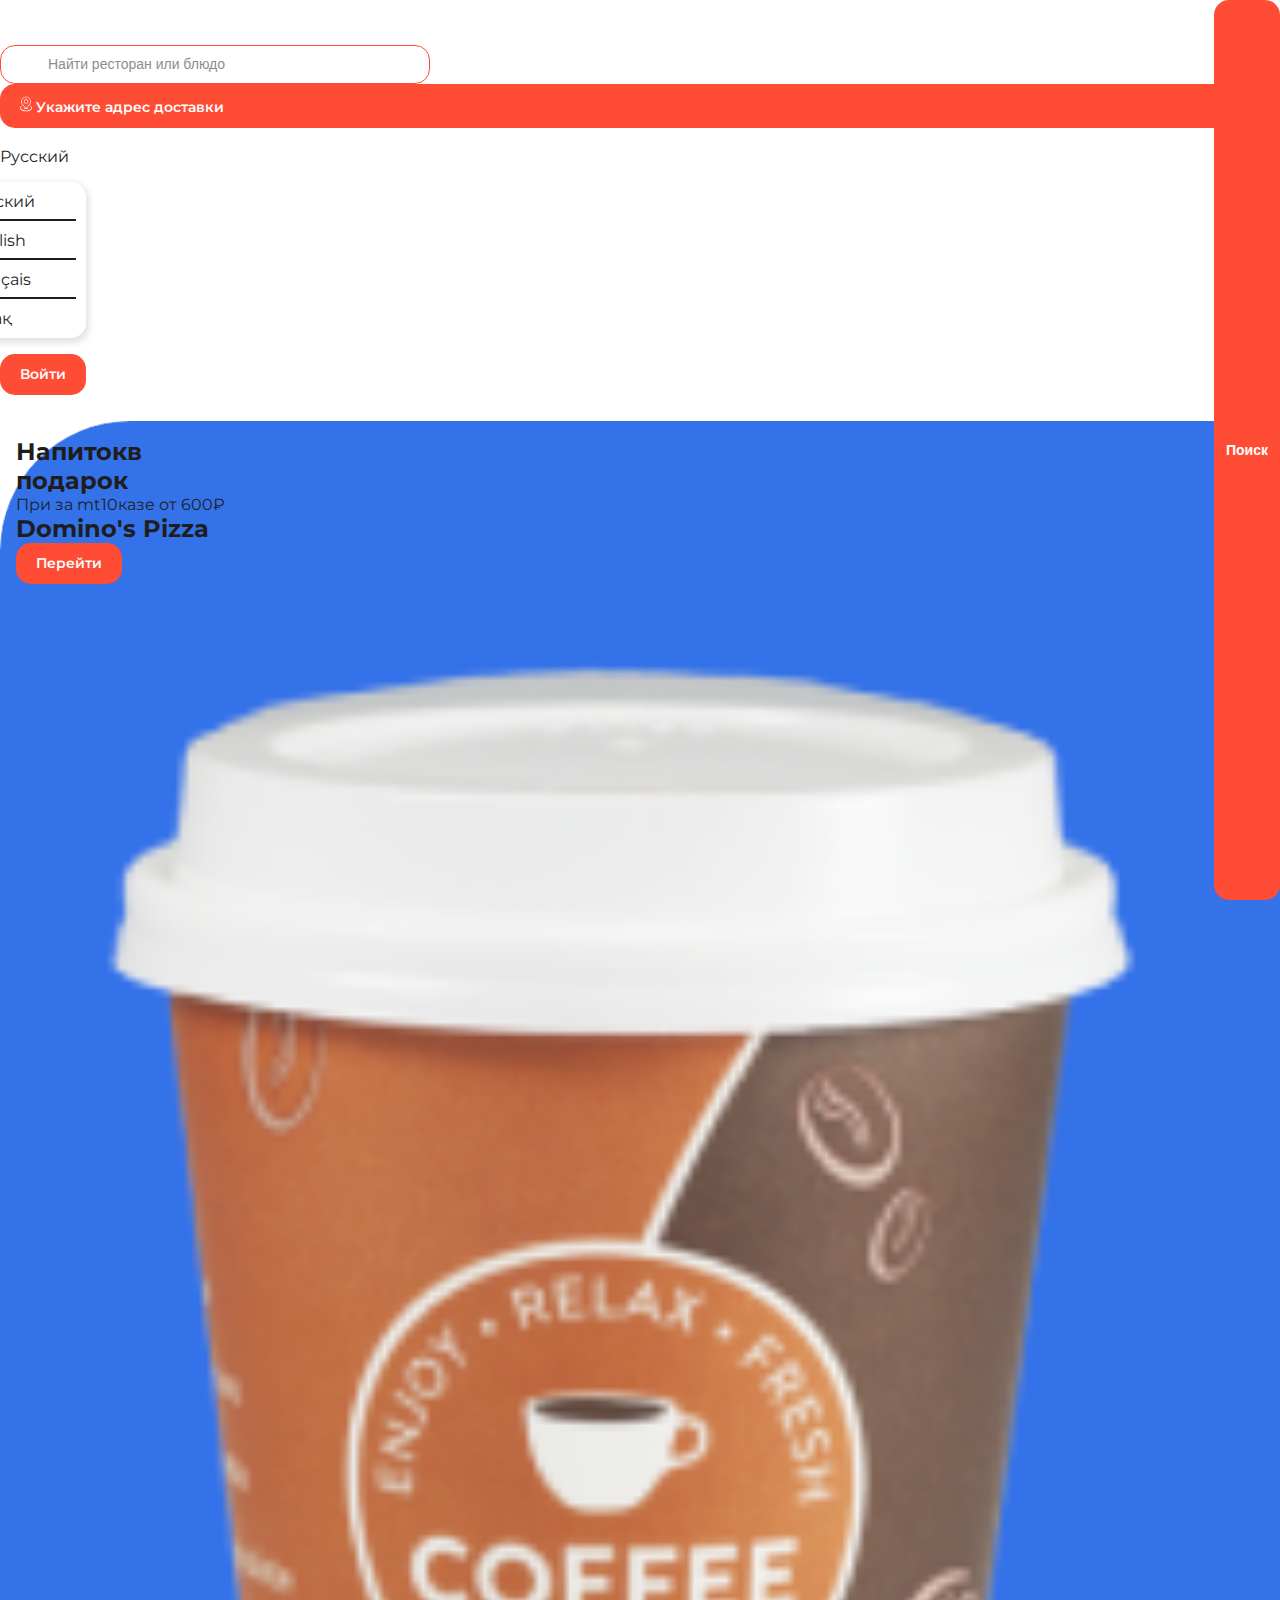
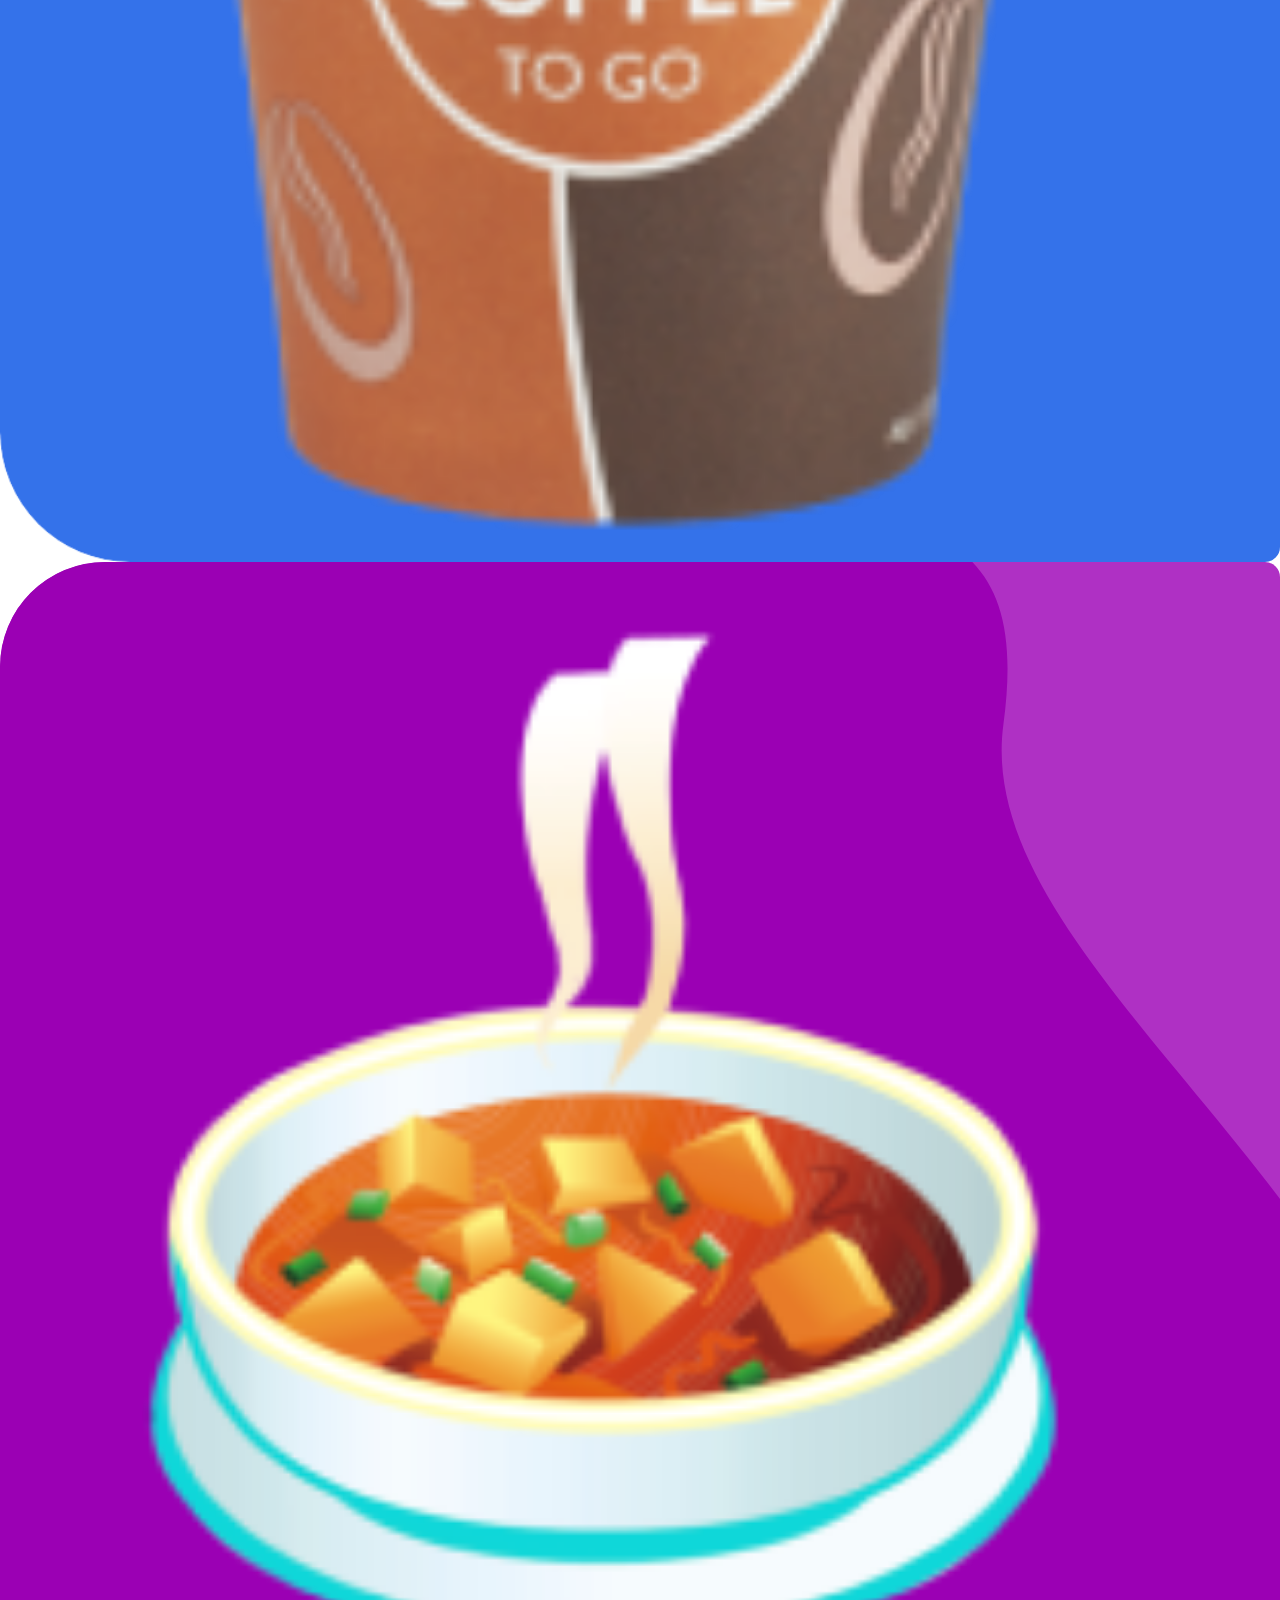
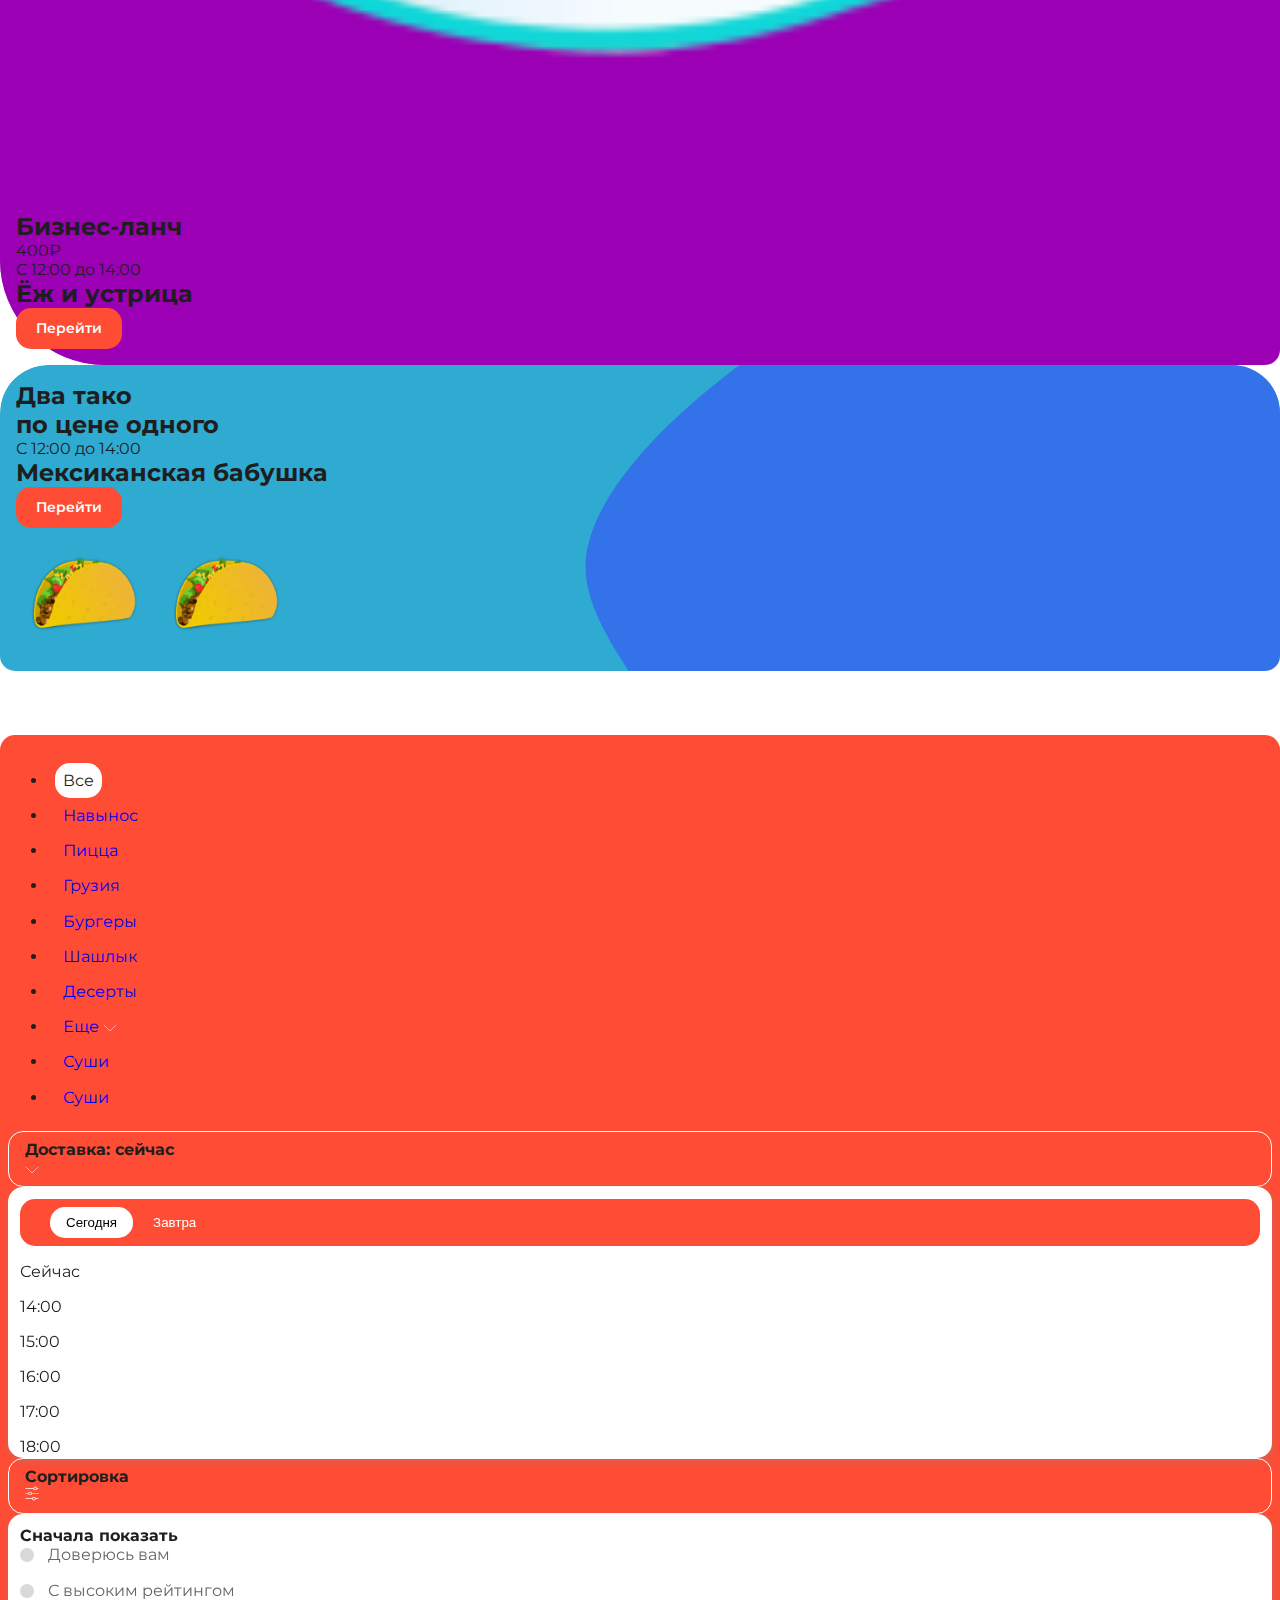
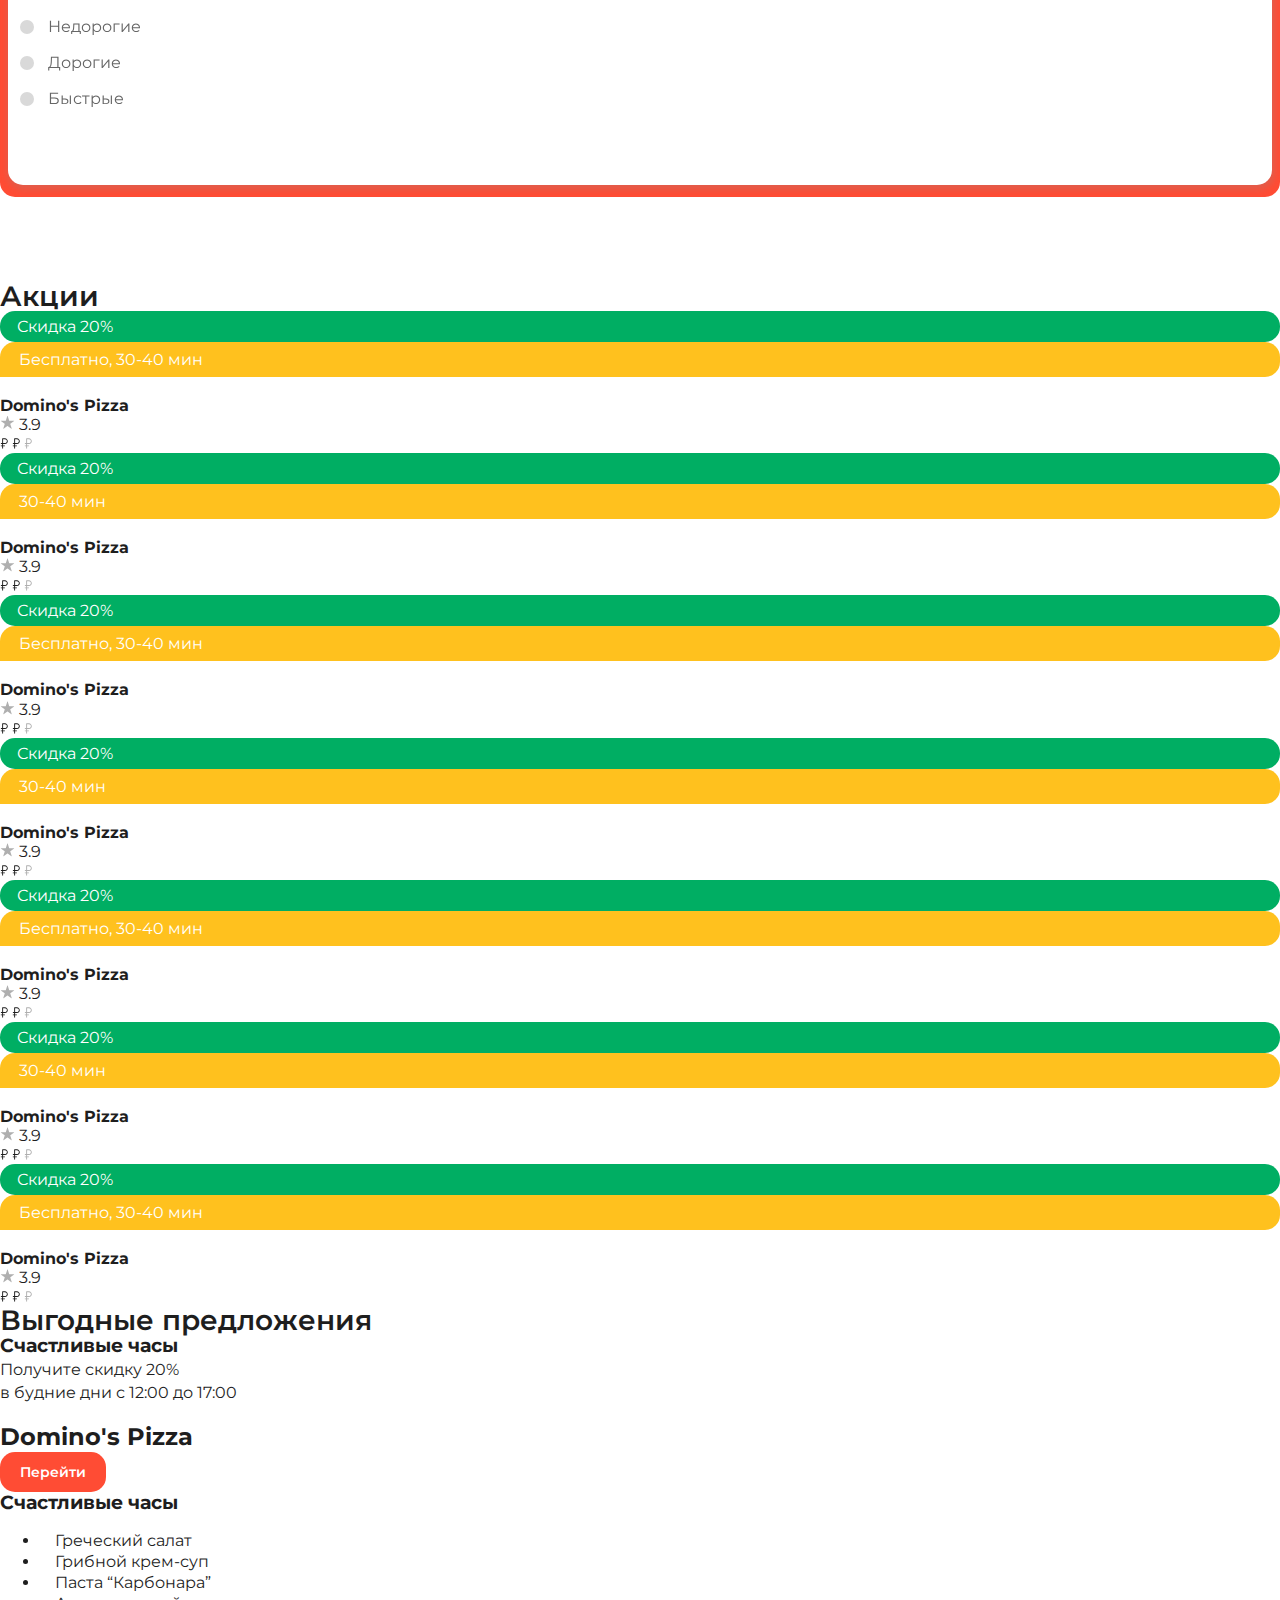
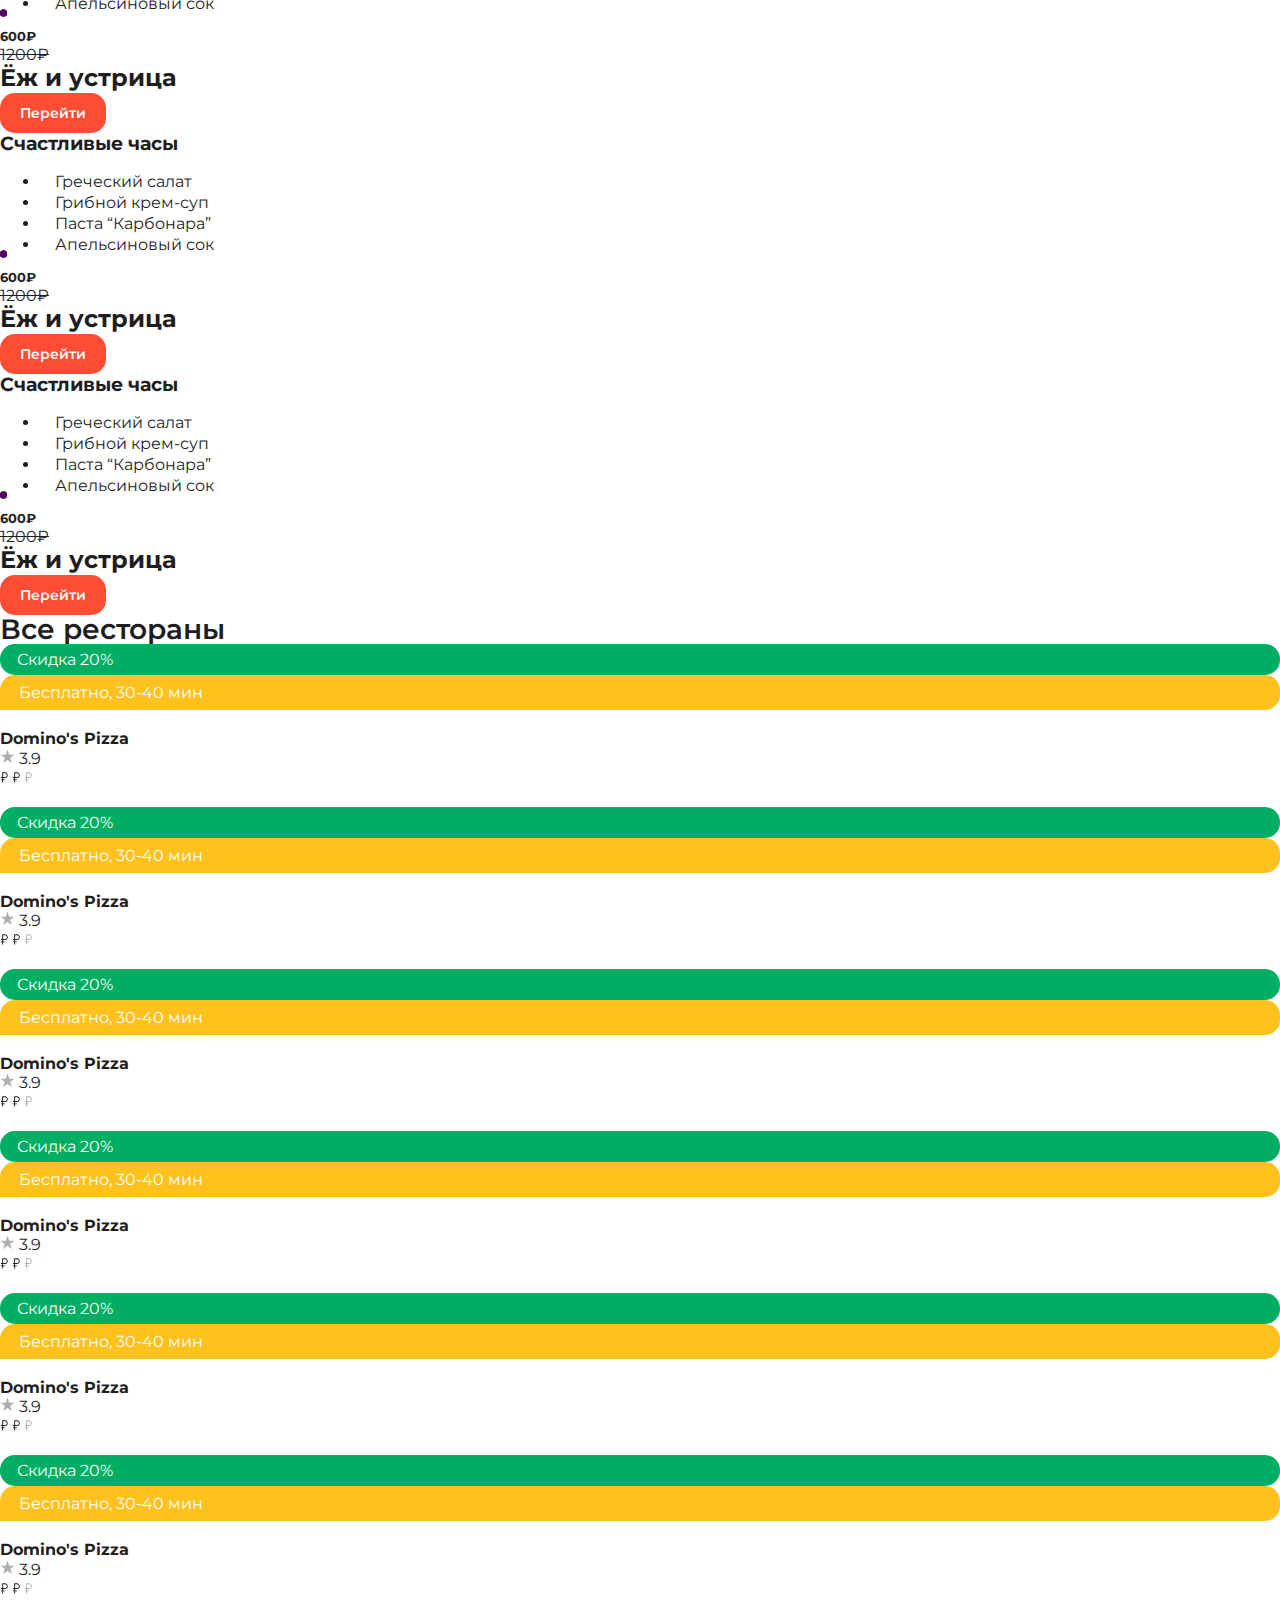
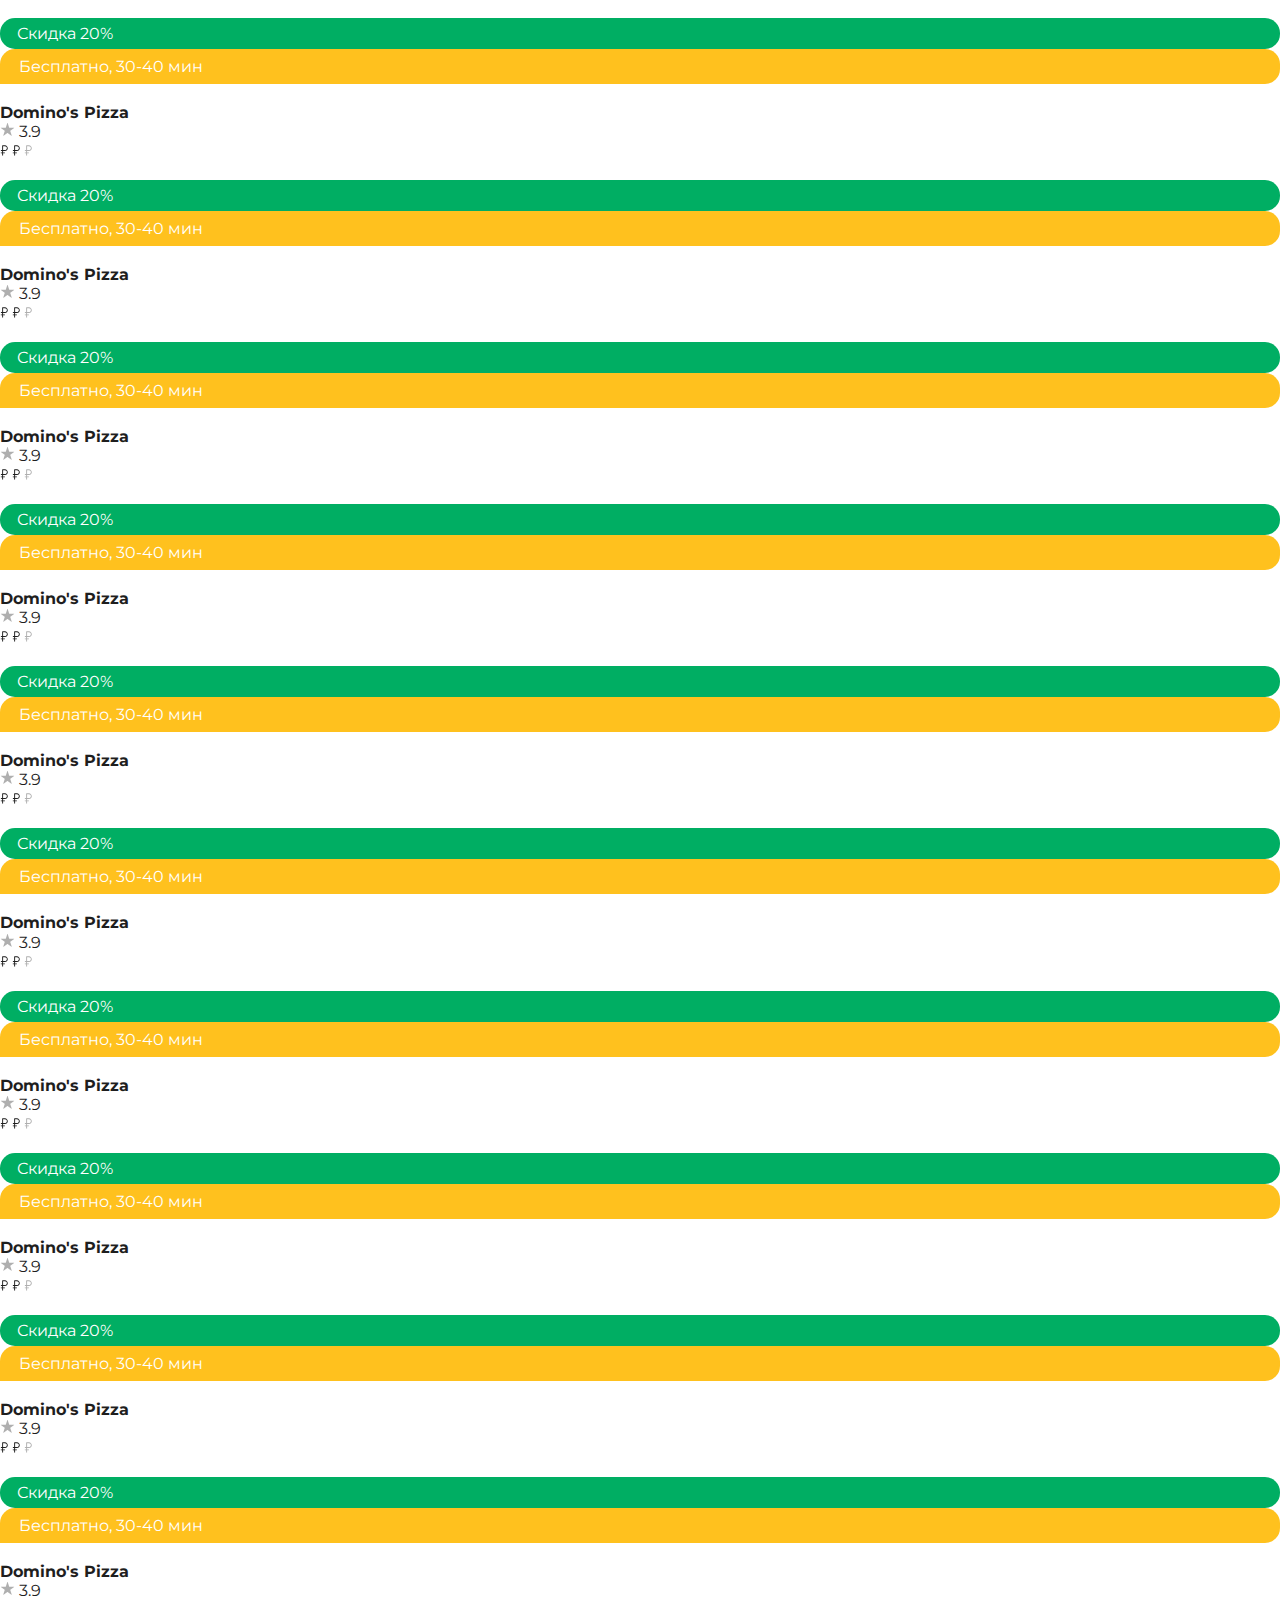
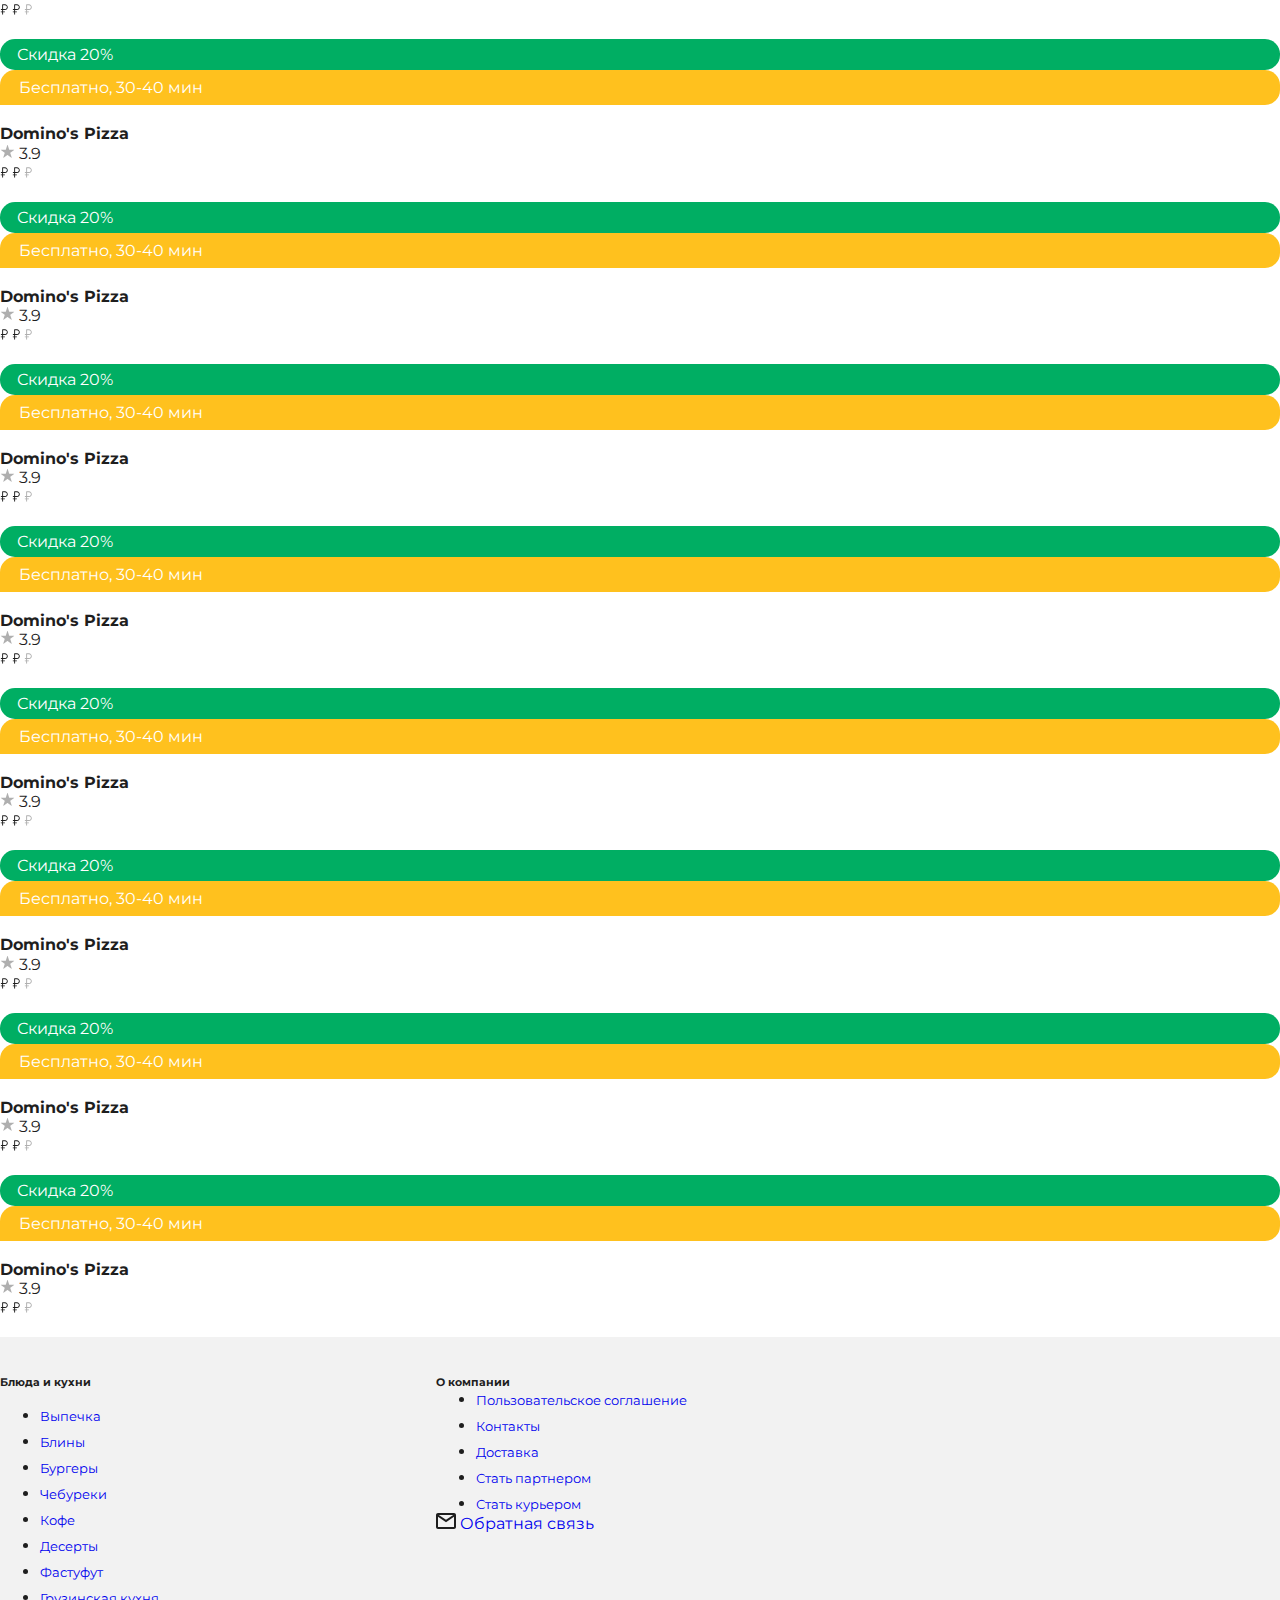
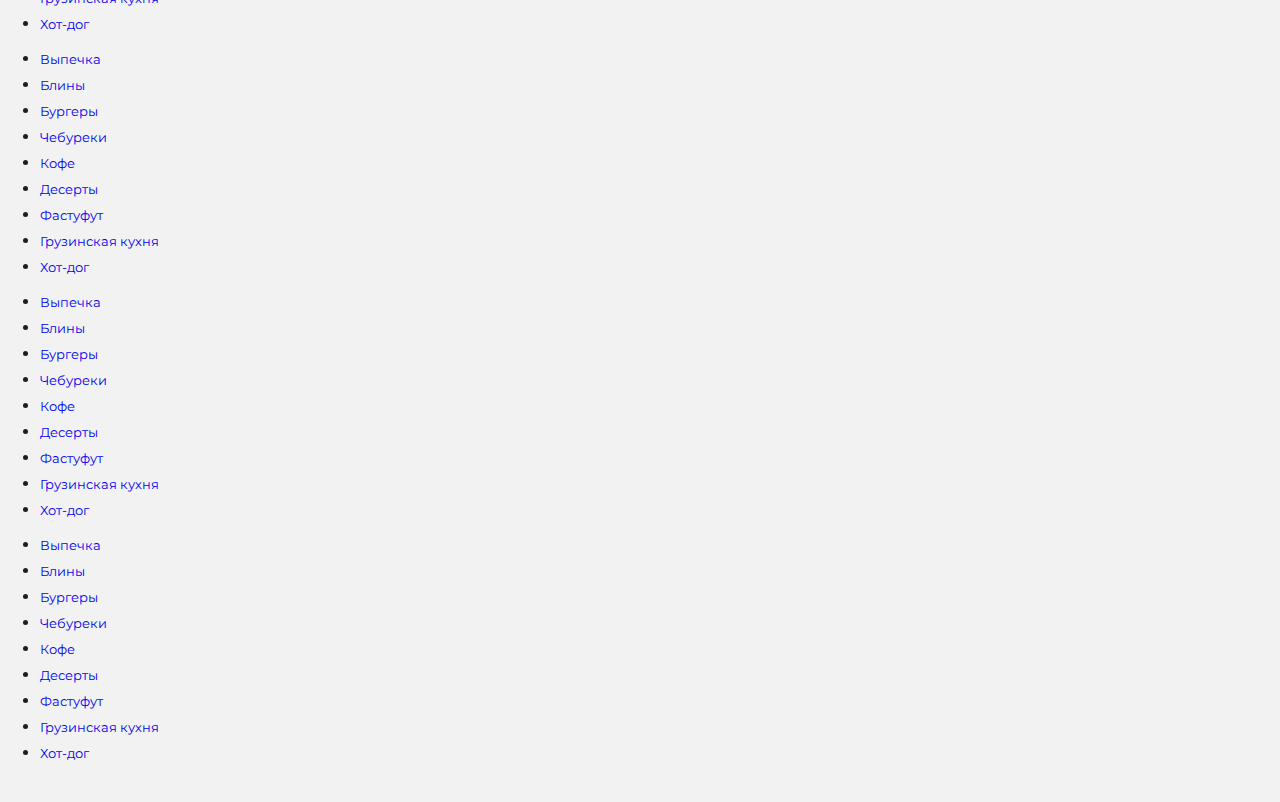
==== commit 342dbc0e: "products html 90% finshd" ====
--- a/index.html
+++ b/index.html
@@ -122,7 +122,7 @@
 										</div>
 									</div>
 								</div>
-								<div class="first-product__box-imgx- ml60">
+								<div class="first-product__box-img ml60">
 									<img src="images/first-product-img1.png" alt="">
 								</div>
 							</div>
@@ -1824,8 +1824,77 @@
 		<!-- main end -->
 
 		<!-- footer start -->
-		<footer class="footer">
-
+		<footer class="footer df ai-center">
+			<div class="container">
+				<div class="footer-wrap">
+					<div class="mb20 footer-left">
+						<h6 class="fs16 fw600 footer_link_title_button">
+							Блюда и кухни
+							<span><img src="./images/bottom-arow-2.svg" alt=""></span>
+						</h6>
+						<div class="df media-footer">
+							<ul class="footer-series series-1">
+								<li><a href="#">Выпечка</a></li>
+								<li><a href="#">Блины</a></li>
+								<li><a href="#">Бургеры</a></li>
+								<li><a href="#">Чебуреки</a></li>
+								<li><a href="#">Кофе</a></li>
+								<li><a href="#">Десерты</a></li>
+								<li><a href="#">Фастуфут</a></li>
+								<li><a href="#">Грузинская кухня</a></li>
+								<li><a href="#">Хот-дог</a></li>
+							</ul>
+							<ul class="footer-series series-2">
+								<li><a href="#">Выпечка</a></li>
+								<li><a href="#">Блины</a></li>
+								<li><a href="#">Бургеры</a></li>
+								<li><a href="#">Чебуреки</a></li>
+								<li><a href="#">Кофе</a></li>
+								<li><a href="#">Десерты</a></li>
+								<li><a href="#">Фастуфут</a></li>
+								<li><a href="#">Грузинская кухня</a></li>
+								<li><a href="#">Хот-дог</a></li>
+							</ul>
+							<ul class="footer-series series-3">
+								<li><a href="#">Выпечка</a></li>
+								<li><a href="#">Блины</a></li>
+								<li><a href="#">Бургеры</a></li>
+								<li><a href="#">Чебуреки</a></li>
+								<li><a href="#">Кофе</a></li>
+								<li><a href="#">Десерты</a></li>
+								<li><a href="#">Фастуфут</a></li>
+								<li><a href="#">Грузинская кухня</a></li>
+								<li><a href="#">Хот-дог</a></li>
+							</ul>
+							<ul class="footer-series series-4">
+								<li><a href="#">Выпечка</a></li>
+								<li><a href="#">Блины</a></li>
+								<li><a href="#">Бургеры</a></li>
+								<li><a href="#">Чебуреки</a></li>
+								<li><a href="#">Кофе</a></li>
+								<li><a href="#">Десерты</a></li>
+								<li><a href="#">Фастуфут</a></li>
+								<li><a href="#">Грузинская кухня</a></li>
+								<li><a href="#">Хот-дог</a></li>
+							</ul>
+						</div>
+					</div>
+					<div class="footer-right">
+						<div class="mb20">
+							<h6 class="fs16 footer-series-title df fw600 mb5">О компании <span><img src="./images/bottom-arow-2.svg"
+										alt=""></span></h6>
+							<ul class="footer-series series-5">
+								<li><a href="#">Пользовательское соглашение</a></li>
+								<li><a href="#">Контакты</a></li>
+								<li><a href="#">Доставка</a></li>
+								<li><a href="#">Стать партнером</a></li>
+								<li><a href="#">Стать курьером</a></li>
+							</ul>
+						</div>
+						<a href="#"><span><img src="./images/icon-email.svg" alt=""></span> Обратная связь</a>
+					</div>
+				</div>
+			</div>
 		</footer>
 		<!-- footer end -->
 
--- a/css/style.css
+++ b/css/style.css
@@ -77,6 +77,9 @@
 
 .title .title-text {
 	line-height: 29px;
+	font-weight: 600;
+	font-size: 28px;
+	color: #1E1E1E;
 }
 
 /* header start */
@@ -122,6 +125,10 @@
 	cursor: pointer;
 }
 
+.header .header-language .hide-language__icon {
+	display: none;
+}
+
 .header .header-language__box {
 	top: 50px;
 	left: 50%;
@@ -202,10 +209,12 @@
 .first-products__category .three-product__content {
 	background-image: url(../images/product-category-bg3.svg);
 }
-.first-product__box{
+
+.first-product__box {
 	width: 100%;
 	height: 100%;
 }
+
 .first-product__box-img {
 	width: 100%;
 	height: 100%;
@@ -571,10 +580,682 @@
 
 /* all-restaurants end */
 
-
-
-
-
+/* orders start */
+.orders .orders-card {
+	background: #F4F4F4;
+	border-radius: 15px;
+	padding: 24px 16px;
+	margin-bottom: 12px;
+}
+
+.orders .orders-date__box-seria {
+	color: #00AE63;
+}
+
+.orders .order-list__header {
+	cursor: pointer;
+}
+
+.orders .order-list__header p.active-icon~svg {
+	transform: rotate(180deg);
+}
+
+.orders .orders-top__btns .btn {
+	background: transparent;
+	color: var(--black);
+}
+
+.orders .order-product__form input {
+	background: #FFFFFF;
+	border-radius: 15px;
+	border: none;
+	text-align: center;
+	width: 67px;
+	padding: 5px 5px;
+}
+
+.orders .order-product__form input::-webkit-outer-spin-button,
+input::-webkit-inner-spin-button {
+	-webkit-appearance: none;
+}
+
+.orders .orders-top__btns .btn:hover {
+	background: var(--red);
+	color: white;
+}
+
+.orders .order-product__info::before {
+	content: "";
+	position: absolute;
+	bottom: 0;
+	left: 0;
+	width: 100%;
+	height: 0;
+	border: 0.5px solid #BEBEBE;
+}
+
+.orders .orders-top__btns .btn-active {
+	background: var(--red);
+	color: white;
+}
+
+.orders .btn-green {
+	background: #898989;
+	border-radius: 15px;
+	border: none;
+	padding: 8px 16px;
+	color: white;
+	z-index: 30;
+	position: relative;
+}
+
+.orders .orders-product__price .old-price {
+	color: #ABABAB;
+	text-decoration: line-through;
+}
+
+.orders .btn-green::before {
+	content: "";
+	position: absolute;
+	width: 6px;
+	height: 6px;
+	left: -22px;
+	top: 17px;
+	background: var(--red);
+	border-radius: 50%;
+	display: none;
+}
+
+.orders .btn-green.active-icon::before {
+	display: block !important;
+}
+
+.orders .btn-green.active-icon svg {
+	transform: rotate(180deg);
+}
+
+.orders .btn-green__active {
+	background: #00AE63;
+}
+
+.orders .getting-ready__box {
+	background: #FFFFFF;
+	box-shadow: 1px -1px 9px -1px rgba(0, 0, 0, 0.25);
+	border-radius: 15px;
+	width: 274px;
+	top: -80px;
+	left: 77px;
+	padding: 25px 37px 9px 37px;
+	z-index: 20;
+}
+
+.orders .getting-ready__box .getting-ready__box-nav li {
+	margin-bottom: 16px;
+}
+
+.orders .getting-ready__box .getting-ready__box-nav li::before {
+	content: "";
+	position: absolute;
+	width: 6px;
+	height: 6px;
+	left: -23px;
+	top: 8px;
+	background: #B6B6B6;
+	border-radius: 50%;
+}
+
+.orders .getting-ready__box .getting-ready__box-nav li.active-line::after {
+	content: "";
+	position: absolute;
+	width: 6px;
+	height: 6px;
+	left: -23px;
+	top: 8px;
+	background: var(--red);
+	border-radius: 50%;
+}
+
+.orders .getting-ready__box .getting-ready__box-nav::before {
+	content: "";
+	position: absolute;
+	border: 1px solid #B6B6B6;
+	height: 100%;
+	top: 0;
+	left: -21px;
+}
+
+.orders .getting-ready__box .getting-ready__box-nav::after {
+	content: "";
+	position: absolute;
+	border: 1px solid var(--red);
+	height: 50%;
+	top: 0;
+	left: -21px;
+}
+
+/* orders end */
+
+
+/* products html start */
+.add-modal {
+	display: none;
+	width: 100%;
+	height: 100%;
+	background-color: rgba(0, 0, 0, 0.5);
+	z-index: 2;
+}
+
+.add-modal .modal-wrap {
+	max-width: 1002px;
+	overflow: hidden;
+	top: 50%;
+	left: 50%;
+	transform: translate(-50%, -50%);
+	width: -moz-fit-content;
+	width: fit-content;
+	background: #FFFFFF;
+	border-radius: 15px;
+}
+
+.add-modal .modal-wrap .modal-close {
+	border: 1px solid red;
+	top: 15px;
+	right: 15px;
+	cursor: pointer;
+	z-index: 2;
+	background: local;
+	width: -moz-fit-content;
+	width: fit-content;
+	border: none;
+}
+
+.add-modal .modal-wrap::-webkit-scrollbar {
+	border-radius: 15px;
+	border: 1px solid red;
+}
+
+.add-modal .modal-wrap .modal-left {
+	padding: 32px 0px 0px 32px;
+}
+
+.add-modal .modal-wrap .modal-left .modal-img {
+	width: 328px;
+	border-radius: 15px;
+	overflow: hidden;
+}
+
+.add-modal .modal-wrap .modal-left .modal-img img {
+	width: 100%;
+}
+
+.add-modal .modal-wrap .modal-right {
+	overflow-y: scroll;
+	height: 542px;
+	padding: 32px 40px 32px 0px;
+}
+
+.add-modal .modal-wrap .modal-right::-webkit-scrollbar {
+	width: 8px;
+	background-color: #F2F2F2;
+}
+
+.add-modal .modal-wrap .modal-right::-webkit-scrollbar-track {
+	background: #D9D9D9;
+}
+
+.add-modal .modal-wrap .modal-right .modal-about h5 {
+	line-height: 29px;
+}
+
+.add-modal .modal-wrap .modal-right .modal-about p {
+	max-width: 459px;
+	line-height: 132.9%;
+}
+
+.add-modal .modal-wrap .modal-right .pizza-tools .tool-series h5 {
+	line-height: 132.9%;
+}
+
+.add-modal .modal-wrap .modal-right .pizza-tools .tool-series .tool {
+	width: 100%;
+	padding: 5px;
+	background-color: #F4F4F4;
+	border-radius: 15px;
+}
+
+.add-modal .modal-wrap .modal-right .pizza-tools .tool-series .tool button {
+	background: local;
+	border-radius: 15px;
+	border: transparent;
+	line-height: 132.9%;
+	padding: 6px 41px;
+	width: 100%;
+}
+
+.add-modal .modal-wrap .modal-right .pizza-tools .tool-series .tool .size-click {
+	background-color: #fff;
+}
+
+.add-modal .modal-wrap .modal-right .pizza-tools .tool-series .tool .dough-click {
+	background-color: #fff;
+}
+
+.add-modal .modal-wrap .modal-right .pizza-tools .dough-series .tool button {
+	width: 50%;
+}
+
+.add-modal .modal-wrap .modal-right .pizza-tools .modal-price .price-tools {
+	flex-wrap: wrap;
+	background: #F4F4F4;
+	border-radius: 15px;
+	padding: 11px;
+	max-width: 523px;
+}
+
+.add-modal .modal-wrap .modal-right .pizza-tools .modal-price .price-tools .price-card {
+	margin-bottom: 10px;
+	flex-direction: column;
+	cursor: pointer;
+	width: 160px;
+	height: 64px;
+	background: #FFFFFF;
+	border-radius: 15px;
+	border: 1px solid transparent;
+	margin-bottom: 20px;
+}
+
+.add-modal .modal-wrap .modal-right .pizza-tools .modal-price .price-tools .price-card h6 {
+	line-height: 132.9%;
+	margin-bottom: 2px;
+}
+
+.add-modal .modal-wrap .modal-right .pizza-tools .modal-price .price-tools .price-card .price {
+	line-height: 132.9%;
+}
+
+.add-modal .modal-wrap .modal-right .pizza-tools .modal-price .price-tools .price-card .price-count {
+	padding: 0 14px;
+	width: 100%;
+}
+
+.add-modal .modal-wrap .modal-right .pizza-tools .modal-price .price-tools .price-card-click {
+	border: 1px solid #FF4C34;
+}
+
+.add-modal .modal-wrap .modal-right .modal-bottom {
+	z-index: 2;
+	width: -moz-fit-content;
+	width: fit-content;
+	bottom: 0;
+	left: 0;
+	padding: 15px 0px 32px 0px;
+	background-color: #fff;
+}
+
+.add-modal .modal-wrap .modal-right .modal-bottom .modal-bottom-left {
+	width: 372px;
+}
+
+.add-modal .modal-wrap .modal-right .modal-bottom .modal-bottom-right {
+	width: 530px;
+}
+
+.add-modal .modal-wrap .modal-right .modal-bottom .modal-bottom-right .modal-bottom-price h5 {
+	color: #FF4C34;
+}
+
+.add-modal .modal-wrap .modal-right .modal-bottom .modal-bottom-right .modal-bottom-price h5 span {
+	transform: translateY(-10px);
+	color: #ABABAB;
+	margin-left: 4px;
+	text-decoration-line: line-through;
+}
+
+.add-modal .modal-wrap .modal-right .modal-bottom .modal-bottom-right .modal-bottom-btn button {
+	background: #FF4C34;
+	border-radius: 15px;
+	border: transparent;
+	padding: 12px 32px;
+	margin-right: 10px;
+}
+
+.add-modal .modal-wrap .modal-right .modal-bottom .modal-bottom-right .modal-bottom-btn .modal-bottom-count {
+	padding: 12px;
+	width: 142px;
+	height: 42px;
+	border: 1px solid #FF4C34;
+	border-radius: 15px;
+}
+
+.product .domin {
+	border-radius: 15px;
+	background: url(../images/domin-bg.png) no-repeat;
+	background-size: 100%;
+	padding: 83px 23px 32px 23px;
+	margin-bottom: 40px;
+}
+
+.product .domin .domin-title {
+	font-weight: 900;
+	font-size: 36px;
+	line-height: 44px;
+	color: #fff;
+}
+
+.product .domin .domin-series {
+	width: -moz-fit-content;
+	width: fit-content;
+	display: flex;
+	align-items: center;
+	margin-top: 18px;
+}
+
+.product .domin .domin-series .series {
+	width: -moz-fit-content;
+	width: fit-content;
+	height: 59px;
+	border-radius: 15px;
+	padding: 12px;
+	display: flex;
+	align-items: center;
+}
+
+.product .domin .domin-series .series .serties-right {
+	margin-left: 10px;
+}
+
+.product .domin .domin-series .series .serties-right h6 {
+	font-weight: 600;
+	font-size: 16px;
+	line-height: 136.9%;
+	color: #fff;
+}
+
+.product .domin .domin-series .series .serties-right h6 span {
+	font-size: 10px;
+	line-height: 13.69px;
+	display: block;
+}
+
+.product .domin .domin-series>div:first-child {
+	background-color: #FFC11E;
+}
+
+.product .domin .domin-series>div:nth-child(2) {
+	background-color: #00AE63;
+}
+
+.product .domin .domin-series>div:last-child {
+	background-color: #FF4C34;
+	margin: 0;
+}
+
+.product .product-left .offer {
+	margin-bottom: 40px;
+}
+
+.product .product-left .offer .offer-cards .offer-card {
+	position: relative;
+	border-radius: 15px;
+	background-size: cover;
+}
+
+.product .product-left .offer .offer-cards .offer-card .card-food {
+	position: absolute;
+	right: 0;
+	top: 50%;
+	transform: translateY(-50%);
+}
+
+.product .product-left .offer .offer-cards .offer-card .card-title h5 {
+	line-height: 143.9%;
+	margin-bottom: 16px;
+}
+
+.product .product-left .offer .offer-cards .offer-card .card-about {
+	margin-bottom: 11px;
+}
+
+.product .product-left .offer .offer-cards .offer-card .card-about li {
+	line-height: 143.9%;
+	margin-bottom: 4px;
+}
+
+.product .product-left .offer .offer-cards .offer-card .card-about li span {
+	width: 7px;
+	height: 7px;
+	background: #50005E;
+	border-radius: 100%;
+	margin-right: 8px;
+}
+
+.product .product-left .offer .offer-cards .offer-card .card-price h6 {
+	line-height: 143.9%;
+}
+
+.product .product-left .offer .offer-cards .offer-card .card-price h6 span {
+	text-decoration-line: line-through;
+	margin-left: 3px;
+	line-height: 143.9%;
+}
+
+.product .product-left .offer .offer-cards .offer-card .offer-btn {
+	background: #FF4C34;
+	border-radius: 15px;
+	border: transparent;
+	padding: 11px 24px;
+	line-height: 17px;
+}
+
+.product .product-left .offer .offer-card-1 {
+	background: url(../images/offer-card-bg2.svg) no-repeat;
+}
+
+.product .product-left .offer .offer-card-2 {
+	background: url(../images/offer-card-bg3.svg) no-repeat;
+}
+
+.product .product-left .offer .offer-card-3 {
+	background: url(../images/offer-card-bg4.svg) no-repeat;
+}
+
+.product .product-left .pizza .pizza-card {
+	padding: 16px 17px 12px 17px;
+	background: #F4F4F4;
+	border-radius: 15px;
+	overflow: hidden;
+}
+
+.product .product-left .pizza .pizza-card .pizza-card-img {
+	border-radius: 15px;
+	overflow: hidden;
+	width: 100%;
+	margin-bottom: 4px;
+}
+
+.product .product-left .pizza .pizza-card .pizza-card-img img {
+	width: 100%;
+}
+
+.product .product-left .pizza .pizza-card .pizza-card-img .discount {
+	width: 100%;
+	height: 100%;
+	top: 0;
+	left: 0;
+}
+
+.product .product-left .pizza .pizza-card .pizza-card-img .discount .discount-series {
+	padding: 5px 6px;
+	width: -moz-fit-content;
+	width: fit-content;
+	background: #00AE63;
+	border-radius: 15px;
+}
+
+.product .product-left .pizza .pizza-card .pizza-card-img .discount .discount-series .series-icon {
+	width: 14px;
+}
+
+.product .product-left .pizza .pizza-card .pizza-card-img .discount .discount-series .series-icon img {
+	width: 100%;
+}
+
+.product .product-left .pizza .pizza-card .pizza-card-img .discount .discount-series p {
+	font-size: 9px;
+	line-height: 11px;
+}
+
+.product .product-left .pizza .pizza-card .pizza-card-img .discount .discount-series-2 {
+	background-color: #3A95FF;
+}
+
+.product .product-left .pizza .pizza-card .pizza-card-img .cashback {
+	background: #FF629A;
+	border-radius: 15px;
+	bottom: 0;
+	right: 0;
+	padding: 5px 6px;
+	width: -moz-fit-content;
+	width: fit-content;
+}
+
+.product .product-left .pizza .pizza-card .pizza-card-img .cashback .series-icon {
+	width: 14px;
+}
+
+.product .product-left .pizza .pizza-card .pizza-card-img .cashback p {
+	font-size: 9px;
+	line-height: 11px;
+}
+
+.product .product-left .pizza .pizza-card .price h6 {
+	font-size: 16px;
+	color: #FF4C34;
+}
+
+.product .product-left .pizza .pizza-card .price h6 span {
+	text-decoration-line: line-through;
+	color: #ABABAB;
+	transform: translateY(-5px);
+	margin-left: 4px;
+}
+
+.product .product-left .pizza .pizza-card h6 {
+	font-size: 13px;
+	line-height: 16px;
+	margin: 8px 0px 16px 0px;
+}
+
+.product .product-left .pizza .pizza-card button {
+	background: #FF4C34;
+	border-radius: 15px;
+	border: transparent;
+	padding: 7px 0;
+	width: 100%;
+	font-size: 16px;
+	line-height: 16px;
+}
+
+.product .product-right {
+	top: 0;
+	right: 0;
+}
+
+.product .product-right .basket {
+	background: #F4F4F4;
+	border-radius: 15px 15px 0px 0px;
+	padding: 16px;
+}
+
+.product .product-right .basket .basket-about {
+	margin-top: 104px;
+	margin-bottom: 195px;
+}
+
+.product .product-right .basket .basket-about .empty {
+	width: 109.29px;
+	margin: 0 auto;
+}
+
+.product .product-right .basket .basket-about .empty img {
+	width: 100%;
+}
+
+.product .product-right .basket .basket-bottom .basket-bottom-series {
+	padding-top: 12px;
+	border-top: 0.5px solid #BEBEBE;
+}
+
+.product .product-right .basket .basket-bottom .basket-bottom-series .series .car {
+	width: 36px;
+}
+
+.product .product-right .basket .basket-bottom .basket-bottom-series .series .car img {
+	width: 100%;
+}
+
+.product .product-right .basket .basket-bottom .basket-bottom-series .series .info {
+	width: 21px;
+}
+
+.product .product-right .basket .basket-bottom .basket-bottom-series .series .info img {
+	width: 100%;
+}
+
+/* products html edn */
+
+
+/* footer start */
+footer {
+	background: rgb(242, 242, 242);
+	padding: 40px 0;
+}
+
+footer .footer-wrap {
+	display: flex;
+}
+
+footer .footer-wrap .footer_link_title_button {
+	margin-bottom: 7px;
+}
+
+footer .footer-wrap .footer_link_title_button span {
+	display: none;
+}
+
+footer .footer-wrap .footer-series {
+	margin-right: 80px;
+}
+
+footer .footer-wrap .footer-series li {
+	margin-bottom: 7px;
+}
+
+footer .footer-wrap .footer-series li a {
+	font-size: 13px;
+}
+
+footer .footer-wrap .footer-series li:last-child {
+	margin: 0;
+}
+
+footer .footer-wrap .series-4 {
+	margin: 0;
+}
+
+footer .footer-wrap .series-5 {
+	margin: 0;
+}
+
+footer .footer-wrap .footer-right {
+	margin-left: 197px;
+}
+
+footer .footer-wrap .footer-right .footer-series-title span {
+	display: none;
+}
+
+/* footer end */
 
 
 
@@ -663,6 +1344,48 @@
 	.profitable-offer .profitable-offer__card-one img {
 		height: 100px;
 	}
+
+	.orders-card h4 {
+		font-size: 16px;
+	}
+
+	.orders-card h5 {
+		font-size: 14px;
+	}
+
+	.orders-card .orders-delivery__box span {
+		font-size: 14px;
+	}
+
+	.orders .orders-card {
+		padding: 12px 12px;
+	}
+
+	.orders .orders-delivery__box {
+		width: 100%;
+	}
+
+	.orders .btn-green {
+		text-align: center;
+		font-size: 14px;
+		width: 100%;
+		justify-content: center;
+	}
+
+	.orders .getting-ready__box {
+		top: -44px;
+		left: -27px;
+	}
+
+	.orders .btn-green::before {
+		left: -13px;
+	}
+
+	.orders .orders-card__top {
+		flex-direction: column;
+		align-items: start !important;
+		width: 100%;
+	}
 }
 
 @media (max-width: 830px) {
@@ -685,6 +1408,12 @@
 	.profitable-offer .profitable-offer__old-price {
 		left: 60px;
 	}
+
+	.orders .orders-product__footer {
+		flex-direction: column;
+		align-items: start !important;
+		gap: 8px;
+	}
 }
 
 @media (max-width: 805px) {
@@ -705,6 +1434,10 @@
 	.header .header-logo {
 		width: 118px;
 		height: 34px;
+	}
+
+	.title .title-text {
+		font-size: 20px;
 	}
 }
 
@@ -805,8 +1538,402 @@
 	}
 }
 
+@media (max-width: 382px) {
+	.profitable-offer .swiper-pagination {
+		display: none;
+	}
+}
+
 @media (max-width: 360px) {
 	.header .menu {
 		display: block;
 	}
-}+}
+
+/* products html media start */
+@media (max-width: 1240px) {
+	footer .footer-wrap .footer-right {
+		margin-left: 100px;
+	}
+
+	.product .domin {
+		background-size: cover;
+	}
+
+	.product .product-left .offer .offer-cards .offer-card .card-title h5 {
+		font-size: 17px;
+	}
+
+	.product .product-left .offer .offer-cards .offer-card {
+		padding: 15px;
+	}
+
+	.product .product-left .offer .offer-cards .offer-card .card-price h6 {
+		font-size: 20px;
+	}
+
+	.product .product-left .offer .offer-cards .offer-card .offer-btn {
+		padding: 7px 20px;
+	}
+
+	footer .footer-series {
+		margin: 0;
+	}
+
+	.media-footer {
+		justify-content: space-between;
+	}
+
+	.product .product-right .basket {
+		padding: 10px;
+	}
+
+	.product .product-right .basket .basket-about {
+		margin-top: 65px;
+		margin-bottom: 100px;
+	}
+}
+
+@media (max-width: 992px) {
+	.add-modal .modal-wrap {
+		max-width: 90%;
+	}
+
+	footer .footer-wrap {
+		justify-content: space-between;
+	}
+
+	.add-modal .modal-wrap .modal-right .modal-bottom .modal-bottom-left {
+		width: 320px;
+	}
+
+	.footer-left {
+		width: 70%;
+	}
+
+	footer .footer-wrap .footer-right {
+		margin: 0;
+	}
+
+	footer .footer-wrap .footer-series {
+		margin: 0;
+	}
+
+	.add-modal .modal-wrap .modal-right .pizza-tools .tool-series .tool button {
+		padding: 6px 0;
+		width: 100%;
+	}
+
+	.add-modal .modal-wrap .modal-right .pizza-tools .modal-price .price-tools .price-card {
+		width: 48%;
+		padding: 0 5px;
+	}
+
+	.add-modal .modal-wrap .modal-right .pizza-tools .modal-price .price-tools {
+		margin-bottom: 100px;
+	}
+
+	.product .product-left .offer .offer-cards .offer-card .card-title h5 {
+		font-size: 16px;
+		margin-bottom: 10px;
+	}
+
+	.product .product-left .offer .offer-cards .offer-card .card-about li {
+		font-size: 15px;
+	}
+
+	.product .product-left .pizza .pizza-card {
+		padding: 10px;
+	}
+
+	.product .product-right .basket .basket-bottom .basket-bottom-series .series .info {
+		width: 15px;
+	}
+
+	.product .product-right .basket .basket-bottom .basket-bottom-series .series .car {
+		width: 20px;
+	}
+
+	.product .product-right .basket .basket-bottom .basket-bottom-series .series h6 {
+		font-size: 10px;
+	}
+
+	.product .product-right .basket .basket-bottom .basket-bottom-series>div:first-child {
+		margin-right: 4px;
+	}
+
+	.product .product-right .basket .basket-bottom .basket-bottom-series .series {
+		margin-left: 4px;
+	}
+
+	.add-modal .modal-wrap .modal-left .modal-img {
+		width: 280px;
+	}
+
+	.add-modal .modal-wrap .modal-left {
+		padding: 20px 0 0 20px;
+	}
+}
+
+@media (max-width: 769px) {
+	.add-modal .modal-wrap .modal-right .modal-bottom .modal-bottom-left {
+		display: none;
+	}
+
+	footer .footer_link_title_button {
+		display: flex;
+		align-items: center;
+	}
+
+	footer .footer_link_title_button span {
+		display: block;
+	}
+
+	.add-modal .modal-wrap .modal-right .modal-bottom {
+		bottom: 80px;
+		height: -moz-fit-content;
+		height: fit-content;
+		margin-left: 20px;
+		padding: 0;
+	}
+
+	.add-modal .modal-wrap .modal-right .pizza-tools .modal-price .price-tools {
+		margin-bottom: 0;
+	}
+
+	.add-modal .modal-wrap .modal-right .modal-bottom .modal-bottom-right {
+		width: 280px;
+		flex-direction: column;
+	}
+
+	.add-modal .modal-wrap .modal-right .modal-bottom .modal-bottom-right .modal-bottom-btn button {
+		width: 100%;
+		margin: 0;
+		margin-bottom: 10px;
+	}
+
+	.add-modal .modal-wrap .modal-right .modal-bottom .modal-bottom-right .modal-bottom-btn .modal-bottom-count {
+		width: 100%;
+	}
+
+	.modal-bottom-btn {
+		flex-direction: column;
+	}
+
+	.add-modal .modal-wrap .modal-left .modal-img {
+		width: 280px;
+	}
+
+	.product .product-right {
+		position: relative;
+	}
+
+	.product .product-right .basket .basket-about p {
+		line-height: 110%;
+		font-size: 16px;
+	}
+}
+
+@media (max-width: 750px) {
+	.media-modal {
+		flex-direction: column;
+	}
+
+	.add-modal .modal-wrap .modal-right {
+		margin-top: 20px;
+	}
+
+	.add-modal .modal-wrap .modal-right {
+		padding: 20px;
+	}
+
+	.add-modal .modal-wrap .modal-right .modal-bottom {
+		width: 100%;
+		margin: 0;
+		padding: 20px;
+		bottom: 0;
+	}
+
+	.add-modal .modal-wrap .modal-right .modal-bottom .modal-bottom-btn {
+		flex-direction: row;
+	}
+
+	.add-modal .modal-wrap .modal-right .pizza-tools .modal-price .price-tools {
+		margin-bottom: 100px;
+	}
+
+	.add-modal .modal-wrap .modal-right .modal-bottom .modal-bottom-right {
+		width: 100%;
+	}
+
+	.add-modal .modal-wrap .modal-left .modal-img {
+		width: 208px;
+	}
+
+	.add-modal .modal-wrap .modal-right {
+		height: 375px;
+	}
+
+	.add-modal .modal-wrap .modal-right .modal-bottom .modal-bottom-right .modal-bottom-btn button {
+		margin: 0;
+		margin-right: 5px;
+	}
+
+	.footer .footerlink_wrapper {
+		flex-wrap: wrap;
+		gap: 10px;
+		height: 20px;
+		overflow: hidden;
+		transition: 0.5s;
+	}
+
+	.footer .footerlink_wrapper ul:nth-child(2) {
+		margin-top: 28px;
+	}
+
+	.footer .footerlink_wrapper_active {
+		height: 100%;
+		overflow: visible;
+	}
+
+	footer .footer-wrap {
+		flex-direction: column;
+	}
+
+	footer .footer-wrap .footer-left {
+		width: 100%;
+	}
+
+	footer .footer-wrap footer .footer-wrap .footer-right {
+		width: 100%;
+	}
+}
+
+@media (max-width: 650px) {
+	.product .product-right {
+		display: none;
+	}
+
+	.product-left.col-xs-9 {
+		max-width: 100%;
+		flex: 0 0 100%;
+	}
+}
+
+@media (max-width: 576px) {
+	footer .footer-wrap .footer_link_title_button {
+		width: 100%;
+		align-items: center;
+		justify-content: space-between;
+	}
+
+	footer .footer-wrap .footer_link_title_button span {
+		display: block;
+	}
+
+	.footer .footer-wrap .footer-right .footer-series-title {
+		display: flex;
+		align-items: center;
+		justify-content: space-between;
+	}
+
+	.footer .footer-wrap .footer-right .footer-series-title span {
+		display: block;
+	}
+
+	.series-5 {
+		overflow: hidden;
+		height: 0px;
+	}
+
+	.series-5-active {
+		overflow: visible;
+		height: 100%;
+	}
+
+	.media-footer {
+		overflow: hidden;
+		height: 0px;
+		gap: 10px;
+		flex-wrap: wrap;
+	}
+
+	.media-footer-active {
+		height: 100%;
+		overflow: visible;
+	}
+}
+
+@media (max-width: 500px) {
+	.product .product-left .offer {
+		margin-bottom: 20px;
+	}
+}
+
+@media (max-width: 430px) {
+	.add-modal .modal-wrap {
+		max-width: 95%;
+	}
+
+	.add-modal .modal-wrap .modal-right {
+		margin: 0;
+	}
+
+	.add-modal .modal-wrap .modal-left .modal-img {
+		width: 100%;
+	}
+
+	.add-modal .modal-wrap .modal-right .pizza-tools .modal-price .price-tools .price-card {
+		width: 100%;
+	}
+
+	.add-modal .modal-wrap .modal-right .modal-bottom .modal-bottom-right .modal-bottom-price h5 {
+		margin-bottom: 10px;
+	}
+
+	.offer-cards .row .col-6 {
+		flex: 0 0 100% !important;
+		max-width: 100% !important;
+	}
+}
+
+@media (max-width: 370px) {
+	.title {
+		margin-bottom: 10px;
+	}
+
+	.title h5 {
+		font-size: 20px;
+	}
+
+	.product .domin .domin-series {
+		justify-content: space-between;
+		margin-right: 0px;
+	}
+
+	.product .domin .domin-series>div:first-child {
+		margin: 0;
+	}
+
+	.product .domin .domin-series>div:nth-child(2) {
+		margin: 0;
+	}
+
+	.product .domin .domin-series {
+		width: 100%;
+		margin-top: 12px;
+	}
+
+	.product .domin {
+		background: url(../images/backgrounds/domin-bg-2.png) no-repeat;
+		background-size: cover;
+		padding: 115px 7px 16px 7px;
+		margin-bottom: 24px;
+	}
+
+	.product .domin .domin-title {
+		font-size: 28px;
+	}
+}
+
+/* products html media edn */